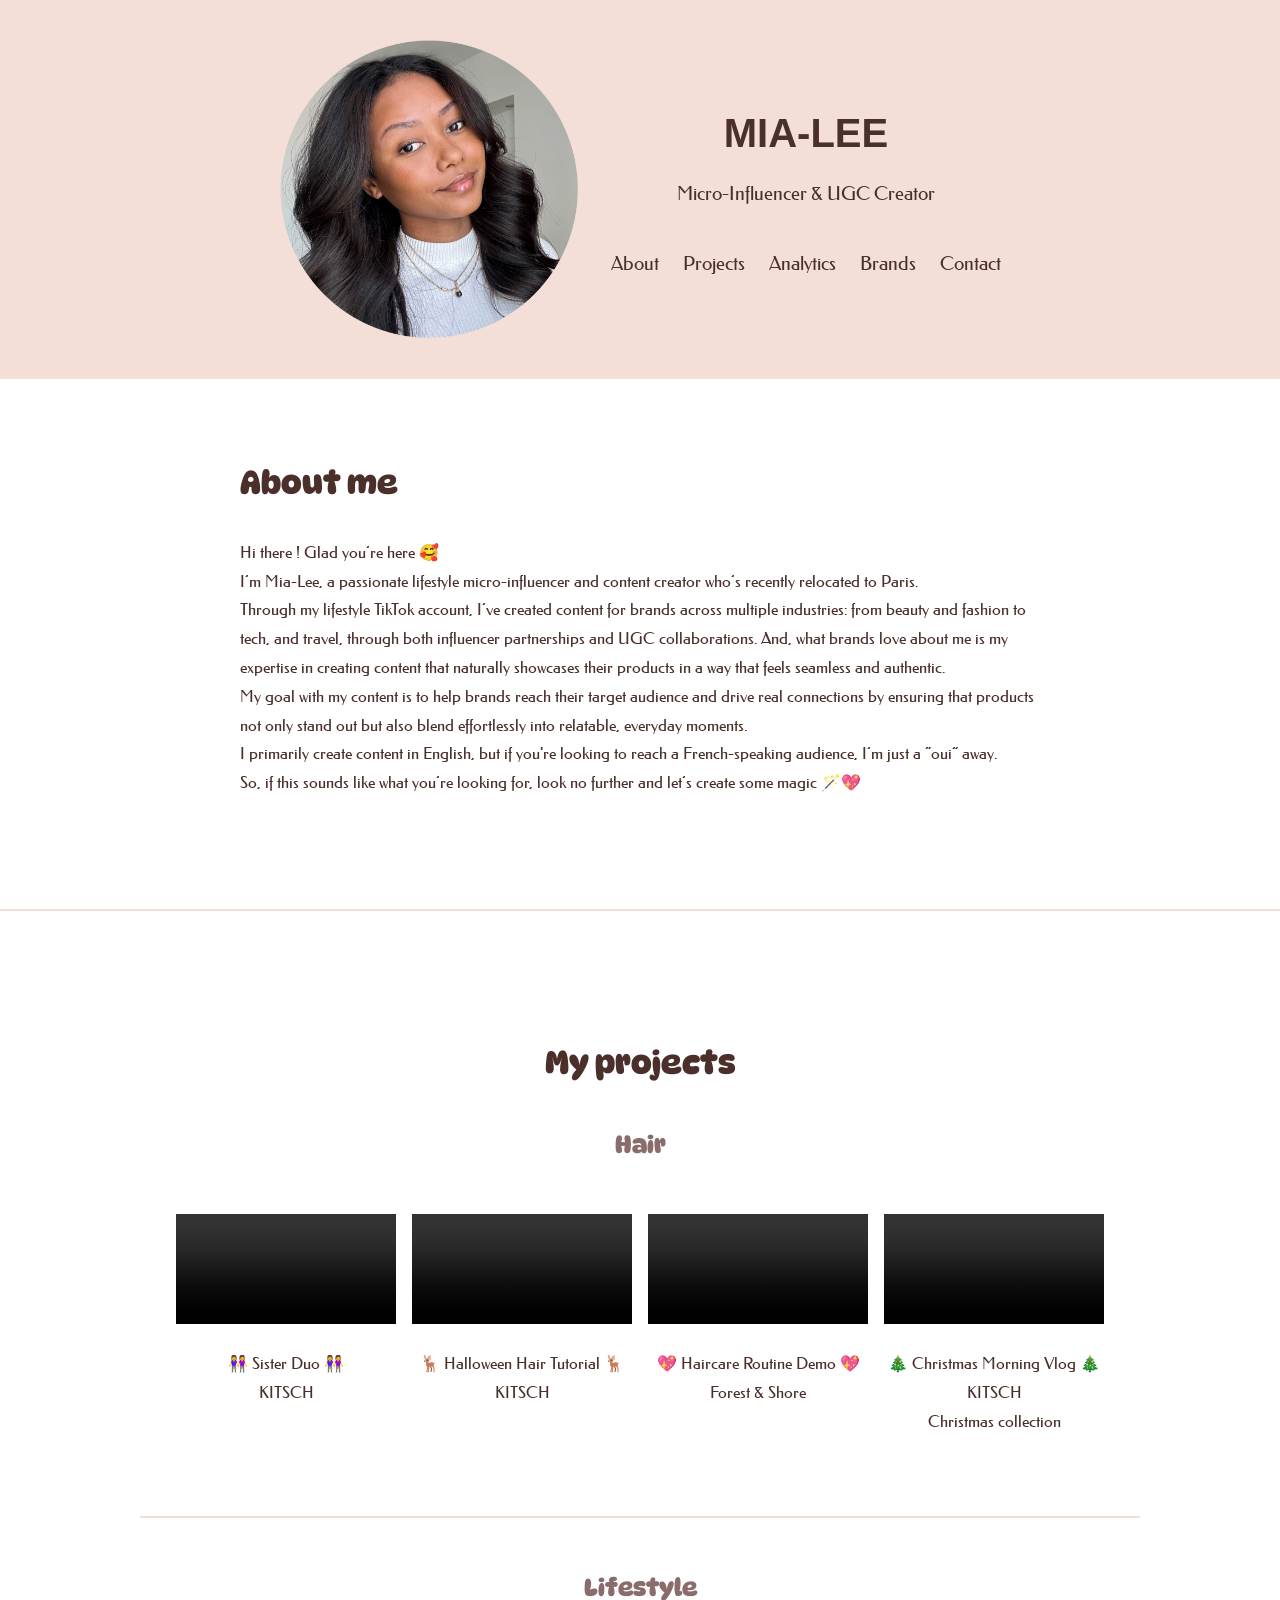
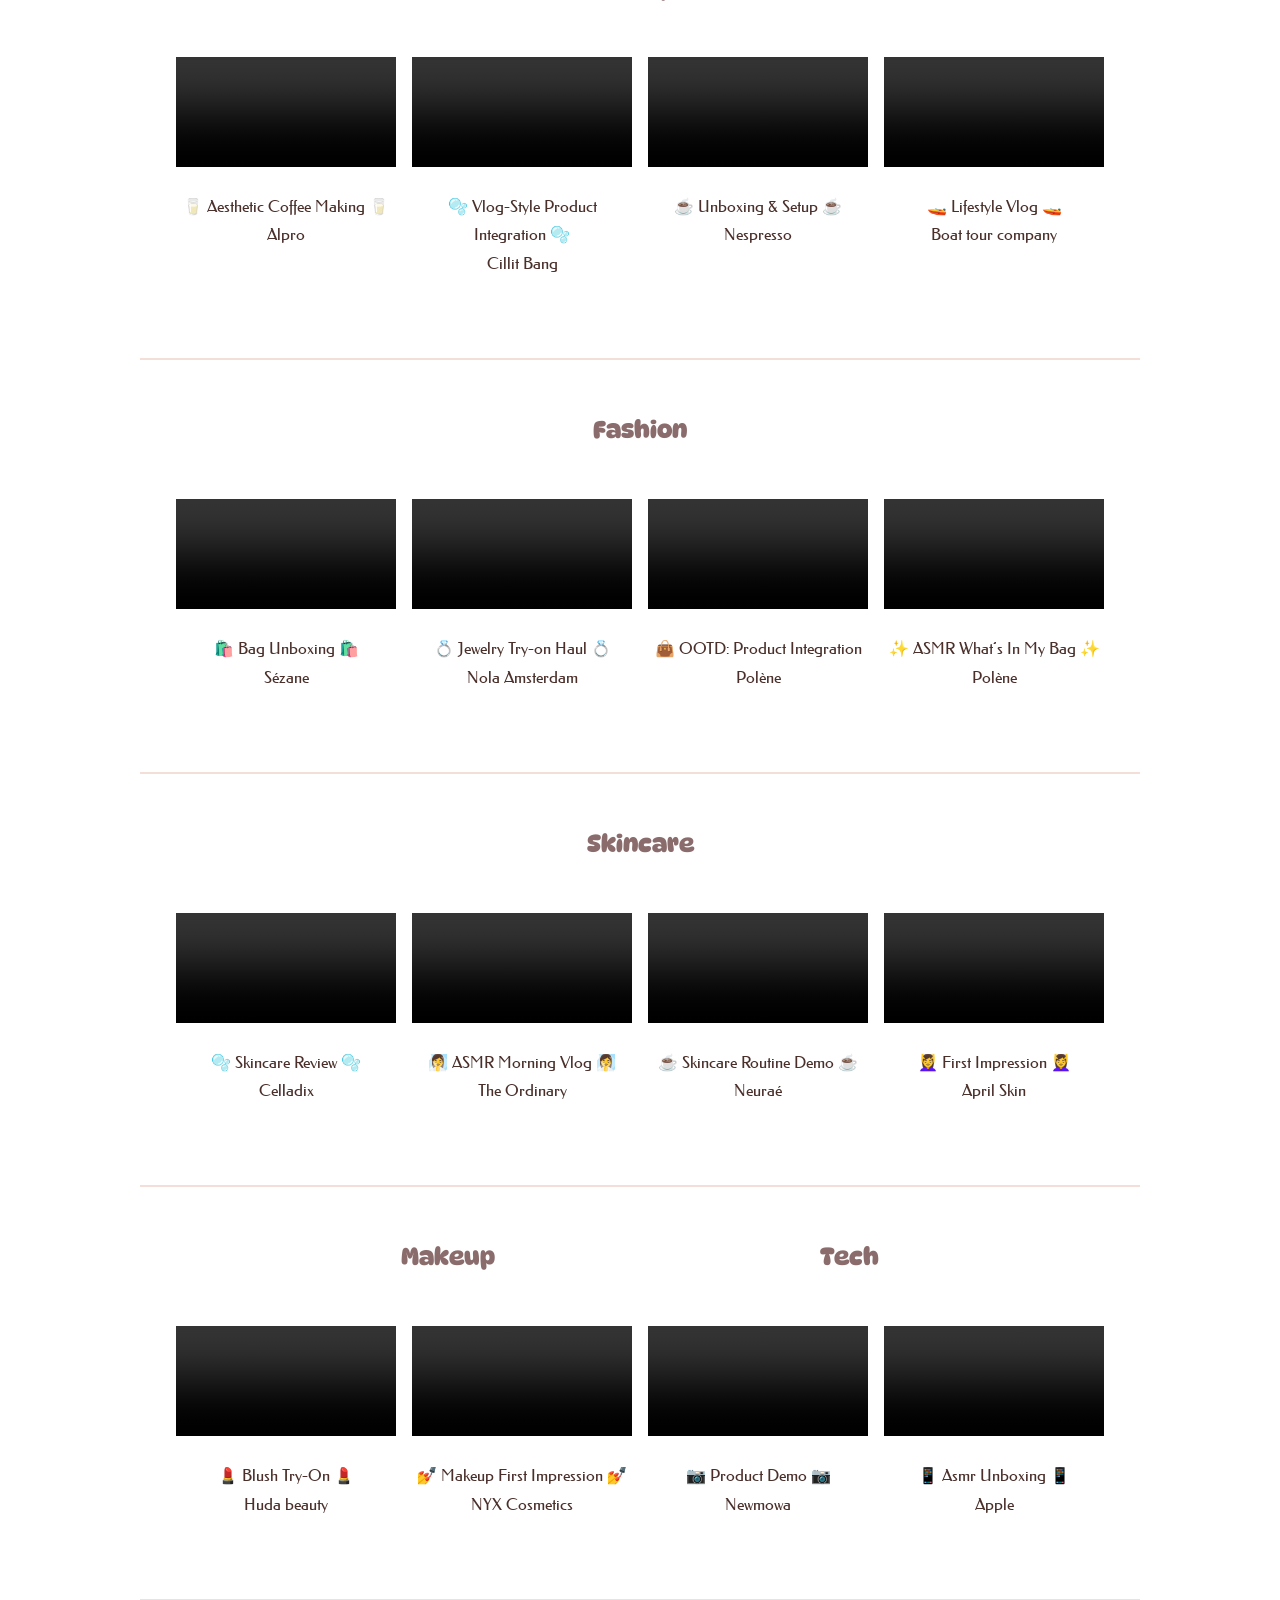
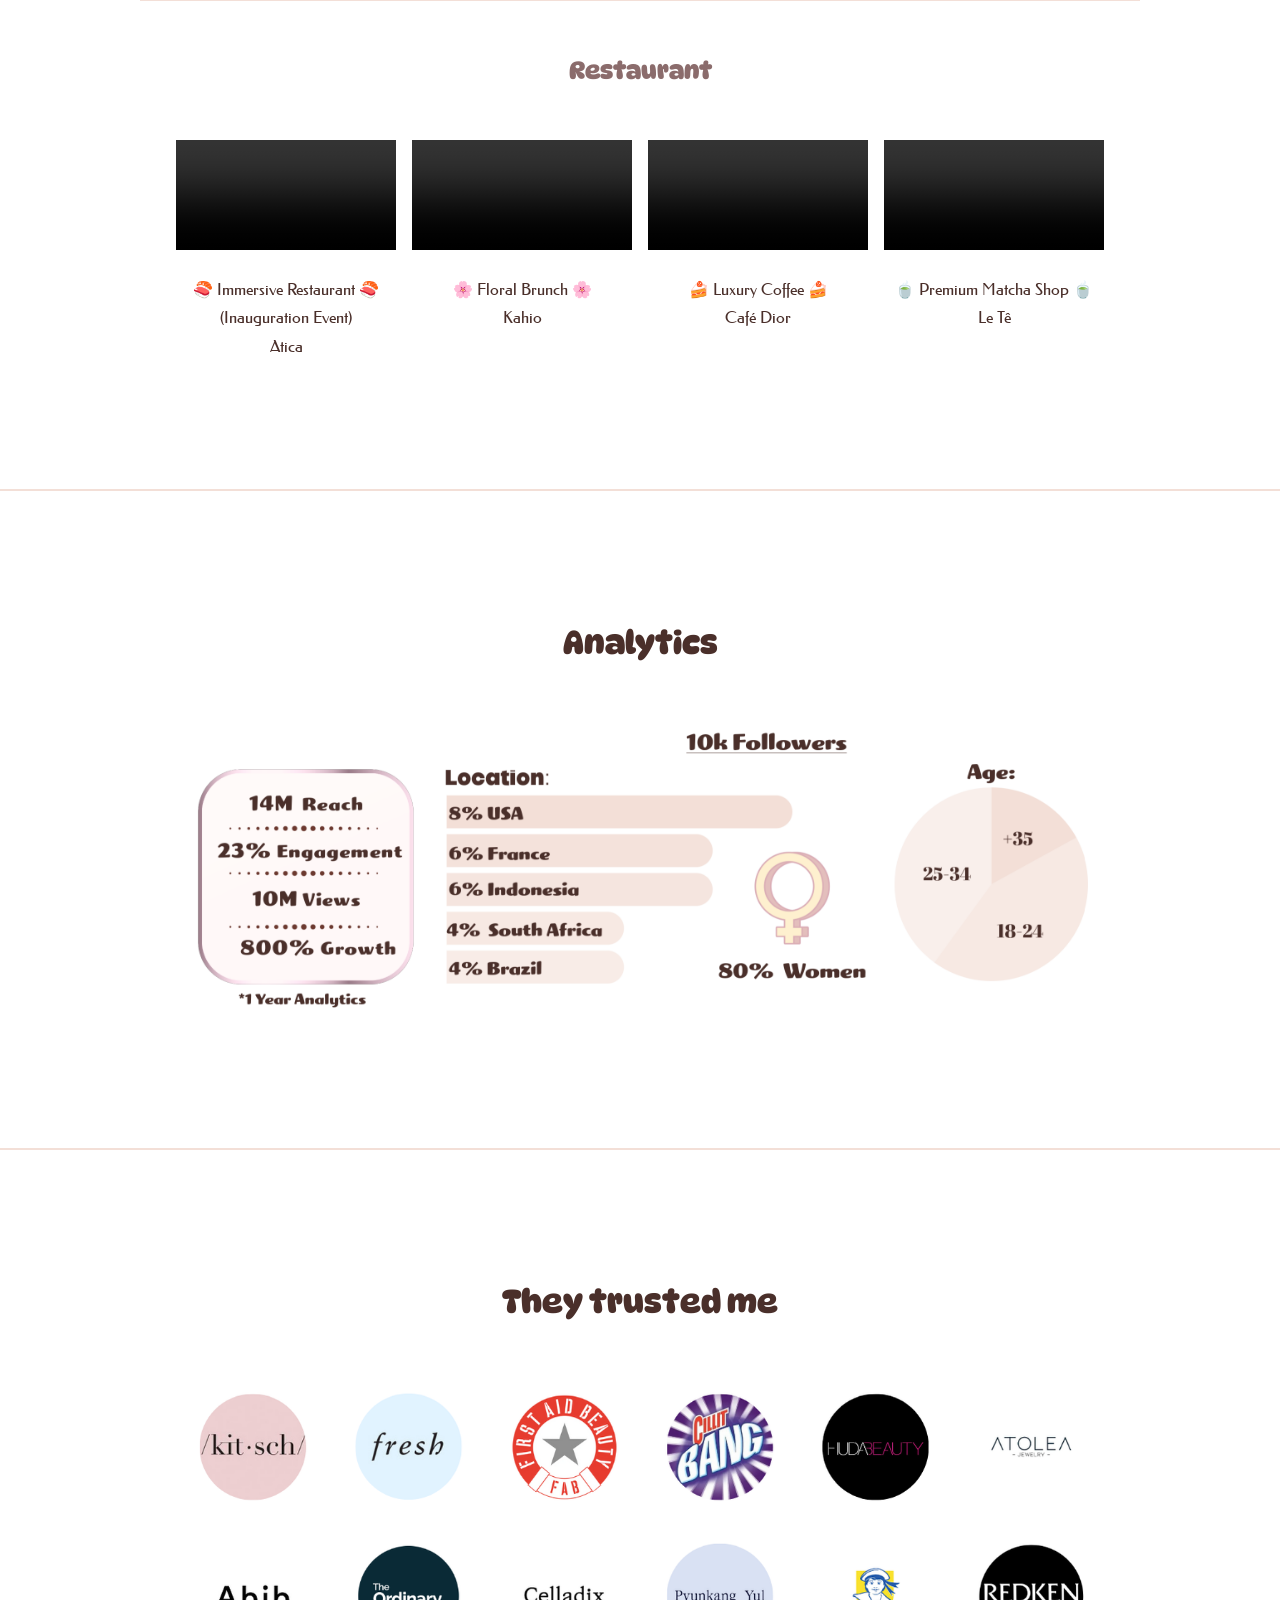
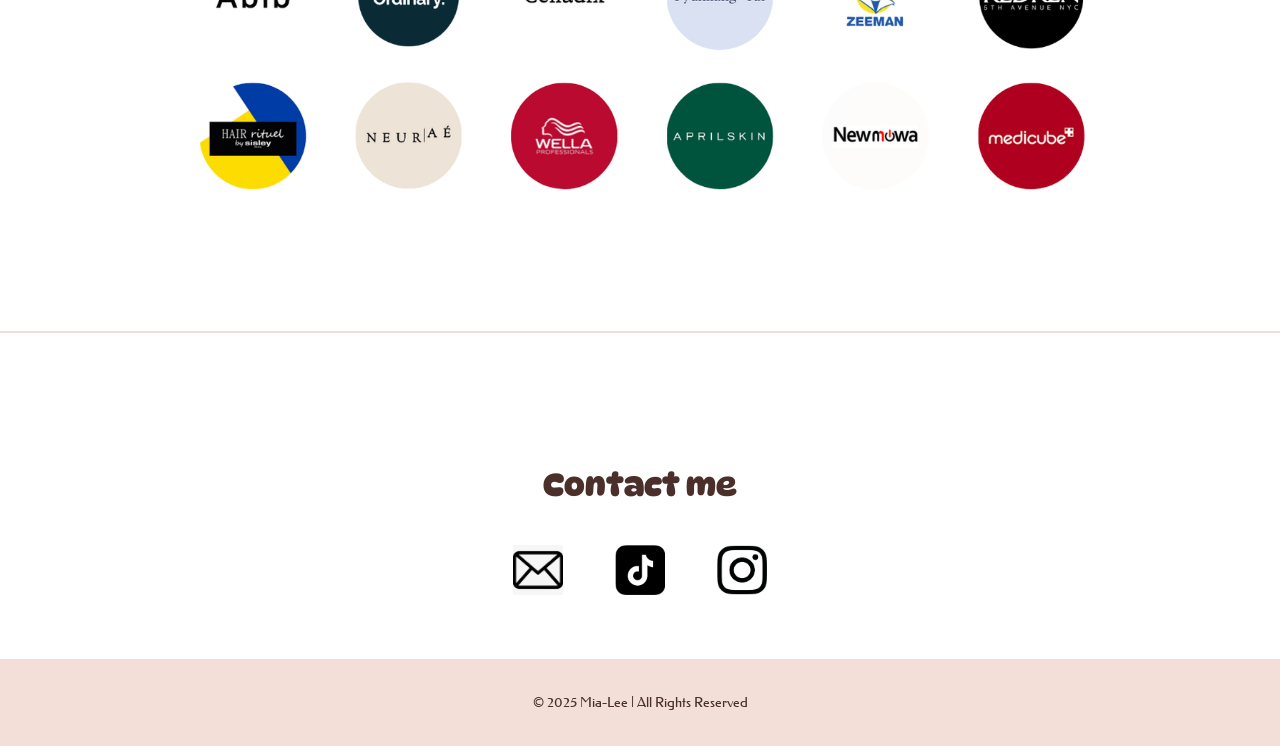
==== index.html @ 38198259 "Updated index.html" ====
<!DOCTYPE html>
<script>
    document.addEventListener('contextmenu', event => event.preventDefault());
</script>
<html lang="en">
<link rel="icon" type="image/jpeg" href="media/Capture d’écran 2025-02-03 201057.png">

<head>
    <meta charset="UTF-8">
    <meta name="viewport" content="width=device-width, initial-scale=1.0">
    <title>Mia-Lee | Micro-Influencer & UGC Creator</title>
    <style>
        @import url('https://fonts.googleapis.com/css2?family=Chewy&family=DynaPuff&family=Federo&display=swap');

        header {
            background-color: #f3dfd7;
            color: #4a2f2a;
            padding: 2.5rem;
            display: flex;
            align-items: center; /* Keep items aligned */
            justify-content: center; /* Center the text & menu */
            gap: 2rem; /* Adds spacing between image and text */
            text-align: center; /* Ensures text is centered */
        }

        .header-image {
            width: 300px; /* Adjust size as needed */
            height: auto;
            border-radius: 12px;
        }

        .header-content {
            display: flex;
            flex-direction: column;
            align-items: center; /* Center the text inside */
        }

        header h1 {
            font-family: 'Chewy', sans-serif;
            margin: 0;
            font-size: 2.5rem;
            font-weight: 700;
        }

        .header-subtitle {
            font-size: 1.2rem;
            margin-top: 0.5rem;
        }

        nav {
            margin-top: 1rem;
            display: flex;
            justify-content: center; /* Center navigation */
            gap: 1.5rem;
        }

        nav a {
            color: #4a2f2a;
            text-decoration: none;
            font-size: 1.2rem;
            cursor: pointer;
        }
        body {
            font-family: 'Federo', sans-serif;
            color: #4a2f2a;
            margin: 0;
            padding: 0;
            background-color: #ffffff;
            line-height: 1.8;
            transition: background-color 0.2s ease;
        }
        section {
            padding: 3rem 0;
        }
        h2 {
            font-family: 'DynaPuff', sans-serif;
            color: #4a2f2a;
            font-size: 2rem; /* Same size for "About Me," "Projects," and section headers */
        }
        .project-category h2 {
            font-size: 1.5rem; /* Same size as "Projects" and "About Me" */
            color: #8b6c6c; /* Slightly lighter brown for distinction */
        }
        .about {
            display: flex;
            align-items: center;
            justify-content: space-between;
            max-width: 800px;
            margin: auto;
        }
        .about img {
            width: 300px;
            height: auto;
            border-radius: 12px;
            margin-left: 2rem;
        }
        .projects {
            max-width: 1000px;
            margin: auto;
        }
        .projects h2 {
            text-align: center;
            margin-bottom: 2rem;
        }
        .video-section {
            display: flex;
            justify-content: space-around;
            gap: 1rem;
            padding: 1rem 0;
        }
        .video-section iframe {
            width: 30%;
            height: 300px;
            border-radius: 12px;
            border: none;
        }
        .analytics {
            text-align: center;
        }
        .analytics img {
            width: 70%; /* Large image for the Analytics section */
            max-width: 1200px;
            height: auto;
            border-radius: 12px;
            margin: 2rem auto;
        }
        .brands {
            text-align: center;
        }
        .brands img {
            width: 70%; /* Large image for the Brands section */
            max-width: 1200px;
            height: auto;
            border-radius: 12px;
            margin: 2rem auto;
        }
        hr {
            border: none;
            border-top: 2px solid #f3dfd7; /* Consistent long line for section separation */
            margin: 3rem 0;
        }
        .contact {
            text-align: center;
        }
        .contact h2 {
            margin-bottom: 1rem;
        }
        .contact a {
            display: inline-flex;
            align-items: center;
            color: #6b4f4f;
            text-decoration: none;
            font-weight: 600;
            margin: 0.5rem 1rem;
        }
        .contact img {
            width: 50px;
            height: 50px;
            margin: 0.5rem;
            cursor: pointer;
            transition: transform 0.2s;
        }
        .contact img:hover {
            transform: scale(1.1);
        }
        footer {
            background-color: #f3dfd7;
            color: #4a2f2a;
            text-align: center;
            padding: 1rem;
            font-size: 0.9rem;
        }
        footer a {
            color: #6b4f4f;
            text-decoration: none;
            font-weight: 600;
            margin: 0 1rem;
        }
    </style>
    <script>
        document.addEventListener('DOMContentLoaded', () => {
            // Smooth scroll effect for navigation
            document.querySelectorAll('nav a').forEach(anchor => {
                anchor.addEventListener('click', function(e) {
                    e.preventDefault();
                    const target = document.querySelector(this.getAttribute('href'));
                    target.scrollIntoView({ behavior: 'smooth' });
                });
            });
        });
    </script>
</head>
<body>
    <header>
        <img src="media/Capture d’écran 2025-01-26 1626212.png" 
             alt="Mia-Lee" class="header-image">
        
        <div class="header-content">
            <h1>MIA-LEE</h1>
            <p class="header-subtitle">Micro-Influencer & UGC Creator</p>
            <nav>
                <a href="#about">About</a>
                <a href="#projects">Projects</a>
                <a href="#analytics">Analytics</a>
                <a href="#brands">Brands</a>
                <a href="#contact">Contact</a>
            </nav>
        </div>
    </header>

    <section id="about" class="about">
        <div>
            <h2>About me</h2>
            <p>Hi there ! Glad you’re here 🥰 <br> 
                I’m Mia-Lee, a passionate lifestyle micro-influencer and content creator who’s recently relocated to Paris.<br> 
                Through my lifestyle TikTok account, I’ve created content for brands across multiple industries: from beauty and fashion to tech, and travel, through both influencer partnerships and UGC collaborations. And, what brands love about me is my expertise in creating content that naturally showcases their products in a way that feels seamless and authentic.<br> 
                My goal with my content is to help brands reach their target audience and drive real connections by ensuring that products not only stand out but also blend effortlessly into relatable, everyday moments.<br> 
                I primarily create content in English, but if you're looking to reach a French-speaking audience, I’m just a “oui” away. <br> 
                So, if this sounds like what you’re looking for, look no further and let’s create some magic 🪄💖</p>
        </div>
    </section>

    <hr>

    <section id="projects" class="projects">
        <h2>My projects</h2>

        <div class="project-category">
            <h2>Hair</h2>
            <div class="video-section" style="display: flex; flex-wrap: wrap; justify-content: center; gap: 1rem;">
                <div style="width: 22%; text-align: center;">
                    <video width="100%" height="auto" style="max-height: 400px;" controls>
                        <source src="media/hair1.MP4" type="video/mp4">
                        Your browser does not support the video tag.
                    </video>
                    <p>👭 Sister Duo 👭 <br> KITSCH </p>
                </div>
        
                <div style="width: 22%; text-align: center;">
                    <video width="100%" height="auto" style="max-height: 400px;" controls>
                        <source src="media/hair2.MP4" type="video/mp4">
                        Your browser does not support the video tag.
                    </video>
                    <p> 🦌 Halloween Hair Tutorial  🦌  <br> KITSCH </p>
                </div>
        
                <div style="width: 22%; text-align: center;">
                    <video width="100%" height="auto" style="max-height: 400px;" controls>
                        <source src="media/Hair5.mp4" type="video/mp4">
                        Your browser does not support the video tag.
                    </video>
                    <p> 💖 Haircare Routine Demo 💖  <br> Forest & Shore</p>
                </div>
        
                <div style="width: 22%; text-align: center;">
                    <video width="100%" height="auto" style="max-height: 400px;" controls>
                        <source src="media/hair4.MP4" type="video/mp4">
                        Your browser does not support the video tag.
                    </video>
                    <p> 🎄 Christmas Morning Vlog 🎄 <br> KITSCH <br> Christmas collection</p>
                </div>
            </div>
        </div>
        <hr>
        <div class="project-category">
            <h2>Lifestyle</h2>
            <div class="video-section" style="display: flex; flex-wrap: wrap; justify-content: center; gap: 1rem;">
        
                <div style="width: 22%; text-align: center;">
                    <video width="100%" height="auto" style="max-height: 400px;" controls>
                        <source src="media/Lifestyle5.mp4" type="video/mp4">
                        Your browser does not support the video tag.
                    </video>
                    <p>🥛 Aesthetic Coffee Making 🥛<br> Alpro </p>
                </div>
        
                <div style="width: 22%; text-align: center;">
                    <video width="100%" height="auto" style="max-height: 400px;" controls>
                        <source src="media/lifestyle3.MP4" type="video/mp4">
                        Your browser does not support the video tag.
                    </video>
                    <p>🫧 Vlog-Style Product Integration 🫧<br> Cillit Bang </p>
                </div>
        
                <div style="width: 22%; text-align: center;">
                    <video width="100%" height="auto" style="max-height: 400px;" controls>
                        <source src="media/Tech1.MP4" type="video/mp4">
                        Your browser does not support the video tag.
                    </video>
                    <p>☕ Unboxing & Setup  ☕<br> Nespresso </p>
                </div>

                <div style="width: 22%; text-align: center;">
                    <video width="100%" height="auto" style="max-height: 400px;" controls>
                        <source src="media/lifestyle1.MP4" type="video/mp4">
                        Your browser does not support the video tag.
                    </video>
                    <p>🚤 Lifestyle Vlog 🚤 <br> Boat tour company </p>
                </div>
            </div>
        </div>
                
        <hr>
        <div class="project-category">
            <h2>Fashion</h2>
            <div class="video-section" style="display: flex; flex-wrap: wrap; justify-content: center; gap: 1rem;">
                <div style="width: 22%; text-align: center;">
                    <video width="100%" height="auto" style="max-height: 400px;" controls>
                        <source src="media/fashion2.MP4" type="video/mp4">
                        Your browser does not support the video tag.
                    </video>
                    <p> 🛍️ Bag Unboxing 🛍️ <br> Sézane</p>
                </div>

                <div style="width: 22%; text-align: center;">
                    <video width="100%" height="auto" style="max-height: 400px;" controls>
                        <source src="media/Fashion1.MP4" type="video/mp4">
                        Your browser does not support the video tag.
                    </video>
                    <p> 💍 Jewelry Try-on Haul  💍 <br> Nola Amsterdam</p>
                </div>
        
                <div style="width: 22%; text-align: center;">
                    <video width="100%" height="auto" style="max-height: 400px;" controls>
                        <source src="media/fashion3.MP4" type="video/mp4">
                        Your Browser Does not support the video tag.
                    </video>
                    <p> 👜 OOTD: Product Integration <br> Polène </p>
                </div>
                <div style="width: 22%; text-align: center;">
                    <video width="100%" height="auto" style="max-height: 400px;" controls>
                        <source src="media/lifestyle2.MP4" type="video/mp4">
                        Your browser does not support the video tag.
                    </video>
                    <p> ✨ ASMR What’s In My Bag  ✨ <br> Polène </p>
                </div>
            </div>
        </div>
        <hr>
        <div class="project-category">
            <h2>Skincare</h2>
            <div class="video-section" style="display: flex; flex-wrap: wrap; justify-content: center; gap: 1rem;">
                <div style="width: 22%; text-align: center;">
                    <video width="100%" height="auto" style="max-height: 400px;" controls>
                        <source src="media/skincare1.MP4" type="video/mp4">
                        Your browser does not support the video tag.
                    </video>
                    <p> 🫧 Skincare Review  🫧 <br> Celladix</p>
                </div>
        
                <div style="width: 22%; text-align: center;">
                    <video width="100%" height="auto" style="max-height: 400px;" controls>
                        <source src="media/skincare2.MP4" type="video/mp4">
                        Your browser does not support the video tag.
                    </video>
                    <p> 🧖‍♀️ ASMR Morning Vlog 🧖‍♀️ <br> The Ordinary </p>
                </div>
        
                <div style="width: 22%; text-align: center;">
                    <video width="100%" height="auto" style="max-height: 400px;" controls>
                        <source src="media/skincare3.MP4" type="video/mp4">
                        Your browser does not support the video tag.
                    </video>
                    <p>☕ Skincare Routine Demo ☕<br> Neuraé</p>
                </div>
        
                <div style="width: 22%; text-align: center;">
                    <video width="100%" height="auto" style="max-height: 400px;" controls>
                        <source src="media/Skincare5.mp4" type="video/mp4">
                        Your browser does not support the video tag.
                    </video>
                    <p>💆‍♀️ First Impression 💆‍♀️ <br> April Skin</p>
                </div>
            </div>
        </div>

        <hr>

        <div class="project-category">
            <h2>Makeup&nbsp;&nbsp;&nbsp;&nbsp;&nbsp;&nbsp;&nbsp;&nbsp;&nbsp;&nbsp;&nbsp;&nbsp;&nbsp;&nbsp;&nbsp;&nbsp;&nbsp;&nbsp;&nbsp;&nbsp;&nbsp;&nbsp;&nbsp;&nbsp;&nbsp;&nbsp;&nbsp;&nbsp;&nbsp;&nbsp;&nbsp;&nbsp;&nbsp;&nbsp;&nbsp;&nbsp;&nbsp;&nbsp;&nbsp;&nbsp;&nbsp;&nbsp;&nbsp;&nbsp;&nbsp;&nbsp;&nbsp;&nbsp;&nbsp;&nbsp;&nbsp;&nbsp;&nbsp;&nbsp;&nbsp;&nbsp;&nbsp;&nbsp;&nbsp;&nbsp;&nbsp;&nbsp;&nbsp;&nbsp;&nbsp;Tech</h2>
            <div class="video-section" style="display: flex; flex-wrap: wrap; justify-content: center; gap: 1rem;">
                <div style="width: 22%; text-align: center;">
                    <video width="100%" height="auto" style="max-height: 400px;" controls>
                        <source src="media/makeup1.MP4" type="video/mp4">
                        Your browser does not support the video tag.
                    </video>
                    <p>💄 Blush Try-On 💄<br> Huda beauty </p>
                </div>
                <div style="width: 22%; text-align: center;">
                    <video width="100%" height="auto" style="max-height: 400px;" controls>
                        <source src="media/makeup2.MP4" type="video/mp4">
                        Your browser does not support the video tag.
                    </video>
                    <p>💅 Makeup First Impression 💅<br>  NYX Cosmetics </p>
                </div>
        
                <div style="width: 22%; text-align: center;">
                    <video width="100%" height="auto" style="max-height: 400px;" controls>
                        <source src="media/Tech2.MP4" type="video/mp4">
                        Your browser does not support the video tag.
                    </video>
                    <p>📷 Product Demo 📷<br> Newmowa </p>
                </div>
        
                <div style="width: 22%; text-align: center;">
                    <video width="100%" height="auto" style="max-height: 400px;" controls>
                        <source src="media/Tech3.MP4" type="video/mp4">
                        Your browser does not support the video tag.
                    </video>
                    <p>📱 Asmr Unboxing 📱<br> Apple </p>
                </div>
            </div>
        </div>
        <hr>
        <div class="project-category">
            <h2>Restaurant</h2>
            <div class="video-section" style="display: flex; flex-wrap: wrap; justify-content: center; gap: 1rem;">
                <div style="width: 22%; text-align: center;">
                    <video width="100%" height="auto" style="max-height: 400px;" controls>
                        <source src="media/Resto4.MOV" type="video/mp4">
                        Your browser does not support the video tag.
                    </video>
                    <p>🍣 Immersive Restaurant 🍣<br> (Inauguration Event) <br> Atica </p>
                </div>
                <div style="width: 22%; text-align: center;">
                    <video width="100%" height="auto" style="max-height: 400px;" controls>
                        <source src="media/Resto1.MOV" type="video/mp4">
                        Your browser does not support the video tag.
                    </video>
                    <p>🌸 Floral Brunch 🌸<br> Kahio </p>
                </div>
        
                <div style="width: 22%; text-align: center;">
                    <video width="100%" height="auto" style="max-height: 400px;" controls>
                        <source src="media/Resto2.MOV" type="video/mp4">
                        Your browser does not support the video tag.
                    </video>
                    <p>🍰 Luxury Coffee 🍰<br> Café Dior </p>
                </div>
        
                <div style="width: 22%; text-align: center;">
                    <video width="100%" height="auto" style="max-height: 400px;" controls>
                        <source src="media/Resto3.MOV" type="video/mp4">
                        Your browser does not support the video tag.
                    </video>
                    <p>🍵 Premium Matcha Shop 🍵<br> Le Tê </p>
                </div>
            </div>
        </div>

    </section>
    <hr>
    <section id="analytics" class="analytics">
        <h2>Analytics</h2>
        <img src="media/ANALYTICS.png" alt="analytics">
    </section>

    <hr>

    <section id="brands" class="brands">
        <h2>They trusted me</h2>
        <img src="media/brands.png" alt="Brands">
    </section>

    <hr>

    <section id="contact" class="contact">
        <h2>Contact me</h2>
        <a href="mailto:mialee.collab@gmail.com">
            <img src="media/c0b38ea72f73e3f64a90a8b000ab2f05.webp" alt="Email Icon">
        </a>
        <a href="https://www.tiktok.com/@r.mialee" target="_blank">
            <img src="media/tiktok-logo-tikok-icon-transparent-tikok-app-logo-free-png.jpg" alt="TikTok Icon">
        </a>
        <a href="https://www.instagram.com/r.mialee" target="_blank">
            <img src="media/Instagram.png" alt="Instagram Icon">
        </a>
    </section>

    <footer>
        <p>&copy; 2025 Mia-Lee | All Rights Reserved</p>
    </footer>
</body>
</html>
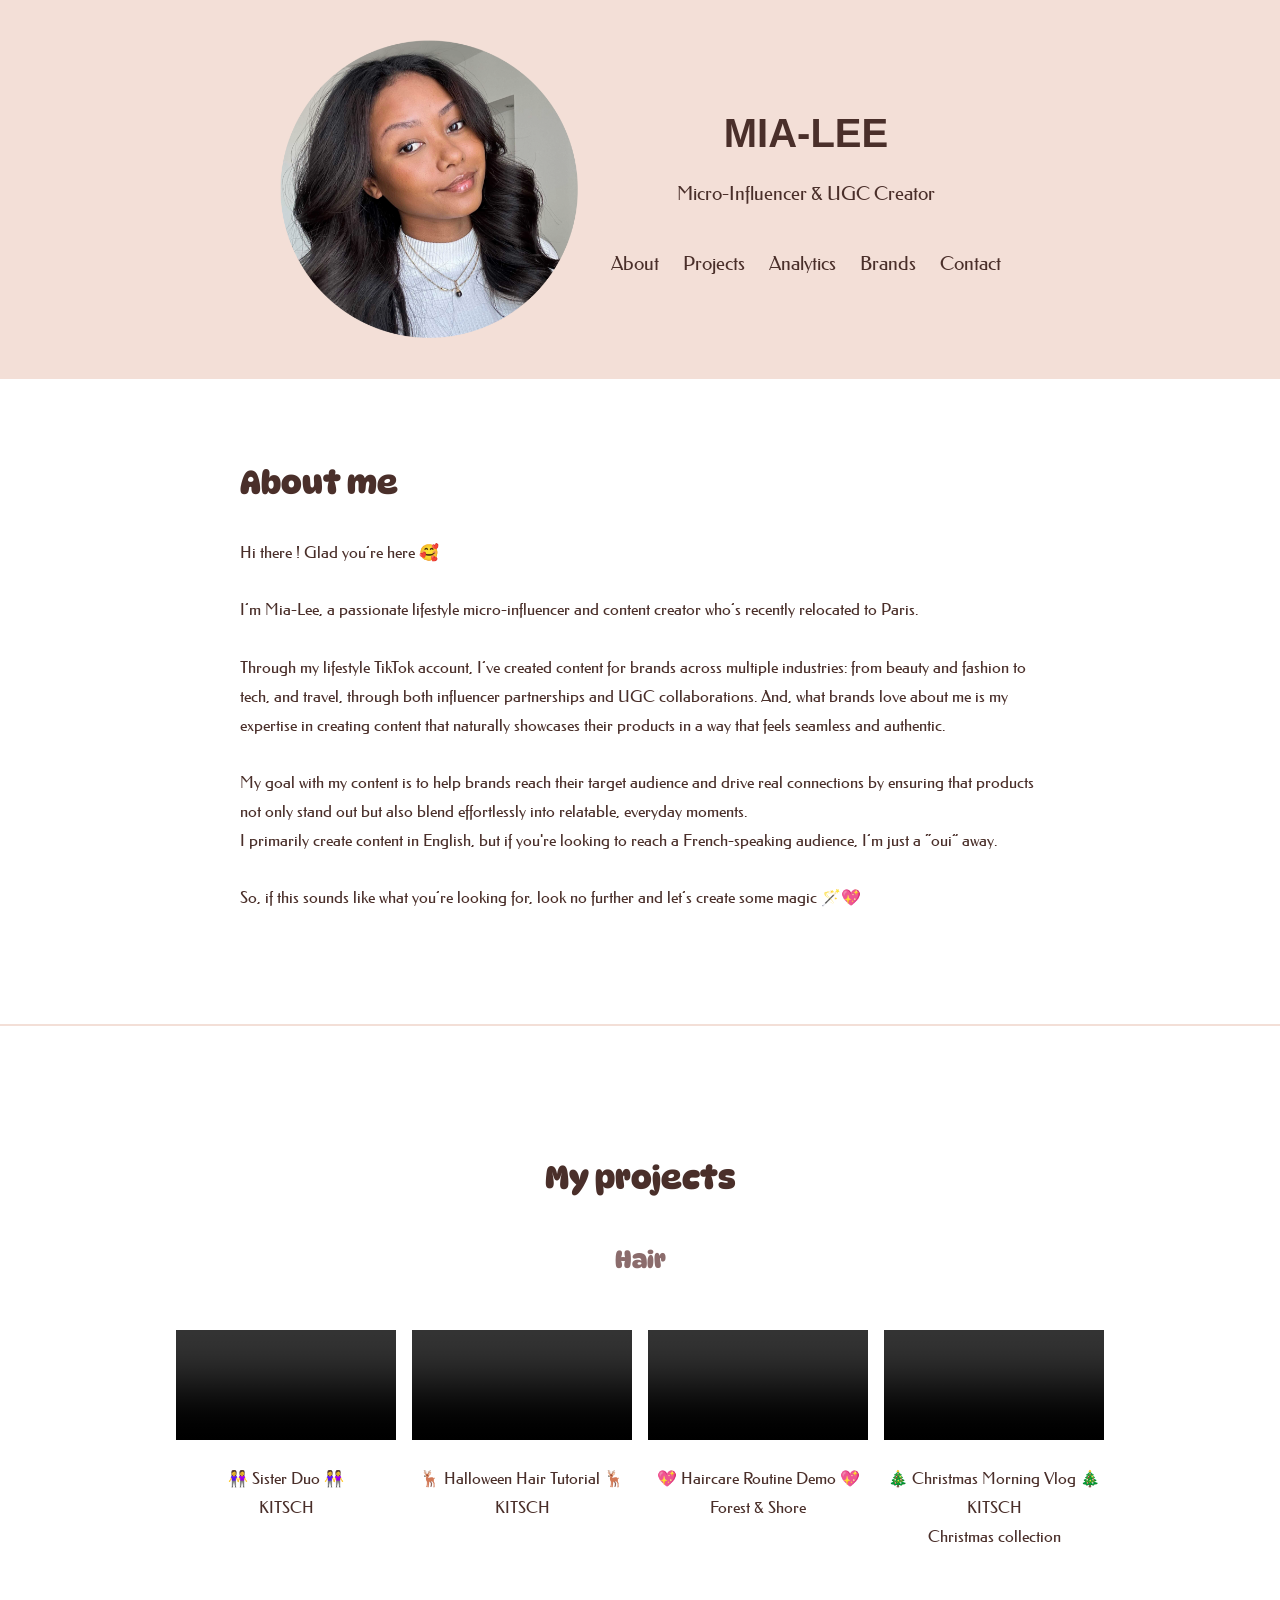
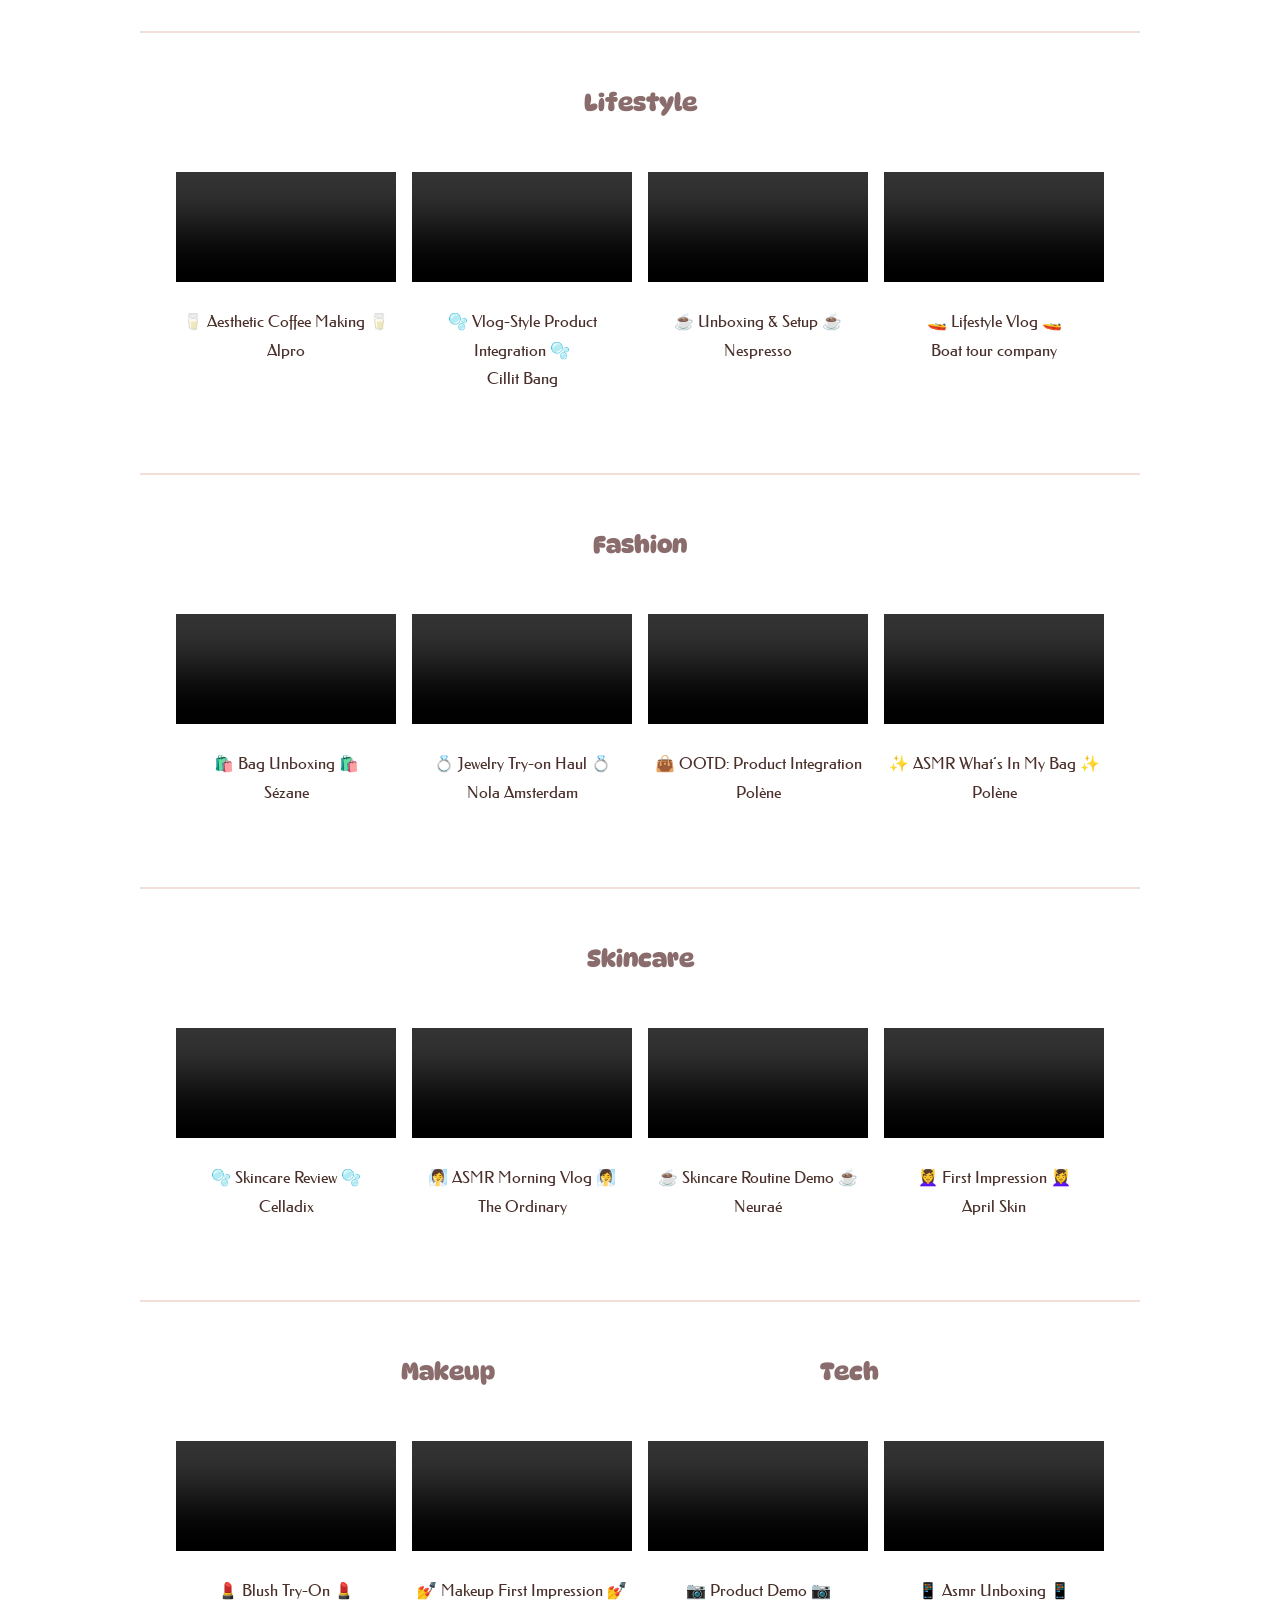
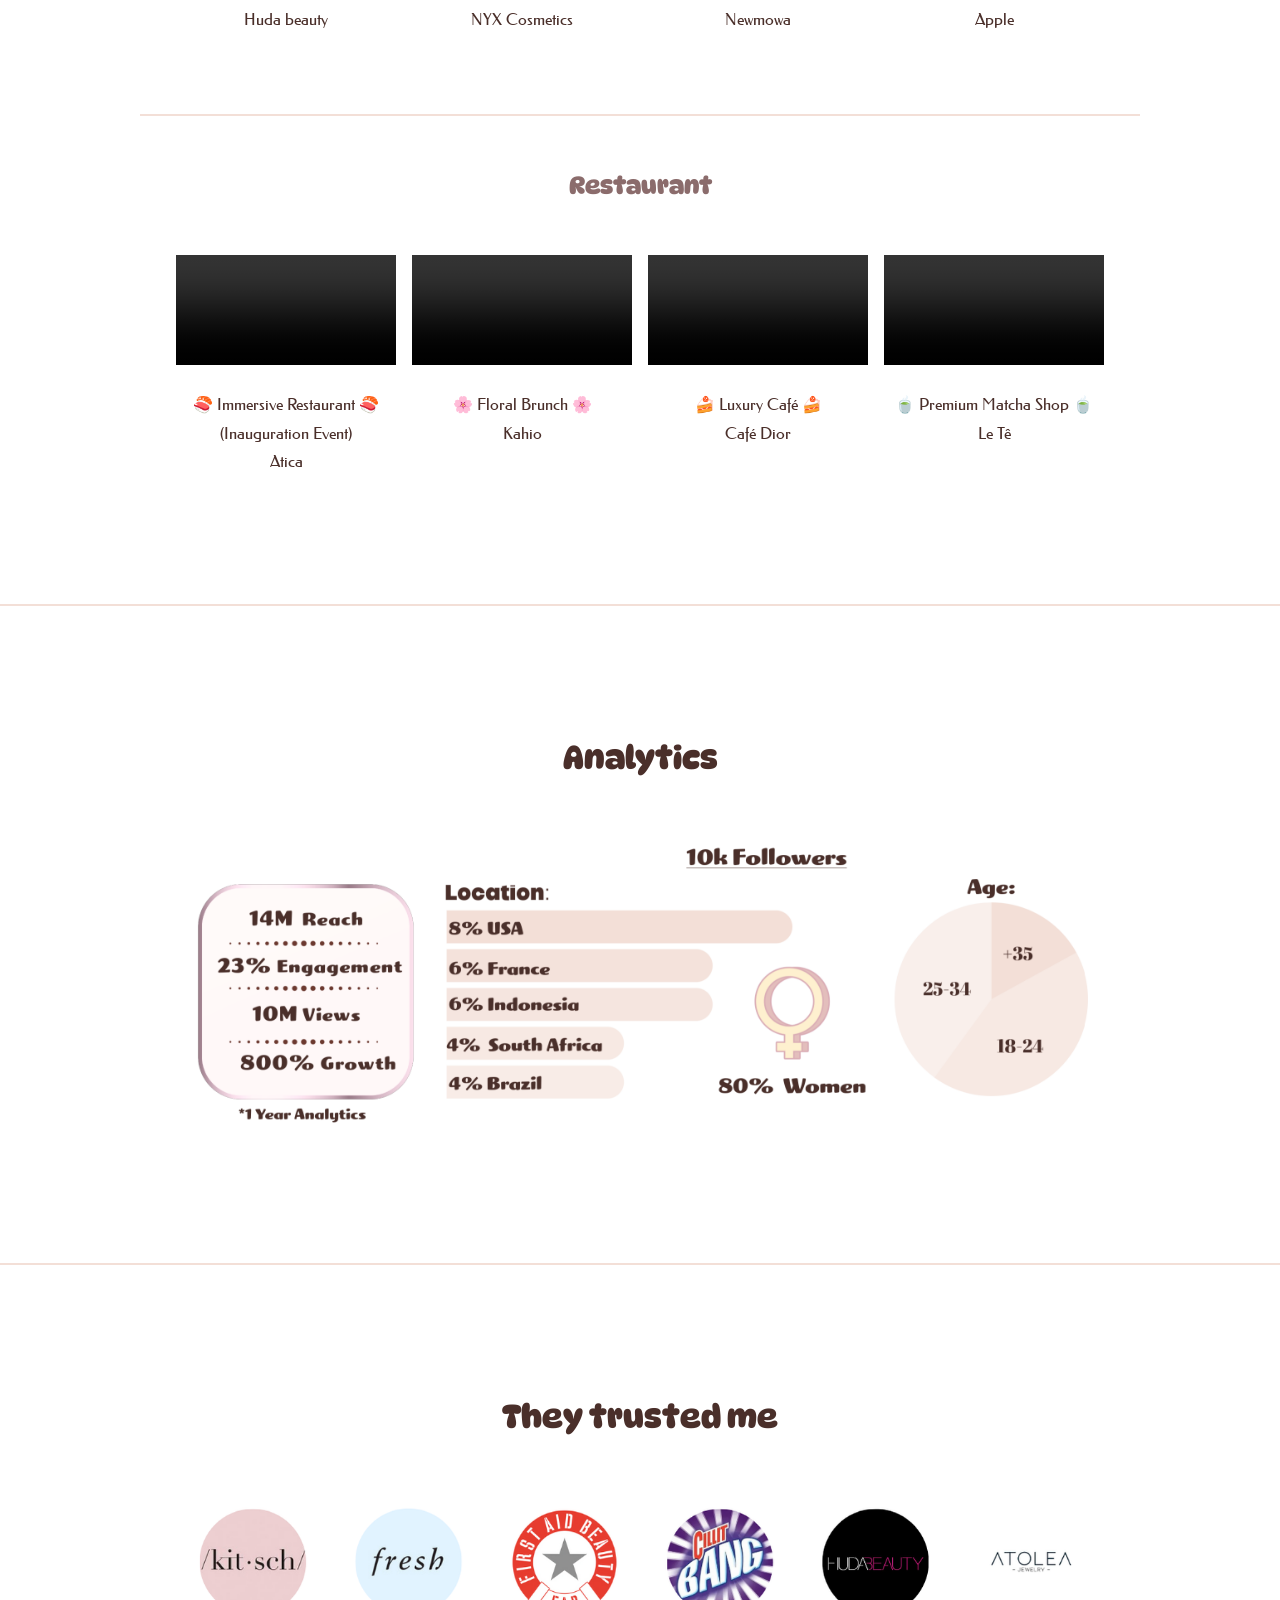
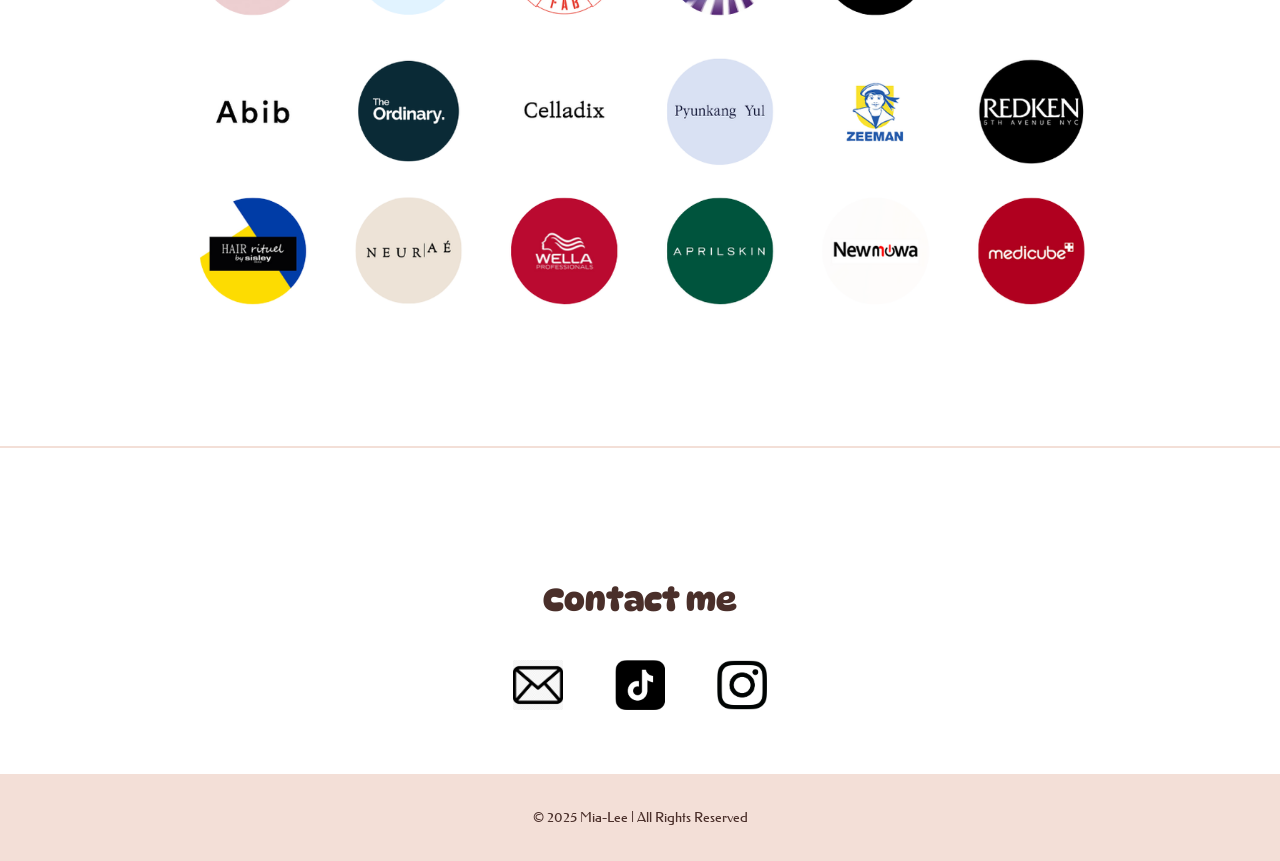
==== commit 0b08332c: "Updated index.html" ====
--- a/index.html
+++ b/index.html
@@ -211,11 +211,11 @@
     <section id="about" class="about">
         <div>
             <h2>About me</h2>
-            <p>Hi there ! Glad you’re here 🥰 <br> 
-                I’m Mia-Lee, a passionate lifestyle micro-influencer and content creator who’s recently relocated to Paris.<br> 
-                Through my lifestyle TikTok account, I’ve created content for brands across multiple industries: from beauty and fashion to tech, and travel, through both influencer partnerships and UGC collaborations. And, what brands love about me is my expertise in creating content that naturally showcases their products in a way that feels seamless and authentic.<br> 
-                My goal with my content is to help brands reach their target audience and drive real connections by ensuring that products not only stand out but also blend effortlessly into relatable, everyday moments.<br> 
-                I primarily create content in English, but if you're looking to reach a French-speaking audience, I’m just a “oui” away. <br> 
+            <p>Hi there ! Glad you’re here 🥰 <br> <br> 
+                I’m Mia-Lee, a passionate lifestyle micro-influencer and content creator who’s recently relocated to Paris.<br> <br> 
+                Through my lifestyle TikTok account, I’ve created content for brands across multiple industries: from beauty and fashion to tech, and travel, through both influencer partnerships and UGC collaborations. And, what brands love about me is my expertise in creating content that naturally showcases their products in a way that feels seamless and authentic.<br> <br> 
+                My goal with my content is to help brands reach their target audience and drive real connections by ensuring that products not only stand out but also blend effortlessly into relatable, everyday moments.<br>
+                I primarily create content in English, but if you're looking to reach a French-speaking audience, I’m just a “oui” away. <br> <br> 
                 So, if this sounds like what you’re looking for, look no further and let’s create some magic 🪄💖</p>
         </div>
     </section>
@@ -435,7 +435,7 @@
                         <source src="media/Resto2.MOV" type="video/mp4">
                         Your browser does not support the video tag.
                     </video>
-                    <p>🍰 Luxury Coffee 🍰<br> Café Dior </p>
+                    <p>🍰 Luxury Café 🍰<br> Café Dior </p>
                 </div>
         
                 <div style="width: 22%; text-align: center;">
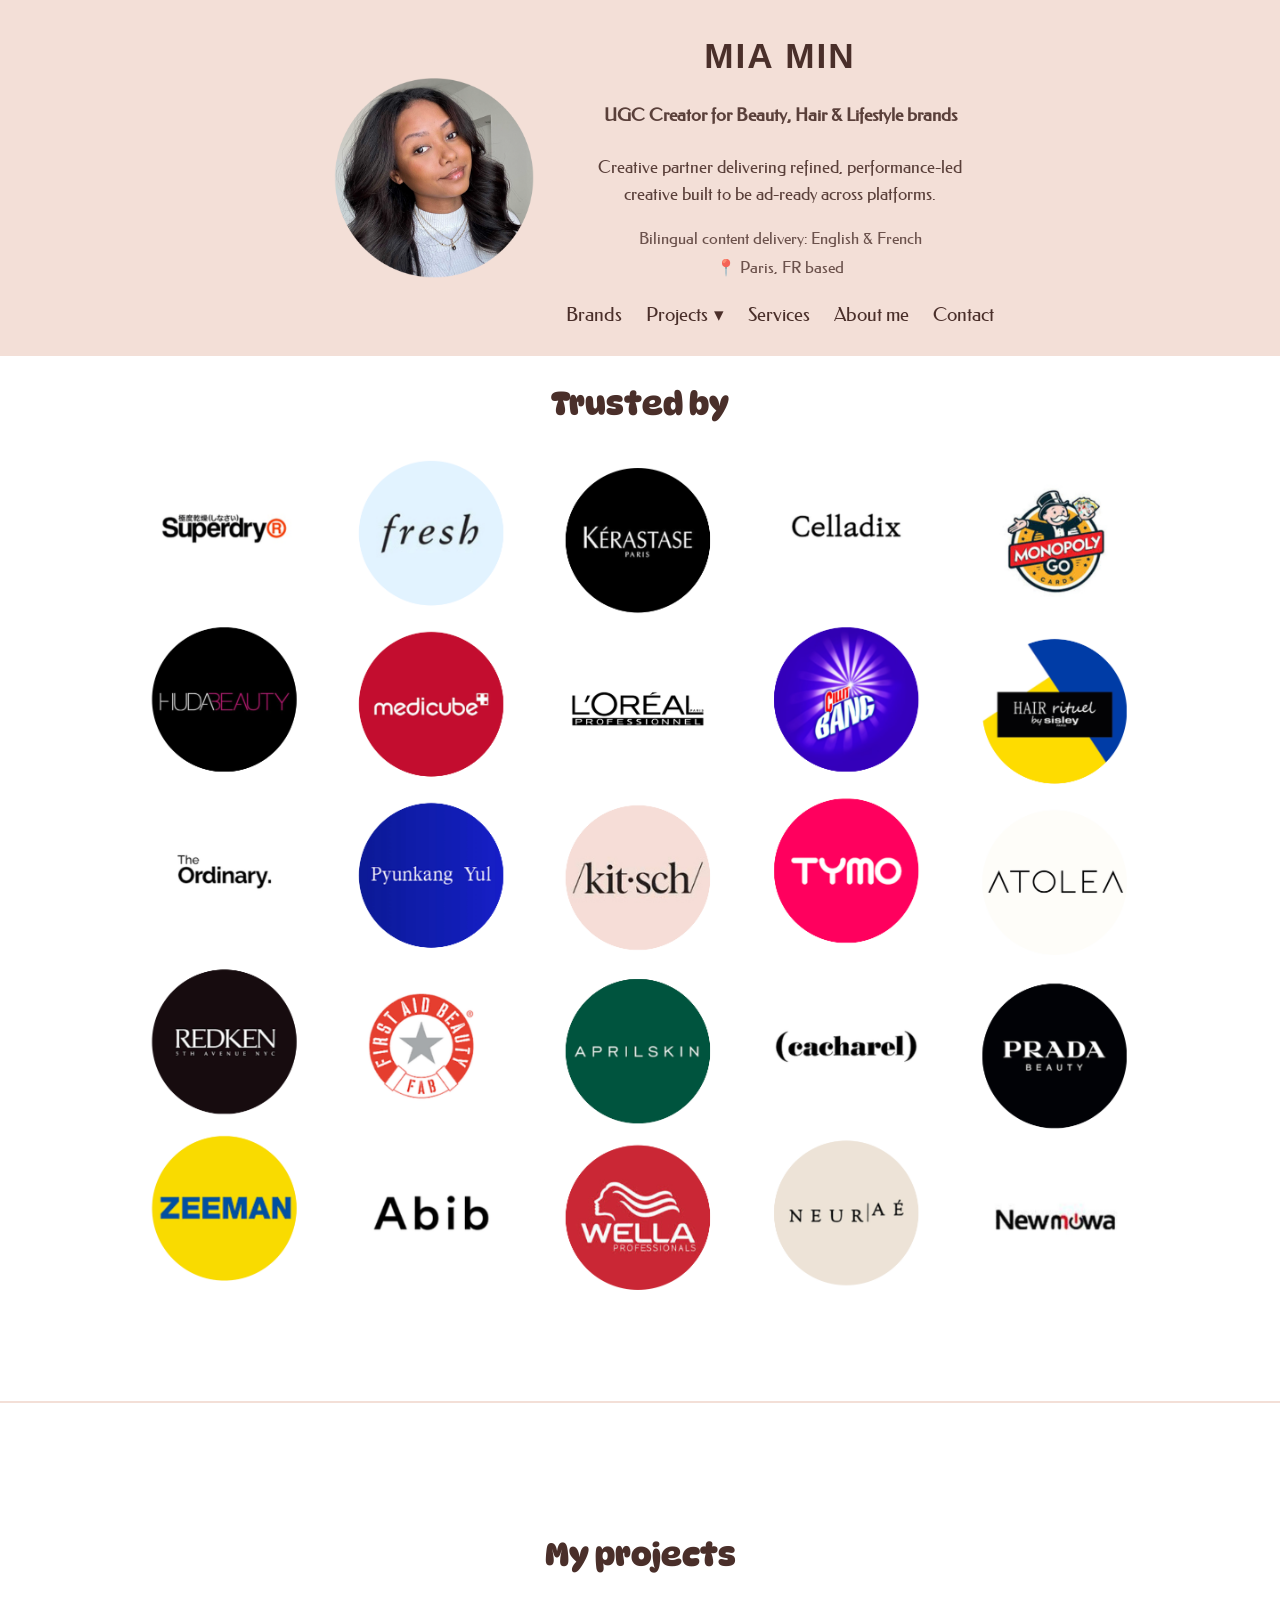
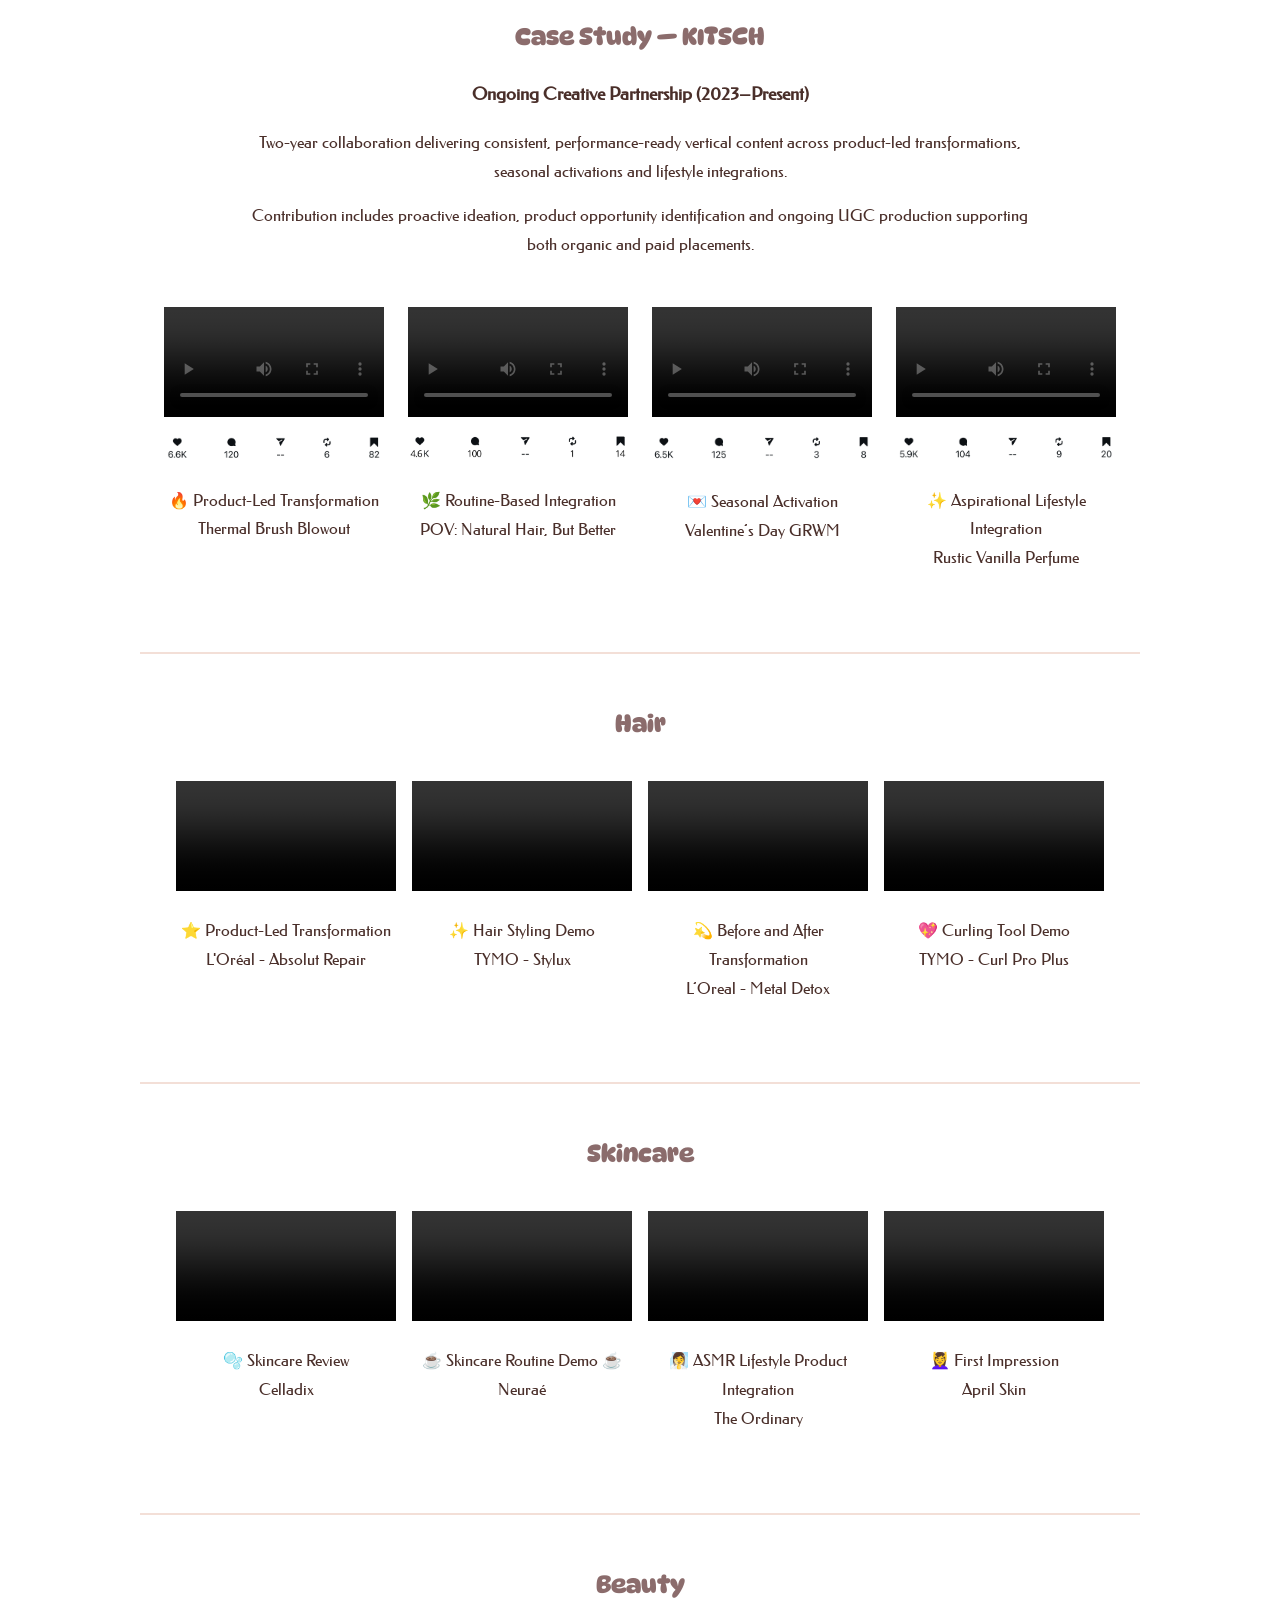
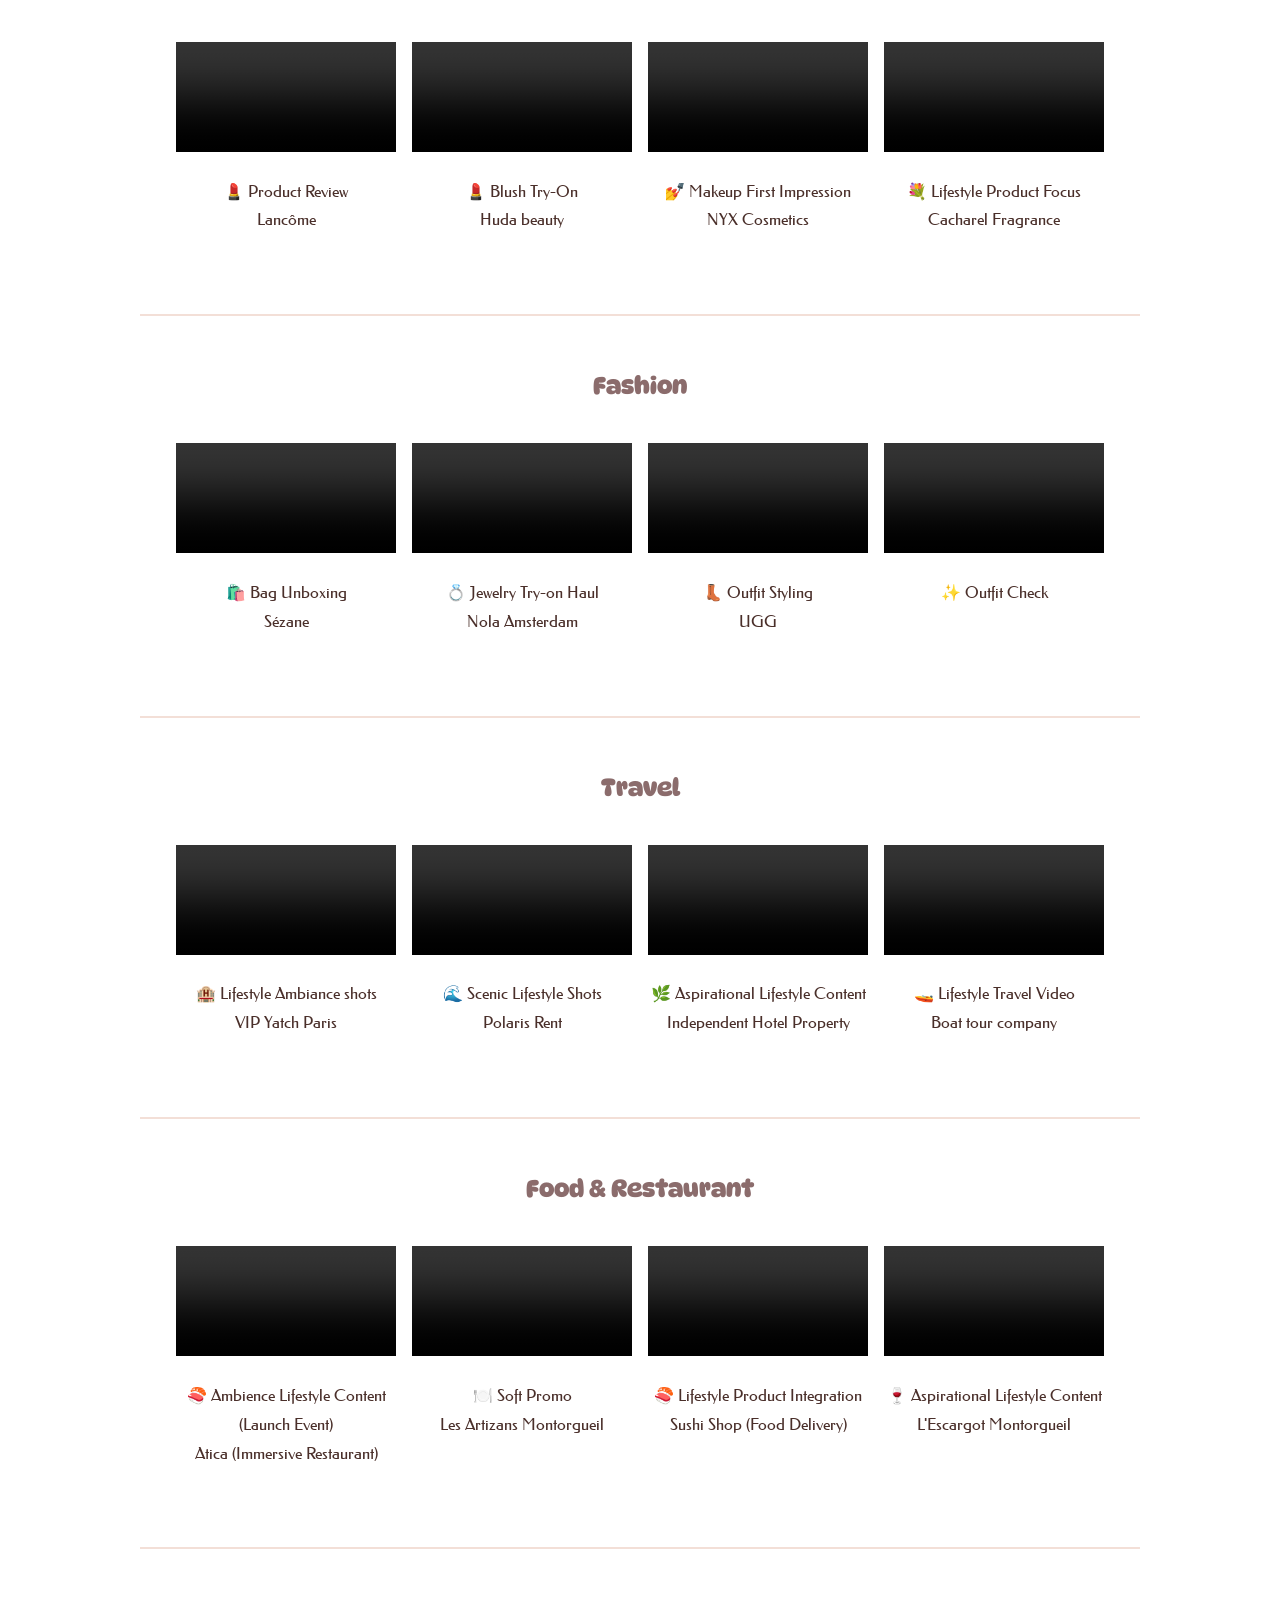
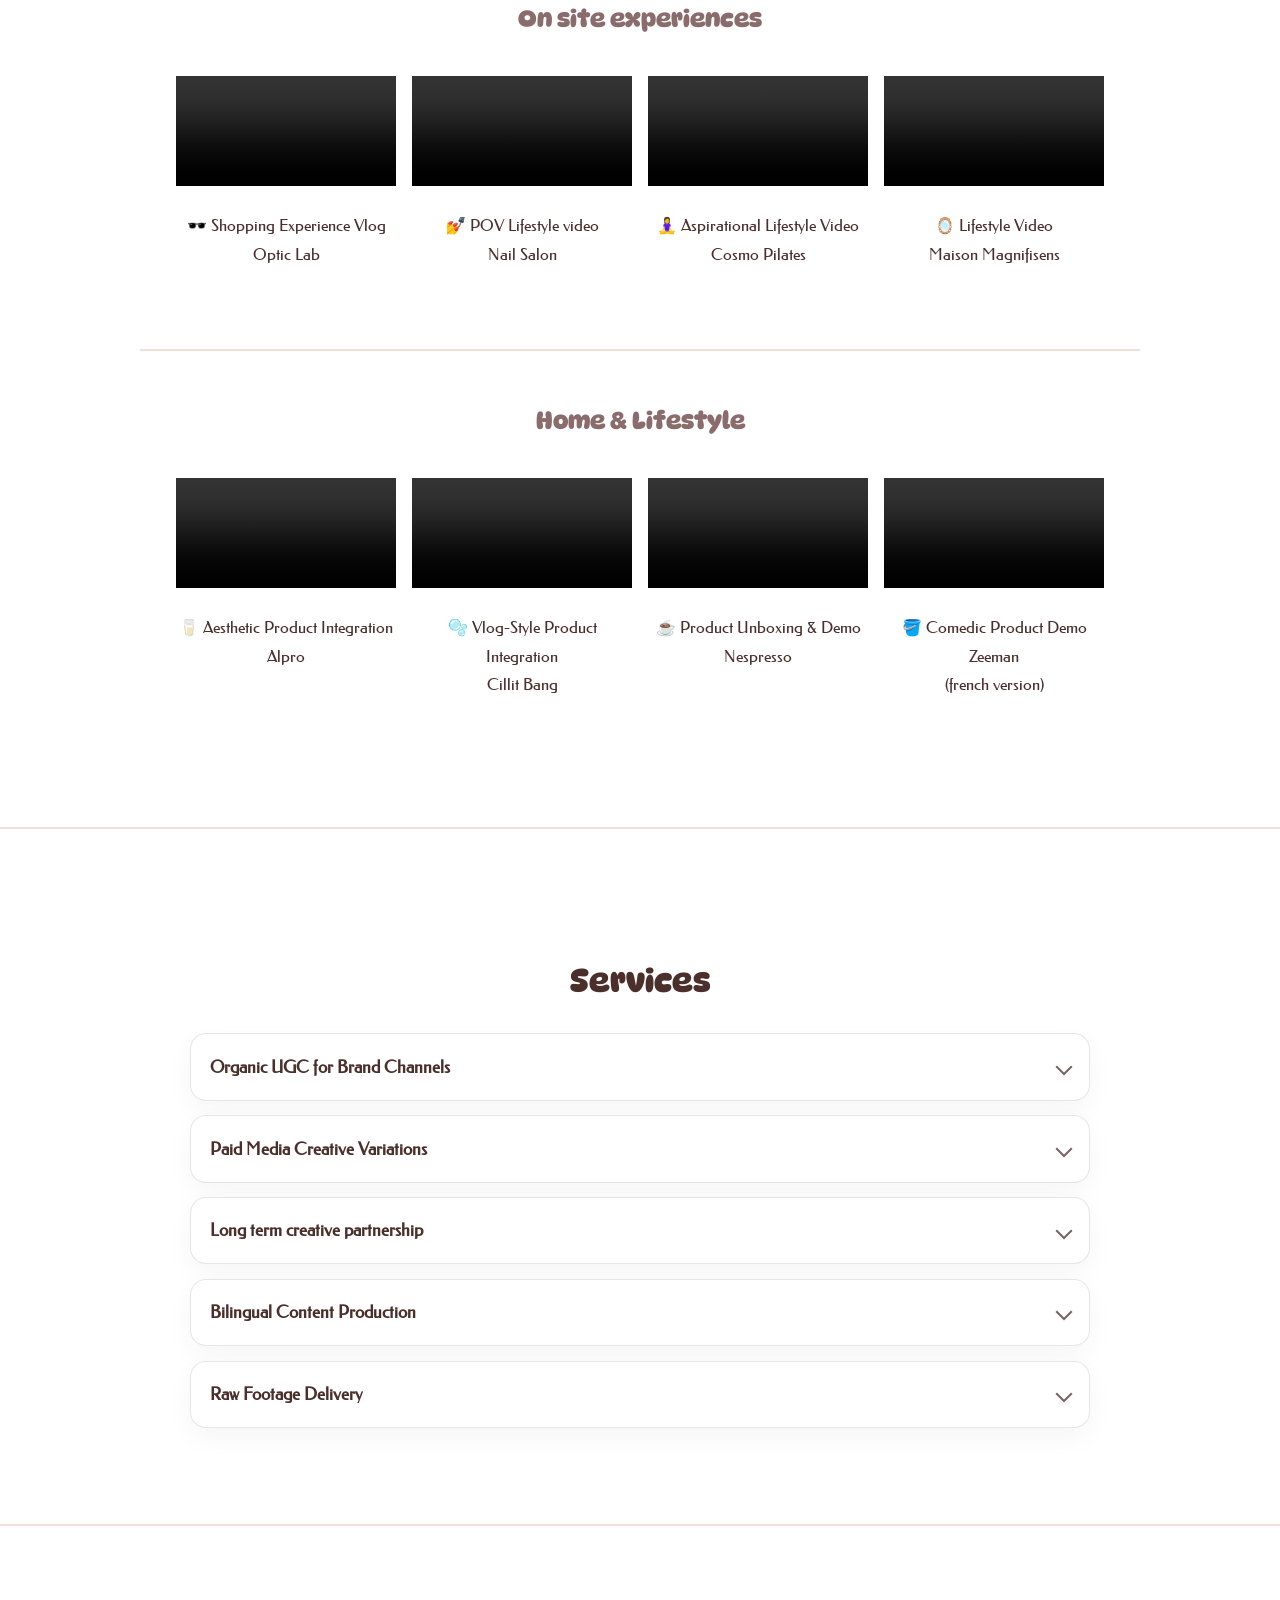
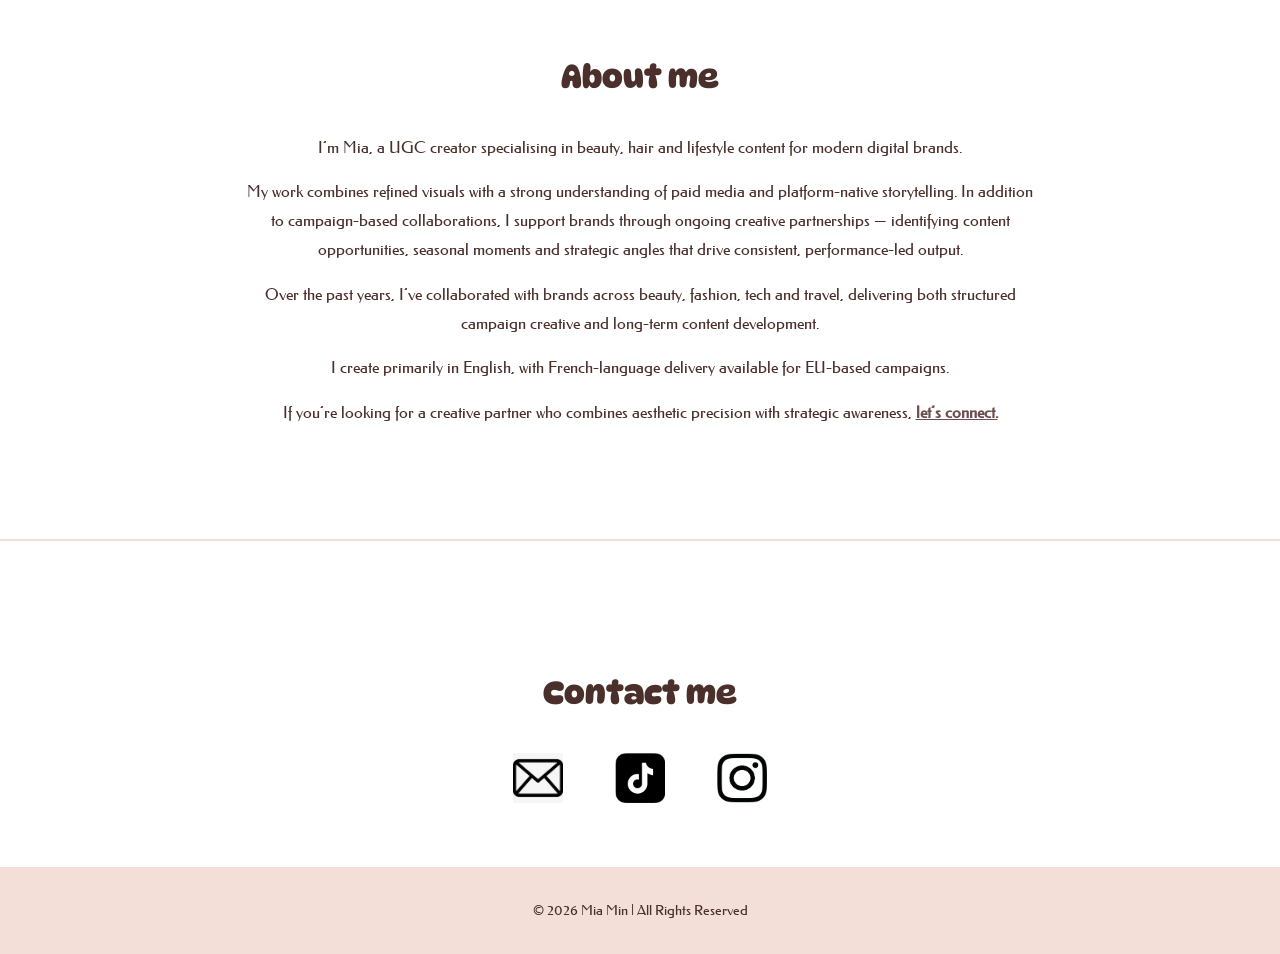
==== commit f651352f: "Initial clean portfolio commit" ====
--- a/index.html
+++ b/index.html
@@ -1,484 +1,1138 @@
 <!DOCTYPE html>
-<script>
-    document.addEventListener('contextmenu', event => event.preventDefault());
-</script>
 <html lang="en">
-<link rel="icon" type="image/jpeg" href="media/Capture d’écran 2025-02-03 201057.png">
-
 <head>
-    <meta charset="UTF-8">
-    <meta name="viewport" content="width=device-width, initial-scale=1.0">
-    <title>Mia-Lee | Micro-Influencer & UGC Creator</title>
-    <style>
-        @import url('https://fonts.googleapis.com/css2?family=Chewy&family=DynaPuff&family=Federo&display=swap');
-
-        header {
-            background-color: #f3dfd7;
-            color: #4a2f2a;
-            padding: 2.5rem;
-            display: flex;
-            align-items: center; /* Keep items aligned */
-            justify-content: center; /* Center the text & menu */
-            gap: 2rem; /* Adds spacing between image and text */
-            text-align: center; /* Ensures text is centered */
-        }
-
-        .header-image {
-            width: 300px; /* Adjust size as needed */
-            height: auto;
-            border-radius: 12px;
-        }
-
-        .header-content {
-            display: flex;
-            flex-direction: column;
-            align-items: center; /* Center the text inside */
-        }
-
-        header h1 {
-            font-family: 'Chewy', sans-serif;
-            margin: 0;
-            font-size: 2.5rem;
-            font-weight: 700;
-        }
-
-        .header-subtitle {
-            font-size: 1.2rem;
-            margin-top: 0.5rem;
-        }
-
-        nav {
-            margin-top: 1rem;
-            display: flex;
-            justify-content: center; /* Center navigation */
-            gap: 1.5rem;
-        }
-
-        nav a {
-            color: #4a2f2a;
-            text-decoration: none;
-            font-size: 1.2rem;
-            cursor: pointer;
-        }
-        body {
-            font-family: 'Federo', sans-serif;
-            color: #4a2f2a;
-            margin: 0;
-            padding: 0;
-            background-color: #ffffff;
-            line-height: 1.8;
-            transition: background-color 0.2s ease;
-        }
-        section {
-            padding: 3rem 0;
-        }
-        h2 {
-            font-family: 'DynaPuff', sans-serif;
-            color: #4a2f2a;
-            font-size: 2rem; /* Same size for "About Me," "Projects," and section headers */
-        }
-        .project-category h2 {
-            font-size: 1.5rem; /* Same size as "Projects" and "About Me" */
-            color: #8b6c6c; /* Slightly lighter brown for distinction */
-        }
-        .about {
-            display: flex;
-            align-items: center;
-            justify-content: space-between;
-            max-width: 800px;
-            margin: auto;
-        }
-        .about img {
-            width: 300px;
-            height: auto;
-            border-radius: 12px;
-            margin-left: 2rem;
-        }
-        .projects {
-            max-width: 1000px;
-            margin: auto;
-        }
-        .projects h2 {
-            text-align: center;
-            margin-bottom: 2rem;
-        }
-        .video-section {
-            display: flex;
-            justify-content: space-around;
-            gap: 1rem;
-            padding: 1rem 0;
-        }
-        .video-section iframe {
-            width: 30%;
-            height: 300px;
-            border-radius: 12px;
-            border: none;
-        }
-        .analytics {
-            text-align: center;
-        }
-        .analytics img {
-            width: 70%; /* Large image for the Analytics section */
-            max-width: 1200px;
-            height: auto;
-            border-radius: 12px;
-            margin: 2rem auto;
-        }
-        .brands {
-            text-align: center;
-        }
-        .brands img {
-            width: 70%; /* Large image for the Brands section */
-            max-width: 1200px;
-            height: auto;
-            border-radius: 12px;
-            margin: 2rem auto;
-        }
-        hr {
-            border: none;
-            border-top: 2px solid #f3dfd7; /* Consistent long line for section separation */
-            margin: 3rem 0;
-        }
-        .contact {
-            text-align: center;
-        }
-        .contact h2 {
-            margin-bottom: 1rem;
-        }
-        .contact a {
-            display: inline-flex;
-            align-items: center;
-            color: #6b4f4f;
-            text-decoration: none;
-            font-weight: 600;
-            margin: 0.5rem 1rem;
-        }
-        .contact img {
-            width: 50px;
-            height: 50px;
-            margin: 0.5rem;
-            cursor: pointer;
-            transition: transform 0.2s;
-        }
-        .contact img:hover {
-            transform: scale(1.1);
-        }
-        footer {
-            background-color: #f3dfd7;
-            color: #4a2f2a;
-            text-align: center;
-            padding: 1rem;
-            font-size: 0.9rem;
-        }
-        footer a {
-            color: #6b4f4f;
-            text-decoration: none;
-            font-weight: 600;
-            margin: 0 1rem;
-        }
-    </style>
-    <script>
-        document.addEventListener('DOMContentLoaded', () => {
-            // Smooth scroll effect for navigation
-            document.querySelectorAll('nav a').forEach(anchor => {
-                anchor.addEventListener('click', function(e) {
-                    e.preventDefault();
-                    const target = document.querySelector(this.getAttribute('href'));
-                    target.scrollIntoView({ behavior: 'smooth' });
-                });
+  <meta charset="UTF-8" />
+  <meta name="viewport" content="width=device-width, initial-scale=1.0" />
+  <title>Mia Min | Micro-Influencer & UGC Creator</title>
+
+  <link rel="icon" type="image/jpeg" href="media/Capture d’écran 2025-02-03 201057.png" />
+
+  <!-- (Optional) Disable right-click. Keep only if you really want it. -->
+  <script>
+    document.addEventListener("contextmenu", (event) => event.preventDefault());
+  </script>
+
+  <style>
+    @import url("https://fonts.googleapis.com/css2?family=Chewy&family=DynaPuff&family=Federo&display=swap");
+
+    /* Base */
+    :root{
+  --header-offset: 300px; /* fallback before JS calculates */
+}
+    body {
+      font-family: "Federo", sans-serif;
+      color: #4a2f2a;
+      margin: 0;
+      padding: 0;
+      background-color: #ffffff;
+      line-height: 1.8;
+      transition: background-color 0.2s ease;
+
+      /* Offset for fixed header */
+      padding-top: var(--header-offset);
+    }
+
+    section {
+      padding: 3rem 0;
+    }
+
+    h2 {
+      font-family: "DynaPuff", sans-serif;
+      color: #4a2f2a;
+      font-size: 2rem;
+    }
+
+    section > h2 {
+       text-align: center;
+    }
+
+    hr {
+      border: none;
+      border-top: 2px solid #f3dfd7;
+      margin: 3rem 0;
+    }
+
+    /* Header */
+    #site-header {
+      background-color: #f3dfd7;
+      color: #4a2f2a;
+      padding: 1.5rem;
+
+      display: flex;
+      align-items: center;
+      justify-content: center;
+      gap: 2rem;
+      text-align: center;
+
+      position: fixed;
+      top: 0;
+      left: 0;
+      width: 100%;
+      z-index: 1000;
+
+      transition: padding 320ms cubic-bezier(.22, 1, .36, 1),
+                  box-shadow 320ms cubic-bezier(.22, 1, .36, 1);
+    }
+
+    .header-image {
+      width: 200px;
+      height: auto;
+      border-radius: 12px;
+    }
+
+    .header-content {
+      display: flex;
+      flex-direction: column;
+      align-items: center;
+    }
+
+    #site-header h1 {
+      font-size: 2.2rem;
+      letter-spacing: 2px;
+      margin: 0 0 0.5rem 0;
+      font-family: "Chewy", sans-serif;
+      font-weight: 700;
+    }
+
+    .tagline {
+      font-size: 1.1rem;
+      font-weight: 700;
+      margin: 0.3rem 0 0.8rem 0;
+      opacity: 0.9;
+    }
+
+    .description {
+      font-size: 1.05rem;
+      line-height: 1.6;
+      max-width: 1000px;
+      margin: 0 auto 1rem auto;
+      opacity: 0.9;
+    }
+
+    .meta {
+      font-size: 1rem;
+      opacity: 0.8;
+      margin: 0;
+    }
+
+    /* Collapsing text block */
+    .header-details {
+      overflow: hidden;
+      max-height: 220px;
+      margin-top: 0.6rem;
+
+      opacity: 1;
+      transform: translateY(0);
+
+      transition:
+        max-height 380ms cubic-bezier(.22, 1, .36, 1),
+        opacity 220ms ease,
+        transform 320ms cubic-bezier(.22, 1, .36, 1),
+        margin 320ms cubic-bezier(.22, 1, .36, 1);
+
+      will-change: max-height, opacity, transform;
+    }
+
+    #site-header.scrolled .header-details {
+      max-height: 0;
+      opacity: 0;
+      transform: translateY(-6px);
+      margin-top: 0;
+      pointer-events: none;
+    }
+
+    /* Nav */
+    #site-header nav {
+      margin-top: 1rem;
+      display: flex;
+      justify-content: center;
+      gap: 1.5rem;
+
+      transition: margin-top 320ms cubic-bezier(.22, 1, .36, 1);
+    }
+
+    #site-header nav a {
+      color: #4a2f2a;
+      text-decoration: none;
+      font-size: 1.2rem;
+      cursor: pointer;
+    }
+
+    /* Dropdown */
+    .nav-dropdown {
+      position: relative;
+      display: inline-block;
+    }
+
+    .dropdown-toggle {
+      display: inline-flex;
+      align-items: center;
+      gap: 0.35rem;
+    }
+
+    .dropdown-menu {
+      position: absolute;
+      top: calc(100% + 10px);
+      left: 50%;
+      transform: translateX(-50%) translateY(-6px);
+
+      min-width: 210px;
+      background: #fff;
+      border: 1px solid rgba(74, 47, 42, 0.12);
+      border-radius: 12px;
+      box-shadow: 0 14px 40px rgba(0, 0, 0, 0.10);
+      padding: 0.5rem;
+
+      opacity: 0;
+      pointer-events: none;
+
+      transition: opacity 180ms ease, transform 220ms cubic-bezier(.2, .8, .2, 1);
+      z-index: 2000;
+    }
+
+    .dropdown-menu a {
+      display: block;
+      padding: 0.55rem 0.7rem;
+      border-radius: 10px;
+      font-size: 1rem;
+      text-decoration: none;
+      color: #4a2f2a;
+    }
+
+    .dropdown-menu a:hover {
+      background: rgba(243, 223, 215, 0.6);
+    }
+
+    /* Show on hover (desktop) */
+    .nav-dropdown:hover .dropdown-menu {
+      opacity: 1;
+      pointer-events: auto;
+      transform: translateX(-50%) translateY(0);
+    }
+
+    /* Show on click (JS toggles .open) */
+    .nav-dropdown.open .dropdown-menu {
+      opacity: 1;
+      pointer-events: auto;
+      transform: translateX(-50%) translateY(0);
+    }
+
+    /* Sections */
+    .brands,
+
+    .brands img,
+
+    .projects {
+      max-width: 1000px;
+      margin: auto;
+    }
+
+    .projects > h2 {
+      text-align: center;
+      margin-bottom: 2rem;
+    }
+
+    .project-category h2 {
+      font-size: 1.5rem;
+      color: #8b6c6c;
+      text-align: center;
+    }
+
+    .video-section {
+      display: flex;
+      justify-content: space-around;
+      gap: 1rem;
+      padding: 1rem 0;
+    }
+
+    /* Services accordion */
+    .services {
+      max-width: 900px;
+      margin: 0 auto;
+      padding: 3rem 1.5rem;
+    }
+
+    .services h2 {
+      text-align: center;
+      margin-bottom: 1.5rem;
+    }
+
+    .accordion {
+      display: grid;
+      gap: 0.9rem;
+    }
+
+    .acc-item {
+      background: #fff;
+      border: 1px solid rgba(74, 47, 42, 0.12);
+      border-radius: 16px;
+      overflow: hidden;
+      box-shadow: 0 10px 28px rgba(0, 0, 0, 0.04);
+    }
+
+    .acc-summary {
+      list-style: none;
+      cursor: pointer;
+      padding: 1.1rem 1.2rem;
+      display: flex;
+      align-items: center;
+      justify-content: space-between;
+      gap: 1rem;
+      user-select: none;
+      font-size: 1.05rem;
+      font-weight: 600;
+    }
+
+    .acc-summary::-webkit-details-marker {
+      display: none;
+    }
+
+    .acc-icon {
+      width: 10px;
+      height: 10px;
+      border-right: 2px solid rgba(74, 47, 42, 0.75);
+      border-bottom: 2px solid rgba(74, 47, 42, 0.75);
+      transform: rotate(45deg);
+      transition: transform 240ms cubic-bezier(.2, .8, .2, 1);
+      margin-left: 0.5rem;
+    }
+
+    .acc-item[open] .acc-icon {
+      transform: rotate(-135deg);
+    }
+
+    .acc-content {
+      padding: 0 1.2rem 1.1rem 1.2rem;
+      color: rgba(74, 47, 42, 0.92);
+    }
+
+    .acc-content p {
+      margin: 0.6rem 0;
+      line-height: 1.7;
+    }
+
+    .acc-content ul {
+      margin: 0.6rem 0 0.2rem 1.2rem;
+    }
+
+    .acc-content li {
+      margin: 0.35rem 0;
+    }
+
+    .acc-content-wrap {
+      overflow: hidden;
+      height: 0;
+      transition: height 320ms cubic-bezier(.2, .8, .2, 1);
+    }
+
+    .acc-item[open] {
+      border-color: rgba(74, 47, 42, 0.18);
+    }
+
+    /* About */
+    .about {
+        max-width: 800px;
+        margin: auto;
+        text-align: center;
+    }
+
+    .connect-link {
+      color: #6b4f4f;
+      font-weight: 600;
+      text-decoration: underline;
+      transition: opacity 0.2s ease;
+    }
+
+    .connect-link:hover {
+      opacity: 0.7;
+    }
+
+    /* Contact */
+    .contact {
+      text-align: center;
+    }
+
+    .contact h2 {
+      margin-bottom: 1rem;
+    }
+
+    .contact a {
+      display: inline-flex;
+      align-items: center;
+      color: #6b4f4f;
+      text-decoration: none;
+      font-weight: 600;
+      margin: 0.5rem 1rem;
+    }
+
+    .contact img {
+      width: 50px;
+      height: 50px;
+      margin: 0.5rem;
+      cursor: pointer;
+      transition: transform 0.2s;
+    }
+
+    .contact img:hover {
+      transform: scale(1.1);
+    }
+
+    /* Footer */
+    footer {
+      background-color: #f3dfd7;
+      color: #4a2f2a;
+      text-align: center;
+      padding: 1rem;
+      font-size: 0.9rem;
+    }
+    .case-metrics {
+      width: 100%;
+      height: auto;
+      margin-top: 0.5rem;
+      border-radius: 10px;
+    }
+  </style>
+</head>
+
+<body>
+  <header id="site-header">
+    <img src="media/Capture d’écran 2025-01-26 1626212.png" alt="Mia Min" class="header-image" />
+
+    <div class="header-content">
+      <h1>MIA MIN</h1>
+
+      <p class="tagline">UGC Creator for Beauty, Hair &amp; Lifestyle brands</p>
+
+      <div class="header-details">
+        <p class="description">
+          Creative partner delivering refined, performance-led <br> creative built to be ad-ready across platforms.
+        </p>
+        <p class="meta">
+          Bilingual content delivery: English &amp; French<br />
+          📍 Paris, FR based
+        </p>
+      </div>
+
+      <nav>
+        <a href="#brands">Brands</a>
+
+
+        <div class="nav-dropdown">
+          <a href="#projects" class="dropdown-toggle" aria-haspopup="true" aria-expanded="false">
+            Projects <span class="caret">▾</span>
+          </a>
+          <div class="dropdown-menu" role="menu">
+            <a href="#projects-case-study" role="menuitem">Case Study — KITSCH</a>
+            <a href="#projects-hair" role="menuitem">Hair</a>
+            <a href="#projects-skincare" role="menuitem">Skincare</a>
+            <a href="#projects-beauty" role="menuitem">Beauty</a>
+            <a href="#projects-fashion" role="menuitem">Fashion</a>
+            <a href="#projects-travel" role="menuitem">Travel</a>
+            <a href="#projects-food" role="menuitem">Food &amp; Restaurant</a>
+            <a href="#projects-onsite" role="menuitem">On-site experiences</a>
+            <a href="#projects-home" role="menuitem">Home &amp; Lifestyle</a>
+          </div>
+        </div>
+        <a href="#services">Services</a>
+        <a href="#about">About me</a>
+        <a href="#contact">Contact</a>
+      </nav>
+    </div>
+  </header>
+
+  <section id="brands" class="brands">
+    <h2>Trusted by</h2>
+    <img src="media/brands.png" alt="Brands" />
+  </section>
+
+  <hr />
+
+  <section id="projects" class="projects">
+    <h2>My projects</h2>
+
+
+    <div class="project-category" id="projects-case-study">
+      <h2>Case Study — KITSCH</h2>
+  
+    <div style="max-width:800px; margin:0 auto; text-align:center;">
+      <p style="font-weight:600; font-size:1.1rem;">
+        Ongoing Creative Partnership (2023–Present)
+      </p>
+  
+      <p>
+        Two-year collaboration delivering consistent, performance-ready vertical content across
+        product-led transformations, seasonal activations and lifestyle integrations.
+      </p>
+  
+      <p>
+        Contribution includes proactive ideation, product opportunity identification and ongoing
+        UGC production supporting both organic and paid placements.
+      </p>
+    </div>
+  
+    <div class="video-section" style="display:flex; flex-wrap:wrap; justify-content:center; gap:1.5rem; margin-top:2rem;">
+  
+      <!-- Product-Led Transformation -->
+      <div style="width:22%; min-width:220px; text-align:center;">
+
+        <video width="100%" height="auto" style="max-height:400px;" controls>
+          <source src="media/ProductLedTransformation.mov" type="video/mp4" />
+          Your browser does not support the video tag.
+        </video>
+      
+        <!-- Analytics image -->
+        <img src="media/ProductLedAnalytics.png" 
+             alt="Performance metrics"
+             class="case-metrics" />
+      
+        <p>
+          🔥 Product-Led Transformation<br />
+          Thermal Brush Blowout
+        </p>
+      </div>
+  
+      <!-- Routine-Based Integration -->
+      <div style="width:22%; min-width:220px; text-align:center;">
+        <video width="100%" height="auto" style="max-height:400px;" controls>
+          <source src="media/RoutineBasedIntegration.mov" type="video/mp4" />
+          Your browser does not support the video tag.
+        </video>
+
+        <!-- Analytics image -->
+        <img src="media/RootineBaseAnalytics.png" 
+        alt="Performance metrics"
+        class="case-metrics" />
+        <p>
+          🌿 Routine-Based Integration<br />
+          POV: Natural Hair, But Better
+        </p>
+      </div>
+  
+      <!-- Seasonal Activation -->
+      <div style="width:22%; min-width:220px; text-align:center;">
+        <video width="100%" height="auto" style="max-height:400px;" controls>
+          <source src="media/SeasonalActivation.MOV" type="video/mp4" />
+          Your browser does not support the video tag.
+        </video>
+
+        <!-- Analytics image -->
+        <img src="media/SeasonalActivationAnalytics.png" 
+        alt="Performance metrics"
+        class="case-metrics" />
+
+        <p>
+          💌 Seasonal Activation<br />
+          Valentine’s Day GRWM
+        </p>
+      </div>
+  
+      <!-- Aspirational Lifestyle Integration -->
+      <div style="width:22%; min-width:220px; text-align:center;">
+        <video width="100%" height="auto" style="max-height:400px;" controls>
+          <source src="media/AspirationalIntegration.MOV" type="video/mp4" />
+          Your browser does not support the video tag.
+        </video>
+
+        <!-- Analytics image -->
+        <img src="media/AspirationalAnalytics.png" 
+        alt="Performance metrics"
+        class="case-metrics" />
+
+        <p>
+          ✨ Aspirational Lifestyle Integration<br />
+          Rustic Vanilla Perfume
+        </p>
+      </div>
+    </div>
+  </div>
+
+  <hr />
+
+    <div class="project-category" id="projects-hair">
+      <h2>Hair</h2>
+      <div class="video-section" style="display:flex; flex-wrap:wrap; justify-content:center; gap:1rem;">
+        
+        <div style="width:22%; text-align:center;">
+          <video width="100%" height="auto" style="max-height:400px;" controls>
+            <source src="media/Hair7.MOV" type="video/quicktime" />
+            Your browser does not support the video tag.
+          </video>
+          <p>⭐ Product-Led Transformation<br /> L'Oréal - Absolut Repair </p>
+        </div>
+
+        <div style="width:22%; text-align:center;">
+          <video width="100%" height="auto" style="max-height:400px;" controls>
+            <source src="media/TymoStylux.MP4" type="video/mp4" />
+            Your browser does not support the video tag.
+          </video>
+          <p>✨ Hair Styling Demo<br /> TYMO - Stylux </p>
+        </div>
+
+        <div style="width:22%; text-align:center;">
+          <video width="100%" height="auto" style="max-height:400px;" controls>
+            <source src="media/Loreal.mov" type="video/mp4" />
+            Your browser does not support the video tag.
+          </video>
+          <p>💫 Before and After Transformation<br /> L’Oreal - Metal Detox </p>
+        </div>
+
+        <div style="width:22%; text-align:center;">
+          <video width="100%" height="auto" style="max-height:400px;" controls>
+            <source src="media/TymoCurl.MP4" type="video/quicktime" />
+            Your browser does not support the video tag.
+          </video>
+          <p>💖 Curling Tool Demo<br /> TYMO - Curl Pro Plus </p>
+        </div>
+      </div>
+    </div>
+
+    <hr />
+
+    <div class="project-category" id="projects-skincare">
+      <h2>Skincare</h2>
+      <div class="video-section" style="display:flex; flex-wrap:wrap; justify-content:center; gap:1rem;">
+        <div style="width:22%; text-align:center;">
+          <video width="100%" height="auto" style="max-height:400px;" controls>
+            <source src="media/skincare1.MP4" type="video/mp4" />
+            Your browser does not support the video tag.
+          </video>
+          <p>🫧 Skincare Review <br /> Celladix</p>
+        </div>
+
+        <div style="width:22%; text-align:center;">
+          <video width="100%" height="auto" style="max-height:400px;" controls>
+            <source src="media/skincare3.MP4" type="video/mp4" />
+            Your browser does not support the video tag.
+          </video>
+          <p>☕ Skincare Routine Demo ☕<br /> Neuraé</p>
+        </div>
+
+        <div style="width:22%; text-align:center;">
+          <video width="100%" height="auto" style="max-height:400px;" controls>
+            <source src="media/skincare2.MP4" type="video/mp4" />
+            Your browser does not support the video tag.
+          </video>
+          <p>🧖‍♀️ ASMR Lifestyle Product Integration <br /> The Ordinary</p>
+        </div>
+
+        <div style="width:22%; text-align:center;">
+          <video width="100%" height="auto" style="max-height:400px;" controls>
+            <source src="media/Skincare5.mp4" type="video/mp4" />
+            Your browser does not support the video tag.
+          </video>
+          <p>💆‍♀️ First Impression <br /> April Skin</p>
+        </div>
+      </div>
+    </div>
+
+    <hr />
+
+    <div class="project-category" id="projects-beauty">
+      <h2>Beauty</h2>
+      <div class="video-section" style="display:flex; flex-wrap:wrap; justify-content:center; gap:1rem;">
+        
+        <div style="width:22%; text-align:center;">
+          <video width="100%" height="auto" style="max-height:400px;" controls>
+            <source src="media/beauty_lancome.mp4" type="video/mp4" />
+            Your browser does not support the video tag.
+          </video>
+          <p>💄 Product Review<br /> Lancôme</p>
+        </div>
+
+        <div style="width:22%; text-align:center;">
+          <video width="100%" height="auto" style="max-height:400px;" controls>
+            <source src="media/makeup1.MP4" type="video/mp4" />
+            Your browser does not support the video tag.
+          </video>
+          <p>💄 Blush Try-On<br /> Huda beauty</p>
+        </div>
+
+        <div style="width:22%; text-align:center;">
+          <video width="100%" height="auto" style="max-height:400px;" controls>
+            <source src="media/makeup2.MP4" type="video/mp4" />
+            Your browser does not support the video tag.
+          </video>
+          <p>💅 Makeup First Impression<br /> NYX Cosmetics</p>
+        </div>
+
+        <div style="width:22%; text-align:center;">
+          <video width="100%" height="auto" style="max-height:400px;" controls>
+            <source src="media/beauty_cacharel.MP4" type="video/mp4" />
+            Your browser does not support the video tag.
+          </video>
+          <p>💐 Lifestyle Product Focus<br /> Cacharel Fragrance</p>
+        </div>
+
+      </div>
+    </div>
+
+    <hr />
+
+    <div class="project-category" id="projects-fashion">
+      <h2>Fashion</h2>
+      <div class="video-section" style="display:flex; flex-wrap:wrap; justify-content:center; gap:1rem;">
+        <div style="width:22%; text-align:center;">
+          <video width="100%" height="auto" style="max-height:400px;" controls>
+            <source src="media/fashion2.MP4" type="video/mp4" />
+            Your browser does not support the video tag.
+          </video>
+          <p>🛍️ Bag Unboxing<br /> Sézane</p>
+        </div>
+
+        <div style="width:22%; text-align:center;">
+          <video width="100%" height="auto" style="max-height:400px;" controls>
+            <source src="media/Fashion1.MP4" type="video/mp4" />
+            Your browser does not support the video tag.
+          </video>
+          <p>💍 Jewelry Try-on Haul<br /> Nola Amsterdam</p>
+        </div>
+
+        <div style="width:22%; text-align:center;">
+          <video width="100%" height="auto" style="max-height:400px;" controls>
+            <source src="media/fashion4.mp4" type="video/mp4" />
+            Your Browser Does not support the video tag.
+          </video>
+          <p>👢 Outfit Styling<br /> UGG</p>
+        </div>
+
+        <div style="width:22%; text-align:center;">
+          <video width="100%" height="auto" style="max-height:400px;" controls>
+            <source src="media/fashion5.MOV" type="video/quicktime" />
+            Your browser does not support the video tag.
+          </video>
+          <p>✨ Outfit Check</p>
+        </div>
+      </div>
+    </div>
+
+    <hr />
+
+    <div class="project-category" id="projects-travel">
+      <h2>Travel</h2>
+      <div class="video-section" style="display:flex; flex-wrap:wrap; justify-content:center; gap:1rem;">
+        <div style="width:22%; text-align:center;">
+          <video width="100%" height="auto" style="max-height:400px;" controls>
+            <source src="media/travel1.mp4" type="video/mp4" />
+            Your browser does not support the video tag.
+          </video>
+          <p>🏨 Lifestyle Ambiance shots<br /> VIP Yatch Paris</p>
+        </div>
+
+        <div style="width:22%; text-align:center;">
+          <video width="100%" height="auto" style="max-height:400px;" controls>
+            <source src="media/travel3.MOV" type="video/quicktime" />
+            Your browser does not support the video tag.
+          </video>
+          <p>🌊 Scenic Lifestyle Shots<br /> Polaris Rent</p>
+        </div>
+
+        <div style="width:22%; text-align:center;">
+          <video width="100%" height="auto" style="max-height:400px;" controls>
+            <source src="media/travel2.MOV" type="video/quicktime" />
+            Your browser does not support the video tag.
+          </video>
+          <p>🌿 Aspirational Lifestyle Content<br /> Independent Hotel Property</p>
+        </div>
+
+        <div style="width:22%; text-align:center;">
+          <video width="100%" height="auto" style="max-height:400px;" controls>
+            <source src="media/lifestyle1.MP4" type="video/mp4" />
+            Your browser does not support the video tag.
+          </video>
+          <p>🚤 Lifestyle Travel Video<br /> Boat tour company</p>
+        </div>
+      </div>
+    </div>
+
+    <hr />
+
+    <div class="project-category" id="projects-food">
+      <h2>Food &amp; Restaurant</h2>
+      <div class="video-section" style="display:flex; flex-wrap:wrap; justify-content:center; gap:1rem;">
+        <div style="width:22%; text-align:center;">
+          <video width="100%" height="auto" style="max-height:400px;" controls>
+            <source src="media/Resto4.MOV" type="video/quicktime" />
+            Your browser does not support the video tag.
+          </video>
+          <p>🍣 Ambience Lifestyle Content<br /> (Launch Event) <br /> Atica (Immersive Restaurant)</p>
+        </div>
+
+        <div style="width:22%; text-align:center;">
+          <video width="100%" height="auto" style="max-height:400px;" controls>
+            <source src="media/resto5.MOV" type="video/quicktime" />
+            Your browser does not support the video tag.
+          </video>
+          <p>🍽️ Soft Promo<br /> Les Artizans Montorgueil</p>
+        </div>
+
+        <div style="width:22%; text-align:center;">
+          <video width="100%" height="auto" style="max-height:400px;" controls>
+            <source src="media/food1.MOV" type="video/quicktime" />
+            Your browser does not support the video tag.
+          </video>
+          <p>🍣 Lifestyle Product Integration<br /> Sushi Shop (Food Delivery)</p>
+        </div>
+
+        <div style="width:22%; text-align:center;">
+          <video width="100%" height="auto" style="max-height:400px;" controls>
+            <source src="media/resto6.MOV" type="video/quicktime" />
+            Your browser does not support the video tag.
+          </video>
+          <p>🍷 Aspirational Lifestyle Content<br /> L'Escargot Montorgueil</p>
+        </div>
+      </div>
+    </div>
+
+    <hr />
+
+    <div class="project-category" id="projects-onsite">
+      <h2>On site experiences</h2>
+      <div class="video-section" style="display:flex; flex-wrap:wrap; justify-content:center; gap:1rem;">
+        
+        <div style="width:22%; text-align:center;">
+          <video width="100%" height="auto" style="max-height:400px;" controls>
+            <source src="media/onsite2.mp4" type="video/mp4" />
+            Your browser does not support the video tag.
+          </video>
+          <p>🕶️ Shopping Experience Vlog <br /> Optic Lab</p>
+        </div>
+
+        <div style="width:22%; text-align:center;">
+          <video width="100%" height="auto" style="max-height:400px;" controls>
+            <source src="media/onsite1.MP4" type="video/mp4" />
+            Your browser does not support the video tag.
+          </video>
+          <p>💅 POV Lifestyle video <br /> Nail Salon</p>
+        </div>
+
+        <div style="width:22%; text-align:center;">
+          <video width="100%" height="auto" style="max-height:400px;" controls>
+            <source src="media/onsite3.MOV" type="video/quicktime" />
+            Your browser does not support the video tag.
+          </video>
+          <p>🧘‍♀️ Aspirational Lifestyle Video <br /> Cosmo Pilates</p>
+        </div>
+
+        <div style="width:22%; text-align:center;">
+          <video width="100%" height="auto" style="max-height:400px;" controls>
+            <source src="media/onsite4.MOV" type="video/quicktime" />
+            Your browser does not support the video tag.
+          </video>
+          <p>🪞 Lifestyle Video<br /> Maison Magnifisens</p>
+        </div>
+      </div>
+    </div>
+
+    <hr />
+
+    <div class="project-category" id="projects-home">
+      <h2>Home &amp; Lifestyle</h2>
+      <div class="video-section" style="display:flex; flex-wrap:wrap; justify-content:center; gap:1rem;">
+        <div style="width:22%; text-align:center;">
+          <video width="100%" height="auto" style="max-height:400px;" controls>
+            <source src="media/Lifestyle5.mp4" type="video/mp4" />
+            Your browser does not support the video tag.
+          </video>
+          <p>🥛 Aesthetic Product Integration<br /> Alpro</p>
+        </div>
+
+        <div style="width:22%; text-align:center;">
+          <video width="100%" height="auto" style="max-height:400px;" controls>
+            <source src="media/lifestyle3.MP4" type="video/mp4" />
+            Your browser does not support the video tag.
+          </video>
+          <p>🫧 Vlog-Style Product Integration<br /> Cillit Bang</p>
+        </div>
+
+        <div style="width:22%; text-align:center;">
+          <video width="100%" height="auto" style="max-height:400px;" controls>
+            <source src="media/Tech1.MP4" type="video/mp4" />
+            Your browser does not support the video tag.
+          </video>
+          <p>☕ Product Unboxing &amp; Demo<br /> Nespresso</p>
+        </div>
+
+        <div style="width:22%; text-align:center;">
+          <video width="100%" height="auto" style="max-height:400px;" controls>
+            <source src="media/Zeeman.MOV" type="video/quicktime" />
+            Your browser does not support the video tag.
+          </video>
+          <p>🪣 Comedic Product Demo<br /> Zeeman <br /> (french version)</p>
+        </div>
+      </div>
+    </div>
+  </section>
+
+    <hr />
+
+  </section>
+
+  <section id="services" class="services">
+    <h2>Services</h2>
+
+    <div class="accordion" id="services-accordion">
+      <details class="acc-item">
+        <summary class="acc-summary">
+          <span>Organic UGC for Brand Channels</span>
+          <span class="acc-icon" aria-hidden="true"></span>
+        </summary>
+        <div class="acc-content">
+          <p>Native-style vertical content designed for brand-owned social platforms.</p>
+          <p><strong>Includes:</strong></p>
+          <ul>
+            <li>Tutorials and routines</li>
+            <li>Soft review formats</li>
+            <li>Trend participation</li>
+            <li>Lifestyle integrations</li>
+          </ul>
+        </div>
+      </details>
+
+      <details class="acc-item">
+        <summary class="acc-summary">
+          <span>Paid Media Creative Variations</span>
+          <span class="acc-icon" aria-hidden="true"></span>
+        </summary>
+        <div class="acc-content">
+          <p>Creative iterations developed to support campaign testing and performance optimization.</p>
+          <p><strong>Includes:</strong></p>
+          <ul>
+            <li>Alternate hooks</li>
+            <li>Messaging variations</li>
+            <li>CTA adjustments</li>
+          </ul>
+        </div>
+      </details>
+
+      <details class="acc-item">
+        <summary class="acc-summary">
+          <span>Long term creative partnership</span>
+          <span class="acc-icon" aria-hidden="true"></span>
+        </summary>
+        <div class="acc-content">
+          <p>Long-term content collaboration supported by proactive ideation and activation planning.</p>
+          <p>
+            I work closely with brands to identify content gaps, product opportunities, trend moments and calendar-based
+            activations, contributing to creative proposals rather than working from fixed campaign briefs.
+          </p>
+          <p><strong>Includes:</strong></p>
+          <ul>
+            <li>Monthly content batches &amp; Ideation</li>
+            <li>Concept proposals</li>
+            <li>Seasonal &amp; trend-driven activations</li>
+            <li>Product spotlight strategy</li>
+            <li>Multi-platform usage</li>
+          </ul>
+        </div>
+      </details>
+
+      <details class="acc-item">
+        <summary class="acc-summary">
+          <span>Bilingual Content Production</span>
+          <span class="acc-icon" aria-hidden="true"></span>
+        </summary>
+        <div class="acc-content">
+          <p>Content delivered in English and French.</p>
+        </div>
+      </details>
+
+      <details class="acc-item">
+        <summary class="acc-summary">
+          <span>Raw Footage Delivery</span>
+          <span class="acc-icon" aria-hidden="true"></span>
+        </summary>
+        <div class="acc-content">
+          <p>Unedited clips delivered for in-house editing and paid media optimization.</p>
+          <p><strong>Includes:</strong></p>
+          <ul>
+            <li>Clean takes</li>
+            <li>Alternate angles</li>
+            <li>Extra B-roll</li>
+          </ul>
+        </div>
+      </details>
+    </div>
+  </section>
+
+  <hr />
+
+  <section id="about" class="about">
+    <div>
+      <h2>About me</h2>
+      <p>I’m Mia, a UGC creator specialising in beauty, hair and lifestyle content for modern digital brands.</p>
+      <p>
+        My work combines refined visuals with a strong understanding of paid media and platform-native storytelling.
+        In addition to campaign-based collaborations, I support brands through ongoing creative partnerships —
+        identifying content opportunities, seasonal moments and strategic angles that drive consistent, performance-led output.
+      </p>
+      <p>
+        Over the past years, I’ve collaborated with brands across beauty, fashion, tech and travel, delivering both
+        structured campaign creative and long-term content development.
+      </p>
+      <p>I create primarily in English, with French-language delivery available for EU-based campaigns.</p>
+      <p>
+        If you’re looking for a creative partner who combines aesthetic precision with strategic awareness,
+        <a href="mailto:hello@miamincreative.com" class="connect-link">let’s connect.</a>
+      </p>
+    </div>
+  </section>
+
+  <hr />
+
+  <section id="contact" class="contact">
+    <h2>Contact me</h2>
+    <a href="mailto:hello@miamincreative.com">
+      <img src="media/c0b38ea72f73e3f64a90a8b000ab2f05.webp" alt="Email Icon" />
+    </a>
+    <a href="https://www.tiktok.com/@_mia.min_" target="_blank" rel="noopener">
+      <img src="media/tiktok-logo-tikok-icon-transparent-tikok-app-logo-free-png.jpg" alt="TikTok Icon" />
+    </a>
+    <a href="https://www.instagram.com/__mia.min__" target="_blank" rel="noopener">
+      <img src="media/Instagram.png" alt="Instagram Icon" />
+    </a>
+  </section>
+
+  <footer>
+    <p>&copy; 2026 Mia Min | All Rights Reserved</p>
+  </footer>
+
+  <script>
+    document.addEventListener("DOMContentLoaded", () => {
+      /* Smooth scroll (internal anchors only) */
+      document.querySelectorAll("nav a").forEach((a) => {
+        a.addEventListener("click", (e) => {
+            const href = a.getAttribute("href");
+            if (!href || !href.startsWith("#")) return;
+
+            const target = document.querySelector(href);
+            if (!target) return;
+
+            e.preventDefault();
+
+            const header = document.getElementById("site-header");
+            const headerHeight = header ? header.offsetHeight : 0;
+
+            const y =
+            target.getBoundingClientRect().top +
+            window.pageYOffset -
+            headerHeight -
+            8; // small visual spacing
+
+            window.scrollTo({
+            top: y,
+            behavior: "smooth",
             });
         });
-    </script>
-</head>
-<body>
-    <header>
-        <img src="media/Capture d’écran 2025-01-26 1626212.png" 
-             alt="Mia-Lee" class="header-image">
-        
-        <div class="header-content">
-            <h1>MIA-LEE</h1>
-            <p class="header-subtitle">Micro-Influencer & UGC Creator</p>
-            <nav>
-                <a href="#about">About</a>
-                <a href="#projects">Projects</a>
-                <a href="#analytics">Analytics</a>
-                <a href="#brands">Brands</a>
-                <a href="#contact">Contact</a>
-            </nav>
-        </div>
-    </header>
-
-    <section id="about" class="about">
-        <div>
-            <h2>About me</h2>
-            <p>Hi there ! Glad you’re here 🥰 <br> <br> 
-                I’m Mia-Lee, a passionate lifestyle micro-influencer and content creator who’s recently relocated to Paris.<br> <br> 
-                Through my lifestyle TikTok account, I’ve created content for brands across multiple industries: from beauty and fashion to tech, and travel, through both influencer partnerships and UGC collaborations. And, what brands love about me is my expertise in creating content that naturally showcases their products in a way that feels seamless and authentic.<br> <br> 
-                My goal with my content is to help brands reach their target audience and drive real connections by ensuring that products not only stand out but also blend effortlessly into relatable, everyday moments.<br>
-                I primarily create content in English, but if you're looking to reach a French-speaking audience, I’m just a “oui” away. <br> <br> 
-                So, if this sounds like what you’re looking for, look no further and let’s create some magic 🪄💖</p>
-        </div>
-    </section>
-
-    <hr>
-
-    <section id="projects" class="projects">
-        <h2>My projects</h2>
-
-        <div class="project-category">
-            <h2>Hair</h2>
-            <div class="video-section" style="display: flex; flex-wrap: wrap; justify-content: center; gap: 1rem;">
-                <div style="width: 22%; text-align: center;">
-                    <video width="100%" height="auto" style="max-height: 400px;" controls>
-                        <source src="media/hair1.MP4" type="video/mp4">
-                        Your browser does not support the video tag.
-                    </video>
-                    <p>👭 Sister Duo 👭 <br> KITSCH </p>
-                </div>
-        
-                <div style="width: 22%; text-align: center;">
-                    <video width="100%" height="auto" style="max-height: 400px;" controls>
-                        <source src="media/hair2.MP4" type="video/mp4">
-                        Your browser does not support the video tag.
-                    </video>
-                    <p> 🦌 Halloween Hair Tutorial  🦌  <br> KITSCH </p>
-                </div>
-        
-                <div style="width: 22%; text-align: center;">
-                    <video width="100%" height="auto" style="max-height: 400px;" controls>
-                        <source src="media/Hair5.mp4" type="video/mp4">
-                        Your browser does not support the video tag.
-                    </video>
-                    <p> 💖 Haircare Routine Demo 💖  <br> Forest & Shore</p>
-                </div>
-        
-                <div style="width: 22%; text-align: center;">
-                    <video width="100%" height="auto" style="max-height: 400px;" controls>
-                        <source src="media/hair4.MP4" type="video/mp4">
-                        Your browser does not support the video tag.
-                    </video>
-                    <p> 🎄 Christmas Morning Vlog 🎄 <br> KITSCH <br> Christmas collection</p>
-                </div>
-            </div>
-        </div>
-        <hr>
-        <div class="project-category">
-            <h2>Lifestyle</h2>
-            <div class="video-section" style="display: flex; flex-wrap: wrap; justify-content: center; gap: 1rem;">
-        
-                <div style="width: 22%; text-align: center;">
-                    <video width="100%" height="auto" style="max-height: 400px;" controls>
-                        <source src="media/Lifestyle5.mp4" type="video/mp4">
-                        Your browser does not support the video tag.
-                    </video>
-                    <p>🥛 Aesthetic Coffee Making 🥛<br> Alpro </p>
-                </div>
-        
-                <div style="width: 22%; text-align: center;">
-                    <video width="100%" height="auto" style="max-height: 400px;" controls>
-                        <source src="media/lifestyle3.MP4" type="video/mp4">
-                        Your browser does not support the video tag.
-                    </video>
-                    <p>🫧 Vlog-Style Product Integration 🫧<br> Cillit Bang </p>
-                </div>
-        
-                <div style="width: 22%; text-align: center;">
-                    <video width="100%" height="auto" style="max-height: 400px;" controls>
-                        <source src="media/Tech1.MP4" type="video/mp4">
-                        Your browser does not support the video tag.
-                    </video>
-                    <p>☕ Unboxing & Setup  ☕<br> Nespresso </p>
-                </div>
-
-                <div style="width: 22%; text-align: center;">
-                    <video width="100%" height="auto" style="max-height: 400px;" controls>
-                        <source src="media/lifestyle1.MP4" type="video/mp4">
-                        Your browser does not support the video tag.
-                    </video>
-                    <p>🚤 Lifestyle Vlog 🚤 <br> Boat tour company </p>
-                </div>
-            </div>
-        </div>
-                
-        <hr>
-        <div class="project-category">
-            <h2>Fashion</h2>
-            <div class="video-section" style="display: flex; flex-wrap: wrap; justify-content: center; gap: 1rem;">
-                <div style="width: 22%; text-align: center;">
-                    <video width="100%" height="auto" style="max-height: 400px;" controls>
-                        <source src="media/fashion2.MP4" type="video/mp4">
-                        Your browser does not support the video tag.
-                    </video>
-                    <p> 🛍️ Bag Unboxing 🛍️ <br> Sézane</p>
-                </div>
-
-                <div style="width: 22%; text-align: center;">
-                    <video width="100%" height="auto" style="max-height: 400px;" controls>
-                        <source src="media/Fashion1.MP4" type="video/mp4">
-                        Your browser does not support the video tag.
-                    </video>
-                    <p> 💍 Jewelry Try-on Haul  💍 <br> Nola Amsterdam</p>
-                </div>
-        
-                <div style="width: 22%; text-align: center;">
-                    <video width="100%" height="auto" style="max-height: 400px;" controls>
-                        <source src="media/fashion3.MP4" type="video/mp4">
-                        Your Browser Does not support the video tag.
-                    </video>
-                    <p> 👜 OOTD: Product Integration <br> Polène </p>
-                </div>
-                <div style="width: 22%; text-align: center;">
-                    <video width="100%" height="auto" style="max-height: 400px;" controls>
-                        <source src="media/lifestyle2.MP4" type="video/mp4">
-                        Your browser does not support the video tag.
-                    </video>
-                    <p> ✨ ASMR What’s In My Bag  ✨ <br> Polène </p>
-                </div>
-            </div>
-        </div>
-        <hr>
-        <div class="project-category">
-            <h2>Skincare</h2>
-            <div class="video-section" style="display: flex; flex-wrap: wrap; justify-content: center; gap: 1rem;">
-                <div style="width: 22%; text-align: center;">
-                    <video width="100%" height="auto" style="max-height: 400px;" controls>
-                        <source src="media/skincare1.MP4" type="video/mp4">
-                        Your browser does not support the video tag.
-                    </video>
-                    <p> 🫧 Skincare Review  🫧 <br> Celladix</p>
-                </div>
-        
-                <div style="width: 22%; text-align: center;">
-                    <video width="100%" height="auto" style="max-height: 400px;" controls>
-                        <source src="media/skincare2.MP4" type="video/mp4">
-                        Your browser does not support the video tag.
-                    </video>
-                    <p> 🧖‍♀️ ASMR Morning Vlog 🧖‍♀️ <br> The Ordinary </p>
-                </div>
-        
-                <div style="width: 22%; text-align: center;">
-                    <video width="100%" height="auto" style="max-height: 400px;" controls>
-                        <source src="media/skincare3.MP4" type="video/mp4">
-                        Your browser does not support the video tag.
-                    </video>
-                    <p>☕ Skincare Routine Demo ☕<br> Neuraé</p>
-                </div>
-        
-                <div style="width: 22%; text-align: center;">
-                    <video width="100%" height="auto" style="max-height: 400px;" controls>
-                        <source src="media/Skincare5.mp4" type="video/mp4">
-                        Your browser does not support the video tag.
-                    </video>
-                    <p>💆‍♀️ First Impression 💆‍♀️ <br> April Skin</p>
-                </div>
-            </div>
-        </div>
-
-        <hr>
-
-        <div class="project-category">
-            <h2>Makeup&nbsp;&nbsp;&nbsp;&nbsp;&nbsp;&nbsp;&nbsp;&nbsp;&nbsp;&nbsp;&nbsp;&nbsp;&nbsp;&nbsp;&nbsp;&nbsp;&nbsp;&nbsp;&nbsp;&nbsp;&nbsp;&nbsp;&nbsp;&nbsp;&nbsp;&nbsp;&nbsp;&nbsp;&nbsp;&nbsp;&nbsp;&nbsp;&nbsp;&nbsp;&nbsp;&nbsp;&nbsp;&nbsp;&nbsp;&nbsp;&nbsp;&nbsp;&nbsp;&nbsp;&nbsp;&nbsp;&nbsp;&nbsp;&nbsp;&nbsp;&nbsp;&nbsp;&nbsp;&nbsp;&nbsp;&nbsp;&nbsp;&nbsp;&nbsp;&nbsp;&nbsp;&nbsp;&nbsp;&nbsp;&nbsp;Tech</h2>
-            <div class="video-section" style="display: flex; flex-wrap: wrap; justify-content: center; gap: 1rem;">
-                <div style="width: 22%; text-align: center;">
-                    <video width="100%" height="auto" style="max-height: 400px;" controls>
-                        <source src="media/makeup1.MP4" type="video/mp4">
-                        Your browser does not support the video tag.
-                    </video>
-                    <p>💄 Blush Try-On 💄<br> Huda beauty </p>
-                </div>
-                <div style="width: 22%; text-align: center;">
-                    <video width="100%" height="auto" style="max-height: 400px;" controls>
-                        <source src="media/makeup2.MP4" type="video/mp4">
-                        Your browser does not support the video tag.
-                    </video>
-                    <p>💅 Makeup First Impression 💅<br>  NYX Cosmetics </p>
-                </div>
-        
-                <div style="width: 22%; text-align: center;">
-                    <video width="100%" height="auto" style="max-height: 400px;" controls>
-                        <source src="media/Tech2.MP4" type="video/mp4">
-                        Your browser does not support the video tag.
-                    </video>
-                    <p>📷 Product Demo 📷<br> Newmowa </p>
-                </div>
-        
-                <div style="width: 22%; text-align: center;">
-                    <video width="100%" height="auto" style="max-height: 400px;" controls>
-                        <source src="media/Tech3.MP4" type="video/mp4">
-                        Your browser does not support the video tag.
-                    </video>
-                    <p>📱 Asmr Unboxing 📱<br> Apple </p>
-                </div>
-            </div>
-        </div>
-        <hr>
-        <div class="project-category">
-            <h2>Restaurant</h2>
-            <div class="video-section" style="display: flex; flex-wrap: wrap; justify-content: center; gap: 1rem;">
-                <div style="width: 22%; text-align: center;">
-                    <video width="100%" height="auto" style="max-height: 400px;" controls>
-                        <source src="media/Resto4.MOV" type="video/mp4">
-                        Your browser does not support the video tag.
-                    </video>
-                    <p>🍣 Immersive Restaurant 🍣<br> (Inauguration Event) <br> Atica </p>
-                </div>
-                <div style="width: 22%; text-align: center;">
-                    <video width="100%" height="auto" style="max-height: 400px;" controls>
-                        <source src="media/Resto1.MOV" type="video/mp4">
-                        Your browser does not support the video tag.
-                    </video>
-                    <p>🌸 Floral Brunch 🌸<br> Kahio </p>
-                </div>
-        
-                <div style="width: 22%; text-align: center;">
-                    <video width="100%" height="auto" style="max-height: 400px;" controls>
-                        <source src="media/Resto2.MOV" type="video/mp4">
-                        Your browser does not support the video tag.
-                    </video>
-                    <p>🍰 Luxury Café 🍰<br> Café Dior </p>
-                </div>
-        
-                <div style="width: 22%; text-align: center;">
-                    <video width="100%" height="auto" style="max-height: 400px;" controls>
-                        <source src="media/Resto3.MOV" type="video/mp4">
-                        Your browser does not support the video tag.
-                    </video>
-                    <p>🍵 Premium Matcha Shop 🍵<br> Le Tê </p>
-                </div>
-            </div>
-        </div>
-
-    </section>
-    <hr>
-    <section id="analytics" class="analytics">
-        <h2>Analytics</h2>
-        <img src="media/ANALYTICS.png" alt="analytics">
-    </section>
-
-    <hr>
-
-    <section id="brands" class="brands">
-        <h2>They trusted me</h2>
-        <img src="media/brands.png" alt="Brands">
-    </section>
-
-    <hr>
-
-    <section id="contact" class="contact">
-        <h2>Contact me</h2>
-        <a href="mailto:mialee.collab@gmail.com">
-            <img src="media/c0b38ea72f73e3f64a90a8b000ab2f05.webp" alt="Email Icon">
-        </a>
-        <a href="https://www.tiktok.com/@r.mialee" target="_blank">
-            <img src="media/tiktok-logo-tikok-icon-transparent-tikok-app-logo-free-png.jpg" alt="TikTok Icon">
-        </a>
-        <a href="https://www.instagram.com/r.mialee" target="_blank">
-            <img src="media/Instagram.png" alt="Instagram Icon">
-        </a>
-    </section>
-
-    <footer>
-        <p>&copy; 2025 Mia-Lee | All Rights Reserved</p>
-    </footer>
+        });
+
+      /* Collapse header on scroll */
+      const header = document.getElementById("site-header");
+      if (header) {
+        const enter = 80;
+        const exit = 40;
+
+        const onScroll = () => {
+          const y = window.scrollY || document.documentElement.scrollTop;
+          if (!header.classList.contains("scrolled") && y > enter) header.classList.add("scrolled");
+          else if (header.classList.contains("scrolled") && y < exit) header.classList.remove("scrolled");
+        };
+
+        onScroll();
+        window.addEventListener("scroll", onScroll, { passive: true });
+      }
+
+      /* Services accordion */
+      const accordion = document.getElementById("services-accordion");
+      if (accordion) {
+        accordion.querySelectorAll(".acc-item").forEach((item) => {
+          const content = item.querySelector(".acc-content");
+          if (!content) return;
+
+          // Avoid wrapping twice (hot reload safety)
+          if (content.parentElement?.classList.contains("acc-content-wrap")) return;
+
+          const wrap = document.createElement("div");
+          wrap.className = "acc-content-wrap";
+          content.parentNode.insertBefore(wrap, content);
+          wrap.appendChild(content);
+
+          if (item.hasAttribute("open")) wrap.style.height = content.scrollHeight + "px";
+        });
+
+        const closeItem = (item) => {
+          const wrap = item.querySelector(".acc-content-wrap");
+          const content = item.querySelector(".acc-content");
+          if (!wrap || !content) return;
+
+          wrap.style.height = content.scrollHeight + "px";
+          requestAnimationFrame(() => (wrap.style.height = "0px"));
+          setTimeout(() => item.removeAttribute("open"), 10);
+        };
+
+        const openItem = (item) => {
+          const wrap = item.querySelector(".acc-content-wrap");
+          const content = item.querySelector(".acc-content");
+          if (!wrap || !content) return;
+
+          item.setAttribute("open", "");
+          wrap.style.height = "0px";
+          requestAnimationFrame(() => (wrap.style.height = content.scrollHeight + "px"));
+        };
+
+        accordion.addEventListener("click", (e) => {
+          const summary = e.target.closest("summary");
+          if (!summary) return;
+
+          const item = summary.closest(".acc-item");
+          if (!item) return;
+
+          e.preventDefault();
+
+          // Close others (single-open behavior)
+          accordion.querySelectorAll(".acc-item[open]").forEach((openOne) => {
+            if (openOne !== item) closeItem(openOne);
+          });
+
+          // Toggle clicked
+          if (item.hasAttribute("open")) closeItem(item);
+          else openItem(item);
+        });
+
+        window.addEventListener("resize", () => {
+          accordion.querySelectorAll(".acc-item[open]").forEach((item) => {
+            const wrap = item.querySelector(".acc-content-wrap");
+            const content = item.querySelector(".acc-content");
+            if (wrap && content) wrap.style.height = content.scrollHeight + "px";
+          });
+        });
+      }
+
+      /* Projects dropdown (click + close) */
+      const dd = document.querySelector(".nav-dropdown");
+      const toggle = document.querySelector(".dropdown-toggle");
+
+      if (dd && toggle) {
+        toggle.addEventListener("click", (e) => {
+          e.preventDefault();
+          dd.classList.toggle("open");
+          toggle.setAttribute("aria-expanded", dd.classList.contains("open"));
+        });
+
+        dd.querySelectorAll(".dropdown-menu a").forEach((link) => {
+          link.addEventListener("click", () => {
+            dd.classList.remove("open");
+            toggle.setAttribute("aria-expanded", "false");
+          });
+        });
+
+        document.addEventListener("click", (e) => {
+          if (!dd.contains(e.target)) {
+            dd.classList.remove("open");
+            toggle.setAttribute("aria-expanded", "false");
+          }
+        });
+      }
+    });
+  </script>
 </body>
-</html>
+</html>
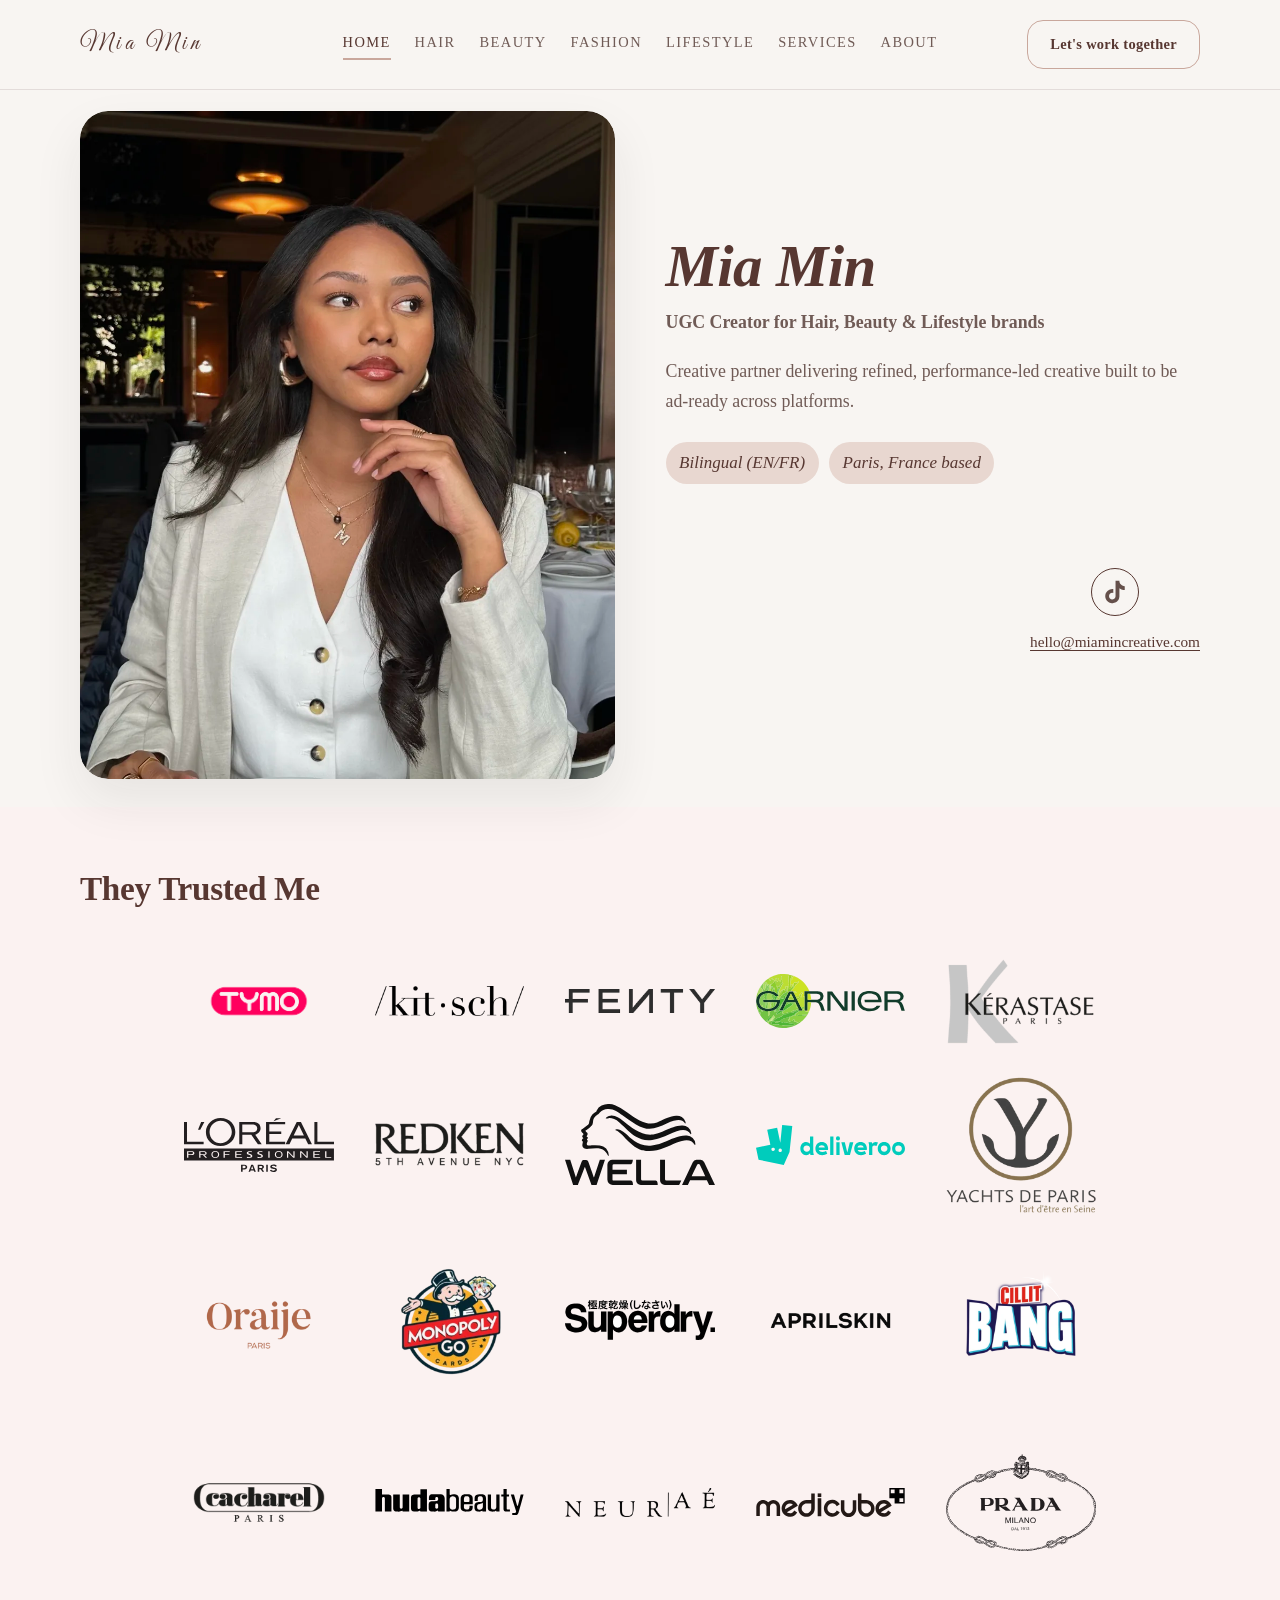
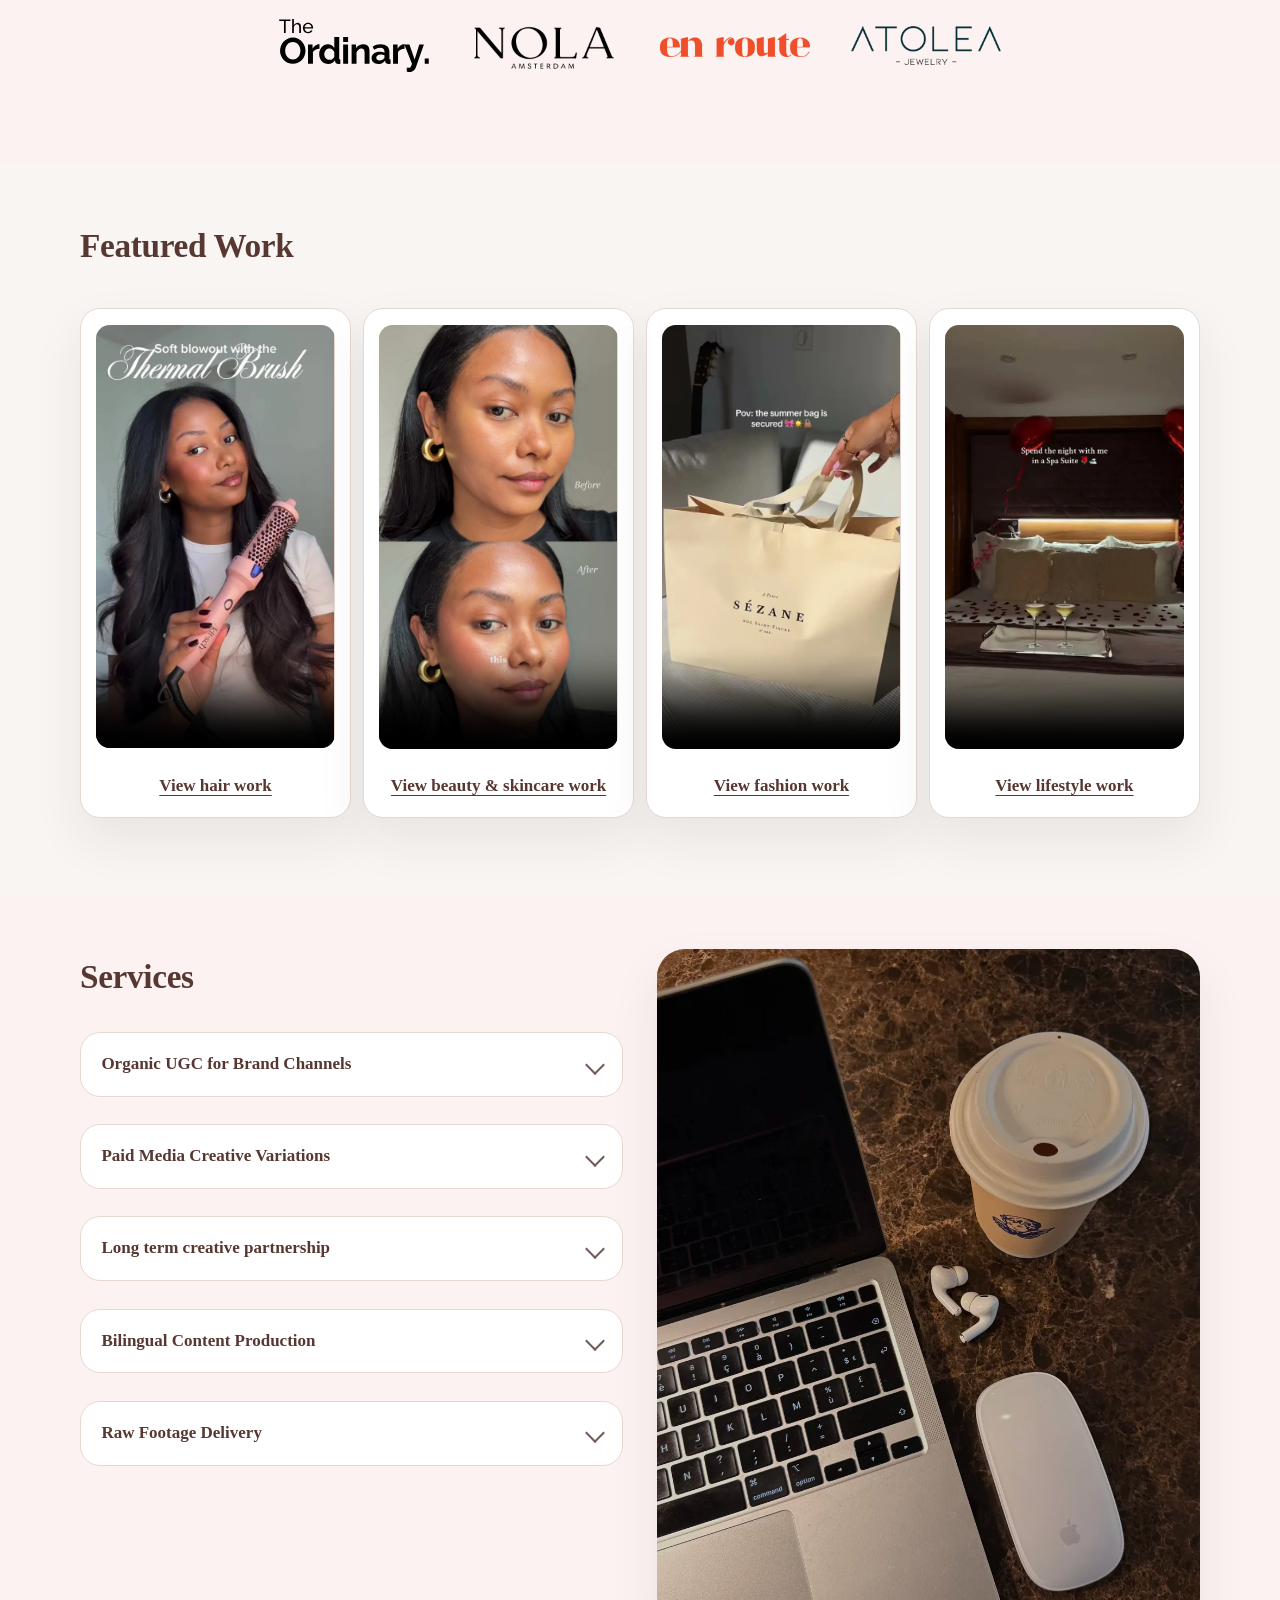
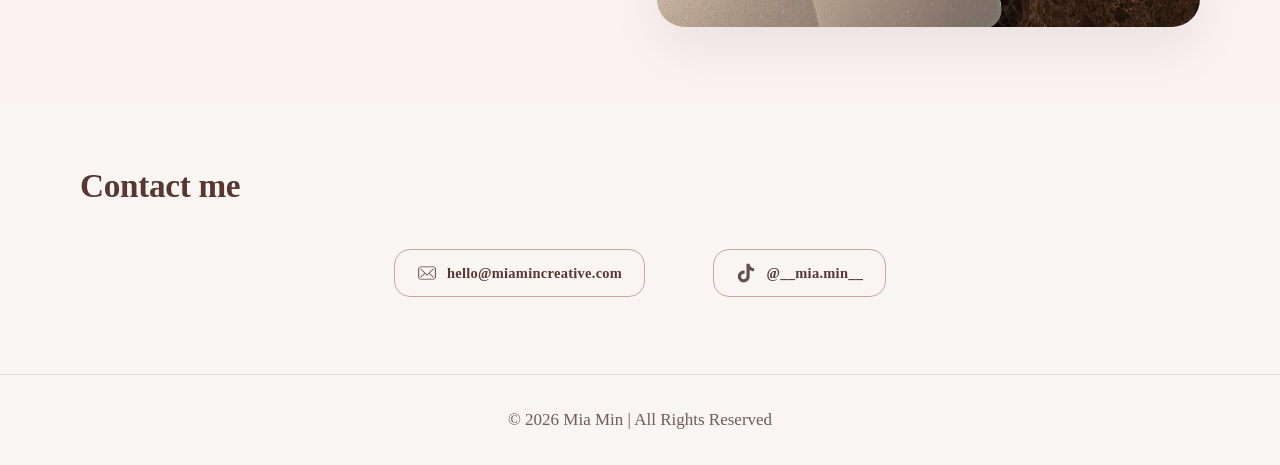
==== commit bcc9f6f1: "big portfolio update" ====
--- a/index.html
+++ b/index.html
@@ -3,1136 +3,287 @@
 <head>
   <meta charset="UTF-8" />
   <meta name="viewport" content="width=device-width, initial-scale=1.0" />
-  <title>Mia Min | Micro-Influencer & UGC Creator</title>
-
+  <!-- Google tag (gtag.js) -->
+  <script async src="https://www.googletagmanager.com/gtag/js?id=G-P4KPC04LGJ"></script>
+  <script>
+    window.dataLayer = window.dataLayer || [];
+    function gtag(){dataLayer.push(arguments);}
+    gtag('js', new Date());
+
+    gtag('config', 'G-P4KPC04LGJ');
+  </script>
+  <title>Mia Min | UGC Creator</title>
+  <meta name="description" content="Mia Min — UGC creator specialising in beauty, hair and lifestyle content. Bilingual (EN/FR), Paris-based. Performance-led creative built for paid and organic placements." />
   <link rel="icon" type="image/jpeg" href="media/Capture d’écran 2025-02-03 201057.png" />
 
-  <!-- (Optional) Disable right-click. Keep only if you really want it. -->
-  <script>
-    document.addEventListener("contextmenu", (event) => event.preventDefault());
-  </script>
-
-  <style>
-    @import url("https://fonts.googleapis.com/css2?family=Chewy&family=DynaPuff&family=Federo&display=swap");
-
-    /* Base */
-    :root{
-  --header-offset: 300px; /* fallback before JS calculates */
-}
-    body {
-      font-family: "Federo", sans-serif;
-      color: #4a2f2a;
-      margin: 0;
-      padding: 0;
-      background-color: #ffffff;
-      line-height: 1.8;
-      transition: background-color 0.2s ease;
-
-      /* Offset for fixed header */
-      padding-top: var(--header-offset);
-    }
-
-    section {
-      padding: 3rem 0;
-    }
-
-    h2 {
-      font-family: "DynaPuff", sans-serif;
-      color: #4a2f2a;
-      font-size: 2rem;
-    }
-
-    section > h2 {
-       text-align: center;
-    }
-
-    hr {
-      border: none;
-      border-top: 2px solid #f3dfd7;
-      margin: 3rem 0;
-    }
-
-    /* Header */
-    #site-header {
-      background-color: #f3dfd7;
-      color: #4a2f2a;
-      padding: 1.5rem;
-
-      display: flex;
-      align-items: center;
-      justify-content: center;
-      gap: 2rem;
-      text-align: center;
-
-      position: fixed;
-      top: 0;
-      left: 0;
-      width: 100%;
-      z-index: 1000;
-
-      transition: padding 320ms cubic-bezier(.22, 1, .36, 1),
-                  box-shadow 320ms cubic-bezier(.22, 1, .36, 1);
-    }
-
-    .header-image {
-      width: 200px;
-      height: auto;
-      border-radius: 12px;
-    }
-
-    .header-content {
-      display: flex;
-      flex-direction: column;
-      align-items: center;
-    }
-
-    #site-header h1 {
-      font-size: 2.2rem;
-      letter-spacing: 2px;
-      margin: 0 0 0.5rem 0;
-      font-family: "Chewy", sans-serif;
-      font-weight: 700;
-    }
-
-    .tagline {
-      font-size: 1.1rem;
-      font-weight: 700;
-      margin: 0.3rem 0 0.8rem 0;
-      opacity: 0.9;
-    }
-
-    .description {
-      font-size: 1.05rem;
-      line-height: 1.6;
-      max-width: 1000px;
-      margin: 0 auto 1rem auto;
-      opacity: 0.9;
-    }
-
-    .meta {
-      font-size: 1rem;
-      opacity: 0.8;
-      margin: 0;
-    }
-
-    /* Collapsing text block */
-    .header-details {
-      overflow: hidden;
-      max-height: 220px;
-      margin-top: 0.6rem;
-
-      opacity: 1;
-      transform: translateY(0);
-
-      transition:
-        max-height 380ms cubic-bezier(.22, 1, .36, 1),
-        opacity 220ms ease,
-        transform 320ms cubic-bezier(.22, 1, .36, 1),
-        margin 320ms cubic-bezier(.22, 1, .36, 1);
-
-      will-change: max-height, opacity, transform;
-    }
-
-    #site-header.scrolled .header-details {
-      max-height: 0;
-      opacity: 0;
-      transform: translateY(-6px);
-      margin-top: 0;
-      pointer-events: none;
-    }
-
-    /* Nav */
-    #site-header nav {
-      margin-top: 1rem;
-      display: flex;
-      justify-content: center;
-      gap: 1.5rem;
-
-      transition: margin-top 320ms cubic-bezier(.22, 1, .36, 1);
-    }
-
-    #site-header nav a {
-      color: #4a2f2a;
-      text-decoration: none;
-      font-size: 1.2rem;
-      cursor: pointer;
-    }
-
-    /* Dropdown */
-    .nav-dropdown {
-      position: relative;
-      display: inline-block;
-    }
-
-    .dropdown-toggle {
-      display: inline-flex;
-      align-items: center;
-      gap: 0.35rem;
-    }
-
-    .dropdown-menu {
-      position: absolute;
-      top: calc(100% + 10px);
-      left: 50%;
-      transform: translateX(-50%) translateY(-6px);
-
-      min-width: 210px;
-      background: #fff;
-      border: 1px solid rgba(74, 47, 42, 0.12);
-      border-radius: 12px;
-      box-shadow: 0 14px 40px rgba(0, 0, 0, 0.10);
-      padding: 0.5rem;
-
-      opacity: 0;
-      pointer-events: none;
-
-      transition: opacity 180ms ease, transform 220ms cubic-bezier(.2, .8, .2, 1);
-      z-index: 2000;
-    }
-
-    .dropdown-menu a {
-      display: block;
-      padding: 0.55rem 0.7rem;
-      border-radius: 10px;
-      font-size: 1rem;
-      text-decoration: none;
-      color: #4a2f2a;
-    }
-
-    .dropdown-menu a:hover {
-      background: rgba(243, 223, 215, 0.6);
-    }
-
-    /* Show on hover (desktop) */
-    .nav-dropdown:hover .dropdown-menu {
-      opacity: 1;
-      pointer-events: auto;
-      transform: translateX(-50%) translateY(0);
-    }
-
-    /* Show on click (JS toggles .open) */
-    .nav-dropdown.open .dropdown-menu {
-      opacity: 1;
-      pointer-events: auto;
-      transform: translateX(-50%) translateY(0);
-    }
-
-    /* Sections */
-    .brands,
-
-    .brands img,
-
-    .projects {
-      max-width: 1000px;
-      margin: auto;
-    }
-
-    .projects > h2 {
-      text-align: center;
-      margin-bottom: 2rem;
-    }
-
-    .project-category h2 {
-      font-size: 1.5rem;
-      color: #8b6c6c;
-      text-align: center;
-    }
-
-    .video-section {
-      display: flex;
-      justify-content: space-around;
-      gap: 1rem;
-      padding: 1rem 0;
-    }
-
-    /* Services accordion */
-    .services {
-      max-width: 900px;
-      margin: 0 auto;
-      padding: 3rem 1.5rem;
-    }
-
-    .services h2 {
-      text-align: center;
-      margin-bottom: 1.5rem;
-    }
-
-    .accordion {
-      display: grid;
-      gap: 0.9rem;
-    }
-
-    .acc-item {
-      background: #fff;
-      border: 1px solid rgba(74, 47, 42, 0.12);
-      border-radius: 16px;
-      overflow: hidden;
-      box-shadow: 0 10px 28px rgba(0, 0, 0, 0.04);
-    }
-
-    .acc-summary {
-      list-style: none;
-      cursor: pointer;
-      padding: 1.1rem 1.2rem;
-      display: flex;
-      align-items: center;
-      justify-content: space-between;
-      gap: 1rem;
-      user-select: none;
-      font-size: 1.05rem;
-      font-weight: 600;
-    }
-
-    .acc-summary::-webkit-details-marker {
-      display: none;
-    }
-
-    .acc-icon {
-      width: 10px;
-      height: 10px;
-      border-right: 2px solid rgba(74, 47, 42, 0.75);
-      border-bottom: 2px solid rgba(74, 47, 42, 0.75);
-      transform: rotate(45deg);
-      transition: transform 240ms cubic-bezier(.2, .8, .2, 1);
-      margin-left: 0.5rem;
-    }
-
-    .acc-item[open] .acc-icon {
-      transform: rotate(-135deg);
-    }
-
-    .acc-content {
-      padding: 0 1.2rem 1.1rem 1.2rem;
-      color: rgba(74, 47, 42, 0.92);
-    }
-
-    .acc-content p {
-      margin: 0.6rem 0;
-      line-height: 1.7;
-    }
-
-    .acc-content ul {
-      margin: 0.6rem 0 0.2rem 1.2rem;
-    }
-
-    .acc-content li {
-      margin: 0.35rem 0;
-    }
-
-    .acc-content-wrap {
-      overflow: hidden;
-      height: 0;
-      transition: height 320ms cubic-bezier(.2, .8, .2, 1);
-    }
-
-    .acc-item[open] {
-      border-color: rgba(74, 47, 42, 0.18);
-    }
-
-    /* About */
-    .about {
-        max-width: 800px;
-        margin: auto;
-        text-align: center;
-    }
-
-    .connect-link {
-      color: #6b4f4f;
-      font-weight: 600;
-      text-decoration: underline;
-      transition: opacity 0.2s ease;
-    }
-
-    .connect-link:hover {
-      opacity: 0.7;
-    }
-
-    /* Contact */
-    .contact {
-      text-align: center;
-    }
-
-    .contact h2 {
-      margin-bottom: 1rem;
-    }
-
-    .contact a {
-      display: inline-flex;
-      align-items: center;
-      color: #6b4f4f;
-      text-decoration: none;
-      font-weight: 600;
-      margin: 0.5rem 1rem;
-    }
-
-    .contact img {
-      width: 50px;
-      height: 50px;
-      margin: 0.5rem;
-      cursor: pointer;
-      transition: transform 0.2s;
-    }
-
-    .contact img:hover {
-      transform: scale(1.1);
-    }
-
-    /* Footer */
-    footer {
-      background-color: #f3dfd7;
-      color: #4a2f2a;
-      text-align: center;
-      padding: 1rem;
-      font-size: 0.9rem;
-    }
-    .case-metrics {
-      width: 100%;
-      height: auto;
-      margin-top: 0.5rem;
-      border-radius: 10px;
-    }
-  </style>
+  <link rel="preconnect" href="https://fonts.googleapis.com" />
+  <link rel="preconnect" href="https://fonts.gstatic.com" crossorigin />
+  <link rel="preload" href="https://fonts.googleapis.com/css2?family=Playfair+Display:ital,wght@0,400;0,500;0,600;0,700;1,700&display=swap" as="style" onload="this.onload=null;this.rel=’stylesheet’" />
+  <noscript><link href="https://fonts.googleapis.com/css2?family=Playfair+Display:ital,wght@0,400;0,500;0,600;0,700;1,700&display=swap" rel="stylesheet" /></noscript>
+
+  <link rel="preload" as="image" href="media/home_hero.webp" />
+  <link rel="stylesheet" href="css/styles.css" />
+  <script src="site.js" defer></script>
 </head>
-
-<body>
-  <header id="site-header">
-    <img src="media/Capture d’écran 2025-01-26 1626212.png" alt="Mia Min" class="header-image" />
-
-    <div class="header-content">
-      <h1>MIA MIN</h1>
-
-      <p class="tagline">UGC Creator for Beauty, Hair &amp; Lifestyle brands</p>
-
-      <div class="header-details">
-        <p class="description">
-          Creative partner delivering refined, performance-led <br> creative built to be ad-ready across platforms.
-        </p>
-        <p class="meta">
-          Bilingual content delivery: English &amp; French<br />
-          📍 Paris, FR based
-        </p>
-      </div>
-
-      <nav>
-        <a href="#brands">Brands</a>
-
-
-        <div class="nav-dropdown">
-          <a href="#projects" class="dropdown-toggle" aria-haspopup="true" aria-expanded="false">
-            Projects <span class="caret">▾</span>
+<body data-page="home">
+  <div data-component="header"></div>
+
+  <main>
+    <section class="hero section-cream">
+      <div class="hero-grid">
+        <div class="hero-portrait">
+          <picture>
+            <source media="(max-width: 640px)" srcset="media/home_hero_mobil.webp" />
+            <img src="media/home_hero.webp" alt="Mia Min portrait" width="1000" height="1250" fetchpriority="high" />
+          </picture>
+        </div>
+        <div class="hero-content">
+          <h1>Mia Min</h1>
+          <p class="tagline" style="font-weight: 600; margin-top: -0.5rem; font-size: 1.05rem;">UGC Creator for Hair, Beauty &amp; Lifestyle brands</p>
+          <p class="intro">
+            Creative partner delivering refined, performance-led creative built to be ad-ready across platforms.
+          </p>
+          <div class="hero-meta">
+            <span>Bilingual (EN/FR)</span>
+            <span>Paris, France based</span>
+          </div>
+          <div class="hero-contact">
+            <a class="hero-tiktok" href="https://www.tiktok.com/@_mia.min_" target="_blank" rel="noopener">
+              <img src="media/logo-tiktok.svg" alt="TikTok" />
+            </a>
+            <a class="hero-mail-link" href="mailto:hello@miamincreative.com">hello@miamincreative.com</a>
+          </div>
+        </div>
+      </div>
+    </section>
+
+    <section id="brands" class="section section-beige">
+      <div class="section-inner">
+        <div class="section-head">
+          <h2>They Trusted Me</h2>
+        </div>
+        <div class="brand-card">
+          <ul class="brand-grid" role="list">
+            <li class="brand-item">
+              <img class="brand-logo" src="hair brands/677be92405e242e38ea66eb4_tymo-logo.webp" alt="Tymo" loading="lazy" />
+            </li>
+            <li class="brand-item">
+              <img class="brand-logo" src="hair brands/Kitsch_logo.webp" alt="Kitsch" loading="lazy" />
+            </li>
+            <li class="brand-item">
+              <img class="brand-logo" src="hair brands/Fenty.webp" alt="Fenty" loading="lazy" />
+            </li>
+            <li class="brand-item">
+              <img class="brand-logo" src="beauty brands/Garnier logo - Brandlogos.net.svg" alt="Garnier" loading="lazy" />
+            </li>
+            <li class="brand-item">
+              <img class="brand-logo" src="hair brands/kerastase-paris-vector-logo.webp" alt="Kerastase" loading="lazy" />
+            </li>
+            <li class="brand-item">
+              <img class="brand-logo" src="hair brands/LOreal Professionnel logo - Brandlogos.net.svg" alt="L'Oreal Professionnel" loading="lazy" />
+            </li>
+            <li class="brand-item">
+              <img class="brand-logo" src="hair brands/redken-vector-logo.webp" alt="Redken" loading="lazy" />
+            </li>
+            <li class="brand-item">
+              <img class="brand-logo" src="hair brands/Wella logo - Brandlogos.net.svg" alt="Wella" loading="lazy" />
+            </li>
+            <li class="brand-item">
+              <img class="brand-logo" src="lifestyle brands/Deliveroo logo.svg" alt="Deliveroo" loading="lazy" />
+            </li>
+            <li class="brand-item">
+              <img class="brand-logo" src="lifestyle brands/Logo_Yachts_de_Paris.webp" alt="Yachts de Paris" loading="lazy" />
+            </li>
+            <li class="brand-item">
+              <img class="brand-logo" src="fashion brands/oraije.webp" alt="Oraije" loading="lazy" />
+            </li>
+            <li class="brand-item">
+              <img class="brand-logo" src="lifestyle brands/3a0bfbd16500eefb8828b5a3b113d146.webp" alt="Brand partner logo" loading="lazy" />
+            </li>
+            <li class="brand-item">
+              <img class="brand-logo" src="fashion brands/Superdry logo.svg" alt="Superdry" loading="lazy" />
+            </li>
+            <li class="brand-item">
+              <img class="brand-logo" src="beauty brands/aprilskin_sns.webp" alt="Aprilskin" loading="lazy" />
+            </li>
+            <li class="brand-item">
+              <img class="brand-logo" src="lifestyle brands/929d843236e50fecb78a.webp" alt="Brand partner logo" loading="lazy" />
+            </li>
+            <li class="brand-item">
+              <img class="brand-logo" src="beauty brands/cacharel-paris-vector-logo.png" alt="Cacharel" loading="lazy" />
+            </li>
+            <li class="brand-item">
+              <img class="brand-logo" src="beauty brands/Huda_Beauty-logo.svg" alt="Huda Beauty" loading="lazy" />
+            </li>
+            <li class="brand-item">
+              <img class="brand-logo" src="beauty brands/Logo_NEURAE.webp" alt="Neurae" loading="lazy" />
+            </li>
+            <li class="brand-item">
+              <img class="brand-logo" src="beauty brands/medicube logo - Brandlogos.net.svg" alt="Medicube" loading="lazy" />
+            </li>
+            <li class="brand-item">
+              <img class="brand-logo" src="beauty brands/Prada logo.svg" alt="Prada" loading="lazy" />
+            </li>
+            <li class="brand-item">
+              <img class="brand-logo" src="beauty brands/The Ordinary logo - Brandlogos.net.svg" alt="The Ordinary" loading="lazy" />
+            </li>
+            <li class="brand-item">
+              <img class="brand-logo" src="fashion brands/new_logo_nola_2_b9d31a99-7326-420c-a421-0125fe99b000.png.webp" alt="Nola" loading="lazy" />
+            </li>
+            <li class="brand-item">
+              <img class="brand-logo" src="fashion brands/tPk8-g9LSEa2.webp" alt="Brand partner logo" loading="lazy" />
+            </li>
+            <li class="brand-item">
+              <img class="brand-logo" src="fashion brands/URv-Q2M9bRg9.webp" alt="Brand partner logo" loading="lazy" />
+            </li>
+          </ul>
+        </div>
+      </div>
+    </section>
+
+    <section class="section section-cream" id="featured-work">
+      <div class="section-inner">
+        <div class="section-head">
+          <h2>Featured Work</h2>
+        </div>
+        <div class="project-grid featured-grid">
+          <article class="project-card featured">
+            <div class="video-card">
+              <video controls preload="metadata" poster="media/posters/kitsch_1.webp">
+                <source src="media/videos/kitsch_1.mp4" type="video/mp4" />
+                Your browser does not support the video tag.
+              </video>
+            </div>
+            <a class="text-link" href="hair.html">View hair work</a>
+          </article>
+          <article class="project-card featured">
+            <div class="video-card">
+              <video controls preload="metadata" poster="media/posters/beauty_1.webp">
+                <source src="media/videos/beauty_1.mp4" type="video/mp4" />
+                Your browser does not support the video tag.
+              </video>
+            </div>
+            <a class="text-link" href="beauty.html">View beauty &amp; skincare work</a>
+          </article>
+          <article class="project-card featured">
+            <div class="video-card">
+              <video controls preload="metadata" poster="media/posters/fashion_1.webp">
+                <source src="media/videos/fashion_1.mp4" type="video/mp4" />
+                Your browser does not support the video tag.
+              </video>
+            </div>
+            <a class="text-link" href="fashion.html">View fashion work</a>
+          </article>
+          <article class="project-card featured">
+            <div class="video-card">
+              <video controls preload="metadata" poster="media/posters/travel_1.webp">
+                <source src="media/videos/travel_1.mp4" type="video/mp4" />
+                Your browser does not support the video tag.
+              </video>
+            </div>
+            <a class="text-link" href="lifestyle.html">View lifestyle work</a>
+          </article>
+        </div>
+      </div>
+    </section>
+
+    <section id="services" class="section section-beige">
+      <div class="section-inner split">
+        <div class="split-content">
+          <h2>Services</h2>
+          <div class="services-list">
+          <details>
+            <summary>Organic UGC for Brand Channels</summary>
+            <div class="service-body">
+              <p>Native-style vertical content designed for brand-owned social platforms.</p>
+              <p><strong>Includes:</strong></p>
+              <ul>
+                <li>Tutorials and routines</li>
+                <li>Soft review formats</li>
+                <li>Trend participation</li>
+                <li>Lifestyle integrations</li>
+              </ul>
+            </div>
+          </details>
+
+          <details>
+            <summary>Paid Media Creative Variations</summary>
+            <div class="service-body">
+              <p>Creative iterations developed to support campaign testing and performance optimization.</p>
+              <p><strong>Includes:</strong></p>
+              <ul>
+                <li>Alternate hooks</li>
+                <li>Messaging variations</li>
+                <li>CTA adjustments</li>
+              </ul>
+            </div>
+          </details>
+
+          <details>
+            <summary>Long term creative partnership</summary>
+            <div class="service-body">
+              <p>Ongoing collaboration combining content production with proactive ideation, helping brands stay consistent, relevant, and aligned with trends.
+              </p>
+              <p><strong>Includes:</strong></p>
+              <ul>
+                <li>Monthly content batches &amp; Ideation</li>
+                <li>Concept proposals</li>
+                <li>Seasonal &amp; trend-driven activations</li>
+                <li>Product spotlight strategy</li>
+                <li>Multi-platform usage</li>
+              </ul>
+            </div>
+          </details>
+
+          <details>
+            <summary>Bilingual Content Production</summary>
+            <div class="service-body">
+              <p>Content delivered in English and French.</p>
+            </div>
+          </details>
+
+          <details>
+            <summary>Raw Footage Delivery</summary>
+            <div class="service-body">
+              <p>Unedited clips delivered for in-house editing and paid media optimization.</p>
+              <p><strong>Includes:</strong></p>
+              <ul>
+                <li>Clean takes</li>
+                <li>Alternate angles</li>
+                <li>Extra B-roll</li>
+              </ul>
+            </div>
+          </details>
+          </div>
+        </div>
+        <div class="split-media">
+          <picture>
+            <source media="(max-width: 640px)" srcset="media/service_mobil.webp" />
+            <img src="media/service.webp" alt="Mia Min portrait" />
+          </picture>
+        </div>
+      </div>
+    </section>
+
+    <section id="contact" class="section section-beige text-white">
+      <div class="section-inner">
+        <div class="section-head">
+          <h2>Contact me</h2>
+        </div>
+        <div class="contact-links">
+          <a href="mailto:hello@miamincreative.com">
+            <img src="media/free-mail-icon-142-thumb.png" alt="Email Icon" />
+            <span>hello@miamincreative.com</span>
           </a>
-          <div class="dropdown-menu" role="menu">
-            <a href="#projects-case-study" role="menuitem">Case Study — KITSCH</a>
-            <a href="#projects-hair" role="menuitem">Hair</a>
-            <a href="#projects-skincare" role="menuitem">Skincare</a>
-            <a href="#projects-beauty" role="menuitem">Beauty</a>
-            <a href="#projects-fashion" role="menuitem">Fashion</a>
-            <a href="#projects-travel" role="menuitem">Travel</a>
-            <a href="#projects-food" role="menuitem">Food &amp; Restaurant</a>
-            <a href="#projects-onsite" role="menuitem">On-site experiences</a>
-            <a href="#projects-home" role="menuitem">Home &amp; Lifestyle</a>
-          </div>
-        </div>
-        <a href="#services">Services</a>
-        <a href="#about">About me</a>
-        <a href="#contact">Contact</a>
-      </nav>
-    </div>
-  </header>
-
-  <section id="brands" class="brands">
-    <h2>Trusted by</h2>
-    <img src="media/brands.png" alt="Brands" />
-  </section>
-
-  <hr />
-
-  <section id="projects" class="projects">
-    <h2>My projects</h2>
-
-
-    <div class="project-category" id="projects-case-study">
-      <h2>Case Study — KITSCH</h2>
-  
-    <div style="max-width:800px; margin:0 auto; text-align:center;">
-      <p style="font-weight:600; font-size:1.1rem;">
-        Ongoing Creative Partnership (2023–Present)
-      </p>
-  
-      <p>
-        Two-year collaboration delivering consistent, performance-ready vertical content across
-        product-led transformations, seasonal activations and lifestyle integrations.
-      </p>
-  
-      <p>
-        Contribution includes proactive ideation, product opportunity identification and ongoing
-        UGC production supporting both organic and paid placements.
-      </p>
-    </div>
-  
-    <div class="video-section" style="display:flex; flex-wrap:wrap; justify-content:center; gap:1.5rem; margin-top:2rem;">
-  
-      <!-- Product-Led Transformation -->
-      <div style="width:22%; min-width:220px; text-align:center;">
-
-        <video width="100%" height="auto" style="max-height:400px;" controls>
-          <source src="media/ProductLedTransformation.mov" type="video/mp4" />
-          Your browser does not support the video tag.
-        </video>
-      
-        <!-- Analytics image -->
-        <img src="media/ProductLedAnalytics.png" 
-             alt="Performance metrics"
-             class="case-metrics" />
-      
-        <p>
-          🔥 Product-Led Transformation<br />
-          Thermal Brush Blowout
-        </p>
-      </div>
-  
-      <!-- Routine-Based Integration -->
-      <div style="width:22%; min-width:220px; text-align:center;">
-        <video width="100%" height="auto" style="max-height:400px;" controls>
-          <source src="media/RoutineBasedIntegration.mov" type="video/mp4" />
-          Your browser does not support the video tag.
-        </video>
-
-        <!-- Analytics image -->
-        <img src="media/RootineBaseAnalytics.png" 
-        alt="Performance metrics"
-        class="case-metrics" />
-        <p>
-          🌿 Routine-Based Integration<br />
-          POV: Natural Hair, But Better
-        </p>
-      </div>
-  
-      <!-- Seasonal Activation -->
-      <div style="width:22%; min-width:220px; text-align:center;">
-        <video width="100%" height="auto" style="max-height:400px;" controls>
-          <source src="media/SeasonalActivation.MOV" type="video/mp4" />
-          Your browser does not support the video tag.
-        </video>
-
-        <!-- Analytics image -->
-        <img src="media/SeasonalActivationAnalytics.png" 
-        alt="Performance metrics"
-        class="case-metrics" />
-
-        <p>
-          💌 Seasonal Activation<br />
-          Valentine’s Day GRWM
-        </p>
-      </div>
-  
-      <!-- Aspirational Lifestyle Integration -->
-      <div style="width:22%; min-width:220px; text-align:center;">
-        <video width="100%" height="auto" style="max-height:400px;" controls>
-          <source src="media/AspirationalIntegration.MOV" type="video/mp4" />
-          Your browser does not support the video tag.
-        </video>
-
-        <!-- Analytics image -->
-        <img src="media/AspirationalAnalytics.png" 
-        alt="Performance metrics"
-        class="case-metrics" />
-
-        <p>
-          ✨ Aspirational Lifestyle Integration<br />
-          Rustic Vanilla Perfume
-        </p>
-      </div>
-    </div>
-  </div>
-
-  <hr />
-
-    <div class="project-category" id="projects-hair">
-      <h2>Hair</h2>
-      <div class="video-section" style="display:flex; flex-wrap:wrap; justify-content:center; gap:1rem;">
-        
-        <div style="width:22%; text-align:center;">
-          <video width="100%" height="auto" style="max-height:400px;" controls>
-            <source src="media/Hair7.MOV" type="video/quicktime" />
-            Your browser does not support the video tag.
-          </video>
-          <p>⭐ Product-Led Transformation<br /> L'Oréal - Absolut Repair </p>
-        </div>
-
-        <div style="width:22%; text-align:center;">
-          <video width="100%" height="auto" style="max-height:400px;" controls>
-            <source src="media/TymoStylux.MP4" type="video/mp4" />
-            Your browser does not support the video tag.
-          </video>
-          <p>✨ Hair Styling Demo<br /> TYMO - Stylux </p>
-        </div>
-
-        <div style="width:22%; text-align:center;">
-          <video width="100%" height="auto" style="max-height:400px;" controls>
-            <source src="media/Loreal.mov" type="video/mp4" />
-            Your browser does not support the video tag.
-          </video>
-          <p>💫 Before and After Transformation<br /> L’Oreal - Metal Detox </p>
-        </div>
-
-        <div style="width:22%; text-align:center;">
-          <video width="100%" height="auto" style="max-height:400px;" controls>
-            <source src="media/TymoCurl.MP4" type="video/quicktime" />
-            Your browser does not support the video tag.
-          </video>
-          <p>💖 Curling Tool Demo<br /> TYMO - Curl Pro Plus </p>
-        </div>
-      </div>
-    </div>
-
-    <hr />
-
-    <div class="project-category" id="projects-skincare">
-      <h2>Skincare</h2>
-      <div class="video-section" style="display:flex; flex-wrap:wrap; justify-content:center; gap:1rem;">
-        <div style="width:22%; text-align:center;">
-          <video width="100%" height="auto" style="max-height:400px;" controls>
-            <source src="media/skincare1.MP4" type="video/mp4" />
-            Your browser does not support the video tag.
-          </video>
-          <p>🫧 Skincare Review <br /> Celladix</p>
-        </div>
-
-        <div style="width:22%; text-align:center;">
-          <video width="100%" height="auto" style="max-height:400px;" controls>
-            <source src="media/skincare3.MP4" type="video/mp4" />
-            Your browser does not support the video tag.
-          </video>
-          <p>☕ Skincare Routine Demo ☕<br /> Neuraé</p>
-        </div>
-
-        <div style="width:22%; text-align:center;">
-          <video width="100%" height="auto" style="max-height:400px;" controls>
-            <source src="media/skincare2.MP4" type="video/mp4" />
-            Your browser does not support the video tag.
-          </video>
-          <p>🧖‍♀️ ASMR Lifestyle Product Integration <br /> The Ordinary</p>
-        </div>
-
-        <div style="width:22%; text-align:center;">
-          <video width="100%" height="auto" style="max-height:400px;" controls>
-            <source src="media/Skincare5.mp4" type="video/mp4" />
-            Your browser does not support the video tag.
-          </video>
-          <p>💆‍♀️ First Impression <br /> April Skin</p>
-        </div>
-      </div>
-    </div>
-
-    <hr />
-
-    <div class="project-category" id="projects-beauty">
-      <h2>Beauty</h2>
-      <div class="video-section" style="display:flex; flex-wrap:wrap; justify-content:center; gap:1rem;">
-        
-        <div style="width:22%; text-align:center;">
-          <video width="100%" height="auto" style="max-height:400px;" controls>
-            <source src="media/beauty_lancome.mp4" type="video/mp4" />
-            Your browser does not support the video tag.
-          </video>
-          <p>💄 Product Review<br /> Lancôme</p>
-        </div>
-
-        <div style="width:22%; text-align:center;">
-          <video width="100%" height="auto" style="max-height:400px;" controls>
-            <source src="media/makeup1.MP4" type="video/mp4" />
-            Your browser does not support the video tag.
-          </video>
-          <p>💄 Blush Try-On<br /> Huda beauty</p>
-        </div>
-
-        <div style="width:22%; text-align:center;">
-          <video width="100%" height="auto" style="max-height:400px;" controls>
-            <source src="media/makeup2.MP4" type="video/mp4" />
-            Your browser does not support the video tag.
-          </video>
-          <p>💅 Makeup First Impression<br /> NYX Cosmetics</p>
-        </div>
-
-        <div style="width:22%; text-align:center;">
-          <video width="100%" height="auto" style="max-height:400px;" controls>
-            <source src="media/beauty_cacharel.MP4" type="video/mp4" />
-            Your browser does not support the video tag.
-          </video>
-          <p>💐 Lifestyle Product Focus<br /> Cacharel Fragrance</p>
-        </div>
-
-      </div>
-    </div>
-
-    <hr />
-
-    <div class="project-category" id="projects-fashion">
-      <h2>Fashion</h2>
-      <div class="video-section" style="display:flex; flex-wrap:wrap; justify-content:center; gap:1rem;">
-        <div style="width:22%; text-align:center;">
-          <video width="100%" height="auto" style="max-height:400px;" controls>
-            <source src="media/fashion2.MP4" type="video/mp4" />
-            Your browser does not support the video tag.
-          </video>
-          <p>🛍️ Bag Unboxing<br /> Sézane</p>
-        </div>
-
-        <div style="width:22%; text-align:center;">
-          <video width="100%" height="auto" style="max-height:400px;" controls>
-            <source src="media/Fashion1.MP4" type="video/mp4" />
-            Your browser does not support the video tag.
-          </video>
-          <p>💍 Jewelry Try-on Haul<br /> Nola Amsterdam</p>
-        </div>
-
-        <div style="width:22%; text-align:center;">
-          <video width="100%" height="auto" style="max-height:400px;" controls>
-            <source src="media/fashion4.mp4" type="video/mp4" />
-            Your Browser Does not support the video tag.
-          </video>
-          <p>👢 Outfit Styling<br /> UGG</p>
-        </div>
-
-        <div style="width:22%; text-align:center;">
-          <video width="100%" height="auto" style="max-height:400px;" controls>
-            <source src="media/fashion5.MOV" type="video/quicktime" />
-            Your browser does not support the video tag.
-          </video>
-          <p>✨ Outfit Check</p>
-        </div>
-      </div>
-    </div>
-
-    <hr />
-
-    <div class="project-category" id="projects-travel">
-      <h2>Travel</h2>
-      <div class="video-section" style="display:flex; flex-wrap:wrap; justify-content:center; gap:1rem;">
-        <div style="width:22%; text-align:center;">
-          <video width="100%" height="auto" style="max-height:400px;" controls>
-            <source src="media/travel1.mp4" type="video/mp4" />
-            Your browser does not support the video tag.
-          </video>
-          <p>🏨 Lifestyle Ambiance shots<br /> VIP Yatch Paris</p>
-        </div>
-
-        <div style="width:22%; text-align:center;">
-          <video width="100%" height="auto" style="max-height:400px;" controls>
-            <source src="media/travel3.MOV" type="video/quicktime" />
-            Your browser does not support the video tag.
-          </video>
-          <p>🌊 Scenic Lifestyle Shots<br /> Polaris Rent</p>
-        </div>
-
-        <div style="width:22%; text-align:center;">
-          <video width="100%" height="auto" style="max-height:400px;" controls>
-            <source src="media/travel2.MOV" type="video/quicktime" />
-            Your browser does not support the video tag.
-          </video>
-          <p>🌿 Aspirational Lifestyle Content<br /> Independent Hotel Property</p>
-        </div>
-
-        <div style="width:22%; text-align:center;">
-          <video width="100%" height="auto" style="max-height:400px;" controls>
-            <source src="media/lifestyle1.MP4" type="video/mp4" />
-            Your browser does not support the video tag.
-          </video>
-          <p>🚤 Lifestyle Travel Video<br /> Boat tour company</p>
-        </div>
-      </div>
-    </div>
-
-    <hr />
-
-    <div class="project-category" id="projects-food">
-      <h2>Food &amp; Restaurant</h2>
-      <div class="video-section" style="display:flex; flex-wrap:wrap; justify-content:center; gap:1rem;">
-        <div style="width:22%; text-align:center;">
-          <video width="100%" height="auto" style="max-height:400px;" controls>
-            <source src="media/Resto4.MOV" type="video/quicktime" />
-            Your browser does not support the video tag.
-          </video>
-          <p>🍣 Ambience Lifestyle Content<br /> (Launch Event) <br /> Atica (Immersive Restaurant)</p>
-        </div>
-
-        <div style="width:22%; text-align:center;">
-          <video width="100%" height="auto" style="max-height:400px;" controls>
-            <source src="media/resto5.MOV" type="video/quicktime" />
-            Your browser does not support the video tag.
-          </video>
-          <p>🍽️ Soft Promo<br /> Les Artizans Montorgueil</p>
-        </div>
-
-        <div style="width:22%; text-align:center;">
-          <video width="100%" height="auto" style="max-height:400px;" controls>
-            <source src="media/food1.MOV" type="video/quicktime" />
-            Your browser does not support the video tag.
-          </video>
-          <p>🍣 Lifestyle Product Integration<br /> Sushi Shop (Food Delivery)</p>
-        </div>
-
-        <div style="width:22%; text-align:center;">
-          <video width="100%" height="auto" style="max-height:400px;" controls>
-            <source src="media/resto6.MOV" type="video/quicktime" />
-            Your browser does not support the video tag.
-          </video>
-          <p>🍷 Aspirational Lifestyle Content<br /> L'Escargot Montorgueil</p>
-        </div>
-      </div>
-    </div>
-
-    <hr />
-
-    <div class="project-category" id="projects-onsite">
-      <h2>On site experiences</h2>
-      <div class="video-section" style="display:flex; flex-wrap:wrap; justify-content:center; gap:1rem;">
-        
-        <div style="width:22%; text-align:center;">
-          <video width="100%" height="auto" style="max-height:400px;" controls>
-            <source src="media/onsite2.mp4" type="video/mp4" />
-            Your browser does not support the video tag.
-          </video>
-          <p>🕶️ Shopping Experience Vlog <br /> Optic Lab</p>
-        </div>
-
-        <div style="width:22%; text-align:center;">
-          <video width="100%" height="auto" style="max-height:400px;" controls>
-            <source src="media/onsite1.MP4" type="video/mp4" />
-            Your browser does not support the video tag.
-          </video>
-          <p>💅 POV Lifestyle video <br /> Nail Salon</p>
-        </div>
-
-        <div style="width:22%; text-align:center;">
-          <video width="100%" height="auto" style="max-height:400px;" controls>
-            <source src="media/onsite3.MOV" type="video/quicktime" />
-            Your browser does not support the video tag.
-          </video>
-          <p>🧘‍♀️ Aspirational Lifestyle Video <br /> Cosmo Pilates</p>
-        </div>
-
-        <div style="width:22%; text-align:center;">
-          <video width="100%" height="auto" style="max-height:400px;" controls>
-            <source src="media/onsite4.MOV" type="video/quicktime" />
-            Your browser does not support the video tag.
-          </video>
-          <p>🪞 Lifestyle Video<br /> Maison Magnifisens</p>
-        </div>
-      </div>
-    </div>
-
-    <hr />
-
-    <div class="project-category" id="projects-home">
-      <h2>Home &amp; Lifestyle</h2>
-      <div class="video-section" style="display:flex; flex-wrap:wrap; justify-content:center; gap:1rem;">
-        <div style="width:22%; text-align:center;">
-          <video width="100%" height="auto" style="max-height:400px;" controls>
-            <source src="media/Lifestyle5.mp4" type="video/mp4" />
-            Your browser does not support the video tag.
-          </video>
-          <p>🥛 Aesthetic Product Integration<br /> Alpro</p>
-        </div>
-
-        <div style="width:22%; text-align:center;">
-          <video width="100%" height="auto" style="max-height:400px;" controls>
-            <source src="media/lifestyle3.MP4" type="video/mp4" />
-            Your browser does not support the video tag.
-          </video>
-          <p>🫧 Vlog-Style Product Integration<br /> Cillit Bang</p>
-        </div>
-
-        <div style="width:22%; text-align:center;">
-          <video width="100%" height="auto" style="max-height:400px;" controls>
-            <source src="media/Tech1.MP4" type="video/mp4" />
-            Your browser does not support the video tag.
-          </video>
-          <p>☕ Product Unboxing &amp; Demo<br /> Nespresso</p>
-        </div>
-
-        <div style="width:22%; text-align:center;">
-          <video width="100%" height="auto" style="max-height:400px;" controls>
-            <source src="media/Zeeman.MOV" type="video/quicktime" />
-            Your browser does not support the video tag.
-          </video>
-          <p>🪣 Comedic Product Demo<br /> Zeeman <br /> (french version)</p>
-        </div>
-      </div>
-    </div>
-  </section>
-
-    <hr />
-
-  </section>
-
-  <section id="services" class="services">
-    <h2>Services</h2>
-
-    <div class="accordion" id="services-accordion">
-      <details class="acc-item">
-        <summary class="acc-summary">
-          <span>Organic UGC for Brand Channels</span>
-          <span class="acc-icon" aria-hidden="true"></span>
-        </summary>
-        <div class="acc-content">
-          <p>Native-style vertical content designed for brand-owned social platforms.</p>
-          <p><strong>Includes:</strong></p>
-          <ul>
-            <li>Tutorials and routines</li>
-            <li>Soft review formats</li>
-            <li>Trend participation</li>
-            <li>Lifestyle integrations</li>
-          </ul>
-        </div>
-      </details>
-
-      <details class="acc-item">
-        <summary class="acc-summary">
-          <span>Paid Media Creative Variations</span>
-          <span class="acc-icon" aria-hidden="true"></span>
-        </summary>
-        <div class="acc-content">
-          <p>Creative iterations developed to support campaign testing and performance optimization.</p>
-          <p><strong>Includes:</strong></p>
-          <ul>
-            <li>Alternate hooks</li>
-            <li>Messaging variations</li>
-            <li>CTA adjustments</li>
-          </ul>
-        </div>
-      </details>
-
-      <details class="acc-item">
-        <summary class="acc-summary">
-          <span>Long term creative partnership</span>
-          <span class="acc-icon" aria-hidden="true"></span>
-        </summary>
-        <div class="acc-content">
-          <p>Long-term content collaboration supported by proactive ideation and activation planning.</p>
-          <p>
-            I work closely with brands to identify content gaps, product opportunities, trend moments and calendar-based
-            activations, contributing to creative proposals rather than working from fixed campaign briefs.
-          </p>
-          <p><strong>Includes:</strong></p>
-          <ul>
-            <li>Monthly content batches &amp; Ideation</li>
-            <li>Concept proposals</li>
-            <li>Seasonal &amp; trend-driven activations</li>
-            <li>Product spotlight strategy</li>
-            <li>Multi-platform usage</li>
-          </ul>
-        </div>
-      </details>
-
-      <details class="acc-item">
-        <summary class="acc-summary">
-          <span>Bilingual Content Production</span>
-          <span class="acc-icon" aria-hidden="true"></span>
-        </summary>
-        <div class="acc-content">
-          <p>Content delivered in English and French.</p>
-        </div>
-      </details>
-
-      <details class="acc-item">
-        <summary class="acc-summary">
-          <span>Raw Footage Delivery</span>
-          <span class="acc-icon" aria-hidden="true"></span>
-        </summary>
-        <div class="acc-content">
-          <p>Unedited clips delivered for in-house editing and paid media optimization.</p>
-          <p><strong>Includes:</strong></p>
-          <ul>
-            <li>Clean takes</li>
-            <li>Alternate angles</li>
-            <li>Extra B-roll</li>
-          </ul>
-        </div>
-      </details>
-    </div>
-  </section>
-
-  <hr />
-
-  <section id="about" class="about">
-    <div>
-      <h2>About me</h2>
-      <p>I’m Mia, a UGC creator specialising in beauty, hair and lifestyle content for modern digital brands.</p>
-      <p>
-        My work combines refined visuals with a strong understanding of paid media and platform-native storytelling.
-        In addition to campaign-based collaborations, I support brands through ongoing creative partnerships —
-        identifying content opportunities, seasonal moments and strategic angles that drive consistent, performance-led output.
-      </p>
-      <p>
-        Over the past years, I’ve collaborated with brands across beauty, fashion, tech and travel, delivering both
-        structured campaign creative and long-term content development.
-      </p>
-      <p>I create primarily in English, with French-language delivery available for EU-based campaigns.</p>
-      <p>
-        If you’re looking for a creative partner who combines aesthetic precision with strategic awareness,
-        <a href="mailto:hello@miamincreative.com" class="connect-link">let’s connect.</a>
-      </p>
-    </div>
-  </section>
-
-  <hr />
-
-  <section id="contact" class="contact">
-    <h2>Contact me</h2>
-    <a href="mailto:hello@miamincreative.com">
-      <img src="media/c0b38ea72f73e3f64a90a8b000ab2f05.webp" alt="Email Icon" />
-    </a>
-    <a href="https://www.tiktok.com/@_mia.min_" target="_blank" rel="noopener">
-      <img src="media/tiktok-logo-tikok-icon-transparent-tikok-app-logo-free-png.jpg" alt="TikTok Icon" />
-    </a>
-    <a href="https://www.instagram.com/__mia.min__" target="_blank" rel="noopener">
-      <img src="media/Instagram.png" alt="Instagram Icon" />
-    </a>
-  </section>
-
-  <footer>
-    <p>&copy; 2026 Mia Min | All Rights Reserved</p>
-  </footer>
-
-  <script>
-    document.addEventListener("DOMContentLoaded", () => {
-      /* Smooth scroll (internal anchors only) */
-      document.querySelectorAll("nav a").forEach((a) => {
-        a.addEventListener("click", (e) => {
-            const href = a.getAttribute("href");
-            if (!href || !href.startsWith("#")) return;
-
-            const target = document.querySelector(href);
-            if (!target) return;
-
-            e.preventDefault();
-
-            const header = document.getElementById("site-header");
-            const headerHeight = header ? header.offsetHeight : 0;
-
-            const y =
-            target.getBoundingClientRect().top +
-            window.pageYOffset -
-            headerHeight -
-            8; // small visual spacing
-
-            window.scrollTo({
-            top: y,
-            behavior: "smooth",
-            });
-        });
-        });
-
-      /* Collapse header on scroll */
-      const header = document.getElementById("site-header");
-      if (header) {
-        const enter = 80;
-        const exit = 40;
-
-        const onScroll = () => {
-          const y = window.scrollY || document.documentElement.scrollTop;
-          if (!header.classList.contains("scrolled") && y > enter) header.classList.add("scrolled");
-          else if (header.classList.contains("scrolled") && y < exit) header.classList.remove("scrolled");
-        };
-
-        onScroll();
-        window.addEventListener("scroll", onScroll, { passive: true });
-      }
-
-      /* Services accordion */
-      const accordion = document.getElementById("services-accordion");
-      if (accordion) {
-        accordion.querySelectorAll(".acc-item").forEach((item) => {
-          const content = item.querySelector(".acc-content");
-          if (!content) return;
-
-          // Avoid wrapping twice (hot reload safety)
-          if (content.parentElement?.classList.contains("acc-content-wrap")) return;
-
-          const wrap = document.createElement("div");
-          wrap.className = "acc-content-wrap";
-          content.parentNode.insertBefore(wrap, content);
-          wrap.appendChild(content);
-
-          if (item.hasAttribute("open")) wrap.style.height = content.scrollHeight + "px";
-        });
-
-        const closeItem = (item) => {
-          const wrap = item.querySelector(".acc-content-wrap");
-          const content = item.querySelector(".acc-content");
-          if (!wrap || !content) return;
-
-          wrap.style.height = content.scrollHeight + "px";
-          requestAnimationFrame(() => (wrap.style.height = "0px"));
-          setTimeout(() => item.removeAttribute("open"), 10);
-        };
-
-        const openItem = (item) => {
-          const wrap = item.querySelector(".acc-content-wrap");
-          const content = item.querySelector(".acc-content");
-          if (!wrap || !content) return;
-
-          item.setAttribute("open", "");
-          wrap.style.height = "0px";
-          requestAnimationFrame(() => (wrap.style.height = content.scrollHeight + "px"));
-        };
-
-        accordion.addEventListener("click", (e) => {
-          const summary = e.target.closest("summary");
-          if (!summary) return;
-
-          const item = summary.closest(".acc-item");
-          if (!item) return;
-
-          e.preventDefault();
-
-          // Close others (single-open behavior)
-          accordion.querySelectorAll(".acc-item[open]").forEach((openOne) => {
-            if (openOne !== item) closeItem(openOne);
-          });
-
-          // Toggle clicked
-          if (item.hasAttribute("open")) closeItem(item);
-          else openItem(item);
-        });
-
-        window.addEventListener("resize", () => {
-          accordion.querySelectorAll(".acc-item[open]").forEach((item) => {
-            const wrap = item.querySelector(".acc-content-wrap");
-            const content = item.querySelector(".acc-content");
-            if (wrap && content) wrap.style.height = content.scrollHeight + "px";
-          });
-        });
-      }
-
-      /* Projects dropdown (click + close) */
-      const dd = document.querySelector(".nav-dropdown");
-      const toggle = document.querySelector(".dropdown-toggle");
-
-      if (dd && toggle) {
-        toggle.addEventListener("click", (e) => {
-          e.preventDefault();
-          dd.classList.toggle("open");
-          toggle.setAttribute("aria-expanded", dd.classList.contains("open"));
-        });
-
-        dd.querySelectorAll(".dropdown-menu a").forEach((link) => {
-          link.addEventListener("click", () => {
-            dd.classList.remove("open");
-            toggle.setAttribute("aria-expanded", "false");
-          });
-        });
-
-        document.addEventListener("click", (e) => {
-          if (!dd.contains(e.target)) {
-            dd.classList.remove("open");
-            toggle.setAttribute("aria-expanded", "false");
-          }
-        });
-      }
-    });
-  </script>
+          <a href="https://www.tiktok.com/@_mia.min_" target="_blank" rel="noopener">
+            <img src="media/logo-tiktok.svg" alt="TikTok Icon" />
+            <span>@__mia.min__</span>
+          </a>
+        </div>
+      </div>
+    </section>
+  </main>
+
+  <div data-component="footer"></div>
 </body>
-</html>+</html>
--- a/css/styles.css
+++ b/css/styles.css
@@ -0,0 +1,1354 @@
+/* base */
+:root {
+  --bg-light: #F8F5F2;
+  --bg-dark: #FBF2F1;
+  --bg: var(--bg-light);
+  /* Text colors: change these two to update all text */
+  --text-dark: #573731; 
+  --text-light: #705b56;
+  --text: var(--text-dark);
+  --text-muted: var(--text-light);
+  --accent: #c9a79c;
+  --secondary: #e8d7d0;
+  --header-height: 84px;
+  --white: #ffffff;
+  --line: rgba(74, 47, 42, 0.12);
+  --shadow: 0 22px 50px rgba(43, 43, 43, 0.08);
+  --radius-xl: 28px;
+  --radius-lg: 20px;
+  --radius-md: 14px;
+  --radius-sm: 10px;
+  --container: min(1120px, 90vw);
+  --transition: 220ms ease;
+  --font-display: "Playfair Display";
+  --font-body: "Neue Haas Grotesk";
+  --font-brand: "Brand Font 2";
+}
+
+@font-face {
+  font-family: "Brand Font 2";
+  src: url("brand-font-2.woff") format("woff"),
+       url("Brand Font 2.ttf") format("truetype");
+  font-weight: 400;
+  font-style: normal;
+  font-display: swap;
+}
+
+html {
+  font-size: 17px;
+}
+
+* {
+  box-sizing: border-box;
+  margin: 0;
+  padding: 0;
+}
+
+body {
+  font-family: var(--font-body);
+  background: var(--bg);
+  color: var(--text);
+  line-height: 1.7;
+  padding-top: var(--header-height);
+}
+
+img,
+video {
+  display: block;
+  width: 100%;
+  height: auto;
+}
+
+a {
+  color: inherit;
+  text-decoration: none;
+}
+
+p {
+  margin-bottom: 1rem;
+  color: var(--text-muted);
+}
+
+p:last-child {
+  margin-bottom: 0;
+}
+
+h1,
+h2,
+h3 {
+  font-family: var(--font-display);
+  font-style: normal;
+  font-weight: 700;
+  color: var(--text);
+  letter-spacing: -0.01em;
+}
+
+h1 {
+  font-size: clamp(2.6rem, 3.8vw, 3.6rem);
+  line-height: 1.1;
+  font-style: italic;
+}
+
+h2 {
+  font-size: clamp(1.8rem, 2.6vw, 2.4rem);
+  color: var(--text-dark);
+}
+
+h3 {
+  font-size: 1.2rem;
+}
+
+section h1::first-letter,
+section h2::first-letter,
+section h3::first-letter {
+  text-transform: uppercase;
+}
+
+/* layout */
+main {
+  overflow: hidden;
+}
+
+.section {
+  padding: 3.2rem 0 4.5rem;
+  scroll-margin-top: calc(var(--header-height) + 24px);
+  color: var(--text);
+}
+
+#services.section {
+  scroll-margin-top: calc(var(--header-height) - 30px);
+}
+
+.section-light {
+  background: var(--bg-light);
+}
+
+.section-beige {
+  background: var(--bg-dark);
+  --text: var(--text-dark);
+  --text-muted: var(--text-light);
+}
+
+.section-cream {
+  background: var(--bg-light);
+}
+
+.text-white {
+  --text: var(--text-light);
+  --text-muted: var(--text-light);
+}
+
+#contact.section {
+  background: var(--bg-light);
+  --text: var(--text-dark);
+  --text-muted: var(--text-light);
+}
+
+body[data-page="hair"] #contact.section {
+  background: var(--bg-dark);
+  --text: var(--text-dark);
+  --text-muted: var(--text-light);
+}
+
+body[data-page="fashion"] #contact.section {
+  background: var(--bg-light);
+  --text: var(--text-dark);
+  --text-muted: var(--text-light);
+}
+
+body[data-page="beauty"] #contact.section {
+  background: var(--bg-dark);
+  --text: var(--text-dark);
+  --text-muted: var(--text-light);
+}
+
+body[data-page="about"] #contact.section {
+  background: var(--bg-dark);
+  --text: var(--text-dark);
+  --text-muted: var(--text-light);
+}
+
+body[data-page="lifestyle"] #contact.section {
+  background: var(--bg-dark);
+  --text: var(--text-dark);
+  --text-muted: var(--text-light);
+}
+
+.section-inner {
+  width: var(--container);
+  margin: 0 auto;
+}
+
+.section-head {
+  max-width: 720px;
+  margin-bottom: 2rem;
+}
+
+.section-head .tagline {
+  font-size: 1.2rem;
+  margin-top: 0.3rem;
+  margin-bottom: 0;
+}
+
+.section-actions {
+  margin-top: 2rem;
+  display: flex;
+  justify-content: flex-start;
+}
+
+.grid-3 {
+  display: grid;
+  grid-template-columns: repeat(auto-fit, minmax(240px, 1fr));
+  gap: 1.5rem;
+}
+
+.eyebrow {
+  text-transform: uppercase;
+  letter-spacing: 0.2em;
+  font-size: 0.72rem;
+  color: var(--text-muted);
+  margin-bottom: 0.6rem;
+}
+
+.hero .eyebrow {
+  font-size: 0.9rem;
+  letter-spacing: 0.24em;
+  color: var(--text);
+  font-weight: 600;
+}
+
+.hero {
+  min-height: 70vh;
+  display: flex;
+  align-items: center;
+}
+
+.hero-grid {
+  width: var(--container);
+  margin: 0 auto;
+  display: grid;
+  grid-template-columns: minmax(0, 2fr) minmax(0, 3fr);
+  column-gap: 3rem;
+  row-gap: 0;
+  align-items: center;
+}
+
+.hero-portrait {
+  border-radius: var(--radius-xl);
+  overflow: hidden;
+  box-shadow: var(--shadow);
+  background: transparent;
+  padding: 0;
+  margin: 1.6rem 0;
+}
+
+.hero-portrait img {
+  border-radius: var(--radius-xl);
+  width: 100%;
+  height: auto;
+  display: block;
+}
+
+
+.hero-content {
+  display: flex;
+  flex-direction: column;
+  gap: 0.9rem;
+}
+
+.hero-content .tagline {
+  margin: 0.6rem 0 0.2rem;
+}
+
+.hero-content .tagline:last-child {
+  margin-bottom: 0;
+}
+
+.hero-content .intro {
+  margin: 0;
+}
+
+.hero-marquee {
+  grid-column: 1 / -1;
+  margin-top: 0.4rem;
+  min-width: 0;
+}
+
+body:not([data-page="home"]) .hero {
+  padding-bottom: 2.5rem;
+}
+
+.logo-marquee {
+  width: 100%;
+  --logo-gap: clamp(1.6rem, 4vw, 3.2rem);
+  --logo-width: 75px;
+  --logo-height: auto;
+  --logo-duration: 20s;
+}
+
+.logo-marquee--empty {
+  display: none;
+}
+
+.logo-marquee__viewport {
+  overflow: hidden;
+  width: 100%;
+}
+
+.logo-marquee__track {
+  display: flex;
+  align-items: center;
+  width: max-content;
+  animation: logo-scroll var(--logo-duration, 28s) linear infinite;
+  will-change: transform;
+}
+
+.logo-marquee__group {
+  display: flex;
+  align-items: center;
+  gap: var(--logo-gap);
+  padding-right: var(--logo-gap);
+}
+
+.logo-marquee__logo {
+  height: var(--logo-height);
+  width: var(--logo-width);
+  object-fit: contain;
+  flex: 0 0 auto;
+}
+
+@keyframes logo-scroll {
+  from {
+    transform: translate3d(0, 0, 0);
+  }
+  to {
+    transform: translate3d(-50%, 0, 0);
+  }
+}
+
+.hero-meta {
+  display: flex;
+  flex-wrap: wrap;
+  gap: 0.6rem;
+  margin-top: 0.6rem;
+}
+
+.hero-meta span {
+  padding: 0.4rem 0.8rem;
+  border-radius: 999px;
+  background: var(--secondary);
+  font-size: 1rem;
+  font-style: italic;
+}
+
+.hero-actions {
+  margin-top: 1.2rem;
+  display: flex;
+  flex-wrap: wrap;
+  gap: 0.8rem;
+}
+
+@media (min-width: 901px) {
+  body[data-page="home"] .hero-grid {
+    grid-template-columns: minmax(0, 3fr) minmax(0, 3fr);
+  }
+}
+
+body[data-page="home"] .hero-content h1 {
+  font-size: clamp(3rem, 4.6vw, 4.2rem);
+}
+
+body[data-page="home"] .hero-content .tagline {
+  font-size: 1.2rem;
+}
+
+body[data-page="home"] .hero-content .intro {
+  max-width: 620px;
+  font-size: 1.05rem;
+}
+
+body[data-page="hair"] .hero-content .tagline {
+  font-size: 1.2rem;
+}
+
+body[data-page="hair"] .hero-content .intro {
+  max-width: 620px;
+  font-size: 1.05rem;
+}
+
+body[data-page="hair"] .site-header {
+  background: var(--bg-dark);
+}
+
+body[data-page="hair"] .site-footer {
+  background: var(--bg-dark);
+  border-top-color: var(--secondary);
+}
+
+body[data-page="fashion"] .site-header {
+  background: var(--bg-dark);
+}
+
+body[data-page="fashion"] .site-footer {
+  background: var(--bg-light);
+  border-top-color: var(--line);
+}
+
+body[data-page="beauty"] .site-header {
+  background: var(--bg-dark);
+}
+
+body[data-page="beauty"] .logo-marquee {
+  --logo-duration: 40s;
+}
+
+body[data-page="beauty"] .site-footer {
+  background: var(--bg-dark);
+  border-top-color: var(--secondary);
+}
+
+body[data-page="about"] .site-header {
+  background: var(--bg-dark);
+}
+
+body[data-page="about"] .site-footer {
+  background: var(--bg-dark);
+  border-top-color: var(--secondary);
+}
+
+body[data-page="lifestyle"] .site-header {
+  background: var(--bg-dark);
+}
+
+body[data-page="lifestyle"] .site-footer {
+  background: var(--bg-dark);
+  border-top-color: var(--secondary);
+}
+
+.split {
+  display: grid;
+  grid-template-columns: repeat(auto-fit, minmax(260px, 1fr));
+  gap: 2rem;
+  align-items: start;
+}
+
+.split-content {
+  display: flex;
+  flex-direction: column;
+  gap: 1.6rem;
+}
+
+.split-media {
+  border-radius: var(--radius-xl);
+  overflow: hidden;
+  background: var(--secondary);
+  box-shadow: var(--shadow);
+}
+
+.split-media img {
+  width: 100%;
+  height: 100%;
+  object-fit: cover;
+}
+
+/* components */
+.button,
+.button-outline {
+  display: inline-flex;
+  align-items: center;
+  justify-content: center;
+  padding: 0.8rem 1.5rem;
+  border-radius: 16px;
+  font-weight: 600;
+  letter-spacing: 0.02em;
+  transition: transform var(--transition), box-shadow var(--transition), background var(--transition);
+}
+
+.button {
+  background: var(--accent);
+  color: var(--text);
+  box-shadow: 0 18px 30px rgba(201, 167, 156, 0.3);
+}
+
+.button:hover {
+  transform: translateY(-2px);
+}
+
+.button-outline {
+  border: 1px solid var(--accent);
+  color: var(--text);
+  background: transparent;
+}
+
+.tagline {
+  font-size: 1.05rem;
+  font-weight: 500;
+}
+
+.intro {
+  max-width: 520px;
+}
+
+.text-link {
+  color: var(--text);
+  text-decoration: underline;
+  text-underline-offset: 4px;
+  font-weight: 600;
+  transition: opacity var(--transition);
+}
+
+.text-link:hover {
+  opacity: 0.75;
+}
+
+.brand-card,
+.feature-card,
+.callout,
+.hero-card {
+  background: var(--white);
+  border-radius: var(--radius-lg);
+  border: 1px solid var(--secondary);
+  box-shadow: var(--shadow);
+  --text: var(--text-dark);
+  --text-muted: var(--text-light);
+  color: var(--text);
+}
+
+.brand-card {
+  padding: 1.5rem;
+}
+
+#brands .brand-card {
+  background: transparent;
+  border: none;
+  box-shadow: none;
+  padding: 0;
+}
+
+#brands .brand-grid {
+  display: flex;
+  flex-wrap: wrap;
+  justify-content: center;
+  gap: clamp(0.7rem, 1.6vw, 1.4rem);
+  align-items: center;
+}
+
+#brands .brand-item {
+  flex: 0 0 clamp(100px, 15vw, 170px);
+}
+
+.brand-grid {
+  display: grid;
+  grid-template-columns: repeat(6, minmax(0, 1fr));
+  gap: clamp(0.7rem, 1.6vw, 1.4rem);
+  align-items: center;
+  list-style: none;
+  margin: 0;
+  padding: 0;
+}
+
+.brand-item {
+  display: flex;
+  align-items: center;
+  justify-content: center;
+  min-height: clamp(56px, 6.5vw, 84px);
+  padding: 0.35rem 0.6rem;
+}
+
+.brand-logo {
+  width: auto;
+  height: auto;
+  max-width: 100%;
+  max-height: 100%;
+  object-fit: contain;
+}
+
+.feature-card {
+  padding: 1.8rem;
+  display: flex;
+  flex-direction: column;
+  gap: 0.8rem;
+}
+
+.category-thumb {
+  width: 100%;
+  height: 140px;
+  object-fit: cover;
+  border-radius: var(--radius-md);
+}
+
+.hero-card {
+  padding: 1.8rem;
+}
+
+.feature-card a {
+  font-weight: 600;
+  color: var(--text);
+}
+
+.callout {
+  padding: 1.6rem;
+}
+
+.case-grid {
+  display: grid;
+  grid-template-columns: repeat(auto-fit, minmax(260px, 1fr));
+  gap: 1.5rem;
+  align-items: start;
+}
+
+.case-grid p {
+  font-size: 1.05rem;
+  margin-bottom: 0.4rem;
+}
+
+.case-highlight {
+  background: var(--secondary);
+  border-radius: var(--radius-lg);
+  padding: 1.4rem;
+  --text: var(--text-dark);
+  --text-muted: var(--text-light);
+  color: var(--text);
+}
+
+.case-highlight-title {
+  font-weight: 600;
+  margin-bottom: 0.4rem;
+}
+
+.services-list {
+  display: grid;
+  gap: 1.6rem;
+}
+
+.services-list details {
+  background: var(--white);
+  border-radius: var(--radius-lg);
+  border: 1px solid var(--secondary);
+  padding: 1rem 1.2rem;
+  --text: var(--text-dark);
+  --text-muted: var(--text-light);
+}
+
+.services-list summary {
+  list-style: none;
+  cursor: pointer;
+  font-weight: 600;
+  color: var(--text);
+  display: flex;
+  align-items: center;
+  justify-content: space-between;
+  gap: 1.6rem;
+}
+
+.services-list summary::-webkit-details-marker {
+  display: none;
+}
+
+.services-list summary::after {
+  content: "";
+  width: 12px;
+  height: 12px;
+  border-right: 2px solid var(--text-muted);
+  border-bottom: 2px solid var(--text-muted);
+  transform: rotate(45deg);
+  transition: transform var(--transition);
+}
+
+.services-list details[open] summary::after {
+  transform: rotate(-135deg);
+}
+
+.services-list .service-body {
+  padding-top: 0.9rem;
+}
+
+.services-list ul {
+  padding-left: 1.2rem;
+  color: var(--text-muted);
+}
+
+.services-list li {
+  margin-bottom: 0.4rem;
+}
+
+.contact-links {
+  display: flex;
+  flex-wrap: wrap;
+  gap: 4rem;
+  align-items: center;
+  justify-content: center;
+  --contact-text: var(--text-dark);
+}
+
+.hero-contact {
+  display: inline-flex;
+  flex-direction: column;
+  align-items: center;
+  align-self: flex-end;
+  gap: 0.8rem;
+  margin-top: 4rem;
+}
+
+.hero-tiktok {
+  display: inline-flex;
+  align-items: center;
+  justify-content: center;
+  width: 48px;
+  height: 48px;
+  border-radius: 50%;
+  border: 1.5px solid var(--text);
+  background: transparent;
+  transition: background 0.25s, border-color 0.25s;
+}
+
+.hero-tiktok img {
+  width: 24px;
+  height: 24px;
+  object-fit: contain;
+  transition: filter 0.25s;
+}
+
+.hero-tiktok:hover {
+  background: #c4856a;;
+  border-color: #f0e9e7;
+}
+
+.hero-tiktok:hover img {
+  filter: invert(79%) sepia(30%) saturate(400%) hue-rotate(300deg) brightness(115%) contrast(100%);
+}
+
+.hero-mail-link {
+  font-size: 0.9rem;
+  color: var(--text);
+  text-decoration: underline;
+  text-underline-offset: 3px;
+}
+
+.hero-mail-link:hover {
+  color: #6b3f2a;
+}
+
+.contact-links a {
+  display: inline-flex;
+  align-items: center;
+  gap: 0.6rem;
+  padding: 0.65rem 1.3rem;
+  border-radius: 16px;
+  border: 1px solid var(--accent);
+  background: var(--bg-light);
+  font-size: 0.85rem;
+  font-weight: 600;
+  color: var(--text);
+  letter-spacing: 0.02em;
+  transition: background var(--transition), color var(--transition);
+}
+
+.contact-links a:hover {
+  background: #e4cfc6;
+  color: var(--text-dark);
+}
+
+.contact-links img {
+  width: 20px;
+  height: 20px;
+  object-fit: contain;
+  border-radius: 0;
+}
+
+/* navigation */
+.site-header {
+  position: fixed;
+  top: 0;
+  left: 0;
+  right: 0;
+  z-index: 50;
+  background: var(--bg-light);
+  border-bottom: 1px solid var(--line);
+  transition: box-shadow var(--transition);
+  color: var(--text);
+}
+
+.site-header.is-scrolled {
+  box-shadow: 0 12px 30px rgba(43, 43, 43, 0.12);
+}
+
+.nav-shell {
+  width: var(--container);
+  margin: 0 auto;
+  display: grid;
+  grid-template-columns: minmax(0, 1fr) auto minmax(0, 1fr);
+  align-items: center;
+  padding: 1.2rem 0;
+  gap: 1.5rem;
+  position: relative;
+  min-height: var(--header-height);
+}
+
+.nav-left {
+  display: inline-flex;
+  align-items: center;
+  gap: 1.6rem;
+  justify-self: start;
+}
+
+.brand {
+  font-family: var(--font-brand), var(--font-display);
+  font-size: 1.4rem;
+  letter-spacing: 0.18em;
+  text-transform: none;
+  transition: opacity var(--transition), visibility var(--transition);
+}
+
+body[data-page="home"] .site-header:not(.is-scrolled) .brand {
+  opacity: 0;
+  visibility: hidden;
+  pointer-events: none;
+}
+
+.nav-links {
+  display: flex;
+  align-items: center;
+  gap: 1.4rem;
+  justify-self: center;
+}
+
+.nav-links a {
+  font-size: 0.85rem;
+  text-transform: uppercase;
+  letter-spacing: 0.1em;
+  color: var(--text-muted);
+  padding-bottom: 0.2rem;
+  border-bottom: 2px solid transparent;
+  transition: color var(--transition), border-color var(--transition);
+}
+
+.nav-links a:hover,
+.nav-links a.active {
+  color: var(--text);
+  border-color: var(--accent);
+}
+
+.nav-right {
+  display: inline-flex;
+  align-items: center;
+  gap: 0.8rem;
+  justify-self: end;
+}
+
+.header-cta:hover {
+  background: #f3b6c6;
+}
+
+.header-cta {
+  font-size: 0.85rem;
+  padding: 0.65rem 1.3rem;
+  background: var(--bg-light);
+  color: var(--text);
+  border: 1px solid var(--accent);
+  box-shadow: none;
+}
+
+.header-cta:hover {
+  background: #e4cfc6;
+  color: var(--text-dark);
+}
+
+.nav-toggle {
+  display: none;
+  background: transparent;
+  border: 1px solid var(--secondary);
+  border-radius: 999px;
+  padding: 0.5rem 1rem;
+  font-size: 0.8rem;
+  letter-spacing: 0.08em;
+  text-transform: uppercase;
+  color: var(--text);
+}
+
+.site-footer {
+  border-top: 1px solid var(--line);
+  padding: 1.8rem 0;
+  background: var(--bg-light);
+}
+
+.site-footer p {
+  width: var(--container);
+  margin: 0 auto;
+  text-align: center;
+  color: var(--text-muted);
+}
+
+/* projects */
+.project-grid {
+  display: grid;
+  grid-template-columns: repeat(4, minmax(0, 1fr));
+  gap: 1.4rem;
+}
+
+.project-grid.featured-grid {
+  grid-template-columns: repeat(4, minmax(0, 1fr));
+  gap: 0.7rem;
+}
+
+.project-grid.spaced {
+  margin-top: 2rem;
+}
+
+.project-card {
+  background: var(--white);
+  border-radius: var(--radius-lg);
+  border: 1px solid var(--secondary);
+  padding: 1rem;
+  display: flex;
+  flex-direction: column;
+  gap: 0.8rem;
+  box-shadow: var(--shadow);
+  --text: var(--text-dark);
+  --text-muted: var(--text-light);
+  color: var(--text);
+  text-align: center;
+  align-items: center;
+}
+
+.project-card h3 {
+  font-size: 1.05rem;
+  font-weight: 500;
+}
+
+.project-card p {
+  margin-bottom: 0;
+  color: var(--text-muted);
+  width: 100%;
+}
+
+.project-card.featured {
+  padding: 0.9rem;
+}
+
+.project-card h3 {
+  width: 100%;
+}
+
+body[data-page="about"] .text-link {
+  color: var(--text);
+}
+
+.project-card.featured h3 {
+  font-size: 1.2rem;
+}
+
+.video-card {
+  border-radius: var(--radius-md);
+  overflow: hidden;
+  background: var(--secondary);
+  aspect-ratio: 9 / 16;
+}
+
+.video-card video {
+  width: 100%;
+  height: 100%;
+  object-fit: contain;
+}
+
+.project-card.featured {
+  align-items: stretch;
+}
+
+.project-card.featured .video-card {
+  aspect-ratio: auto;
+  height: auto;
+}
+
+.project-card.featured .text-link {
+  text-align: center;
+  margin-top: 0.6rem;
+}
+
+.project-metrics {
+  border-radius: 0;
+  border: none;
+}
+
+.about-container {
+  width: var(--container);
+  margin: 0 auto;
+  display: grid;
+  grid-template-columns: repeat(2, minmax(0, 1fr));
+  gap: 2.5rem;
+  align-items: center;
+}
+
+.about-text {
+  display: flex;
+  flex-direction: column;
+  gap: 0.7rem;
+  font-size: 1.05rem;
+}
+
+.about-image {
+  border-radius: var(--radius-xl);
+  overflow: hidden;
+  background: var(--secondary);
+  box-shadow: var(--shadow);
+  max-width: 450px;
+  justify-self: center;
+}
+
+.about-image img {
+  width: 100%;
+  height: auto;
+}
+
+/* responsive */
+@media (max-width: 1024px) {
+  .project-grid {
+    grid-template-columns: repeat(2, minmax(0, 1fr));
+  }
+
+  .project-grid.featured-grid {
+    grid-template-columns: repeat(2, minmax(0, 1fr));
+  }
+
+  .brand-grid {
+    grid-template-columns: repeat(4, minmax(0, 1fr));
+  }
+}
+
+@media (max-width: 900px) {
+  :root {
+    --header-height: 76px;
+  }
+
+  html {
+    font-size: 16px;
+  }
+
+  .hero {
+    min-height: auto;
+    padding: 3rem 0;
+  }
+
+  .hero-grid {
+    grid-template-columns: 1fr;
+    gap: 1.8rem;
+  }
+
+  .hero-portrait {
+    max-height: 380px;
+    overflow: hidden;
+  }
+
+  .hero-portrait img {
+    width: 100%;
+    height: auto;
+    display: block;
+  }
+
+  .hero-contact {
+    margin-top: 2rem;
+  }
+
+  .section {
+    padding: 2.8rem 0 4rem;
+  }
+
+  .nav-toggle {
+    display: inline-flex;
+  }
+
+  .nav-links {
+    position: absolute;
+    top: calc(100% + 0.4rem);
+    left: auto;
+    right: 5vw;
+    background: var(--bg-light);
+    border: 1px solid var(--line);
+    border-radius: var(--radius-sm);
+    box-shadow: var(--shadow);
+    padding: 0.7rem 1.1rem 0.9rem;
+    flex-direction: column;
+    align-items: center;
+    display: none;
+    min-width: 130px;
+  }
+
+  .site-header.nav-open .nav-links {
+    display: flex;
+  }
+
+  .nav-shell {
+    grid-template-columns: 1fr auto;
+  }
+
+  .nav-right {
+    gap: 0.5rem;
+  }
+
+  .header-cta {
+    padding: 0.55rem 1.1rem;
+  }
+
+  .about-container {
+    grid-template-columns: 1fr;
+  }
+
+  .brand-grid {
+    grid-template-columns: repeat(3, minmax(0, 1fr));
+  }
+
+  .split-media {
+    max-height: 400px;
+  }
+}
+
+@media (max-width: 640px) {
+  html {
+    font-size: 15px;
+  }
+
+  .hero {
+    padding-top: 1.2rem;
+  }
+
+  body[data-page="home"] .hero-contact {
+    display: none;
+  }
+
+  .project-grid {
+    grid-template-columns: repeat(2, minmax(0, 1fr));
+  }
+
+  .project-grid.featured-grid {
+    grid-template-columns: repeat(2, minmax(0, 1fr));
+    gap: 0.5rem;
+  }
+
+  .section {
+    padding: 2.2rem 0 3rem;
+  }
+
+  .section-head {
+    margin-bottom: 1.4rem;
+  }
+
+  .brand-grid {
+    grid-template-columns: repeat(3, minmax(0, 1fr));
+  }
+
+  .brand-item {
+    min-height: 60px;
+    padding: 0.3rem 0.4rem;
+  }
+
+  .contact-links {
+    gap: 1.5rem;
+    flex-direction: column;
+    align-items: center;
+  }
+
+  .hero-meta {
+    flex-direction: column;
+    gap: 0.4rem;
+  }
+
+  .hero-meta span {
+    font-size: 0.9rem;
+  }
+
+  .hero-contact {
+    margin-top: 1.5rem;
+  }
+
+  .split-media {
+    max-height: 280px;
+  }
+
+  .case-grid p {
+    font-size: 1rem;
+  }
+
+  .section-head .tagline {
+    font-size: 1.05rem;
+  }
+
+  .project-card {
+    padding: 0.8rem;
+    gap: 0.6rem;
+  }
+}
+
+/* small phones */
+@media (max-width: 480px) {
+  html {
+    font-size: 14px;
+  }
+
+  /* hide CTA button — too cramped in header */
+  .header-cta {
+    display: none;
+  }
+
+  .hero-portrait {
+    max-height: 420px;
+  }
+
+  .hero-content {
+    gap: 0.7rem;
+  }
+
+  body[data-page="home"] .hero-content h1 {
+    font-size: 2.6rem;
+  }
+
+  .hero-contact {
+    margin-top: 1.2rem;
+  }
+
+  /* two columns for featured videos on small phones */
+  .project-grid.featured-grid {
+    grid-template-columns: repeat(2, minmax(0, 1fr));
+    gap: 0.5rem;
+  }
+
+  .brand-grid {
+    grid-template-columns: repeat(3, minmax(0, 1fr));
+  }
+
+  .brand-item {
+    min-height: 52px;
+  }
+
+  .section {
+    padding: 1.8rem 0 2.6rem;
+  }
+
+  .section-head {
+    margin-bottom: 1.2rem;
+  }
+}
+
+/* very small phones (iPhone SE, small Androids) */
+@media (max-width: 380px) {
+  html {
+    font-size: 13px;
+  }
+
+  .hero-portrait {
+    max-height: 380px;
+  }
+
+  .section {
+    padding: 1.6rem 0 2.2rem;
+  }
+
+  .brand-grid {
+    grid-template-columns: repeat(2, minmax(0, 1fr));
+  }
+
+  .brand-item {
+    min-height: 50px;
+  }
+
+  .project-card {
+    padding: 0.6rem;
+  }
+}
+
+/* large screens */
+@media (min-width: 1440px) {
+  :root {
+    --container: min(1340px, 88vw);
+    --header-height: 90px;
+  }
+
+  html {
+    font-size: 18px;
+  }
+
+  .hero {
+    min-height: 75vh;
+  }
+
+  .hero-grid {
+    column-gap: 5rem;
+  }
+
+  .section {
+    padding: 4rem 0 6rem;
+  }
+
+  .project-grid {
+    gap: 1.8rem;
+  }
+
+  .brand-grid {
+    grid-template-columns: repeat(6, minmax(0, 1fr));
+  }
+
+  .brand-item {
+    min-height: 110px;
+    padding: 0.5rem 1rem;
+  }
+
+  .logo-marquee {
+    --logo-width: 90px;
+  }
+
+}
+
+@media (min-width: 1920px) {
+  :root {
+    --container: min(1680px, 86vw);
+  }
+
+  html {
+    font-size: 19px;
+  }
+
+  .hero {
+    min-height: 80vh;
+  }
+
+  .hero-grid {
+    column-gap: 7rem;
+  }
+
+  .section {
+    padding: 5rem 0 7rem;
+  }
+
+  .project-grid {
+    gap: 2rem;
+  }
+
+  .brand-grid {
+    grid-template-columns: repeat(8, minmax(0, 1fr));
+  }
+
+  .brand-item {
+    min-height: 130px;
+    padding: 0.6rem 1.2rem;
+  }
+
+  .logo-marquee {
+    --logo-width: 100px;
+    --logo-duration: 30s;
+  }
+
+}
+
+@media (prefers-reduced-motion: reduce) {
+  * {
+    transition: none !important;
+  }
+
+  .logo-marquee__track {
+    animation: none;
+    transform: translateX(0);
+  }
+
+  .logo-marquee__viewport {
+    overflow-x: auto;
+  }
+}
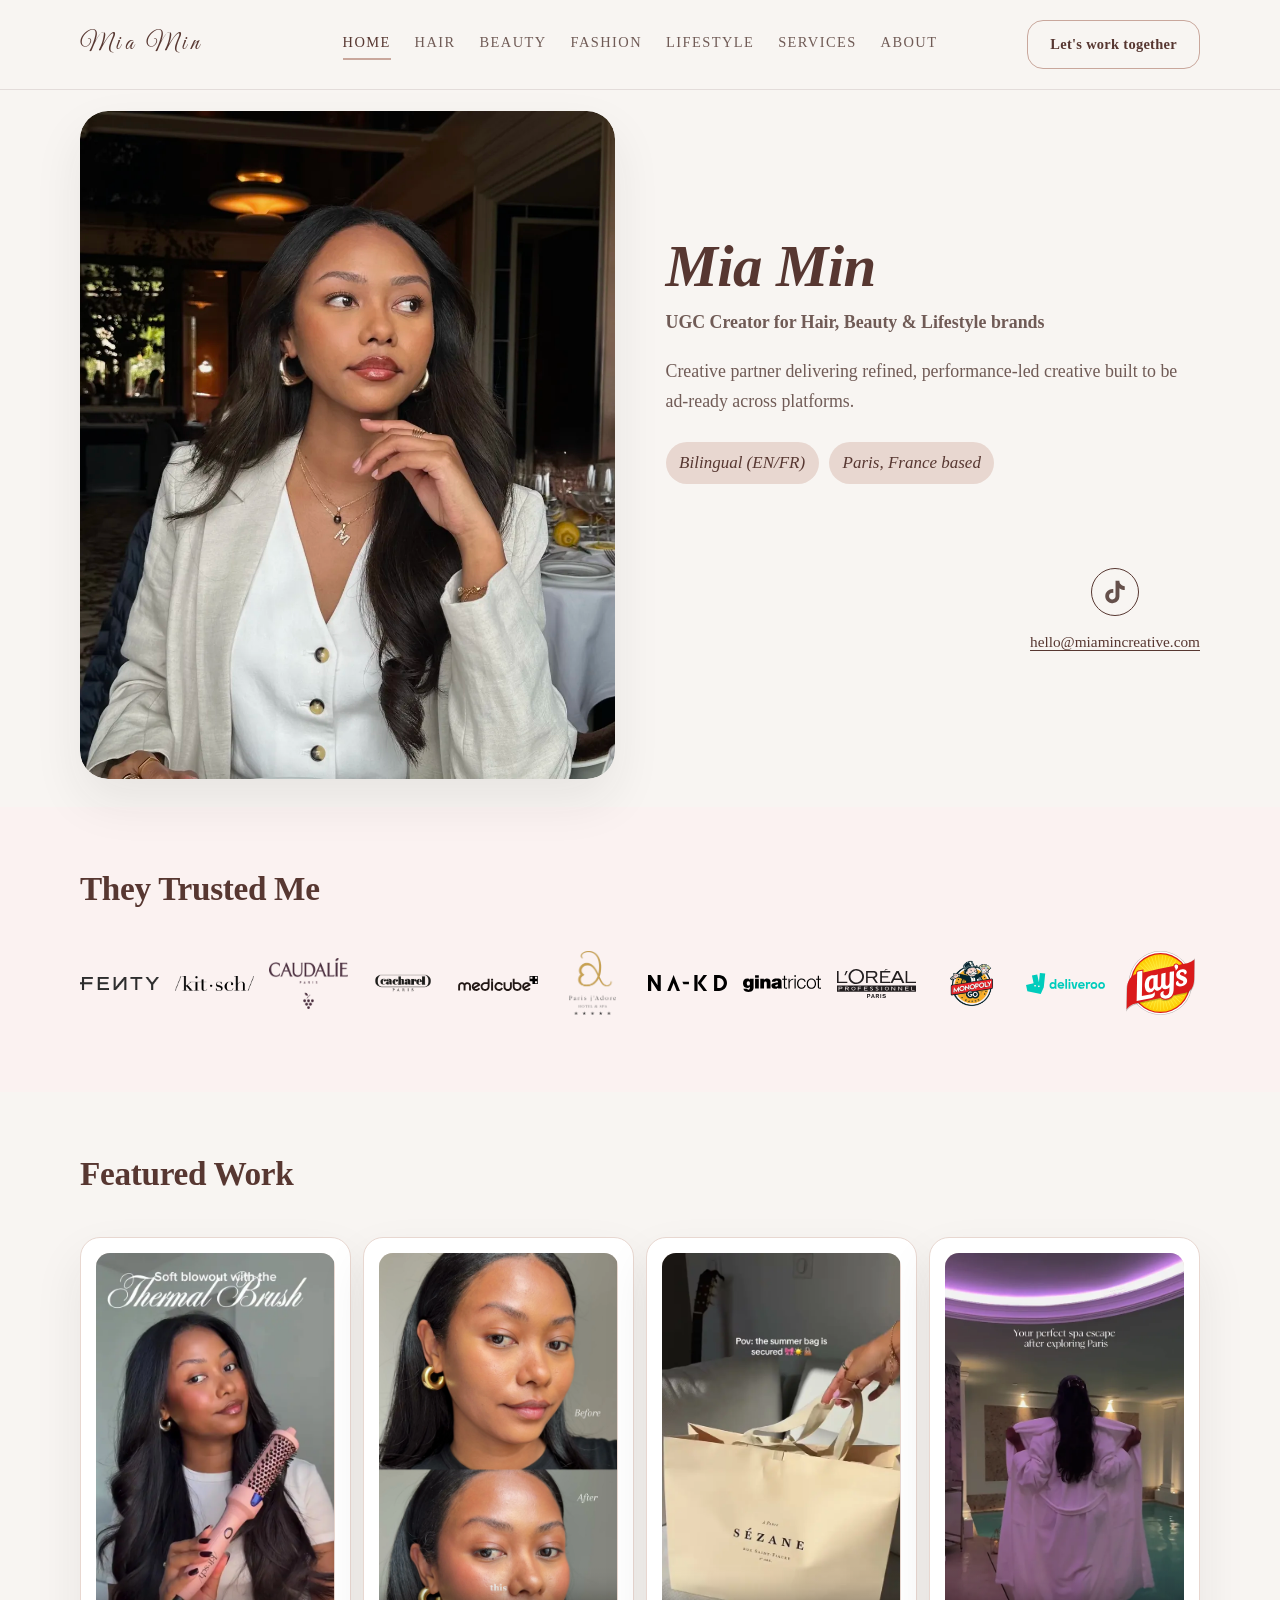
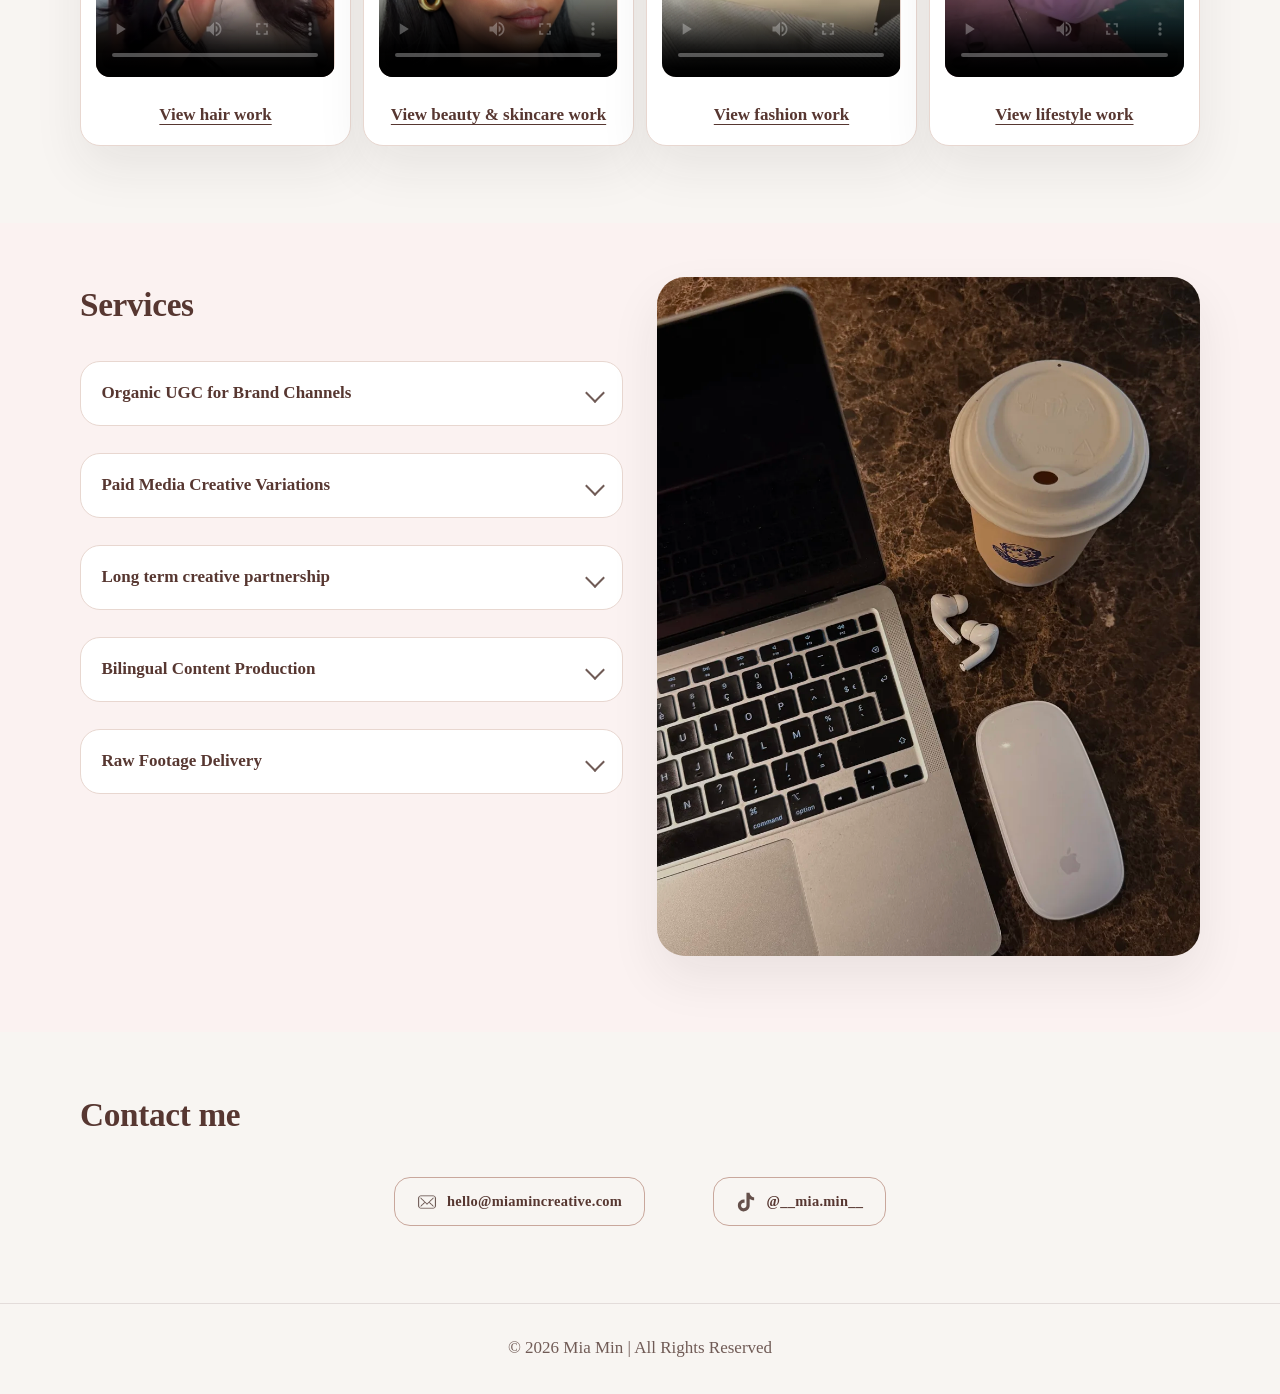
==== commit e5e90077: "Home brand band: 12 must-see brands on one line; add ABC and TAFT to hair Co-Authored-By: Claude Opu" ====
--- a/index.html
+++ b/index.html
@@ -65,76 +65,40 @@
         <div class="brand-card">
           <ul class="brand-grid" role="list">
             <li class="brand-item">
-              <img class="brand-logo" src="hair brands/677be92405e242e38ea66eb4_tymo-logo.webp" alt="Tymo" loading="lazy" />
+              <img class="brand-logo" src="hair brands/Fenty.webp" alt="Fenty" loading="lazy" />
             </li>
             <li class="brand-item">
               <img class="brand-logo" src="hair brands/Kitsch_logo.webp" alt="Kitsch" loading="lazy" />
             </li>
             <li class="brand-item">
-              <img class="brand-logo" src="hair brands/Fenty.webp" alt="Fenty" loading="lazy" />
-            </li>
-            <li class="brand-item">
-              <img class="brand-logo" src="beauty brands/Garnier logo - Brandlogos.net.svg" alt="Garnier" loading="lazy" />
-            </li>
-            <li class="brand-item">
-              <img class="brand-logo" src="hair brands/kerastase-paris-vector-logo.webp" alt="Kerastase" loading="lazy" />
+              <img class="brand-logo" src="beauty brands/caudalie-logo.webp" alt="Caudalie" loading="lazy" />
+            </li>
+            <li class="brand-item">
+              <img class="brand-logo" src="beauty brands/cacharel-paris-vector-logo.png" alt="Cacharel" loading="lazy" />
+            </li>
+            <li class="brand-item">
+              <img class="brand-logo" src="beauty brands/medicube logo - Brandlogos.net.svg" alt="Medicube" loading="lazy" />
+            </li>
+            <li class="brand-item">
+              <img class="brand-logo" src="lifestyle brands/paris-jadore-logo.webp" alt="Paris J'Adore Spa" loading="lazy" />
+            </li>
+            <li class="brand-item">
+              <img class="brand-logo" src="fashion brands/na-kd-logo.svg" alt="NA-KD" loading="lazy" />
+            </li>
+            <li class="brand-item">
+              <img class="brand-logo" src="fashion brands/gina-tricot-logo.svg" alt="Gina Tricot" loading="lazy" />
             </li>
             <li class="brand-item">
               <img class="brand-logo" src="hair brands/LOreal Professionnel logo - Brandlogos.net.svg" alt="L'Oreal Professionnel" loading="lazy" />
             </li>
             <li class="brand-item">
-              <img class="brand-logo" src="hair brands/redken-vector-logo.webp" alt="Redken" loading="lazy" />
-            </li>
-            <li class="brand-item">
-              <img class="brand-logo" src="hair brands/Wella logo - Brandlogos.net.svg" alt="Wella" loading="lazy" />
+              <img class="brand-logo" src="lifestyle brands/3a0bfbd16500eefb8828b5a3b113d146.webp" alt="Monopoly GO" loading="lazy" />
             </li>
             <li class="brand-item">
               <img class="brand-logo" src="lifestyle brands/Deliveroo logo.svg" alt="Deliveroo" loading="lazy" />
             </li>
             <li class="brand-item">
-              <img class="brand-logo" src="lifestyle brands/Logo_Yachts_de_Paris.webp" alt="Yachts de Paris" loading="lazy" />
-            </li>
-            <li class="brand-item">
-              <img class="brand-logo" src="fashion brands/oraije.webp" alt="Oraije" loading="lazy" />
-            </li>
-            <li class="brand-item">
-              <img class="brand-logo" src="lifestyle brands/3a0bfbd16500eefb8828b5a3b113d146.webp" alt="Brand partner logo" loading="lazy" />
-            </li>
-            <li class="brand-item">
-              <img class="brand-logo" src="fashion brands/Superdry logo.svg" alt="Superdry" loading="lazy" />
-            </li>
-            <li class="brand-item">
-              <img class="brand-logo" src="beauty brands/aprilskin_sns.webp" alt="Aprilskin" loading="lazy" />
-            </li>
-            <li class="brand-item">
-              <img class="brand-logo" src="lifestyle brands/929d843236e50fecb78a.webp" alt="Brand partner logo" loading="lazy" />
-            </li>
-            <li class="brand-item">
-              <img class="brand-logo" src="beauty brands/cacharel-paris-vector-logo.png" alt="Cacharel" loading="lazy" />
-            </li>
-            <li class="brand-item">
-              <img class="brand-logo" src="beauty brands/Huda_Beauty-logo.svg" alt="Huda Beauty" loading="lazy" />
-            </li>
-            <li class="brand-item">
-              <img class="brand-logo" src="beauty brands/Logo_NEURAE.webp" alt="Neurae" loading="lazy" />
-            </li>
-            <li class="brand-item">
-              <img class="brand-logo" src="beauty brands/medicube logo - Brandlogos.net.svg" alt="Medicube" loading="lazy" />
-            </li>
-            <li class="brand-item">
-              <img class="brand-logo" src="beauty brands/Prada logo.svg" alt="Prada" loading="lazy" />
-            </li>
-            <li class="brand-item">
-              <img class="brand-logo" src="beauty brands/The Ordinary logo - Brandlogos.net.svg" alt="The Ordinary" loading="lazy" />
-            </li>
-            <li class="brand-item">
-              <img class="brand-logo" src="fashion brands/new_logo_nola_2_b9d31a99-7326-420c-a421-0125fe99b000.png.webp" alt="Nola" loading="lazy" />
-            </li>
-            <li class="brand-item">
-              <img class="brand-logo" src="fashion brands/tPk8-g9LSEa2.webp" alt="Brand partner logo" loading="lazy" />
-            </li>
-            <li class="brand-item">
-              <img class="brand-logo" src="fashion brands/URv-Q2M9bRg9.webp" alt="Brand partner logo" loading="lazy" />
+              <img class="brand-logo" src="lifestyle brands/lays-logo.svg" alt="Lay's" loading="lazy" />
             </li>
           </ul>
         </div>
--- a/css/styles.css
+++ b/css/styles.css
@@ -525,16 +525,45 @@
   padding: 0;
 }
 
+/* Home "They Trusted Me" band: always a single row. Logos share the
+   width on wide screens; on narrow ones the row scrolls sideways
+   instead of wrapping onto a second line. */
 #brands .brand-grid {
   display: flex;
-  flex-wrap: wrap;
-  justify-content: center;
-  gap: clamp(0.7rem, 1.6vw, 1.4rem);
-  align-items: center;
+  flex-wrap: nowrap;
+  justify-content: space-between;
+  gap: clamp(0.5rem, 1.2vw, 1.2rem);
+  align-items: center;
+  overflow-x: auto;
+  scrollbar-width: none;
+}
+
+#brands .brand-grid::-webkit-scrollbar {
+  display: none;
 }
 
 #brands .brand-item {
-  flex: 0 0 clamp(100px, 15vw, 170px);
+  flex: 1 1 0;
+  min-width: 0;
+  min-height: 0;
+  height: clamp(48px, 5vw, 72px);
+  padding: 0;
+}
+
+#brands .brand-logo {
+  max-height: 100%;
+}
+
+@media (max-width: 900px) {
+  #brands .brand-grid {
+    justify-content: flex-start;
+    scroll-snap-type: x proximity;
+  }
+
+  #brands .brand-item {
+    flex: 0 0 88px;
+    scroll-snap-align: start;
+  }
 }
 
 .brand-grid {
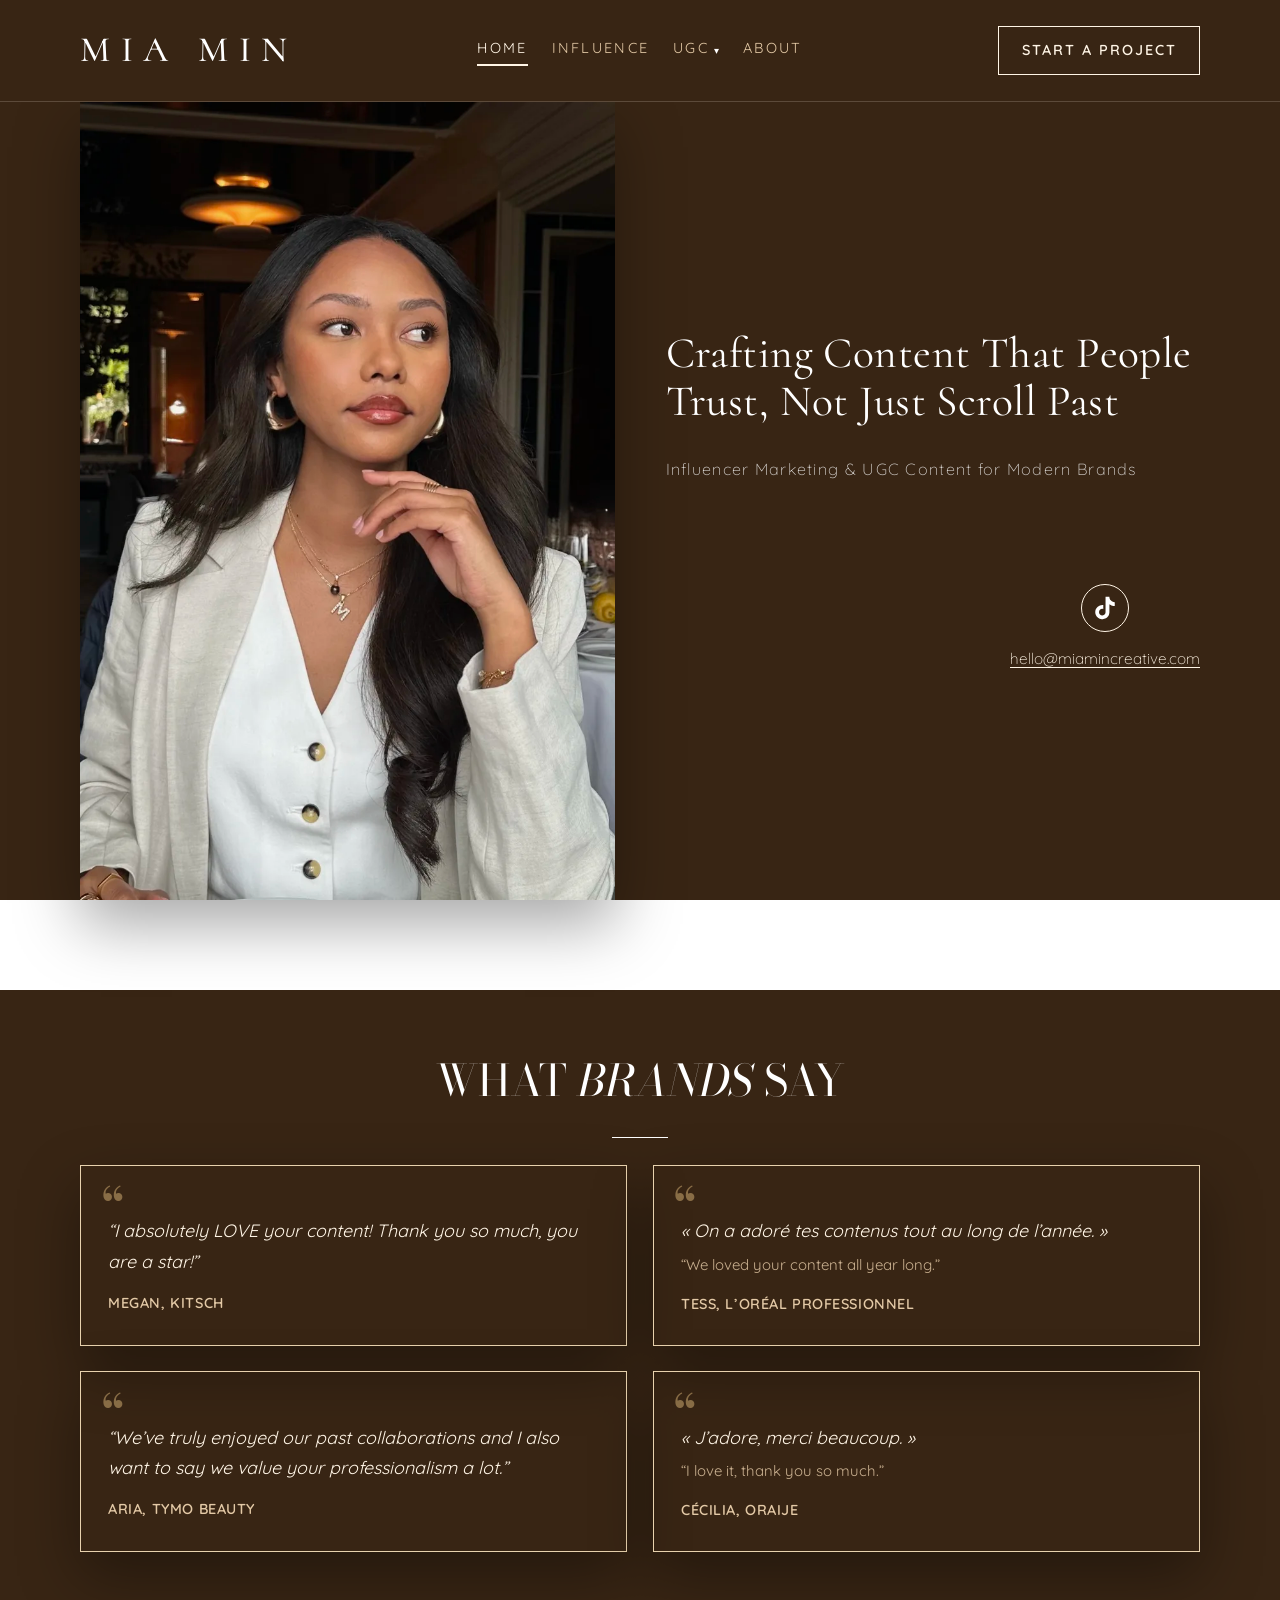
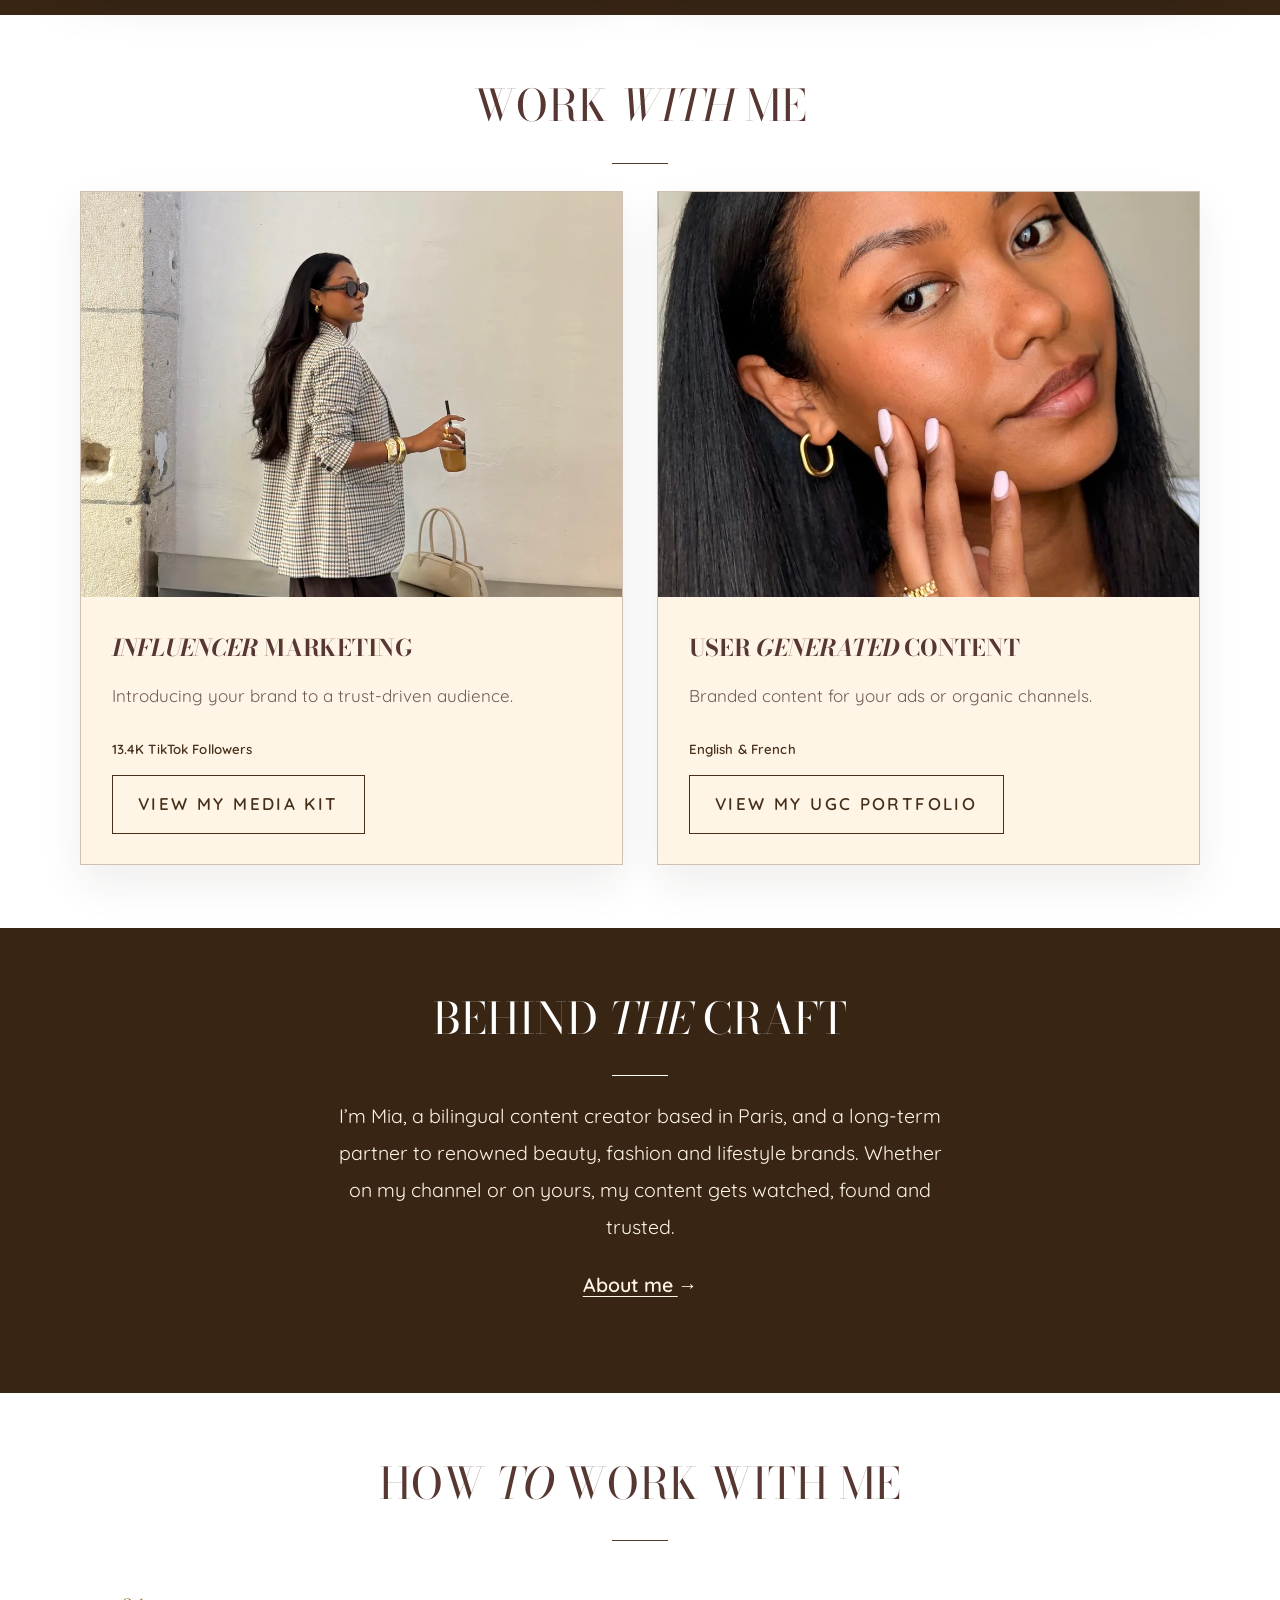
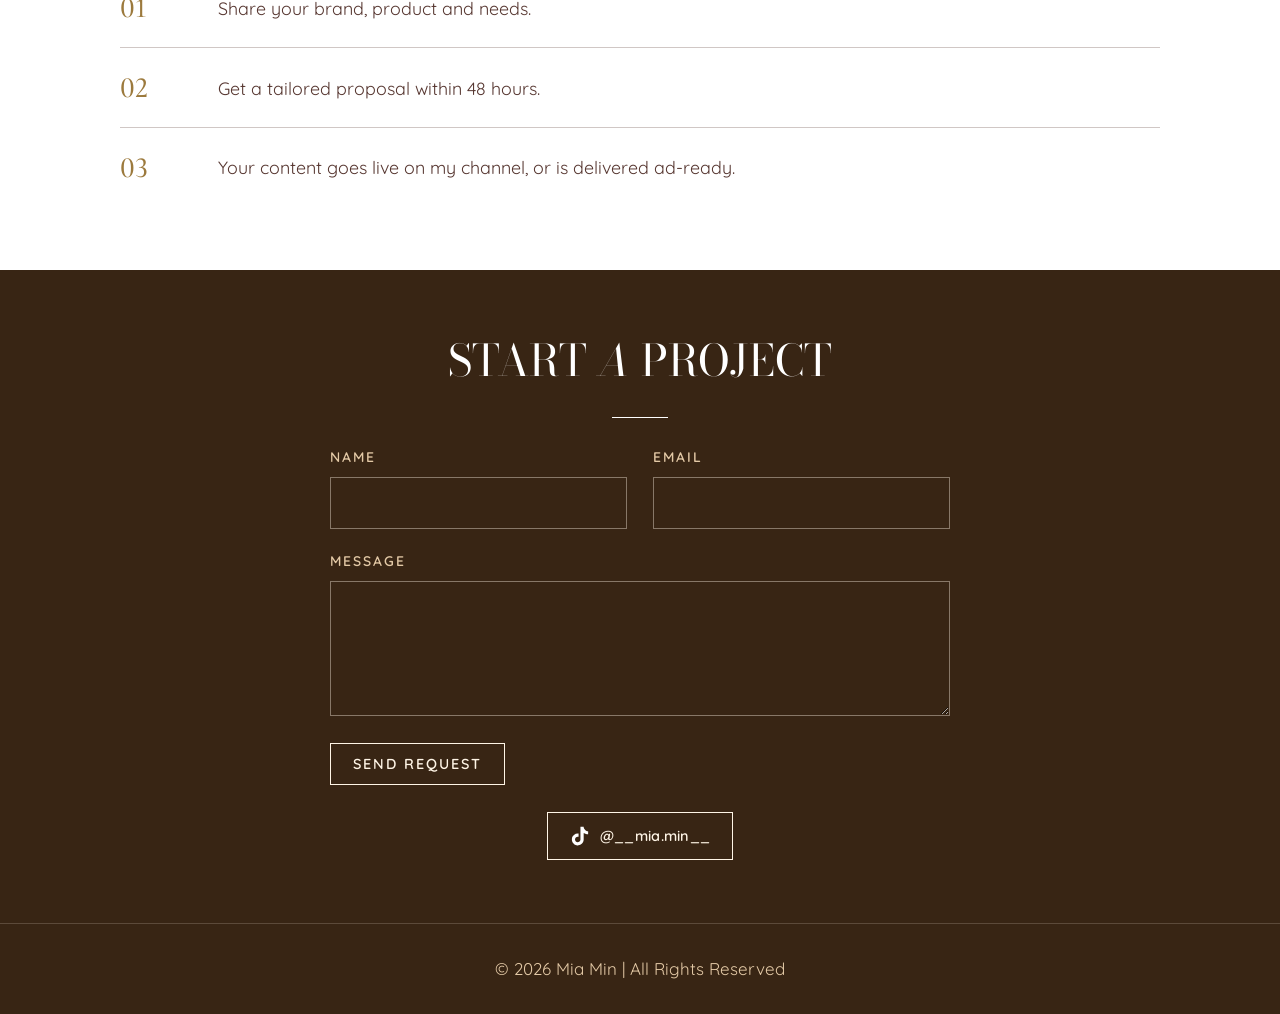
==== commit 6a0ba748: "Site update: new pages, SEO, request page, mobile heroes - Influence and UGC pages, espresso theme, " ====
--- a/index.html
+++ b/index.html
@@ -12,20 +12,95 @@
 
     gtag('config', 'G-P4KPC04LGJ');
   </script>
-  <title>Mia Min | UGC Creator</title>
-  <meta name="description" content="Mia Min — UGC creator specialising in beauty, hair and lifestyle content. Bilingual (EN/FR), Paris-based. Performance-led creative built for paid and organic placements." />
+  <title>Mia Min | Beauty, Fashion &amp; Lifestyle Content Creator, Paris</title>
+  <meta name="description" content="Paris-based bilingual (EN/FR) creator: TikTok partnerships and ad-ready video for beauty, hair, fashion &amp; lifestyle brands like L&#x27;Oréal, Kitsch and Fenty." />
+  <link rel="canonical" href="https://miamincreative.com/" />
+  <meta property="og:type" content="profile" />
+  <meta property="og:site_name" content="Mia Min" />
+  <meta property="og:locale" content="en_US" />
+  <meta property="og:locale:alternate" content="fr_FR" />
+  <meta property="og:url" content="https://miamincreative.com/" />
+  <meta property="og:title" content="Mia Min | Beauty, Fashion &amp; Lifestyle Content Creator, Paris" />
+  <meta property="og:description" content="Paris-based bilingual (EN/FR) creator: TikTok partnerships and ad-ready video for beauty, hair, fashion &amp; lifestyle brands like L&#x27;Oréal, Kitsch and Fenty." />
+  <meta property="og:image" content="https://miamincreative.com/media/og-image.jpg" />
+  <meta property="og:image:width" content="1200" />
+  <meta property="og:image:height" content="630" />
+  <meta property="og:image:alt" content="Mia Min, beauty, fashion and lifestyle content creator in Paris" />
+  <meta name="twitter:card" content="summary_large_image" />
+  <meta name="twitter:title" content="Mia Min | Beauty, Fashion &amp; Lifestyle Content Creator, Paris" />
+  <meta name="twitter:description" content="Paris-based bilingual (EN/FR) creator: TikTok partnerships and ad-ready video for beauty, hair, fashion &amp; lifestyle brands like L&#x27;Oréal, Kitsch and Fenty." />
+  <meta name="twitter:image" content="https://miamincreative.com/media/og-image.jpg" />
+  <script type="application/ld+json">
+  {
+    "@context": "https://schema.org",
+    "@graph": [
+      {
+        "@type": "WebSite",
+        "@id": "https://miamincreative.com/#website",
+        "url": "https://miamincreative.com/",
+        "name": "Mia Min",
+        "inLanguage": "en",
+        "publisher": {
+          "@id": "https://miamincreative.com/#mia-min"
+        }
+      },
+      {
+        "@type": "Person",
+        "@id": "https://miamincreative.com/#mia-min",
+        "name": "Mia Min",
+        "url": "https://miamincreative.com/",
+        "image": "https://miamincreative.com/media/home_hero.webp",
+        "jobTitle": "Beauty, Fashion & Lifestyle Content Creator",
+        "description": "Paris-based bilingual (English/French) TikTok creator making brand partnerships and ad-ready video content for beauty, hair, fashion and lifestyle brands.",
+        "email": "mailto:hello@miamincreative.com",
+        "address": {
+          "@type": "PostalAddress",
+          "addressLocality": "Paris",
+          "addressCountry": "FR"
+        },
+        "knowsLanguage": [
+          "en",
+          "fr"
+        ],
+        "knowsAbout": [
+          "Beauty content",
+          "Hair content",
+          "Skincare content",
+          "Fashion content",
+          "Lifestyle content",
+          "TikTok marketing",
+          "Influencer marketing",
+          "User-generated content",
+          "Video ads"
+        ],
+        "sameAs": [
+          "https://www.tiktok.com/@_mia.min_"
+        ]
+      },
+      {
+        "@type": "ProfilePage",
+        "url": "https://miamincreative.com/",
+        "name": "Mia Min | Beauty, Fashion & Lifestyle Content Creator, Paris",
+        "mainEntity": {
+          "@id": "https://miamincreative.com/#mia-min"
+        }
+      }
+    ]
+  }
+  </script>
   <link rel="icon" type="image/jpeg" href="media/Capture d’écran 2025-02-03 201057.png" />
 
   <link rel="preconnect" href="https://fonts.googleapis.com" />
   <link rel="preconnect" href="https://fonts.gstatic.com" crossorigin />
-  <link rel="preload" href="https://fonts.googleapis.com/css2?family=Playfair+Display:ital,wght@0,400;0,500;0,600;0,700;1,700&display=swap" as="style" onload="this.onload=null;this.rel=’stylesheet’" />
-  <noscript><link href="https://fonts.googleapis.com/css2?family=Playfair+Display:ital,wght@0,400;0,500;0,600;0,700;1,700&display=swap" rel="stylesheet" /></noscript>
+  <link rel="preload" href="https://fonts.googleapis.com/css2?family=Parisienne&family=Playfair+Display+SC:wght@400;700;900&family=Nanum+Myeongjo:wght@400;700;800&family=Great+Vibes&family=Cormorant+Garamond:ital,wght@0,300;0,400;0,500;0,600;0,700&family=Cormorant:ital,wght@0,400;0,500;0,600;0,700;1,500;1,700&family=Quicksand:wght@300;400;500;600;700&family=Bodoni+Moda+SC:ital,wght@0,400;0,500;0,600;0,700;1,400&display=swap" as="style" onload="this.onload=null;this.rel='stylesheet'" />
+  <noscript><link href="https://fonts.googleapis.com/css2?family=Parisienne&family=Playfair+Display+SC:wght@400;700;900&family=Nanum+Myeongjo:wght@400;700;800&family=Great+Vibes&family=Cormorant+Garamond:ital,wght@0,300;0,400;0,500;0,600;0,700&family=Cormorant:ital,wght@0,400;0,500;0,600;0,700;1,500;1,700&family=Quicksand:wght@300;400;500;600;700&family=Bodoni+Moda+SC:ital,wght@0,400;0,500;0,600;0,700;1,400&display=swap" rel="stylesheet" /></noscript>
 
   <link rel="preload" as="image" href="media/home_hero.webp" />
   <link rel="stylesheet" href="css/styles.css" />
+  <link rel="stylesheet" href="css/index-theme.css" />
   <script src="site.js" defer></script>
 </head>
-<body data-page="home">
+<body data-page="home" data-header="simple" data-theme="espresso">
   <div data-component="header"></div>
 
   <main>
@@ -38,15 +113,8 @@
           </picture>
         </div>
         <div class="hero-content">
-          <h1>Mia Min</h1>
-          <p class="tagline" style="font-weight: 600; margin-top: -0.5rem; font-size: 1.05rem;">UGC Creator for Hair, Beauty &amp; Lifestyle brands</p>
-          <p class="intro">
-            Creative partner delivering refined, performance-led creative built to be ad-ready across platforms.
-          </p>
-          <div class="hero-meta">
-            <span>Bilingual (EN/FR)</span>
-            <span>Paris, France based</span>
-          </div>
+          <h1>Crafting Content That People Trust, Not Just Scroll Past</h1>
+          <p class="hero-subline">Influencer Marketing &amp; UGC Content for Modern Brands</p>
           <div class="hero-contact">
             <a class="hero-tiktok" href="https://www.tiktok.com/@_mia.min_" target="_blank" rel="noopener">
               <img src="media/logo-tiktok.svg" alt="TikTok" />
@@ -59,186 +127,166 @@
 
     <section id="brands" class="section section-beige">
       <div class="section-inner">
-        <div class="section-head">
-          <h2>They Trusted Me</h2>
-        </div>
-        <div class="brand-card">
-          <ul class="brand-grid" role="list">
-            <li class="brand-item">
-              <img class="brand-logo" src="hair brands/Fenty.webp" alt="Fenty" loading="lazy" />
-            </li>
-            <li class="brand-item">
-              <img class="brand-logo" src="hair brands/Kitsch_logo.webp" alt="Kitsch" loading="lazy" />
-            </li>
-            <li class="brand-item">
-              <img class="brand-logo" src="beauty brands/caudalie-logo.webp" alt="Caudalie" loading="lazy" />
-            </li>
-            <li class="brand-item">
-              <img class="brand-logo" src="beauty brands/cacharel-paris-vector-logo.png" alt="Cacharel" loading="lazy" />
-            </li>
-            <li class="brand-item">
-              <img class="brand-logo" src="beauty brands/medicube logo - Brandlogos.net.svg" alt="Medicube" loading="lazy" />
-            </li>
-            <li class="brand-item">
-              <img class="brand-logo" src="lifestyle brands/paris-jadore-logo.webp" alt="Paris J'Adore Spa" loading="lazy" />
-            </li>
-            <li class="brand-item">
-              <img class="brand-logo" src="fashion brands/na-kd-logo.svg" alt="NA-KD" loading="lazy" />
-            </li>
-            <li class="brand-item">
-              <img class="brand-logo" src="fashion brands/gina-tricot-logo.svg" alt="Gina Tricot" loading="lazy" />
-            </li>
-            <li class="brand-item">
-              <img class="brand-logo" src="hair brands/LOreal Professionnel logo - Brandlogos.net.svg" alt="L'Oreal Professionnel" loading="lazy" />
-            </li>
-            <li class="brand-item">
-              <img class="brand-logo" src="lifestyle brands/3a0bfbd16500eefb8828b5a3b113d146.webp" alt="Monopoly GO" loading="lazy" />
-            </li>
-            <li class="brand-item">
-              <img class="brand-logo" src="lifestyle brands/Deliveroo logo.svg" alt="Deliveroo" loading="lazy" />
-            </li>
-            <li class="brand-item">
-              <img class="brand-logo" src="lifestyle brands/lays-logo.svg" alt="Lay's" loading="lazy" />
-            </li>
-          </ul>
-        </div>
-      </div>
-    </section>
-
-    <section class="section section-cream" id="featured-work">
-      <div class="section-inner">
-        <div class="section-head">
-          <h2>Featured Work</h2>
-        </div>
-        <div class="project-grid featured-grid">
-          <article class="project-card featured">
-            <div class="video-card">
-              <video controls preload="metadata" poster="media/posters/kitsch_1.webp">
-                <source src="media/videos/kitsch_1.mp4" type="video/mp4" />
-                Your browser does not support the video tag.
-              </video>
-            </div>
-            <a class="text-link" href="hair.html">View hair work</a>
-          </article>
-          <article class="project-card featured">
-            <div class="video-card">
-              <video controls preload="metadata" poster="media/posters/beauty_1.webp">
-                <source src="media/videos/beauty_1.mp4" type="video/mp4" />
-                Your browser does not support the video tag.
-              </video>
-            </div>
-            <a class="text-link" href="beauty.html">View beauty &amp; skincare work</a>
-          </article>
-          <article class="project-card featured">
-            <div class="video-card">
-              <video controls preload="metadata" poster="media/posters/fashion_1.webp">
-                <source src="media/videos/fashion_1.mp4" type="video/mp4" />
-                Your browser does not support the video tag.
-              </video>
-            </div>
-            <a class="text-link" href="fashion.html">View fashion work</a>
-          </article>
-          <article class="project-card featured">
-            <div class="video-card">
-              <video controls preload="metadata" poster="media/posters/travel_1.webp">
-                <source src="media/videos/travel_1.mp4" type="video/mp4" />
-                Your browser does not support the video tag.
-              </video>
-            </div>
-            <a class="text-link" href="lifestyle.html">View lifestyle work</a>
-          </article>
-        </div>
-      </div>
-    </section>
-
-    <section id="services" class="section section-beige">
-      <div class="section-inner split">
-        <div class="split-content">
-          <h2>Services</h2>
-          <div class="services-list">
-          <details>
-            <summary>Organic UGC for Brand Channels</summary>
-            <div class="service-body">
-              <p>Native-style vertical content designed for brand-owned social platforms.</p>
-              <p><strong>Includes:</strong></p>
-              <ul>
-                <li>Tutorials and routines</li>
-                <li>Soft review formats</li>
-                <li>Trend participation</li>
-                <li>Lifestyle integrations</li>
-              </ul>
-            </div>
-          </details>
-
-          <details>
-            <summary>Paid Media Creative Variations</summary>
-            <div class="service-body">
-              <p>Creative iterations developed to support campaign testing and performance optimization.</p>
-              <p><strong>Includes:</strong></p>
-              <ul>
-                <li>Alternate hooks</li>
-                <li>Messaging variations</li>
-                <li>CTA adjustments</li>
-              </ul>
-            </div>
-          </details>
-
-          <details>
-            <summary>Long term creative partnership</summary>
-            <div class="service-body">
-              <p>Ongoing collaboration combining content production with proactive ideation, helping brands stay consistent, relevant, and aligned with trends.
-              </p>
-              <p><strong>Includes:</strong></p>
-              <ul>
-                <li>Monthly content batches &amp; Ideation</li>
-                <li>Concept proposals</li>
-                <li>Seasonal &amp; trend-driven activations</li>
-                <li>Product spotlight strategy</li>
-                <li>Multi-platform usage</li>
-              </ul>
-            </div>
-          </details>
-
-          <details>
-            <summary>Bilingual Content Production</summary>
-            <div class="service-body">
-              <p>Content delivered in English and French.</p>
-            </div>
-          </details>
-
-          <details>
-            <summary>Raw Footage Delivery</summary>
-            <div class="service-body">
-              <p>Unedited clips delivered for in-house editing and paid media optimization.</p>
-              <p><strong>Includes:</strong></p>
-              <ul>
-                <li>Clean takes</li>
-                <li>Alternate angles</li>
-                <li>Extra B-roll</li>
-              </ul>
-            </div>
-          </details>
-          </div>
-        </div>
-        <div class="split-media">
-          <picture>
-            <source media="(max-width: 640px)" srcset="media/service_mobil.webp" />
-            <img src="media/service.webp" alt="Mia Min portrait" />
-          </picture>
-        </div>
+        <div class="logo-marquee-stack" aria-label="Brand partners">
+          <div class="logo-marquee logo-marquee--trusted">
+            <div class="logo-marquee__viewport">
+              <div class="logo-marquee__track">
+                <div class="logo-marquee__group">
+                  <img class="logo-marquee__logo" src="fashion brands/na-kd-logo.svg" alt="NA-KD" style="--w: 149" loading="lazy" decoding="async" />
+                  <img class="logo-marquee__logo" src="fashion brands/gina-tricot-logo.svg" alt="Gina Tricot" style="--w: 143" loading="lazy" decoding="async" />
+                  <img class="logo-marquee__logo" src="lifestyle brands/3a0bfbd16500eefb8828b5a3b113d146-trim.webp" alt="Monopoly GO" style="--w: 64" loading="lazy" decoding="async" />
+                  <img class="logo-marquee__logo" src="hair brands/LOreal Professionnel logo - Brandlogos.net.svg" alt="L'Oreal Professionnel" style="--w: 132" loading="lazy" decoding="async" />
+                  <img class="logo-marquee__logo" src="beauty brands/caudalie-logo.webp" alt="Caudalie" style="--w: 134" loading="lazy" decoding="async" />
+                  <img class="logo-marquee__logo" src="hair brands/Fenty.webp" alt="Fenty" style="--w: 155" loading="lazy" decoding="async" />
+                  <img class="logo-marquee__logo" src="hair brands/Kitsch_logo.webp" alt="Kitsch" style="--w: 158" loading="lazy" decoding="async" />
+                  <img class="logo-marquee__logo" src="beauty brands/cacharel-logo-trim.webp" alt="Cacharel" style="--w: 146" loading="lazy" decoding="async" />
+                  <img class="logo-marquee__logo" src="beauty brands/medicube logo - Brandlogos.net.svg" alt="Medicube" style="--w: 166" loading="lazy" decoding="async" />
+                  <img class="logo-marquee__logo" src="lifestyle brands/paris-jadore-logo.webp" alt="Paris J'Adore Spa" style="--w: 165" loading="lazy" decoding="async" />
+                  <img class="logo-marquee__logo" src="lifestyle brands/Deliveroo logo.svg" alt="Deliveroo" style="--w: 150" loading="lazy" decoding="async" />
+                </div>
+                <div class="logo-marquee__group" aria-hidden="true">
+                  <img class="logo-marquee__logo" src="fashion brands/na-kd-logo.svg" alt="" style="--w: 149" loading="lazy" decoding="async" />
+                  <img class="logo-marquee__logo" src="fashion brands/gina-tricot-logo.svg" alt="" style="--w: 143" loading="lazy" decoding="async" />
+                  <img class="logo-marquee__logo" src="lifestyle brands/3a0bfbd16500eefb8828b5a3b113d146-trim.webp" alt="" style="--w: 64" loading="lazy" decoding="async" />
+                  <img class="logo-marquee__logo" src="hair brands/LOreal Professionnel logo - Brandlogos.net.svg" alt="" style="--w: 132" loading="lazy" decoding="async" />
+                  <img class="logo-marquee__logo" src="beauty brands/caudalie-logo.webp" alt="" style="--w: 134" loading="lazy" decoding="async" />
+                  <img class="logo-marquee__logo" src="hair brands/Fenty.webp" alt="" style="--w: 155" loading="lazy" decoding="async" />
+                  <img class="logo-marquee__logo" src="hair brands/Kitsch_logo.webp" alt="" style="--w: 158" loading="lazy" decoding="async" />
+                  <img class="logo-marquee__logo" src="beauty brands/cacharel-logo-trim.webp" alt="" style="--w: 146" loading="lazy" decoding="async" />
+                  <img class="logo-marquee__logo" src="beauty brands/medicube logo - Brandlogos.net.svg" alt="" style="--w: 166" loading="lazy" decoding="async" />
+                  <img class="logo-marquee__logo" src="lifestyle brands/paris-jadore-logo.webp" alt="" style="--w: 165" loading="lazy" decoding="async" />
+                  <img class="logo-marquee__logo" src="lifestyle brands/Deliveroo logo.svg" alt="" style="--w: 150" loading="lazy" decoding="async" />
+                </div>
+              </div>
+            </div>
+          </div>
+        </div>
+      </div>
+    </section>
+
+    <section class="section section-cream">
+      <div class="section-inner">
+        <div class="section-head">
+          <h2>What <em>Brands</em> Say</h2>
+        </div>
+        <div class="testimonial-grid">
+          <div class="callout testimonial-card">
+            <p>&ldquo;I absolutely LOVE your content! Thank you so much, you are a star!&rdquo;</p>
+            <cite>Megan, Kitsch</cite>
+          </div>
+          <div class="callout testimonial-card">
+            <p lang="fr">&laquo; On a ador&eacute; tes contenus tout au long de l&rsquo;ann&eacute;e. &raquo;</p>
+            <p class="testimonial-translation">&ldquo;We loved your content all year long.&rdquo;</p>
+            <cite>Tess, L&rsquo;Or&eacute;al Professionnel</cite>
+          </div>
+          <div class="callout testimonial-card">
+            <p>&ldquo;We&rsquo;ve truly enjoyed our past collaborations and I also want to say we value your professionalism a lot.&rdquo;</p>
+            <cite>Aria, Tymo Beauty</cite>
+          </div>
+          <div class="callout testimonial-card">
+            <p lang="fr">&laquo; J&rsquo;adore, merci beaucoup. &raquo;</p>
+            <p class="testimonial-translation">&ldquo;I love it, thank you so much.&rdquo;</p>
+            <cite>C&eacute;cilia, Oraije</cite>
+          </div>
+        </div>
+      </div>
+    </section>
+
+    <section id="work-with-me" class="section section-beige">
+      <div class="section-inner">
+        <div class="section-head">
+          <h2>Work <em>With</em> Me</h2>
+        </div>
+        <div class="path-grid">
+          <a class="path-card" href="influence.html">
+            <div class="path-card__media">
+              <img src="media/fashion_hero.webp" alt="Mia Min fashion content" loading="lazy" />
+            </div>
+            <div class="path-card__body">
+              <h3><em>INFLUENCER</em> MARKETING</h3>
+              <p>Introducing your brand to a trust-driven audience.</p>
+              <div class="path-card__chips">
+                <span>13.4K TikTok Followers</span>
+              </div>
+              <span class="button">View My Media Kit</span>
+            </div>
+          </a>
+
+          <a class="path-card" href="ugc.html">
+            <div class="path-card__media">
+              <img src="media/beauty_hero.webp" alt="Mia Min beauty content" loading="lazy" />
+            </div>
+            <div class="path-card__body">
+              <h3>USER <em>GENERATED</em> CONTENT</h3>
+              <p>Branded content for your ads or organic channels.</p>
+              <div class="path-card__chips">
+                <span>English &amp; French</span>
+              </div>
+              <span class="button">View My UGC Portfolio</span>
+            </div>
+          </a>
+        </div>
+      </div>
+    </section>
+
+    <section class="section section-cream">
+      <div class="section-inner">
+        <div class="section-head">
+          <h2>Behind <em>the</em> Craft</h2>
+          <p class="branding-copy">
+            I&rsquo;m Mia, a bilingual content creator based in Paris, and a long-term partner to renowned beauty, fashion and lifestyle brands. Whether on my channel or on yours, my content gets watched, found and trusted.
+          </p>
+          <p class="branding-copy"><a class="text-link read-more-link" href="about.html">About me <span class="arrow">&rarr;</span></a></p>
+        </div>
+      </div>
+    </section>
+
+    <section id="how-it-works" class="section section-beige">
+      <div class="section-inner">
+        <div class="section-head">
+          <h2>How <em>to</em> Work With Me</h2>
+        </div>
+        <ol class="why-list">
+          <li>
+            <span class="why-list__num">01</span>
+            <p>Share your brand, product and needs.</p>
+          </li>
+          <li>
+            <span class="why-list__num">02</span>
+            <p>Get a tailored proposal within 48 hours.</p>
+          </li>
+          <li>
+            <span class="why-list__num">03</span>
+            <p>Your content goes live on my channel, or is delivered ad-ready.</p>
+          </li>
+        </ol>
       </div>
     </section>
 
     <section id="contact" class="section section-beige text-white">
       <div class="section-inner">
         <div class="section-head">
-          <h2>Contact me</h2>
-        </div>
+          <h2>Start <em>a</em> Project</h2>
+        </div>
+        <form class="contact-form" id="contact-form">
+          <div class="contact-form__row">
+            <label class="contact-form__field">
+              <span>Name</span>
+              <input type="text" name="name" autocomplete="name" required />
+            </label>
+            <label class="contact-form__field">
+              <span>Email</span>
+              <input type="email" name="email" autocomplete="email" required />
+            </label>
+          </div>
+          <label class="contact-form__field">
+            <span>Message</span>
+            <textarea name="message" rows="5" required></textarea>
+          </label>
+          <button type="submit" class="button header-cta">Send Request</button>
+          <p class="contact-form__status" role="status" aria-live="polite"></p>
+        </form>
         <div class="contact-links">
-          <a href="mailto:hello@miamincreative.com">
-            <img src="media/free-mail-icon-142-thumb.png" alt="Email Icon" />
-            <span>hello@miamincreative.com</span>
-          </a>
           <a href="https://www.tiktok.com/@_mia.min_" target="_blank" rel="noopener">
             <img src="media/logo-tiktok.svg" alt="TikTok Icon" />
             <span>@__mia.min__</span>
--- a/css/styles.css
+++ b/css/styles.css
@@ -6,6 +6,10 @@
   /* Text colors: change these two to update all text */
   --text-dark: #573731; 
   --text-light: #705b56;
+  --logo-tint: var(--text-dark); /* single color for all brand logos */
+  --logo-fill: #ffffff; /* light fills inside two-tone logos */
+  --logo-tint-on-dark: #ffffff; /* same, for logos on dark sections */
+  --logo-fill-on-dark: #382514;
   --text: var(--text-dark);
   --text-muted: var(--text-light);
   --accent: #c9a79c;
@@ -20,9 +24,9 @@
   --radius-sm: 10px;
   --container: min(1120px, 90vw);
   --transition: 220ms ease;
-  --font-display: "Playfair Display";
+  --font-display: "Fraunces";
   --font-body: "Neue Haas Grotesk";
-  --font-brand: "Brand Font 2";
+  --font-brand: "Great Vibes", cursive;
 }
 
 @font-face {
@@ -233,6 +237,11 @@
   align-items: center;
 }
 
+/* Same hero component, mirrored: text first (left), portrait second (right) */
+.hero-grid--reverse {
+  grid-template-columns: minmax(0, 3fr) minmax(0, 2fr);
+}
+
 .hero-portrait {
   border-radius: var(--radius-xl);
   overflow: hidden;
@@ -256,25 +265,13 @@
   gap: 0.9rem;
 }
 
-.hero-content .tagline {
-  margin: 0.6rem 0 0.2rem;
-}
-
-.hero-content .tagline:last-child {
-  margin-bottom: 0;
-}
-
-.hero-content .intro {
-  margin: 0;
-}
-
 .hero-marquee {
   grid-column: 1 / -1;
   margin-top: 0.4rem;
   min-width: 0;
 }
 
-body:not([data-page="home"]) .hero {
+body:not([data-page="home"]):not([data-page="ugc"]):not([data-page="influence"]) .hero {
   padding-bottom: 2.5rem;
 }
 
@@ -317,6 +314,37 @@
   flex: 0 0 auto;
 }
 
+.logo-marquee__logo--tinted {
+  filter: url(#logo-tint);
+}
+
+.logo-marquee__logo--duo {
+  filter: url(#logo-tint-duo);
+}
+
+.logo-tint-defs {
+  position: absolute;
+  width: 0;
+  height: 0;
+  overflow: hidden;
+}
+
+.logo-tint-ink {
+  flood-color: var(--logo-tint);
+}
+
+.logo-tint-fill {
+  flood-color: var(--logo-fill);
+}
+
+.logo-tint-ink-on-dark {
+  flood-color: var(--logo-tint-on-dark);
+}
+
+.logo-tint-fill-on-dark {
+  flood-color: var(--logo-fill-on-dark);
+}
+
 @keyframes logo-scroll {
   from {
     transform: translate3d(0, 0, 0);
@@ -349,80 +377,16 @@
 }
 
 @media (min-width: 901px) {
-  body[data-page="home"] .hero-grid {
+  body[data-page="home"] .hero-grid,
+  body[data-page="ugc"] .hero-grid,
+  body[data-page="influence"] .hero-grid,
+  body[data-page="about"] .hero-grid {
     grid-template-columns: minmax(0, 3fr) minmax(0, 3fr);
   }
-}
-
-body[data-page="home"] .hero-content h1 {
-  font-size: clamp(3rem, 4.6vw, 4.2rem);
-}
-
-body[data-page="home"] .hero-content .tagline {
-  font-size: 1.2rem;
-}
-
-body[data-page="home"] .hero-content .intro {
-  max-width: 620px;
-  font-size: 1.05rem;
-}
-
-body[data-page="hair"] .hero-content .tagline {
-  font-size: 1.2rem;
-}
-
-body[data-page="hair"] .hero-content .intro {
-  max-width: 620px;
-  font-size: 1.05rem;
-}
-
-body[data-page="hair"] .site-header {
-  background: var(--bg-dark);
-}
-
-body[data-page="hair"] .site-footer {
-  background: var(--bg-dark);
-  border-top-color: var(--secondary);
-}
-
-body[data-page="fashion"] .site-header {
-  background: var(--bg-dark);
-}
-
-body[data-page="fashion"] .site-footer {
-  background: var(--bg-light);
-  border-top-color: var(--line);
-}
-
-body[data-page="beauty"] .site-header {
-  background: var(--bg-dark);
 }
 
 body[data-page="beauty"] .logo-marquee {
   --logo-duration: 40s;
-}
-
-body[data-page="beauty"] .site-footer {
-  background: var(--bg-dark);
-  border-top-color: var(--secondary);
-}
-
-body[data-page="about"] .site-header {
-  background: var(--bg-dark);
-}
-
-body[data-page="about"] .site-footer {
-  background: var(--bg-dark);
-  border-top-color: var(--secondary);
-}
-
-body[data-page="lifestyle"] .site-header {
-  background: var(--bg-dark);
-}
-
-body[data-page="lifestyle"] .site-footer {
-  background: var(--bg-dark);
-  border-top-color: var(--secondary);
 }
 
 .split {
@@ -483,10 +447,6 @@
 .tagline {
   font-size: 1.05rem;
   font-weight: 500;
-}
-
-.intro {
-  max-width: 520px;
 }
 
 .text-link {
@@ -525,45 +485,16 @@
   padding: 0;
 }
 
-/* Home "They Trusted Me" band: always a single row. Logos share the
-   width on wide screens; on narrow ones the row scrolls sideways
-   instead of wrapping onto a second line. */
 #brands .brand-grid {
   display: flex;
-  flex-wrap: nowrap;
-  justify-content: space-between;
-  gap: clamp(0.5rem, 1.2vw, 1.2rem);
-  align-items: center;
-  overflow-x: auto;
-  scrollbar-width: none;
-}
-
-#brands .brand-grid::-webkit-scrollbar {
-  display: none;
+  flex-wrap: wrap;
+  justify-content: center;
+  gap: clamp(0.7rem, 1.6vw, 1.4rem);
+  align-items: center;
 }
 
 #brands .brand-item {
-  flex: 1 1 0;
-  min-width: 0;
-  min-height: 0;
-  height: clamp(48px, 5vw, 72px);
-  padding: 0;
-}
-
-#brands .brand-logo {
-  max-height: 100%;
-}
-
-@media (max-width: 900px) {
-  #brands .brand-grid {
-    justify-content: flex-start;
-    scroll-snap-type: x proximity;
-  }
-
-  #brands .brand-item {
-    flex: 0 0 88px;
-    scroll-snap-align: start;
-  }
+  flex: 0 0 clamp(100px, 15vw, 170px);
 }
 
 .brand-grid {
@@ -601,7 +532,8 @@
 
 .category-thumb {
   width: 100%;
-  height: 140px;
+  height: auto;
+  aspect-ratio: 1 / 1;
   object-fit: cover;
   border-radius: var(--radius-md);
 }
@@ -627,7 +559,7 @@
 }
 
 .case-grid p {
-  font-size: 1.05rem;
+  font-size: 1rem;
   margin-bottom: 0.4rem;
 }
 
@@ -829,7 +761,7 @@
   transition: opacity var(--transition), visibility var(--transition);
 }
 
-body[data-page="home"] .site-header:not(.is-scrolled) .brand {
+.site-header:not(.is-scrolled) .brand {
   opacity: 0;
   visibility: hidden;
   pointer-events: none;
@@ -895,6 +827,79 @@
   color: var(--text);
 }
 
+/* UGC nav item: hovering (or clicking/tapping) reveals a dropdown of
+   niches (Hair/Beauty/Fashion/Lifestyle) — present on every page */
+.nav-dropdown {
+  position: relative;
+  display: inline-flex;
+  align-items: center;
+  gap: 0.3rem;
+}
+
+.nav-dropdown__toggle {
+  background: transparent;
+  border: none;
+  padding: 0;
+  font-size: 0.6rem;
+  line-height: 1;
+  color: var(--text-muted);
+  cursor: pointer;
+  transition: transform 0.38s cubic-bezier(0.22, 1, 0.36, 1), color var(--transition);
+}
+
+.nav-dropdown:hover .nav-dropdown__toggle,
+.nav-dropdown.is-open .nav-dropdown__toggle {
+  color: var(--text);
+}
+
+.nav-dropdown.is-open .nav-dropdown__toggle {
+  transform: rotate(180deg);
+}
+
+.nav-dropdown__menu {
+  position: absolute;
+  top: calc(100% + 0.8rem);
+  left: 50%;
+  display: flex;
+  flex-direction: column;
+  min-width: 160px;
+  background: var(--bg-light);
+  border: 1px solid var(--line);
+  border-radius: var(--radius-sm);
+  box-shadow: var(--shadow);
+  padding: 0.6rem 0;
+  z-index: 60;
+  opacity: 0;
+  visibility: hidden;
+  pointer-events: none;
+  transform: translateX(-50%) translateY(8px);
+  transition: opacity 0.38s cubic-bezier(0.22, 1, 0.36, 1),
+    transform 0.38s cubic-bezier(0.22, 1, 0.36, 1),
+    visibility 0.38s cubic-bezier(0.22, 1, 0.36, 1);
+}
+
+.nav-dropdown.is-open .nav-dropdown__menu {
+  opacity: 1;
+  visibility: visible;
+  pointer-events: auto;
+  transform: translateX(-50%) translateY(0);
+}
+
+.nav-dropdown__menu a {
+  padding: 0.55rem 1.3rem;
+  font-size: 0.78rem;
+  text-transform: uppercase;
+  letter-spacing: 0.09em;
+  color: var(--text-muted);
+  white-space: nowrap;
+  transition: color var(--transition);
+}
+
+.nav-dropdown__menu a:hover,
+.nav-dropdown__menu a.active {
+  color: var(--text);
+}
+
 .site-footer {
   border-top: 1px solid var(--line);
   padding: 1.8rem 0;
@@ -978,15 +983,41 @@
   width: 100%;
   height: 100%;
   object-fit: contain;
+  cursor: pointer; /* no player UI: a click plays/pauses with sound (see initPortfolioVideos in site.js) */
+}
+
+.video-card video:focus-visible {
+  outline: 2px solid var(--accent);
+  outline-offset: 3px;
+}
+
+.video-card img {
+  width: 100%;
+  height: 100%;
+  object-fit: cover;
+  transition: transform 0.5s ease;
 }
 
 .project-card.featured {
   align-items: stretch;
+  text-decoration: none;
+  transition: transform var(--transition), box-shadow var(--transition);
+}
+
+.project-card.featured:hover {
+  transform: translateY(-6px);
+  box-shadow: 0 30px 60px rgba(43, 43, 43, 0.16);
+}
+
+.project-card.featured:hover .video-card img {
+  transform: scale(1.05);
 }
 
 .project-card.featured .video-card {
   aspect-ratio: auto;
   height: auto;
+  /* 2x the base box radius (--radius-md) for a noticeably softer cover */
+  border-radius: calc(var(--radius-md) * 2);
 }
 
 .project-card.featured .text-link {
@@ -999,12 +1030,16 @@
   border: none;
 }
 
+/* Same proportions as the influence.html hero grid (50/50 above 900px,
+   same column gaps per breakpoint) so the About portrait matches the
+   influence hero portrait size */
 .about-container {
   width: var(--container);
   margin: 0 auto;
   display: grid;
   grid-template-columns: repeat(2, minmax(0, 1fr));
-  gap: 2.5rem;
+  column-gap: 3rem;
+  row-gap: 1.8rem;
   align-items: center;
 }
 
@@ -1020,8 +1055,7 @@
   overflow: hidden;
   background: var(--secondary);
   box-shadow: var(--shadow);
-  max-width: 450px;
-  justify-self: center;
+  margin: 1.6rem 0;
 }
 
 .about-image img {
@@ -1063,7 +1097,8 @@
     gap: 1.8rem;
   }
 
-  .hero-portrait {
+  .hero-portrait,
+  .about-image {
     max-height: 380px;
     overflow: hidden;
   }
@@ -1140,10 +1175,6 @@
     padding-top: 1.2rem;
   }
 
-  body[data-page="home"] .hero-contact {
-    display: none;
-  }
-
   .project-grid {
     grid-template-columns: repeat(2, minmax(0, 1fr));
   }
@@ -1218,16 +1249,13 @@
     display: none;
   }
 
-  .hero-portrait {
+  .hero-portrait,
+  .about-image {
     max-height: 420px;
   }
 
   .hero-content {
     gap: 0.7rem;
-  }
-
-  body[data-page="home"] .hero-content h1 {
-    font-size: 2.6rem;
   }
 
   .hero-contact {
@@ -1263,7 +1291,8 @@
     font-size: 13px;
   }
 
-  .hero-portrait {
+  .hero-portrait,
+  .about-image {
     max-height: 380px;
   }
 
@@ -1299,7 +1328,8 @@
     min-height: 75vh;
   }
 
-  .hero-grid {
+  .hero-grid,
+  .about-container {
     column-gap: 5rem;
   }
 
@@ -1339,7 +1369,8 @@
     min-height: 80vh;
   }
 
-  .hero-grid {
+  .hero-grid,
+  .about-container {
     column-gap: 7rem;
   }
 
@@ -1381,3 +1412,251 @@
     overflow-x: auto;
   }
 }
+
+/* Scroll-triggered reveal utility — opt-in via [data-reveal], inert
+   on any page/element that doesn't use it */
+[data-reveal] {
+  opacity: 0;
+  transform: translateY(18px);
+  transition: opacity 0.6s ease, transform 0.6s ease;
+}
+
+[data-reveal].is-revealed {
+  opacity: 1;
+  transform: translateY(0);
+}
+
+/* ---------------------------------------------------------
+   Landing (index) + Media Kit (influence) page components
+--------------------------------------------------------- */
+
+.path-grid {
+  display: grid;
+  grid-template-columns: repeat(2, minmax(0, 1fr));
+  gap: 2rem;
+}
+
+.path-card {
+  position: relative;
+  display: flex;
+  flex-direction: column;
+  border-radius: var(--radius-xl);
+  overflow: hidden;
+  background: var(--white);
+  box-shadow: var(--shadow);
+  border: 1px solid var(--secondary);
+  transition: transform var(--transition), box-shadow var(--transition);
+}
+
+.path-card:hover {
+  transform: translateY(-6px);
+  box-shadow: 0 30px 60px rgba(43, 43, 43, 0.16);
+}
+
+.path-card__media {
+  aspect-ratio: 4 / 3;
+  overflow: hidden;
+}
+
+.path-card__media img {
+  width: 100%;
+  height: 100%;
+  object-fit: cover;
+  object-position: center;
+  transition: transform 0.5s ease;
+}
+
+.path-grid .path-card:first-child .path-card__media img {
+  object-position: center top;
+}
+
+.path-card:hover .path-card__media img {
+  transform: scale(1.05);
+}
+
+.path-card__body {
+  padding: 1.8rem;
+  display: flex;
+  flex-direction: column;
+  gap: 0.9rem;
+  flex: 1;
+  --text: var(--text-dark);
+  --text-muted: var(--text-light);
+  color: var(--text);
+}
+
+.path-card__body h3 {
+  font-family: var(--font-display);
+  font-style: italic;
+  font-size: 1.6rem;
+}
+
+.path-card__chips {
+  display: flex;
+  flex-wrap: wrap;
+  gap: 0.5rem;
+  margin-top: 0.2rem;
+}
+
+.path-card__chips span {
+  padding: 0.35rem 0.7rem;
+  border-radius: 999px;
+  background: var(--secondary);
+  font-size: 0.78rem;
+  font-weight: 600;
+  letter-spacing: 0.01em;
+}
+
+/* The chips row takes margin-top: auto, pushing chips + button to the
+   bottom of the card, so both cards' chips and buttons line up regardless
+   of text length above */
+.path-card__body .path-card__chips {
+  margin-top: auto;
+}
+
+.path-card__body .button {
+  align-self: flex-start;
+  margin-top: 0.4rem;
+}
+
+.stat-grid {
+  display: flex;
+  flex-wrap: wrap;
+  justify-content: center;
+  gap: 1.2rem;
+}
+
+.stat-tile {
+  flex: 1 1 240px;
+  max-width: 300px;
+  background: var(--white);
+  border: 1px solid var(--secondary);
+  border-radius: var(--radius-lg);
+  box-shadow: var(--shadow);
+  padding: 1.6rem 1.2rem;
+  text-align: center;
+  --text: var(--text-dark);
+  --text-muted: var(--text-light);
+}
+
+.stat-tile .stat-value {
+  display: block;
+  font-family: var(--font-display);
+  font-style: italic;
+  font-weight: 700;
+  font-size: clamp(1.8rem, 2.6vw, 2.4rem);
+  color: var(--text-dark);
+}
+
+.stat-tile .stat-label {
+  display: block;
+  margin-top: 0.4rem;
+  font-size: 0.75rem;
+  text-transform: uppercase;
+  letter-spacing: 0.14em;
+  color: var(--text-light);
+}
+
+.stat-footnote {
+  margin-top: 1.2rem;
+  font-size: 0.82rem;
+  color: var(--text-muted);
+  font-style: italic;
+}
+
+.testimonial-grid {
+  display: grid;
+  grid-template-columns: repeat(2, minmax(0, 1fr));
+  gap: 1.5rem;
+}
+
+.testimonial-card p {
+  font-size: 1.05rem;
+  font-style: italic;
+  color: var(--text-dark);
+  margin-bottom: 0.7rem;
+}
+
+.testimonial-card cite {
+  font-style: normal;
+  font-weight: 600;
+  font-size: 0.85rem;
+  letter-spacing: 0.04em;
+  text-transform: uppercase;
+  color: var(--text-light);
+}
+
+.offer-list {
+  display: grid;
+  gap: 1rem;
+}
+
+.offer-row {
+  display: grid;
+  grid-template-columns: minmax(0, 1fr) minmax(0, 1.6fr);
+  gap: 1.2rem;
+  align-items: baseline;
+  padding: 1.1rem 1.3rem;
+  background: var(--white);
+  border: 1px solid var(--secondary);
+  border-radius: var(--radius-lg);
+  --text: var(--text-dark);
+  --text-muted: var(--text-light);
+}
+
+.offer-row h4 {
+  font-family: var(--font-display);
+  font-style: italic;
+  font-weight: 700;
+  font-size: 1.1rem;
+  color: var(--text-dark);
+}
+
+.offer-row p {
+  margin: 0;
+  color: var(--text-light);
+}
+
+.pillar-grid {
+  display: grid;
+  grid-template-columns: repeat(4, minmax(0, 1fr));
+  gap: 1.5rem;
+}
+
+/* 4 pillars: 2x2 on tablets and below, single column on small phones */
+@media (max-width: 1100px) {
+  .pillar-grid {
+    grid-template-columns: repeat(2, minmax(0, 1fr));
+  }
+}
+
+@media (max-width: 560px) {
+  .pillar-grid {
+    grid-template-columns: 1fr;
+  }
+}
+
+@media (max-width: 900px) {
+  .path-grid {
+    grid-template-columns: 1fr;
+  }
+
+  .testimonial-grid {
+    grid-template-columns: 1fr;
+  }
+
+  .offer-row {
+    grid-template-columns: 1fr;
+    gap: 0.4rem;
+  }
+}
+
+@media (max-width: 640px) {
+  .stat-grid {
+    gap: 0.8rem;
+  }
+
+  .stat-tile {
+    padding: 1.2rem 0.8rem;
+  }
+}
--- a/css/index-theme.css
+++ b/css/index-theme.css
@@ -0,0 +1,2122 @@
+/* ---------------------------------------------------------
+   Espresso editorial theme — index.html, influence.html,
+   about.html and ugc.html. Scoped entirely under
+   body[data-theme="espresso"] so hair/beauty/fashion/lifestyle
+   are not affected.
+--------------------------------------------------------- */
+
+body[data-theme="espresso"] {
+  --bg-light: #382514;
+  --bg-dark: #FFFFFF;
+  --white: #FFF5E6;
+  --accent: #FFF5E6;
+  --secondary: #E8D2AE;
+  --gold: #D9B579;
+  --heading-color: #FFFFFF;
+  --line: rgba(255, 245, 230, 0.18);
+  --stat-rule: rgba(87, 55, 49, 0.28); /* hairline above stats on light sections */
+  --stat-gold: #9C7A3D;
+  --why-rule: rgba(255, 245, 230, 0.28); /* divider lines on dark sections */
+  --shadow: 0 24px 60px rgba(0, 0, 0, 0.35);
+  --card-shadow-light: 0 18px 40px rgba(56, 37, 20, 0.08); /* soft card shadow on white sections */
+  --text: #FFF5E6;
+  --text-muted: #E3C9A6;
+  --font-display: "Cormorant", serif;
+  --font-body: "Quicksand", sans-serif;
+  --font-brand: "Great Vibes", cursive;
+  /* square corners on every card/frame/field (client, 2026-10-06);
+     only true circles (play badges, round icons) stay round */
+  --radius-xl: 0;
+  --radius-lg: 0;
+  --radius-md: 0;
+  --radius-sm: 0;
+  background: var(--bg-light);
+}
+
+/* generous, editorial whitespace */
+body[data-theme="espresso"] .section {
+  padding: 5rem 0 6.5rem;
+}
+
+/* these components redundantly re-declare --text/--text-muted,
+   which breaks inheritance from body — redirect them here.
+   .section-beige now sits on the white --bg-dark, so it needs dark
+   text and a darker gold accent instead of the cream/light-gold pair
+   used on the dark (--bg-light) sections. */
+body[data-theme="espresso"] .section-beige,
+body[data-theme="espresso"] .text-white {
+  --text: var(--text-dark);
+  --text-muted: var(--text-light);
+  --gold: #9C7A3D;
+  --heading-color: var(--text-dark);
+  --why-rule: var(--stat-rule); /* list dividers in brown on light sections */
+}
+
+/* #contact.section always keeps the dark --bg-light background
+   (see base rule, higher specificity than .section-beige) — so even
+   though it also carries .section-beige/.text-white, it needs the
+   cream/light-gold pair back, not the dark-on-white pair above */
+body[data-theme="espresso"] #contact.section {
+  background: var(--bg-light);
+  --text: #FFF5E6;
+  --text-muted: #E3C9A6;
+  --gold: #D9B579;
+  --heading-color: #FFFFFF;
+}
+
+/* Main title: display serif, secondary to Parisienne, reserved for
+   the single biggest line on the page */
+body[data-theme="espresso"] h1 {
+  font-family: "Cormorant", serif;
+  font-style: normal;
+  font-weight: 700;
+  letter-spacing: 0.02em;
+}
+
+/* Section titles + card headings: Cormorant, matching h1 */
+body[data-theme="espresso"] h2,
+body[data-theme="espresso"] h3 {
+  font-family: "Cormorant", serif;
+  font-style: normal;
+  font-weight: 700;
+  letter-spacing: -0.01em;
+}
+
+body[data-theme="espresso"] h3 {
+  font-size: 1.9rem;
+}
+
+body[data-theme="espresso"] .path-card__body h3 {
+  font-style: normal;
+}
+
+/* Captions under the niche-page videos: same small-title treatment as the
+   "What I Offer" titles and UGC service names (display serif, bold italic),
+   sized for the narrow video cards instead of the 1.9rem card-heading size */
+body[data-theme="espresso"] .project-card h3 {
+  font-style: italic;
+  font-size: 1.2rem;
+  line-height: 1.35;
+  letter-spacing: 0.01em;
+}
+
+/* UGC videos on every niche page (hair/beauty/fashion/lifestyle): shown
+   bare, no card frame (background, border, shadow, padding) and no brand
+   captions (removed in the markup, client 2026-10-06). The UGC hub's
+   "Featured Work" covers (.featured) keep their frames. */
+body[data-theme="espresso"] .project-card:not(.featured) {
+  background: none;
+  border: 0;
+  box-shadow: none;
+  padding: 0;
+}
+
+body[data-theme="espresso"] .project-card:not(.featured) .video-card {
+  background: none;
+}
+
+/* Kitsch case study: videos bare (no card frame), only the stats row
+   gets a small cream frame underneath each video */
+body[data-theme="espresso"][data-page="hair"] #case-study .project-card {
+  background: none;
+  border: 0;
+  box-shadow: none;
+  padding: 0;
+}
+
+body[data-theme="espresso"][data-page="hair"] #case-study .video-card {
+  background: none;
+}
+
+/* Stats row under each Kitsch video (likes, comments, sends, reposts,
+   saves): real text + inline SVG icons (was a picture), in a slim
+   square-corner hairline frame, no background. */
+body[data-theme="espresso"][data-page="hair"] .project-metrics-frame {
+  list-style: none;
+  margin: 0;
+  width: 100%;
+  box-sizing: border-box;
+  display: flex;
+  justify-content: space-between; /* spread evenly across the video's width */
+  gap: 0.4rem;
+  padding: 0.3rem 0.55rem; /* slim frame, hugging the row */
+  background: none;
+  border: 1px solid var(--stat-rule);
+  border-radius: 0;
+  color: var(--text-dark);
+}
+
+body[data-theme="espresso"][data-page="hair"] .project-metrics-frame li {
+  display: flex;
+  flex-direction: column;
+  align-items: center;
+  gap: 0.2rem;
+  font-size: clamp(0.72rem, 0.82vw, 0.8rem);
+  font-variant-numeric: lining-nums;
+  line-height: 1;
+  white-space: nowrap;
+}
+
+body[data-theme="espresso"][data-page="hair"] .project-metrics-frame svg {
+  width: 16px;
+  height: 16px;
+  fill: currentColor;
+}
+
+body[data-theme="espresso"][data-page="hair"] .project-metrics-frame svg[fill="none"] {
+  fill: none;
+}
+
+.visually-hidden {
+  position: absolute;
+  width: 1px;
+  height: 1px;
+  overflow: hidden;
+  clip: rect(0 0 0 0);
+  white-space: nowrap;
+}
+
+/* Header/footer: always dark, regardless of any legacy per-page
+   override (about.html previously forced these to --bg-dark, which
+   is now white under this theme) */
+body[data-theme="espresso"] .site-header,
+body[data-theme="espresso"] .site-footer {
+  background: var(--bg-light);
+  border-top-color: var(--line);
+}
+
+/* Logo / wordmark: always visible (no more hide-until-scroll). Trying
+   Cormorant capitals instead of the Great Vibes script,
+   2026-10-06 — previous values: "Great Vibes", letter-spacing 0, 2.6rem */
+body[data-theme="espresso"] .brand {
+  font-family: "Cormorant", serif;
+  font-style: normal;
+  font-weight: 500;
+  text-transform: uppercase;
+  letter-spacing: 0.3em; /* widely spaced capitals */
+  font-size: 2.1rem;
+  color: #FFFFFF; /* pure white (was the inherited cream) */
+}
+
+body[data-theme="espresso"] .site-header .brand {
+  opacity: 1;
+  visibility: visible;
+  pointer-events: auto;
+}
+
+/* Nav links: uppercase Quicksand, ~2-3px tracking */
+body[data-theme="espresso"] .nav-links a,
+body[data-theme="espresso"] .nav-dropdown__menu a {
+  letter-spacing: 0.16em;
+}
+
+/* UGC niches dropdown (Hair/Beauty/Fashion/Lifestyle): white */
+body[data-theme="espresso"] .nav-dropdown__menu a {
+  color: #FFFFFF;
+}
+
+body[data-theme="espresso"] .nav-dropdown__toggle {
+  color: #FFFFFF;
+}
+
+/* Buttons: outline default, filled cream primary CTA (inverse of each other) */
+body[data-theme="espresso"] .button,
+body[data-theme="espresso"] .button-outline {
+  font-family: "Quicksand", sans-serif;
+  text-transform: uppercase;
+  letter-spacing: 0.14em;
+  font-weight: 600;
+}
+
+/* Path-card headings + influence.html stat labels keep Bodoni Moda SC;
+   every other all-caps element reverted to the inherited body font */
+body[data-theme="espresso"] .stat-tile .stat-label,
+body[data-theme="espresso"] .path-card__body h3 {
+  font-family: "Bodoni Moda SC", serif;
+}
+
+body[data-theme="espresso"] .path-card__body h3 {
+  font-size: 1.35rem;
+}
+
+body[data-theme="espresso"] .button {
+  background: #FFF5E6;
+  color: #46301B;
+  border: 1px solid #FFF5E6;
+  box-shadow: none;
+}
+
+body[data-theme="espresso"] .button:hover {
+  background: transparent;
+  color: #46301B;
+  border-color: #46301B;
+}
+
+body[data-theme="espresso"] .button-outline {
+  background: transparent;
+  color: #FFF5E6;
+  border: 1px solid #FFF5E6;
+}
+
+body[data-theme="espresso"] .button-outline:hover {
+  background: #FFF5E6;
+  color: #46301B;
+}
+
+/* Header CTA reads as the outline variant */
+body[data-theme="espresso"] .header-cta {
+  background: transparent;
+  color: #FFF5E6;
+  border: 1px solid #FFF5E6;
+}
+
+body[data-theme="espresso"] .header-cta:hover {
+  background: #FFF5E6;
+  color: #46301B;
+}
+
+/* Hero meta (UGC hero: "English & French", "Paris, France"):
+   plain text on the hero, no chip background (client, 2026-10-06) */
+body[data-theme="espresso"] .hero-meta {
+  column-gap: 2.6rem;
+}
+
+body[data-theme="espresso"] .hero-meta span {
+  background: none;
+  padding: 0;
+  color: var(--gold); /* the light gold accent (eyebrows, numbers) */
+  font-style: normal;
+  text-transform: uppercase;
+  letter-spacing: 0.08em;
+  font-size: 0.78rem;
+}
+
+/* Hero contact icon + mail link hover states (originally hardcoded rose tones) */
+body[data-theme="espresso"] .hero-tiktok {
+  border-color: #FFF5E6;
+}
+
+body[data-theme="espresso"] .hero-tiktok img {
+  filter: brightness(0) invert(1);
+}
+
+body[data-theme="espresso"] .hero-tiktok:hover {
+  background: #FFF5E6;
+  border-color: #FFF5E6;
+}
+
+body[data-theme="espresso"] .hero-tiktok:hover img {
+  filter: none;
+}
+
+body[data-theme="espresso"] .hero-mail-link {
+  font-weight: 300;
+}
+
+body[data-theme="espresso"] .hero-mail-link:hover {
+  color: #FFF5E6;
+  opacity: 0.7;
+}
+
+/* Contact pill links: outline tied to ambient text color, since the
+   base rule's --bg-light fill no longer matches every section */
+body[data-theme="espresso"] .contact-links a {
+  background: transparent;
+  border-color: currentColor;
+}
+
+body[data-theme="espresso"] .contact-links a:hover {
+  background: #FFF5E6;
+  color: #46301B;
+  border-color: #FFF5E6;
+}
+
+/* Icon recolored to match the cream link text beside it; on hover the
+   text flips to dark brown, so drop the filter to reveal the icon's
+   native dark-brown fill instead. */
+body[data-theme="espresso"] .contact-links img {
+  filter: brightness(0) invert(1);
+}
+
+body[data-theme="espresso"] .contact-links a:hover img {
+  filter: none;
+}
+
+/* Contact form */
+body[data-theme="espresso"] .contact-form {
+  max-width: 620px;
+  margin: 0 auto 2.5rem;
+  display: flex;
+  flex-direction: column;
+  gap: 1.5rem;
+  text-align: left;
+}
+
+body[data-theme="espresso"] .contact-form__row {
+  display: grid;
+  grid-template-columns: repeat(2, minmax(0, 1fr));
+  gap: 1.5rem;
+}
+
+body[data-theme="espresso"] .contact-form__field {
+  display: flex;
+  flex-direction: column;
+  gap: 0.5rem;
+}
+
+body[data-theme="espresso"] .contact-form__field span {
+  font-family: "Quicksand", sans-serif;
+  font-size: 0.82rem;
+  font-weight: 600;
+  text-transform: uppercase;
+  letter-spacing: 0.14em;
+  color: var(--text-muted);
+}
+
+body[data-theme="espresso"] .contact-form input,
+body[data-theme="espresso"] .contact-form textarea {
+  background: var(--bg-light);
+  border: 1px solid rgba(255, 245, 230, 0.4);
+  border-radius: var(--radius-sm);
+  padding: 0.75rem 0.9rem;
+  font-family: "Quicksand", sans-serif;
+  font-size: 1.1rem;
+  color: var(--text);
+  resize: vertical;
+  transition: border-color 0.2s ease, background 0.2s ease;
+}
+
+body[data-theme="espresso"] .contact-form input::placeholder,
+body[data-theme="espresso"] .contact-form textarea::placeholder {
+  color: var(--text-muted);
+  opacity: 0.7;
+}
+
+body[data-theme="espresso"] .contact-form input:focus,
+body[data-theme="espresso"] .contact-form textarea:focus {
+  outline: none;
+  border-color: var(--gold);
+  background: var(--bg-light);
+}
+
+body[data-theme="espresso"] .contact-form button {
+  align-self: flex-start;
+  margin-top: 0.4rem;
+  cursor: pointer;
+}
+
+body[data-theme="espresso"] .contact-form button:disabled {
+  opacity: 0.6;
+  cursor: not-allowed;
+}
+
+body[data-theme="espresso"] .contact-form__status {
+  margin: 0;
+  font-family: "Quicksand", sans-serif;
+  font-size: 0.92rem;
+}
+
+body[data-theme="espresso"] .contact-form__status:empty {
+  display: none;
+}
+
+body[data-theme="espresso"] .contact-form__status.is-success {
+  color: var(--gold);
+}
+
+body[data-theme="espresso"] .contact-form__status.is-error {
+  color: #E8A0A0;
+}
+
+@media (max-width: 640px) {
+  body[data-theme="espresso"] .contact-form__row {
+    grid-template-columns: 1fr;
+    gap: 1.2rem;
+  }
+}
+
+/* ---------------------------------------------------------
+   Editorial refinements — high-fashion magazine meets portfolio
+--------------------------------------------------------- */
+
+/* Section titles: centered masthead treatment, gold display serif,
+   thin rule beneath — the recurring "magazine section marker" */
+body[data-theme="espresso"] .section-head {
+  text-align: center;
+  max-width: 640px;
+  margin-left: auto;
+  margin-right: auto;
+}
+
+body[data-theme="espresso"] .section-head h2 {
+  display: inline-block;
+  font-family: "Bodoni Moda SC", serif;
+  font-weight: 400;
+  font-size: clamp(1.8rem, 3.4vw, 2.6rem);
+  color: var(--heading-color);
+  letter-spacing: 0;
+  padding-bottom: 1.2rem;
+  position: relative;
+  text-transform: uppercase;
+  white-space: nowrap;
+}
+
+body[data-theme="espresso"] .section-head h2::after {
+  content: "";
+  position: absolute;
+  bottom: 0;
+  left: 50%;
+  transform: translateX(-50%);
+  width: 56px;
+  height: 1px;
+  background: var(--heading-color);
+}
+
+/* Hair "Case Study: Kitsch": heading, divider and tagline left-aligned
+   (client request) instead of the usual centred section head */
+body[data-theme="espresso"] #case-study .section-head {
+  text-align: left;
+  max-width: none;
+  margin-left: 0;
+}
+
+body[data-theme="espresso"] #case-study .section-head h2::after {
+  left: 0;
+  transform: none;
+}
+
+/* Kitsch key numbers under the tagline: value over label (dd is placed
+   first visually), thin brown lines between, same number/label type as
+   the influence.html stats */
+body[data-theme="espresso"] .case-stats {
+  display: flex;
+  margin: clamp(0.7rem, 1.8svh, 1.2rem) 0 0;
+}
+
+body[data-theme="espresso"] .case-stats > div {
+  display: flex;
+  flex-direction: column-reverse;
+  padding: 0 clamp(0.9rem, 2vw, 1.4rem);
+}
+
+body[data-theme="espresso"] .case-stats > div:first-child {
+  padding-left: 0;
+}
+
+body[data-theme="espresso"] .case-stats > div + div {
+  border-left: 1px solid var(--stat-rule);
+}
+
+body[data-theme="espresso"] .case-stats dd {
+  margin: 0;
+  font-family: var(--font-display);
+  font-weight: 500;
+  font-variant-numeric: lining-nums;
+  font-size: clamp(1.6rem, 2.3vw, 2rem);
+  line-height: 1;
+  color: var(--gold);
+}
+
+body[data-theme="espresso"] .case-stats dt {
+  margin-top: 0.5rem;
+  font-family: var(--font-display);
+  font-weight: 600;
+  font-size: 0.85rem;
+  letter-spacing: 0.12em;
+  text-transform: uppercase;
+  white-space: nowrap;
+  color: var(--text);
+}
+
+/* Personal-branding statement (sits after the trusted-by section) */
+body[data-theme="espresso"] .branding-copy {
+  max-width: 620px;
+  margin: 1.2rem auto 0;
+  font-size: 1.15rem;
+  line-height: 1.9;
+  color: var(--text);
+}
+
+/* "Read more" link: arrow nudges right on hover */
+body[data-theme="espresso"] .read-more-link .arrow {
+  display: inline-block;
+  transition: transform 0.25s ease;
+}
+
+body[data-theme="espresso"] .read-more-link:hover .arrow {
+  transform: translateX(4px);
+}
+
+/* Taglines (e.g. "Ongoing Creative Partnership" on hair.html): readable
+   display serif italic, same treatment as the "What I Offer" titles */
+body[data-theme="espresso"] .tagline {
+  font-family: var(--font-display);
+  font-style: italic;
+  font-weight: 500;
+  letter-spacing: 0.01em;
+}
+
+body[data-theme="espresso"] .section-head .tagline {
+  font-size: 1.35rem;
+  margin-top: 0.7rem;
+  color: var(--text);
+}
+
+/* Every page: fade the brand mark + main content in on load (not the nav) */
+@keyframes espresso-fade-in {
+  from {
+    opacity: 0;
+    transform: translateY(10px);
+  }
+  to {
+    opacity: 1;
+    transform: translateY(0);
+  }
+}
+
+body[data-theme="espresso"] .site-header .brand {
+  animation: espresso-fade-in 2s ease-out both;
+}
+
+body[data-theme="espresso"] .hero-content,
+body[data-theme="espresso"] .about-text {
+  animation: espresso-fade-in 2.2s ease-out 0.3s both;
+}
+
+@media (prefers-reduced-motion: reduce) {
+  body[data-theme="espresso"] .site-header .brand,
+  body[data-theme="espresso"] .hero-content,
+  body[data-theme="espresso"] .about-text {
+    animation: none;
+    opacity: 1;
+    transform: none;
+  }
+}
+
+/* Hero: monumental display name, gold script signature beneath */
+body[data-theme="espresso"] .hero-content h1 {
+  font-family: "Cormorant", serif;
+  font-size: clamp(2.2rem, 3.4vw, 3rem);
+  font-weight: 400;
+  color: var(--heading-color);
+  letter-spacing: 0.01em;
+}
+
+body[data-theme="espresso"] .hero-content .hero-subline {
+  font-family: "Quicksand", sans-serif;
+  font-size: 0.95rem;
+  font-weight: 300;
+  text-transform: none;
+  letter-spacing: 0.08em;
+  color: var(--heading-color);
+  opacity: 0.8;
+  margin-top: 0.9rem;
+}
+
+/* Longer intro paragraph in the influence.html hero: same look as the
+   subline, with tighter tracking and more leading for readability */
+body[data-theme="espresso"] .hero-content .hero-intro {
+  letter-spacing: 0.02em;
+  line-height: 1.8;
+  margin-top: 1.1rem;
+}
+
+/* Same treatment as the home hero's h1 — one heading font/size/color
+   system sitewide, not a page-specific variant */
+body[data-theme="espresso"] .about-text h1 {
+  font-family: "Cormorant", serif;
+  font-size: clamp(2.2rem, 3.4vw, 3rem);
+  font-weight: 400;
+  color: var(--heading-color);
+  letter-spacing: 0.01em;
+  text-transform: uppercase; /* matches the uppercase section titles */
+}
+
+body[data-theme="espresso"] .about-text p {
+  color: #FFFFFF;
+}
+
+/* UGC Services: photo and list top-aligned; site.js (initServicesOffset)
+   adds a top margin so the list sits a little above centre against the
+   photo */
+body[data-theme="espresso"] #services .split {
+  align-items: start;
+}
+
+
+/* Line under the UGC services list: "LANGUAGE: English or French",
+   small tracked label like the contact-form labels */
+body[data-theme="espresso"] .services-language {
+  margin: 0;
+  text-align: right; /* lines up with the right edge of the list (chevrons) */
+  font-size: 1rem;
+  color: var(--text);
+}
+
+body[data-theme="espresso"] .services-language span {
+  font-size: 0.82rem;
+  font-weight: 600;
+  text-transform: uppercase;
+  letter-spacing: 0.14em;
+  color: var(--text-muted);
+  margin-right: 0.35rem;
+}
+
+/* "Services" heading (about.html + ugc.html split layout) matches
+   the same masthead font config as the other section headings */
+body[data-theme="espresso"] .split-content h2 {
+  font-family: "Bodoni Moda SC", serif;
+  font-weight: 400;
+  font-size: clamp(1.8rem, 3.4vw, 2.6rem);
+  text-transform: uppercase;
+  letter-spacing: 0;
+  color: var(--heading-color);
+}
+
+/* UGC service accordion titles match the influence.html "What I Offer"
+   titles (.offer-row h4): display serif, italic, bold */
+body[data-theme="espresso"] .services-list summary {
+  font-family: var(--font-display);
+  font-style: italic;
+  font-weight: 700;
+  font-size: 1.1rem; /* same size as the influence.html "What I Offer" titles (.offer-row h4) */
+}
+
+/* UGC "Services" accordion as plain rows (no boxes): thin lines divide
+   the services, same treatment as the influence "What I Offer" list */
+body[data-theme="espresso"] .services-list {
+  gap: 0;
+}
+
+body[data-theme="espresso"] .services-list details {
+  background: none;
+  border: 0;
+  border-radius: 0;
+  padding: 1.15rem 0.25rem;
+}
+
+body[data-theme="espresso"] .services-list details + details {
+  border-top: 1px solid var(--why-rule);
+}
+
+/* Eyebrow kickers: wider tracking, gold on the hero, trailing hairline */
+body[data-theme="espresso"] .eyebrow {
+  letter-spacing: 0.3em;
+}
+
+body[data-theme="espresso"] .hero .eyebrow {
+  display: inline-flex;
+  align-items: center;
+  gap: 0.9rem;
+  color: var(--gold);
+}
+
+body[data-theme="espresso"] .hero .eyebrow::after {
+  content: "";
+  flex: 0 0 48px;
+  height: 1px;
+  background: currentColor;
+  opacity: 0.6;
+}
+
+/* Path cards: sharp editorial corners, subtle warm image grade */
+body[data-theme="espresso"] .path-card__media {
+  background: var(--bg-light);
+}
+
+/* Path card photos: shown in their original colour (no B&W or grade);
+   the zoom on hover from styles.css stays */
+body[data-theme="espresso"] .path-card__media img {
+  filter: none;
+}
+
+/* Path card frame, buttons and chips: always in their original warm
+   cream/sand + brown, no cooler "at rest" version that switches on hover */
+body[data-theme="espresso"] .path-card .button {
+  background: #FFF5E6;
+  border-color: #46301B; /* brown outline so it reads as a button on the cream card */
+  color: #46301B;
+}
+
+/* Tags sit right under the description (not pushed to the card bottom);
+   the button takes the spare space instead, so both buttons still line up */
+body[data-theme="espresso"] .path-card__body .path-card__chips {
+  margin-top: -0.35rem;
+}
+
+body[data-theme="espresso"] .path-card__body .button {
+  margin-top: auto;
+}
+
+/* Path-card tags ("13.2K TikTok Followers", "English & French"): plain
+   text, no pill background (client, 2026-10-06) */
+body[data-theme="espresso"] .path-card__chips span {
+  background: none;
+  padding: 0;
+  color: #46301B;
+}
+
+body[data-theme="espresso"] .path-card {
+  background: var(--white); /* warm cream #FFF5E6 (was pure white) */
+  border-color: var(--white);
+}
+
+/* On a white section the light frame would fade out: outline it with
+   the same brown hairline used for the stats/offer rows, and a softer
+   shadow than the one tuned for the dark sections */
+body[data-theme="espresso"] .section-beige .path-card {
+  border-color: var(--stat-rule);
+  box-shadow: var(--card-shadow-light);
+}
+
+/* Hero photos: shown in their original colour, no grade or B&W filter */
+body[data-theme="espresso"] .hero-portrait img {
+  filter: none;
+}
+
+/* Buttons, contact link, menu toggle, hero tags: square corners like the
+   cards (no rounded pills) */
+body[data-theme="espresso"] .button,
+body[data-theme="espresso"] .button-outline,
+body[data-theme="espresso"] .contact-links a,
+body[data-theme="espresso"] .nav-toggle {
+  border-radius: 0;
+}
+
+/* Testimonials: oversized display quotation mark, gold, understated */
+body[data-theme="espresso"] .testimonial-card {
+  position: relative;
+  /* No fill: the card sits straight on the dark section, keeping its
+     outline; text switches to the cream/light-gold pair for dark grounds */
+  background: none;
+  box-shadow: var(--shadow); /* soft shadow like the other cards on dark sections */
+  --text: #FFF5E6;
+  --text-muted: #E3C9A6;
+}
+
+body[data-theme="espresso"] .testimonial-card p {
+  color: var(--text);
+}
+
+body[data-theme="espresso"] .testimonial-card cite {
+  color: var(--text-muted);
+}
+
+body[data-theme="espresso"] .testimonial-card::before {
+  content: "\201C";
+  position: absolute;
+  top: 0.5rem;
+  left: 1.1rem;
+  font-family: "Playfair Display SC", serif;
+  font-size: 3.6rem;
+  line-height: 1;
+  color: #D9B579; /* light gold, readable on the dark section */
+  opacity: 0.5;
+}
+
+body[data-theme="espresso"] .testimonial-card p {
+  padding-top: 1.3rem;
+}
+
+/* English translation under a French quote: smaller, muted, upright */
+body[data-theme="espresso"] .testimonial-card p.testimonial-translation {
+  padding-top: 0;
+  margin-top: -0.35rem;
+  font-size: 0.88rem;
+  font-style: normal;
+  color: var(--text-muted);
+  opacity: 0.85;
+}
+
+/* Trusted-by logo marquee: white ground + brown text, same treatment
+   as the "Behind the Craft" section (.section-beige) — logos kept in
+   their original brand colors, alternating scroll direction per row
+   (.logo-marquee--reverse in the markup). Gap/spacing/duration are the
+   shared, un-overridden .logo-marquee defaults — same plain CSS-driven
+   animation as the hero brand strip on hair.html etc., so the scroll
+   never gets a JS-triggered mid-animation duration change (that was
+   causing a visible stutter on load). A single row since 2026-10-02
+   (client's must-see brands only).
+
+   Each logo gets its own width (inline --w, in px at desktop) instead of
+   a shared fixed box: a shared box left narrow logos floating in empty
+   space, so the gaps looked uneven. --w was set by eye-balanced area
+   (proportional to the square root of the logo's aspect ratio), with a
+   boost for logos that read small (Cacharel, Monopoly GO). Height follows
+   the image's own ratio, so the visible gap between logos is exactly
+   --logo-gap. --logo-unit scales the whole row down on smaller screens. */
+body[data-theme="espresso"] .logo-marquee-stack {
+  display: flex;
+  flex-direction: column;
+  gap: clamp(1.5rem, 3.4vw, 2.5rem);
+}
+
+/* Logo bands (home + UGC niche pages): logos stay aligned with the content column, but
+   the strip bleeds out into the empty side margins by --logo-fade on each
+   side, and the fade in/out happens entirely inside that margin. The bleed
+   is capped at 90% of the side margin so it never reaches the screen edge.
+   A mask, not a colour overlay, so it works on any background. */
+body[data-theme="espresso"] .logo-marquee--trusted .logo-marquee__viewport,
+body[data-theme="espresso"] .hero-marquee .logo-marquee__viewport {
+  --logo-fade: min(96px, calc((100vw - var(--container)) / 2 * 0.9));
+  width: calc(100% + 2 * var(--logo-fade));
+  margin-inline: calc(-1 * var(--logo-fade));
+  -webkit-mask-image: linear-gradient(to right, transparent, #000 var(--logo-fade), #000 calc(100% - var(--logo-fade)), transparent);
+  mask-image: linear-gradient(to right, transparent, #000 var(--logo-fade), #000 calc(100% - var(--logo-fade)), transparent);
+}
+
+/* "Back" button (injected by site.js where it applies): floats at the
+   top-left just under the fixed header and stays there while scrolling.
+   No box; site.js adds .is-on-light when the background underneath is
+   light, switching the text from cream to brown ink. */
+body[data-theme="espresso"] .back-bar {
+  position: fixed;
+  top: var(--back-top, calc(var(--header-height) + 14px));
+  left: calc((100vw - var(--container)) / 2);
+  z-index: 45;
+}
+
+body[data-theme="espresso"] .back-link {
+  display: inline-flex;
+  align-items: center;
+  gap: 0.45rem;
+  padding: 0.35rem 0;
+  font-family: var(--font-body);
+  font-size: 0.78rem;
+  font-weight: 600;
+  letter-spacing: 0.14em;
+  text-transform: uppercase;
+  color: var(--white);
+  text-shadow: 0 1px 6px rgba(0, 0, 0, 0.35);
+  transition: color var(--transition), text-shadow var(--transition), opacity var(--transition);
+  opacity: 0.9;
+}
+
+body[data-theme="espresso"] .back-bar.is-on-light .back-link {
+  color: var(--text-dark);
+  text-shadow: 0 1px 6px rgba(255, 255, 255, 0.6);
+}
+
+body[data-theme="espresso"] .back-link:hover,
+body[data-theme="espresso"] .back-link:focus-visible {
+  opacity: 1;
+}
+
+body[data-theme="espresso"] .back-link .arrow {
+  display: inline-block;
+  transition: transform 0.25s ease;
+}
+
+body[data-theme="espresso"] .back-link:hover .arrow {
+  transform: translateX(-4px);
+}
+
+@media (prefers-reduced-motion: reduce) {
+  body[data-theme="espresso"] .back-link .arrow {
+    transition: none;
+  }
+}
+
+/* Home brand band: much tighter top/bottom padding than a regular
+   section (5rem / 6.5rem), it's a thin strip between hero and story */
+body[data-theme="espresso"] #brands.section {
+  padding: clamp(1.75rem, 3.5vw, 2.75rem) 0;
+}
+
+body[data-theme="espresso"] .logo-marquee--trusted {
+  --logo-unit: 0.595px; /* 15% smaller (was 0.7px) */
+}
+
+body[data-theme="espresso"] .logo-marquee--trusted .logo-marquee__logo {
+  width: calc(var(--w, 120) * var(--logo-unit));
+  height: auto;
+}
+
+body[data-theme="espresso"] .logo-marquee--reverse .logo-marquee__track {
+  animation-direction: reverse;
+}
+
+@media (min-width: 640px) {
+  body[data-theme="espresso"] .logo-marquee--trusted {
+    --logo-unit: 0.7225px; /* 15% smaller (was 0.85px) */
+  }
+}
+
+@media (min-width: 1024px) {
+  body[data-theme="espresso"] .logo-marquee--trusted {
+    --logo-unit: 0.85px; /* 15% smaller (was 1px) */
+  }
+}
+
+/* Logos sitting on the dark espresso sections use the cream ink */
+body[data-theme="espresso"] .section-cream .logo-marquee__logo--tinted {
+  filter: url(#logo-tint-on-dark);
+}
+
+body[data-theme="espresso"] .section-cream .logo-marquee__logo--duo {
+  filter: url(#logo-tint-on-dark-duo);
+}
+
+/* Niche-page hero brand strip (hair/beauty/fashion/lifestyle): sits
+   straight on the espresso hero, so its logos use the on-dark ink (white)
+   from the .section-cream rules above. */
+/* Tighter space above the niche logo strip (was 2-3rem) and below it, at
+   the bottom of the hero (was 2.5rem from styles.css) */
+body[data-theme="espresso"] .hero-marquee {
+  margin-top: clamp(1.1rem, 2.2vw, 1.6rem);
+}
+
+/* Niche heroes: no screen-height minimum (it padded extra space under the
+   logos on tall screens), and bottom padding matched to the gap above the
+   strip (measured: 58px @1440, 50 @1024, 46 @768, 44 @500), so the space
+   photo -> logos equals logos -> end of section. Selector out-specifies the
+   2.5rem rule in styles.css. */
+body[data-theme="espresso"]:is([data-page="hair"], [data-page="beauty"], [data-page="fashion"], [data-page="lifestyle"]) section.hero.section-cream {
+  min-height: auto;
+  padding-bottom: min(calc(36px + 1.5vw), 58px);
+}
+
+/* Niche-page logo strips (hair/beauty/fashion/lifestyle): one shared,
+   compact box size (smaller than the home page band) with a fixed height
+   (object-fit: contain) so tall/square logos don't make one niche's strip
+   taller than another's. */
+body[data-theme="espresso"] .hero-marquee .logo-marquee {
+  --logo-width: 76px;
+  --logo-height: 42px;
+}
+
+@media (min-width: 640px) {
+  body[data-theme="espresso"] .hero-marquee .logo-marquee {
+    --logo-width: 88px;
+    --logo-height: 48px;
+  }
+}
+
+@media (min-width: 1024px) {
+  body[data-theme="espresso"] .hero-marquee .logo-marquee {
+    --logo-width: 102px;
+    --logo-height: 54px;
+  }
+}
+
+/* Niche-page logo strips: each logo gets its own width so they all carry
+   similar visual weight (same approach as the home band). Widths come from
+   measuring each file's visible ink, ignoring transparent padding:
+   wordmarks share a roughly equal ink area, round/square emblems get a
+   larger area so their small text stays readable, with height/width caps.
+   Negative margins equal to each file's transparent padding make only the
+   visible logo take up space (keeps the strip height and gaps even).
+   Units are px at desktop, scaled down on smaller screens. */
+body[data-theme="espresso"] .hero-marquee .logo-marquee {
+  --niche-logo-unit: 0.745px;
+}
+
+@media (min-width: 640px) {
+  body[data-theme="espresso"] .hero-marquee .logo-marquee {
+    --niche-logo-unit: 0.863px;
+  }
+}
+
+@media (min-width: 1024px) {
+  body[data-theme="espresso"] .hero-marquee .logo-marquee {
+    --niche-logo-unit: 1px;
+  }
+}
+
+body[data-theme="espresso"] .hero-marquee .logo-marquee__logo {
+  height: auto;
+}
+
+/* Same strip height on every niche page, whatever its tallest logo */
+body[data-theme="espresso"] .hero-marquee .logo-marquee__track {
+  min-height: calc(66 * var(--niche-logo-unit));
+}
+
+body[data-theme="espresso"][data-page="hair"] .hero-marquee .logo-marquee__logo[src*="677be92405e242e38ea66eb4_tymo-logo"] { width: calc(127.4 * var(--niche-logo-unit)); margin: calc(-21.6 * var(--niche-logo-unit)) calc(-23.3 * var(--niche-logo-unit)) calc(-21.2 * var(--niche-logo-unit)) calc(-23.1 * var(--niche-logo-unit)); }
+body[data-theme="espresso"][data-page="hair"] .hero-marquee .logo-marquee__logo[src*="Kitsch_logo"] { width: calc(118.1 * var(--niche-logo-unit)); margin: 0 0 0 0; } /* boosted 1.2x */
+body[data-theme="espresso"][data-page="hair"] .hero-marquee .logo-marquee__logo[src*="Fenty"] { width: calc(109.9 * var(--niche-logo-unit)); margin: 0 0 0 0; }
+body[data-theme="espresso"][data-page="hair"] .hero-marquee .logo-marquee__logo[src*="kerastase-paris-vector-logo"] { width: calc(71.9 * var(--niche-logo-unit)); margin: calc(-1.3 * var(--niche-logo-unit)) calc(-1.2 * var(--niche-logo-unit)) 0 calc(-0.7 * var(--niche-logo-unit)); } /* boosted 1.2x */
+body[data-theme="espresso"][data-page="hair"] .hero-marquee .logo-marquee__logo[src*="Professionnel"] { width: calc(88.4 * var(--niche-logo-unit)); margin: 0 0 0 0; } /* boosted 1.2x */
+body[data-theme="espresso"][data-page="hair"] .hero-marquee .logo-marquee__logo[src*="redken-vector-logo"] { width: calc(99.6 * var(--niche-logo-unit)); margin: 0 0 0 0; } /* boosted 1.2x */
+body[data-theme="espresso"][data-page="hair"] .hero-marquee .logo-marquee__logo[src*="Wella"] { width: calc(71.6 * var(--niche-logo-unit)); margin: 0 0 0 0; } /* boosted 1.2x */
+body[data-theme="espresso"][data-page="hair"] .hero-marquee .logo-marquee__logo[src*="authentic-beauty-concept-logo"] { width: calc(68.4 * var(--niche-logo-unit)); margin: 0 calc(-1.2 * var(--niche-logo-unit)) 0 0; } /* boosted 1.2x */
+body[data-theme="espresso"][data-page="hair"] .hero-marquee .logo-marquee__logo[src*="taft-logo"] { width: calc(70.0 * var(--niche-logo-unit)); margin: 0 0 0 0; }
+body[data-theme="espresso"][data-page="beauty"] .hero-marquee .logo-marquee__logo[src*="27_1"] { width: calc(129.2 * var(--niche-logo-unit)); margin: calc(-51.7 * var(--niche-logo-unit)) calc(-25.1 * var(--niche-logo-unit)) calc(-52.7 * var(--niche-logo-unit)) calc(-25.8 * var(--niche-logo-unit)); }
+body[data-theme="espresso"][data-page="beauty"] .hero-marquee .logo-marquee__logo[src*="aprilskin_sns"] { width: calc(150.5 * var(--niche-logo-unit)); margin: calc(-31.4 * var(--niche-logo-unit)) calc(-14.7 * var(--niche-logo-unit)) calc(-31.4 * var(--niche-logo-unit)) calc(-14.7 * var(--niche-logo-unit)); }
+body[data-theme="espresso"][data-page="beauty"] .hero-marquee .logo-marquee__logo[src*="cacharel-paris-vector-logo"] { width: calc(133.2 * var(--niche-logo-unit)); margin: calc(-49.2 * var(--niche-logo-unit)) calc(-8.6 * var(--niche-logo-unit)) calc(-49.2 * var(--niche-logo-unit)) calc(-8.6 * var(--niche-logo-unit)); } /* boosted 1.2x */ /* boosted 1.2x */
+body[data-theme="espresso"][data-page="beauty"] .hero-marquee .logo-marquee__logo[src*="celladixlogo"] { width: calc(99.4 * var(--niche-logo-unit)); margin: calc(-2.3 * var(--niche-logo-unit)) calc(-1.4 * var(--niche-logo-unit)) calc(-1.0 * var(--niche-logo-unit)) calc(-2.5 * var(--niche-logo-unit)); }
+body[data-theme="espresso"][data-page="beauty"] .hero-marquee .logo-marquee__logo[src*="fresh-inc-logo-vector"] { width: calc(92.9 * var(--niche-logo-unit)); margin: calc(-29.9 * var(--niche-logo-unit)) calc(-3.7 * var(--niche-logo-unit)) calc(-30.4 * var(--niche-logo-unit)) calc(-3.7 * var(--niche-logo-unit)); } /* boosted 1.2x */
+body[data-theme="espresso"][data-page="beauty"] .hero-marquee .logo-marquee__logo[src*="First_Aid_Beauty_Logo"] { width: calc(133.1 * var(--niche-logo-unit)); margin: 0 calc(-31.6 * var(--niche-logo-unit)) 0 calc(-31.9 * var(--niche-logo-unit)); } /* boosted 1.2x */
+body[data-theme="espresso"][data-page="beauty"] .hero-marquee .logo-marquee__logo[src*="Garnier"] { width: calc(87.4 * var(--niche-logo-unit)); margin: 0 0 0 0; } /* boosted 1.2x */
+body[data-theme="espresso"][data-page="beauty"] .hero-marquee .logo-marquee__logo[src*="Huda_Beauty-logo"] { width: calc(105.2 * var(--niche-logo-unit)); margin: 0 0 0 0; }
+body[data-theme="espresso"][data-page="beauty"] .hero-marquee .logo-marquee__logo[src*="Logo_NEURAE"] { width: calc(119.3 * var(--niche-logo-unit)); margin: 0 0 0 0; } /* boosted 1.2x */
+body[data-theme="espresso"][data-page="beauty"] .hero-marquee .logo-marquee__logo[src*="medicube"] { width: calc(120.1 * var(--niche-logo-unit)); margin: 0 0 0 0; } /* boosted 1.2x */
+body[data-theme="espresso"][data-page="beauty"] .hero-marquee .logo-marquee__logo[src*="pyunkang-yul"] { width: calc(131.3 * var(--niche-logo-unit)); margin: 0 0 0 0; } /* boosted 1.2x */
+body[data-theme="espresso"][data-page="beauty"] .hero-marquee .logo-marquee__logo[src*="Ordinary"] { width: calc(88.2 * var(--niche-logo-unit)); margin: 0 0 0 0; } /* boosted 1.2x */
+body[data-theme="espresso"][data-page="fashion"] .hero-marquee .logo-marquee__logo[src*="new_logo_nola_2_b9d31a99-7326-420c-a421-0125fe99b000"] { width: calc(86.6 * var(--niche-logo-unit)); margin: calc(-4.1 * var(--niche-logo-unit)) calc(-3.5 * var(--niche-logo-unit)) calc(-0.8 * var(--niche-logo-unit)) calc(-2.4 * var(--niche-logo-unit)); }
+body[data-theme="espresso"][data-page="fashion"] .hero-marquee .logo-marquee__logo[src*="oraije"] { width: calc(94.0 * var(--niche-logo-unit)); margin: calc(-21.5 * var(--niche-logo-unit)) calc(-14.7 * var(--niche-logo-unit)) calc(-15.3 * var(--niche-logo-unit)) calc(-14.3 * var(--niche-logo-unit)); }
+body[data-theme="espresso"][data-page="fashion"] .hero-marquee .logo-marquee__logo[src*="Superdry"] { width: calc(85.2 * var(--niche-logo-unit)); margin: 0 0 0 0; }
+body[data-theme="espresso"][data-page="fashion"] .hero-marquee .logo-marquee__logo[src*="tPk8-g9LSEa2"] { width: calc(110.6 * var(--niche-logo-unit)); margin: 0 0 0 0; }
+body[data-theme="espresso"][data-page="fashion"] .hero-marquee .logo-marquee__logo[src*="URv-Q2M9bRg9"] { width: calc(103.4 * var(--niche-logo-unit)); margin: 0 0 0 0; } /* Atolea, boosted 1.2x */
+body[data-theme="espresso"][data-page="fashion"] .hero-marquee .logo-marquee__logo[src*="na-kd-logo"] { width: calc(98.0 * var(--niche-logo-unit)); margin: 0 0 0 0; }
+body[data-theme="espresso"][data-page="fashion"] .hero-marquee .logo-marquee__logo[src*="gina-tricot-logo"] { width: calc(94.2 * var(--niche-logo-unit)); margin: 0 0 0 0; }
+body[data-theme="espresso"][data-page="fashion"] .hero-marquee .logo-marquee__logo[src*="charles-keith-logo"] { width: calc(180.6 * var(--niche-logo-unit)); margin: 0 0 0 0; } /* Charles & Keith, boosted 1.2x */
+body[data-theme="espresso"][data-page="fashion"] .hero-marquee .logo-marquee__logo[src*="aupen-logo"] { width: calc(103.0 * var(--niche-logo-unit)); margin: 0 0 0 0; }
+body[data-theme="espresso"][data-page="lifestyle"] .hero-marquee .logo-marquee__logo[src*="3a0bfbd16500eefb8828b5a3b113d146"] { width: calc(101.3 * var(--niche-logo-unit)); margin: calc(-15.6 * var(--niche-logo-unit)) calc(-16.1 * var(--niche-logo-unit)) calc(-13.9 * var(--niche-logo-unit)) calc(-17.8 * var(--niche-logo-unit)); } /* Monopoly GO, boosted 1.2x */
+body[data-theme="espresso"][data-page="lifestyle"] .hero-marquee .logo-marquee__logo[src*="5bbc5f3f81817"] { width: calc(162.3 * var(--niche-logo-unit)); margin: calc(-25.4 * var(--niche-logo-unit)) calc(-53.4 * var(--niche-logo-unit)) calc(-24.0 * var(--niche-logo-unit)) calc(-51.7 * var(--niche-logo-unit)); }
+body[data-theme="espresso"][data-page="lifestyle"] .hero-marquee .logo-marquee__logo[src*="Deliveroo"] { width: calc(106.5 * var(--niche-logo-unit)); margin: 0 0 0 0; } /* boosted 1.25x */
+body[data-theme="espresso"][data-page="lifestyle"] .hero-marquee .logo-marquee__logo[src*="Logo_Yachts_de_Paris"] { width: calc(95.6 * var(--niche-logo-unit)); margin: calc(-1.0 * var(--niche-logo-unit)) 0 0 0; } /* boosted another 1.2x */ /* boosted 1.3x */
+body[data-theme="espresso"][data-page="lifestyle"] .hero-marquee .logo-marquee__logo[src*="Logo_vertical_MAGNIFISENS_NoirOr_fond_blanc-carre"] { width: calc(143.2 * var(--niche-logo-unit)); margin: calc(-27.5 * var(--niche-logo-unit)) calc(-14.3 * var(--niche-logo-unit)) calc(-26.8 * var(--niche-logo-unit)) calc(-14.3 * var(--niche-logo-unit)); } /* Maison Magnifisens, boosted 1.2x */ /* boosted 1.45x: thin drawing with tiny text */
+body[data-theme="espresso"][data-page="lifestyle"] .hero-marquee .logo-marquee__logo[src*="paris-jadore-logo"] { width: calc(112 * var(--niche-logo-unit)); margin: 0; } /* Hotel Paris J'Adore */
+body[data-theme="espresso"][data-page="lifestyle"] .hero-marquee .logo-marquee__logo[src*="lays-logo"] { width: calc(70 * var(--niche-logo-unit)); margin: 0; } /* Lay's: round emblem */
+body[data-theme="espresso"][data-page="lifestyle"] .hero-marquee .logo-marquee__logo[src*="logo-violet"] { width: calc(77.4 * var(--niche-logo-unit)); margin: 0 0 0 0; }
+body[data-theme="espresso"][data-page="lifestyle"] .hero-marquee .logo-marquee__logo[src*="newmoca"] { width: calc(107.0 * var(--niche-logo-unit)); margin: calc(-17.2 * var(--niche-logo-unit)) calc(-1.6 * var(--niche-logo-unit)) calc(-13.1 * var(--niche-logo-unit)) calc(-2.0 * var(--niche-logo-unit)); }
+
+/* ---------------------------------------------------------
+   influence.html specifics
+--------------------------------------------------------- */
+
+/* Stats on top in one row (5 across, vertical lines between them), then
+   the intro paragraph centred below (no divider between the two).
+   At 1000px and below it becomes a 2-column grid with lines between cells. */
+body[data-theme="espresso"] .stats-pair {
+  display: flex;
+  flex-direction: column;
+  align-items: center;
+  margin: 0 auto;
+}
+
+body[data-theme="espresso"] .stats-pair__intro {
+  font-family: "Quicksand", sans-serif;
+  font-size: 1rem;
+  font-weight: 400;
+  line-height: 1.85;
+  letter-spacing: 0.02em;
+  color: var(--text-dark);
+  max-width: 760px;
+  margin: clamp(2rem, 4vw, 2.75rem) 0 0;
+  text-align: center;
+}
+
+body[data-theme="espresso"] .stat-grid--pair {
+  display: grid;
+  grid-template-columns: repeat(4, minmax(0, 1fr));
+  gap: 0;
+  width: 100%;
+}
+
+/* Small source note under the stats ("*Last 60 days on TikTok.") */
+body[data-theme="espresso"] .stats-note {
+  margin: 0.9rem 0 0;
+  font-size: 0.78rem;
+  letter-spacing: 0.04em;
+  color: var(--text-light);
+  text-align: center;
+}
+
+body[data-theme="espresso"] .stat-grid--pair .stat-tile {
+  max-width: none;
+  background: none;
+  border: 0;
+  border-radius: 0;
+  box-shadow: none;
+  padding: 0.25rem clamp(0.75rem, 2vw, 1.5rem);
+  text-align: center;
+}
+
+body[data-theme="espresso"] .stat-grid--pair .stat-tile + .stat-tile {
+  border-left: 1px solid var(--stat-rule);
+}
+
+/* Mid widths: tighter labels so all 4 still fit on one line each */
+@media (max-width: 1199px) {
+  body[data-theme="espresso"] .stats-pair .stat-grid--pair .stat-tile .stat-label {
+    font-size: 0.74rem;
+    letter-spacing: 0.08em;
+  }
+}
+
+@media (max-width: 1000px) {
+  body[data-theme="espresso"] .stat-grid--pair {
+    grid-template-columns: repeat(2, minmax(0, 1fr));
+  }
+  body[data-theme="espresso"] .stat-grid--pair .stat-tile {
+    padding: 1.25rem 0.75rem;
+  }
+  body[data-theme="espresso"] .stat-grid--pair .stat-tile + .stat-tile {
+    border-left: 0;
+  }
+  body[data-theme="espresso"] .stat-grid--pair .stat-tile:nth-child(even) {
+    border-left: 1px solid var(--stat-rule);
+  }
+  body[data-theme="espresso"] .stat-grid--pair .stat-tile:nth-child(-n + 2) {
+    border-bottom: 1px solid var(--stat-rule);
+  }
+}
+
+/* Numbers in Cormorant (the heading font), upright, lining figures */
+body[data-theme="espresso"] .stat-grid--pair .stat-tile .stat-value {
+  font-family: var(--font-display); /* Cormorant, same as the headings */
+  font-style: normal;
+  font-weight: 500;
+  font-variant-numeric: lining-nums;
+  font-size: clamp(1.6rem, 2.3vw, 2rem);
+  line-height: 1;
+  color: var(--text-dark); /* brown, quieter than the gold used elsewhere */
+}
+
+/* Labels in Cormorant too (overrides the shared Bodoni Moda SC rule);
+   a touch larger and heavier since Cormorant runs small and thin */
+body[data-theme="espresso"] .stat-grid--pair .stat-tile .stat-label {
+  margin-top: 0.6rem;
+  font-family: var(--font-display);
+  font-weight: 600;
+  font-size: 0.85rem;
+  letter-spacing: 0.12em;
+  font-variant-numeric: lining-nums;
+  white-space: nowrap; /* one-line labels; the row folds to 2 columns before they'd collide */
+}
+
+/* "Why Work With Me" as a numbered list: 01 / 02 / 03 on the left, the
+   point on the right, plain lines dividing the rows (no cards) */
+body[data-theme="espresso"] .why-list {
+  list-style: none;
+  max-width: 1040px;
+  margin: 0 auto;
+  padding: 0;
+}
+
+body[data-theme="espresso"] .why-list li {
+  display: grid;
+  grid-template-columns: clamp(2.5rem, 5vw, 3.5rem) minmax(0, 1fr);
+  align-items: center;
+  gap: clamp(1rem, 3vw, 2.5rem);
+  padding: clamp(1.4rem, 3vw, 2rem) 0;
+}
+
+body[data-theme="espresso"] .why-list li + li {
+  border-top: 1px solid var(--why-rule);
+}
+
+/* Same number format as the stats (Cormorant 500, lining, same size),
+   kept in the light gold accent */
+body[data-theme="espresso"] .why-list__num {
+  font-family: var(--font-display);
+  font-style: normal;
+  font-weight: 500;
+  font-variant-numeric: lining-nums;
+  font-size: clamp(1.6rem, 2.3vw, 2rem);
+  line-height: 1;
+  color: var(--gold);
+}
+
+body[data-theme="espresso"] .why-list p {
+  margin: 0;
+  color: var(--text);
+  font-size: 1.05rem;
+  line-height: 1.8;
+}
+
+/* "Follow on TikTok" row: 3 pinned + 3 latest posts (9:16) in a single
+   line. All 6 fit across on desktop; below 900px the row scrolls
+   sideways (scroll-snap) instead of wrapping. */
+body[data-theme="espresso"] .tiktok-grid {
+  display: grid;
+  grid-template-columns: repeat(6, minmax(0, 1fr));
+  gap: clamp(0.75rem, 1.4vw, 1.1rem);
+}
+
+body[data-theme="espresso"] .tiktok-tile {
+  aspect-ratio: 9 / 16;
+  border-radius: var(--radius-md);
+  overflow: hidden;
+  background: var(--secondary);
+  box-shadow: var(--shadow);
+}
+
+body[data-theme="espresso"] button.tiktok-tile {
+  position: relative;
+  display: block;
+  width: 100%;
+  padding: 0;
+  border: 0;
+  cursor: pointer;
+}
+
+body[data-theme="espresso"] .tiktok-tile img,
+body[data-theme="espresso"] .tiktok-tile iframe {
+  display: block;
+  width: 100%;
+  height: 100%;
+  border: 0;
+}
+
+/* Covers fully black & white with soft contrast, uniform across all six;
+   slightly lifted on hover/focus. The playing video (iframe) stays in
+   its normal colours. */
+body[data-theme="espresso"] .tiktok-tile img {
+  object-fit: cover;
+  filter: grayscale(1) contrast(1.05) brightness(1.04);
+  transition: transform 0.5s ease, filter 0.4s ease;
+}
+
+body[data-theme="espresso"] button.tiktok-tile:hover img,
+body[data-theme="espresso"] button.tiktok-tile:focus-visible img,
+body[data-theme="espresso"] button.tiktok-tile:active img {
+  transform: scale(1.04);
+  filter: sepia(8%) contrast(1.04) saturate(0.95); /* colour back on hover, like pillars/path cards */
+}
+
+body[data-theme="espresso"] button.tiktok-tile:focus-visible {
+  outline: 2px solid var(--accent);
+  outline-offset: 3px;
+}
+
+/* Small frosted round play button in the cover's top-right corner (same
+   badge as the niche-page videos) */
+body[data-theme="espresso"] .tiktok-tile__play {
+  position: absolute;
+  z-index: 2; /* above the palette overlay */
+  top: 10px;
+  right: 10px;
+  width: 30px;
+  height: 30px;
+  border-radius: 50%;
+  background: rgba(255, 255, 255, 0.22);
+  backdrop-filter: blur(6px);
+  -webkit-backdrop-filter: blur(6px);
+  border: 1px solid rgba(255, 255, 255, 0.6);
+  transition: background var(--transition);
+}
+
+body[data-theme="espresso"] .tiktok-tile__play::after {
+  content: "";
+  position: absolute;
+  top: 50%;
+  left: 55%;
+  transform: translate(-50%, -50%);
+  border-style: solid;
+  border-width: 5px 0 5px 8px;
+  border-color: transparent transparent transparent #ffffff;
+}
+
+body[data-theme="espresso"] button.tiktok-tile:hover .tiktok-tile__play {
+  background: rgba(255, 255, 255, 0.36);
+}
+
+/* Niche-page videos: small frosted play badge (same style as the TikTok
+   tiles' button, scaled down) in the top-right corner; switches to a
+   pause sign while the video plays. Added by initPortfolioVideos(). */
+body[data-theme="espresso"] .video-card {
+  position: relative;
+}
+
+body[data-theme="espresso"] .video-card__play {
+  position: absolute;
+  z-index: 2;
+  top: 10px;
+  right: 10px;
+  width: 30px;
+  height: 30px;
+  border-radius: 50%;
+  background: rgba(255, 255, 255, 0.22);
+  backdrop-filter: blur(6px);
+  -webkit-backdrop-filter: blur(6px);
+  border: 1px solid rgba(255, 255, 255, 0.6);
+  pointer-events: none; /* clicks go to the video underneath */
+  transition: background var(--transition);
+}
+
+/* Cover image laid over each niche video (see initPortfolioVideos):
+   shown until the video actually starts playing, and again whenever it is
+   reset (another video started, or scrolled away). Clicks pass through. */
+body[data-theme="espresso"] .video-card__cover {
+  position: absolute;
+  inset: 0;
+  z-index: 1;
+  width: 100%;
+  height: 100%;
+  object-fit: cover;
+  pointer-events: none;
+}
+
+body[data-theme="espresso"] .video-card.has-started .video-card__cover {
+  display: none;
+}
+
+body[data-theme="espresso"] .video-card__play::after {
+  content: "";
+  position: absolute;
+  top: 50%;
+  left: 55%;
+  transform: translate(-50%, -50%);
+  border-style: solid;
+  border-width: 5px 0 5px 8px;
+  border-color: transparent transparent transparent #ffffff;
+}
+
+body[data-theme="espresso"] .video-card:hover .video-card__play {
+  background: rgba(255, 255, 255, 0.36);
+}
+
+/* Pause sign: two bars (one element + its shadow) */
+body[data-theme="espresso"] .video-card.is-playing .video-card__play::after {
+  left: 50%;
+  width: 3px;
+  height: 10px;
+  border: 0;
+  background: #ffffff;
+  transform: translate(calc(-50% - 2.5px), -50%);
+  box-shadow: 5px 0 0 #ffffff;
+}
+
+@media (prefers-reduced-motion: reduce) {
+  body[data-theme="espresso"] .tiktok-tile img {
+    transition: none;
+  }
+  body[data-theme="espresso"] button.tiktok-tile:hover img {
+    transform: none;
+  }
+}
+
+/* Same size as the home page's "Read more" line (.branding-copy) */
+body[data-theme="espresso"] .tiktok-more {
+  margin-top: clamp(1.75rem, 3.5vw, 2.5rem);
+  text-align: center;
+  font-size: 1.15rem;
+}
+
+@media (max-width: 900px) {
+  body[data-theme="espresso"] .tiktok-grid {
+    grid-template-columns: none;
+    grid-auto-flow: column;
+    grid-auto-columns: clamp(150px, 40vw, 220px);
+    overflow-x: auto;
+    scroll-snap-type: x mandatory;
+    scrollbar-width: none;
+    padding-bottom: 1.5rem; /* room for the tile shadow */
+  }
+  body[data-theme="espresso"] .tiktok-grid::-webkit-scrollbar {
+    display: none;
+  }
+  /* Lighter shadow: the scroll container clips anything past its padding */
+  body[data-theme="espresso"] .tiktok-tile {
+    scroll-snap-align: start;
+    box-shadow: 0 8px 16px rgba(43, 43, 43, 0.08);
+  }
+}
+
+/* Stat numbers get the gold "signature" pop */
+body[data-theme="espresso"] .stat-tile .stat-value {
+  color: #9C7A3D;
+}
+
+/* "What I Offer" as plain rows (no boxes): thin lines divide the
+   offers, same hairline as the stats on light sections */
+body[data-theme="espresso"] .offer-list {
+  gap: 0;
+}
+
+body[data-theme="espresso"] .offer-row {
+  background: none;
+  border: 0;
+  border-radius: 0;
+  padding: 1.3rem 0.25rem;
+}
+
+body[data-theme="espresso"] .offer-row + .offer-row {
+  border-top: 1px solid var(--stat-rule);
+}
+
+/* Content-pillar cards: original square photo (same crop as before),
+   with a thin cream frame around it instead of the old wide padding,
+   and a tighter text block below */
+body[data-theme="espresso"] .pillar-card {
+  padding: 0.6rem;
+  gap: 0;
+  border-radius: var(--radius-xl);
+  background: #FFFFFF; /* pure white frame (was the cream --white) */
+  border-color: #FFFFFF;
+}
+
+body[data-theme="espresso"] .pillar-card__media {
+  aspect-ratio: 1 / 1;
+  overflow: hidden;
+  border-radius: var(--radius-md);
+}
+
+body[data-theme="espresso"] .pillar-card__media img {
+  display: block;
+  width: 100%;
+  height: 100%;
+  object-fit: cover;
+}
+
+/* Hair: keep the face in the upper part of the square crop */
+body[data-theme="espresso"] .pillar-card__media .pillar-card__img--hair {
+  object-position: center top; /* keep the whole scrunchie in frame */
+}
+
+/* Beauty: crop halfway between the original centred crop (50%) and a
+   top-anchored one (0%), so the head stays in frame without hugging the top */
+body[data-theme="espresso"] .pillar-card__media .pillar-card__img--beauty {
+  object-position: center 25%;
+}
+
+/* Fashion: square crop starts just above the head (head top sits ~112px
+   down the 1000x1250 photo; 31% of the 250px overflow = ~78px trimmed),
+   so less empty wall above and more of the outfit below */
+body[data-theme="espresso"] .pillar-card__media .pillar-card__img--lifestyle {
+  object-position: center 55%; /* square crop: Eiffel Tower + Mia at the table */
+}
+
+body[data-theme="espresso"] .pillar-card__media .pillar-card__img--fashion {
+  object-position: center 80%; /* square crop: Mia by the column, less empty arcade above her */
+}
+
+body[data-theme="espresso"] .pillar-card__body {
+  padding: 1.1rem 0.9rem 0.9rem;
+  display: flex;
+  flex-direction: column;
+  gap: 0.5rem;
+}
+
+body[data-theme="espresso"] .pillar-card__body p {
+  margin: 0;
+}
+
+/* Content-pillar thumbnails + portrait: same warm grade as the hero/path cards */
+body[data-theme="espresso"] .category-thumb,
+body[data-theme="espresso"] .about-image img,
+body[data-theme="espresso"] .split-media img {
+  filter: sepia(8%) contrast(1.04) saturate(0.95);
+}
+
+/* UGC "Featured Work" cards: pure white frame (matches pillar/path cards)
+   and square corners on both the card and the cover image */
+body[data-theme="espresso"] .project-card.featured {
+  background: #FFFFFF;
+  border-color: #FFFFFF;
+  border-radius: 0;
+}
+
+body[data-theme="espresso"] .project-card.featured .video-card {
+  border-radius: 0;
+  aspect-ratio: 1 / 1; /* square covers */
+  overflow: hidden;
+}
+
+body[data-theme="espresso"] .project-card.featured .video-card img {
+  object-position: center top; /* keep heads in frame when cropping */
+}
+
+/* Fashion cover: crop from the centre so the Sézane bag stays in frame */
+body[data-theme="espresso"] .project-card.featured[href="fashion.html"] .video-card img {
+  object-position: center 60%;
+}
+
+/* UGC "Featured Work" covers: black & white at rest, colour fades back in
+   on hover / keyboard focus / tap (the lift + zoom from styles.css stay) */
+body[data-theme="espresso"] .project-card.featured .video-card img {
+  filter: grayscale(1) contrast(1.05) brightness(1.04);
+  transition: transform 0.5s ease, filter 0.4s ease;
+}
+
+body[data-theme="espresso"] .project-card.featured:hover .video-card img,
+body[data-theme="espresso"] .project-card.featured:focus-visible .video-card img,
+body[data-theme="espresso"] .project-card.featured:active .video-card img {
+  filter: sepia(8%) contrast(1.04) saturate(0.95);
+}
+
+/* Content-pillar photos (Influence) + UGC niche cards: shown in their
+   original colour (client, 2026-10-08); hover/tap keeps the slight zoom */
+body[data-theme="espresso"] .pillar-card__media img {
+  filter: none;
+  transition: transform 0.5s ease;
+}
+
+body[data-theme="espresso"] .pillar-card:hover .pillar-card__media img,
+body[data-theme="espresso"] .pillar-card:active .pillar-card__media img {
+  filter: none;
+  transform: scale(1.04);
+}
+
+@media (prefers-reduced-motion: reduce) {
+  body[data-theme="espresso"] .pillar-card:hover .pillar-card__media img,
+  body[data-theme="espresso"] .pillar-card:active .pillar-card__media img {
+    transform: none;
+  }
+}
+
+
+/* ---------------------------------------------------------
+   Screen-fit rule (client, 2026-10-04): on a laptop/desktop screen every
+   section — heroes included — must fit inside one screen below the fixed
+   header, never partly cut off. --fit-h is that visible height; spacing
+   and media below are sized from it (svh, so it tracks the real window),
+   with floors so short windows still stay readable. Phones/tablets
+   (<= 900px) keep their normal stacked flow.
+--------------------------------------------------------- */
+@media (min-width: 901px) {
+  /* --header-real is set by site.js (the header renders taller than
+     --header-height); content starts right below it, not under it */
+  body[data-theme="espresso"] {
+    --fit-h: calc(100svh - var(--header-real, var(--header-height)));
+    padding-top: var(--header-real, var(--header-height));
+    --fit-pad-top: clamp(2rem, 6svh, 5rem);
+    --fit-pad-bottom: clamp(2.25rem, 7svh, 6.5rem);
+  }
+
+  body[data-theme="espresso"] .section {
+    padding: var(--fit-pad-top) 0 var(--fit-pad-bottom);
+    scroll-margin-top: var(--header-real, var(--header-height));
+  }
+
+  body[data-theme="espresso"] .section-head {
+    margin-bottom: clamp(1rem, 3svh, 2rem);
+  }
+
+  /* Heroes: exactly one screen tall (home/influence/ugc/about), portrait
+     capped so it never pushes the section past the fold */
+  body[data-theme="espresso"] .hero {
+    min-height: var(--fit-h);
+    padding-block: 0;
+    box-sizing: border-box;
+  }
+
+  body[data-theme="espresso"] .hero-portrait {
+    margin-block: 0;
+  }
+
+  /* Hero photo runs the full visible height: flush under the header and
+     down to the bottom of the screen, no top/bottom margin */
+  body[data-theme="espresso"] .hero-portrait img {
+    width: 100%;
+    height: var(--fit-h);
+    max-height: none;
+    object-fit: cover;
+    object-position: center top;
+  }
+
+  /* "Start a Project" form: tighter rhythm and a shorter message box */
+  body[data-theme="espresso"] .contact-form {
+    gap: clamp(0.8rem, 2.2svh, 1.5rem);
+    margin-bottom: clamp(1.2rem, 3svh, 2.5rem);
+  }
+
+  body[data-theme="espresso"] .contact-form textarea {
+    height: clamp(96px, 15svh, 150px);
+  }
+
+  /* Niche heroes (hair/beauty/fashion/lifestyle): exactly one screen
+     tall; the brand strip keeps its natural height at the bottom and the
+     photo fills everything above it, flush under the header */
+  body[data-theme="espresso"]:is([data-page="hair"], [data-page="beauty"], [data-page="fashion"], [data-page="lifestyle"]) section.hero.section-cream {
+    height: var(--fit-h);
+    align-items: stretch;
+  }
+
+  body[data-theme="espresso"]:is([data-page="hair"], [data-page="beauty"], [data-page="fashion"], [data-page="lifestyle"]) .hero-grid {
+    grid-template-rows: minmax(0, 1fr) auto;
+  }
+
+  body[data-theme="espresso"]:is([data-page="hair"], [data-page="beauty"], [data-page="fashion"], [data-page="lifestyle"]) .hero-portrait {
+    position: relative;
+    align-self: stretch;
+    min-height: 0;
+  }
+
+  body[data-theme="espresso"]:is([data-page="hair"], [data-page="beauty"], [data-page="fashion"], [data-page="lifestyle"]) .hero-portrait img {
+    position: absolute;
+    inset: 0;
+    height: 100%;
+  }
+
+  /* Niche-page video rows (9:16): videos keep their ratio but are capped
+     in height (narrower, centred in their column) so heading + videos +
+     captions fit one screen */
+  body[data-theme="espresso"] .project-card:not(.featured) .video-card {
+    width: min(100%, calc((var(--fit-h) - 320px) * 9 / 16));
+    margin-inline: auto;
+  }
+
+  /* Split sections (UGC "Services") and the About page: the photo is
+     capped to the screen height instead of growing with its column */
+  body[data-theme="espresso"] .split-media img,
+  body[data-theme="espresso"] .about-image img {
+    max-height: calc(var(--fit-h) - var(--fit-pad-top) - var(--fit-pad-bottom));
+    object-position: center top;
+  }
+
+  body[data-theme="espresso"] .split-media {
+    align-self: start;
+  }
+
+  /* About: wider text column and tighter paragraph spacing so the full
+     bio sits beside the portrait in one screen */
+  body[data-theme="espresso"] .about-container {
+    grid-template-columns: minmax(0, 3fr) minmax(0, 2fr);
+  }
+
+  body[data-theme="espresso"] .about-image {
+    margin-block: 0;
+  }
+
+  body[data-theme="espresso"] .about-image img {
+    width: 100%;
+    object-fit: cover;
+  }
+
+  body[data-theme="espresso"] .about-text {
+    gap: clamp(0.35rem, 1.2svh, 0.7rem);
+  }
+
+  body[data-theme="espresso"] .about-text p {
+    margin-bottom: 0;
+    font-size: 1rem;
+    line-height: 1.65;
+  }
+
+  /* Hair "Case Study: Kitsch": intro text on the left, the four videos +
+     stats on the right (stacked, the section was well over a screen) */
+  body[data-theme="espresso"] #case-study .section-inner {
+    display: grid;
+    grid-template-columns: minmax(300px, 1.3fr) minmax(0, 2.4fr);
+    column-gap: clamp(1.5rem, 3vw, 3rem);
+    align-items: start;
+  }
+
+  /* Heading + intro text form one block on the left; the videos on the
+     right are centred in height on that whole block (the empty 1fr rows
+     above/below keep the left block together and centred if the videos
+     are the taller side) */
+  body[data-theme="espresso"] #case-study .section-inner {
+    grid-template-rows: 1fr auto auto 1fr;
+  }
+
+  body[data-theme="espresso"] #case-study .section-head {
+    grid-column: 1;
+    grid-row: 2;
+  }
+
+  /* Heading wraps inside the narrow left column ("Case Study:" / "Kitsch")
+     instead of running into the videos */
+  body[data-theme="espresso"] #case-study .section-head h2 {
+    white-space: normal;
+    line-height: 1.15;
+  }
+
+  body[data-theme="espresso"] #case-study .case-grid {
+    grid-column: 1;
+    grid-row: 3;
+  }
+
+  body[data-theme="espresso"] #case-study .project-grid.spaced {
+    grid-column: 2;
+    grid-row: 1 / -1;
+    align-self: center;
+  }
+
+  body[data-theme="espresso"] #case-study .project-grid.spaced {
+    margin-top: 0;
+    gap: clamp(0.6rem, 1.2vw, 1rem);
+  }
+
+  body[data-theme="espresso"] #case-study .case-grid p {
+    font-size: 1rem;
+    line-height: 1.6;
+  }
+
+  body[data-theme="espresso"] #case-study .project-card .video-card,
+  body[data-theme="espresso"] #case-study .project-metrics-frame {
+    width: min(100%, calc((var(--fit-h) - 220px) * 9 / 16));
+    margin-inline: auto;
+  }
+
+  /* Numbered lists ("Why Work With Me", "How to Work With Me"): row
+     spacing follows screen height rather than width */
+  body[data-theme="espresso"] .why-list li {
+    padding-block: clamp(0.9rem, 2.6svh, 2rem);
+  }
+
+  /* Influence content pillars: photo box capped in height (cropped wider
+     than square on short screens) */
+  body[data-theme="espresso"] .pillar-card__media {
+    aspect-ratio: auto;
+    height: clamp(160px, calc(var(--fit-h) - 475px), 320px);
+  }
+
+}
+
+/* ---------------------------------------------------------
+   UGC + Influence pages: sections alternate brown / white and end on a
+   brown section, so "Start a Project" is white here instead of the usual
+   brown. Dark-on-light versions of the form, button and link.
+--------------------------------------------------------- */
+body[data-theme="espresso"]:is([data-page="ugc"], [data-page="influence"], [data-page="about"], [data-page="hair"], [data-page="lifestyle"]) #contact.section {
+  background: var(--bg-dark);
+  --text: var(--text-dark);
+  --text-muted: var(--text-light);
+  --gold: #9C7A3D;
+  --heading-color: var(--text-dark);
+}
+
+body[data-theme="espresso"]:is([data-page="ugc"], [data-page="influence"], [data-page="about"], [data-page="hair"], [data-page="lifestyle"]) #contact .contact-form input,
+body[data-theme="espresso"]:is([data-page="ugc"], [data-page="influence"], [data-page="about"], [data-page="hair"], [data-page="lifestyle"]) #contact .contact-form textarea,
+body[data-theme="espresso"]:is([data-page="ugc"], [data-page="influence"], [data-page="about"], [data-page="hair"], [data-page="lifestyle"]) #contact .contact-form input:focus,
+body[data-theme="espresso"]:is([data-page="ugc"], [data-page="influence"], [data-page="about"], [data-page="hair"], [data-page="lifestyle"]) #contact .contact-form textarea:focus {
+  background: #FFFFFF;
+  border-color: var(--stat-rule);
+  color: var(--text-dark);
+}
+
+body[data-theme="espresso"]:is([data-page="ugc"], [data-page="influence"], [data-page="about"], [data-page="hair"], [data-page="lifestyle"]) #contact .contact-form input:focus,
+body[data-theme="espresso"]:is([data-page="ugc"], [data-page="influence"], [data-page="about"], [data-page="hair"], [data-page="lifestyle"]) #contact .contact-form textarea:focus {
+  border-color: var(--gold);
+}
+
+body[data-theme="espresso"]:is([data-page="ugc"], [data-page="influence"], [data-page="about"], [data-page="hair"], [data-page="lifestyle"]) #contact .header-cta {
+  color: var(--text-dark);
+  border-color: var(--text-dark);
+}
+
+body[data-theme="espresso"]:is([data-page="ugc"], [data-page="influence"], [data-page="about"], [data-page="hair"], [data-page="lifestyle"]) #contact .header-cta:hover {
+  background: var(--text-dark);
+  color: #FFF5E6;
+}
+
+body[data-theme="espresso"]:is([data-page="ugc"], [data-page="influence"], [data-page="about"], [data-page="hair"], [data-page="lifestyle"]) #contact .contact-links a {
+  color: var(--text-dark);
+}
+
+body[data-theme="espresso"]:is([data-page="ugc"], [data-page="influence"], [data-page="about"], [data-page="hair"], [data-page="lifestyle"]) #contact .contact-links img {
+  filter: none; /* native dark-brown icon on white */
+}
+
+body[data-theme="espresso"]:is([data-page="ugc"], [data-page="influence"], [data-page="about"], [data-page="hair"], [data-page="lifestyle"]) #contact .contact-links a:hover {
+  background: var(--text-dark);
+  border-color: var(--text-dark);
+  color: #FFF5E6;
+}
+
+body[data-theme="espresso"]:is([data-page="ugc"], [data-page="influence"], [data-page="about"], [data-page="hair"], [data-page="lifestyle"]) #contact .contact-links a:hover img {
+  filter: brightness(0) invert(1);
+}
+
+/* Services accordion on a brown section: the details element re-declares
+   dark --text in styles.css, so give it the cream/tan pair back */
+body[data-theme="espresso"] .section-cream .services-list details {
+  --text: #FFF5E6;
+  --text-muted: #E3C9A6;
+}
+
+/* Featured Work covers on a white section: white frames would vanish, so
+   outline them with the brown hairline and a softer shadow (same as the
+   Home path cards on white) */
+body[data-theme="espresso"] .section-beige .project-card.featured {
+  background: none;
+  border: 1px solid var(--stat-rule); /* thin outline + the same soft shadow as the Home path cards */
+  box-shadow: var(--card-shadow-light);
+}
+
+body[data-theme="espresso"] .section-beige .project-card.featured:hover {
+  box-shadow: 0 30px 60px rgba(56, 37, 20, 0.14);
+}
+
+/* Fashion page: outfit photos under the videos, 4 per row in a narrower
+   centred block (~200px wide each on a laptop: between the too-big 3-up
+   and too-small 8-up tries), 2 per row on phones; square corners, 3:4 */
+body[data-theme="espresso"] .fashion-photos {
+  display: grid;
+  grid-template-columns: repeat(4, minmax(0, 1fr));
+  gap: clamp(0.6rem, 1.1vw, 1rem);
+  max-width: 100%; /* full container width: ~265px per photo on a laptop */
+  margin: clamp(1.6rem, 4svh, 3rem) auto 0;
+}
+
+body[data-theme="espresso"] .fashion-photo {
+  margin: 0;
+  aspect-ratio: 3 / 4;
+  overflow: hidden;
+}
+
+body[data-theme="espresso"] .fashion-photo img {
+  display: block;
+  width: 100%;
+  height: 100%;
+  object-fit: cover;
+}
+
+@media (max-width: 900px) {
+  body[data-theme="espresso"] .fashion-photos {
+    grid-template-columns: repeat(4, minmax(0, 1fr));
+  }
+}
+
+@media (max-width: 480px) {
+  body[data-theme="espresso"] .fashion-photos {
+    grid-template-columns: repeat(2, minmax(0, 1fr));
+  }
+}
+
+/* "Popular on TikTok" (influence.html): self-hosted videos in the TikTok
+   tiles, same click-to-play controller as the niche pages (they carry
+   .video-card). Cover in colour on hover/tap like the old tiles; view count
+   centred under each video. */
+body[data-theme="espresso"] .tiktok-tile.video-card {
+  position: relative;
+}
+
+body[data-theme="espresso"] .tiktok-tile.video-card video {
+  display: block;
+  width: 100%;
+  height: 100%;
+  object-fit: cover;
+}
+
+body[data-theme="espresso"] .tiktok-tile.video-card:hover img,
+body[data-theme="espresso"] .tiktok-tile.video-card:active img {
+  filter: sepia(8%) contrast(1.04) saturate(0.95);
+}
+
+/* View count under each video (outside the frame) */
+body[data-theme="espresso"] .tiktok-item {
+  margin: 0;
+  min-width: 0;
+  scroll-snap-align: start;
+}
+
+body[data-theme="espresso"] .tiktok-views {
+  margin-top: 0.55rem;
+  color: var(--text);
+  font-size: 0.85rem;
+  font-weight: 600;
+  letter-spacing: 0.02em;
+  text-align: center;
+}
+
+/* Influence "What I Offer": same split layout as the UGC Services section
+   (heading + list on the left, the same portrait at the same size on the
+   right; see #services rules and initServicesOffset in site.js) */
+body[data-theme="espresso"] #offers .split {
+  align-items: start;
+}
+
+@media (min-width: 901px) {
+  /* tighter rows so heading + 5 offers stay within the photo's height */
+  body[data-theme="espresso"] #offers .offer-row {
+    grid-template-columns: minmax(0, 0.85fr) minmax(0, 1.6fr);
+    padding-block: clamp(0.55rem, 1.4svh, 0.95rem);
+  }
+
+  body[data-theme="espresso"] #offers .offer-row p {
+    font-size: 0.95rem;
+    line-height: 1.55;
+  }
+}
+
+/* Logo on small screens: keep "MIA MIN" on one line and leave room for the
+   header button / menu toggle (the wide letter-spacing made it wrap) */
+body[data-theme="espresso"] .brand {
+  white-space: nowrap;
+}
+
+@media (max-width: 640px) {
+  body[data-theme="espresso"] .brand {
+    font-size: 1.45rem;
+    letter-spacing: 0.2em;
+  }
+}
+
+@media (max-width: 400px) {
+  body[data-theme="espresso"] .brand {
+    font-size: 1.25rem;
+    letter-spacing: 0.16em;
+  }
+}
+
+/* "What I Offer" on a brown section: cream titles/text, light dividers */
+body[data-theme="espresso"] .section-cream .offer-row h4 {
+  color: #FFF5E6;
+}
+
+body[data-theme="espresso"] .section-cream .offer-row p {
+  color: #E3C9A6;
+}
+
+body[data-theme="espresso"] .section-cream .offer-row + .offer-row {
+  border-top-color: var(--why-rule);
+}
+
+/* "Popular on TikTok" on a white section: brown view counts, softer
+   shadow than the one tuned for dark sections */
+body[data-theme="espresso"] .section-beige .tiktok-views {
+  color: var(--text-dark);
+}
+
+body[data-theme="espresso"] .section-beige .tiktok-tile {
+  box-shadow: var(--card-shadow-light);
+}
+
+/* Fashion page: videos cropped to 3:4 (same shape as the outfit photos
+   below) so the two rows line up; the cover image and the playing video
+   both fill the frame (centre crop) */
+body[data-theme="espresso"][data-page="fashion"] #fashion .project-card .video-card {
+  aspect-ratio: 3 / 4;
+  width: 100%;
+}
+
+body[data-theme="espresso"][data-page="fashion"] #fashion .project-card .video-card video,
+body[data-theme="espresso"][data-page="fashion"] #fashion .project-card .video-card__cover {
+  object-fit: cover;
+}
+
+/* Same column gaps as the photo grid so videos and photos line up exactly,
+   and the same gap between the video row and the first photo row */
+body[data-theme="espresso"][data-page="fashion"] #fashion .project-grid {
+  gap: clamp(0.6rem, 1.1vw, 1rem);
+}
+
+body[data-theme="espresso"][data-page="fashion"] #fashion .fashion-photos {
+  margin-top: clamp(0.6rem, 1.1vw, 1rem);
+}
+
+/* Influence hero photo: the image file itself is already cropped/zoomed
+   around Mia, so the box crop is centred */
+body[data-theme="espresso"][data-page="influence"] .hero-portrait img {
+  object-position: center 60%;
+}
+
+/* UGC niche cards: same card as the Influence content pillars (white
+   frame, square photo, title + line), here as links to the niche pages.
+   On the white section they get the thin brown outline + soft shadow. */
+body[data-theme="espresso"] .niche-grid .pillar-card {
+  color: var(--text-dark);
+  text-decoration: none;
+  transition: transform var(--transition), box-shadow var(--transition);
+}
+
+body[data-theme="espresso"] .section-beige .niche-grid .pillar-card {
+  border: 1px solid var(--stat-rule);
+  box-shadow: var(--card-shadow-light);
+}
+
+body[data-theme="espresso"] .niche-grid .pillar-card:hover,
+body[data-theme="espresso"] .niche-grid .pillar-card:focus-visible {
+  transform: translateY(-4px);
+  box-shadow: 0 30px 60px rgba(56, 37, 20, 0.14);
+}
+
+body[data-theme="espresso"] .niche-grid .pillar-card:focus-visible {
+  outline: 2px solid var(--gold);
+  outline-offset: 3px;
+}
+
+body[data-theme="espresso"] .niche-grid .pillar-card__media img {
+  object-position: center 22%;
+}
+
+body[data-theme="espresso"] .niche-grid .pillar-card__body h3 {
+  color: var(--text-dark);
+  line-height: 1.15; /* two-line titles ("Beauty & Skincare") stay tight */
+  text-align: center;
+}
+
+body[data-theme="espresso"] .niche-grid .pillar-card__body p {
+  color: var(--text-light);
+}
+
+/* UGC hero photo (IMG_7379): crop anchored to the bottom so Mia is shown
+   head to toe in the tall hero frame */
+body[data-theme="espresso"][data-page="ugc"] .hero-portrait img {
+  object-position: center 20%;
+}
+
+/* About page: laid out like the other heroes (text left, photo right at
+   full screen height, flush under the header); drop the 2.5rem bottom
+   padding styles.css gives non-home heroes */
+@media (min-width: 901px) {
+  body[data-theme="espresso"][data-page="about"] #about.hero {
+    padding-block: 0;
+  }
+}
+
+/* About photo: the frame takes the photo's own 3:4 shape (full screen
+   height, narrower than the 50% column) so nothing is cropped and the
+   space above Mia's head and below her shoes stays visible */
+@media (min-width: 901px) {
+  body[data-theme="espresso"][data-page="about"] .hero-portrait {
+    justify-self: end;
+    width: auto;
+  }
+
+  body[data-theme="espresso"][data-page="about"] .hero-portrait img {
+    width: auto;
+    height: var(--fit-h);
+    aspect-ratio: 1000 / 1334;
+    object-position: center;
+  }
+}
+
+/* ---------------------------------------------------------
+   Phone fixes (client, 2026-10-08)
+--------------------------------------------------------- */
+
+/* Influence page was 900px wide on phones: the screen-reader-only text
+   under each TikTok view count was absolutely positioned against the
+   page, escaping the sideways-scrolling row. Contain it in its item. */
+body[data-theme="espresso"] .tiktok-item {
+  position: relative;
+}
+
+.visually-hidden {
+  top: 0;
+  left: 0;
+  clip-path: inset(50%);
+}
+
+@media (max-width: 900px) {
+  /* Influence + UGC hero photos: show the lower part of the photo so Mia
+     sits in the middle of the shorter phone frame */
+  body[data-theme="espresso"]:is([data-page="influence"], [data-page="ugc"]) .hero-portrait img {
+    height: 380px; /* same as the phone photo box (max-height in styles.css) */
+    max-height: none;
+    object-fit: cover;
+    object-position: center 85%;
+  }
+}
+
+@media (max-width: 480px) {
+  body[data-theme="espresso"]:is([data-page="influence"], [data-page="ugc"]) .hero-portrait img {
+    height: 420px;
+  }
+}
+
+/* Phone-only copy of the TikTok icon + email, used on the niche heroes
+   (hair/beauty/fashion/lifestyle), which don't show it on desktop */
+.hero-contact--phone {
+  display: none;
+}
+
+@media (max-width: 640px) {
+  /* Every hero on phones: TikTok icon + email centred under the
+     headline/subline */
+  body[data-theme="espresso"] .hero-contact {
+    display: inline-flex;
+    align-self: center;
+    margin-top: 1.4rem;
+  }
+
+  /* About on phones: no hero photo, the text stands on its own */
+  body[data-theme="espresso"][data-page="about"] .hero-portrait {
+    display: none;
+  }
+}
+
+@media (max-width: 900px) {
+  /* Stacked hero: photo always above the headline + subline, including
+     the mirrored (text-first) heroes on Influence/About */
+  .hero-grid--reverse .hero-portrait {
+    order: -1;
+  }
+}
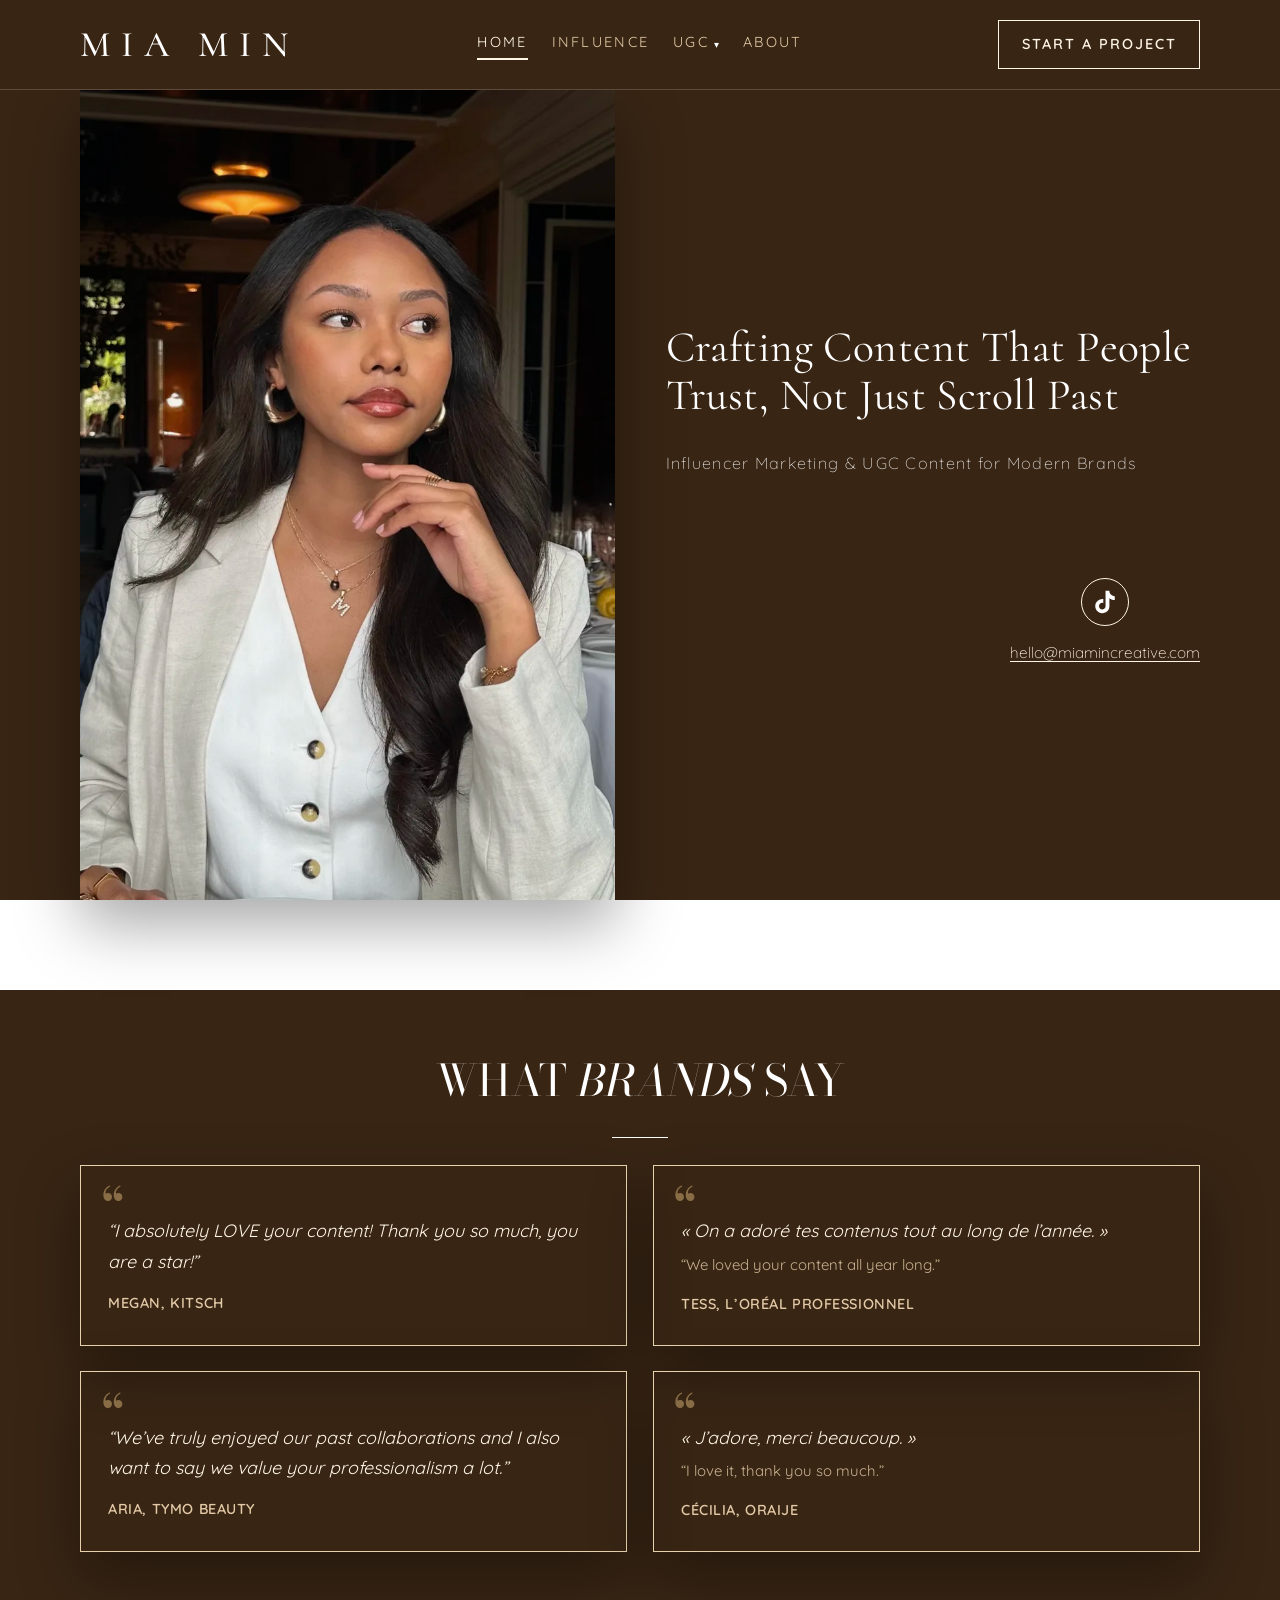
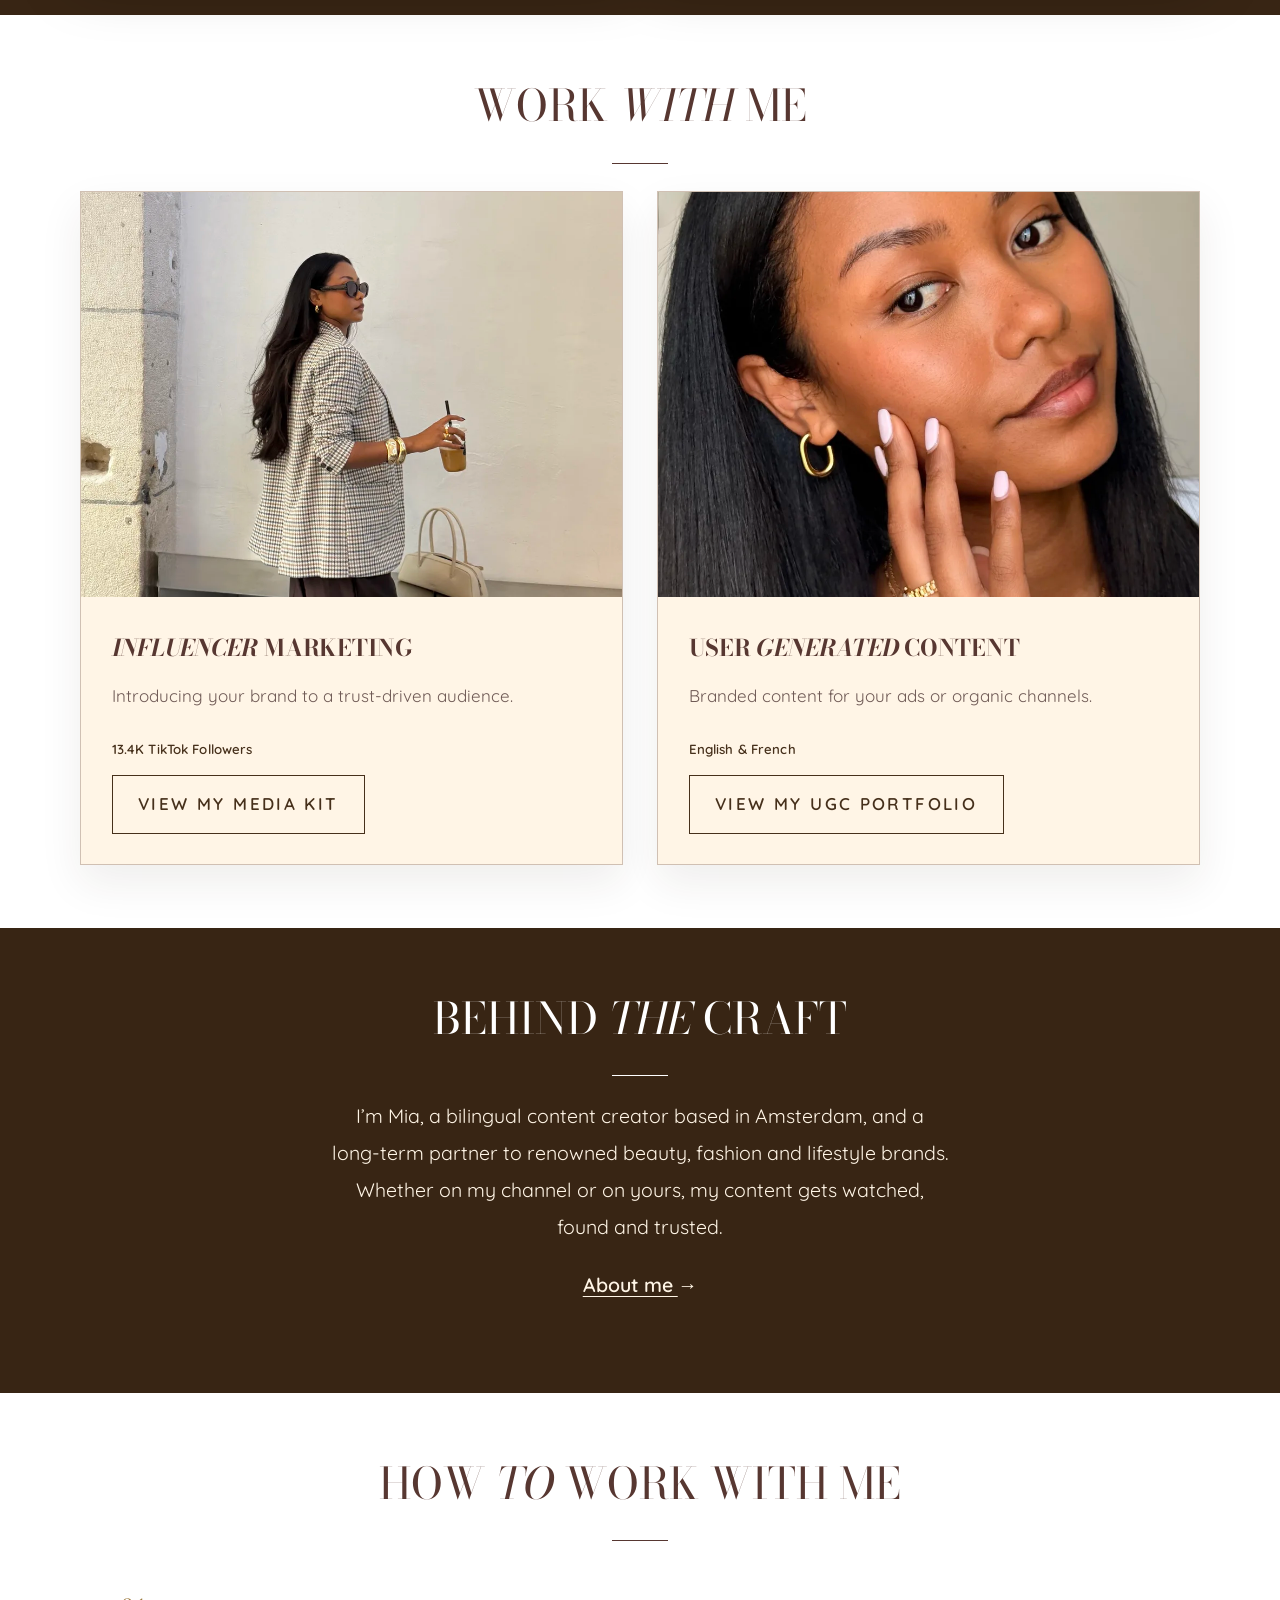
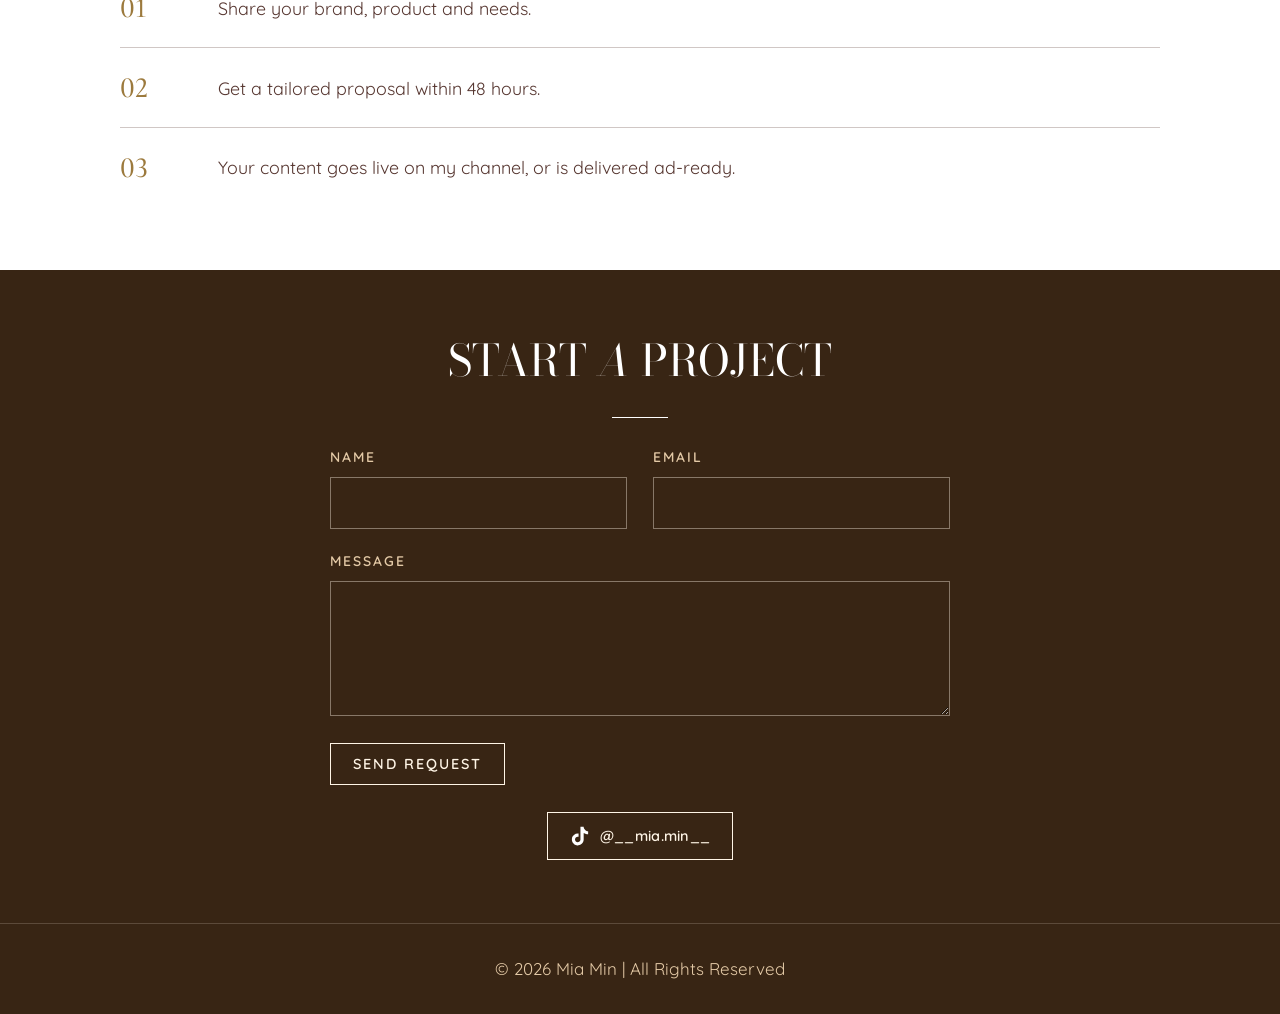
==== commit 0cd996be: "Location: Paris -> Amsterdam across titles, meta, schema and copy Brand names (Yachts de Paris, Pari" ====
--- a/index.html
+++ b/index.html
@@ -12,23 +12,23 @@
 
     gtag('config', 'G-P4KPC04LGJ');
   </script>
-  <title>Mia Min | Beauty, Fashion &amp; Lifestyle Content Creator, Paris</title>
-  <meta name="description" content="Paris-based bilingual (EN/FR) creator: TikTok partnerships and ad-ready video for beauty, hair, fashion &amp; lifestyle brands like L&#x27;Oréal, Kitsch and Fenty." />
+  <title>Mia Min | Beauty, Fashion &amp; Lifestyle Content Creator, Amsterdam</title>
+  <meta name="description" content="Amsterdam-based bilingual (EN/FR) creator: TikTok partnerships and ad-ready video for beauty, hair, fashion &amp; lifestyle brands like L&#x27;Oréal, Kitsch and Fenty." />
   <link rel="canonical" href="https://miamincreative.com/" />
   <meta property="og:type" content="profile" />
   <meta property="og:site_name" content="Mia Min" />
   <meta property="og:locale" content="en_US" />
   <meta property="og:locale:alternate" content="fr_FR" />
   <meta property="og:url" content="https://miamincreative.com/" />
-  <meta property="og:title" content="Mia Min | Beauty, Fashion &amp; Lifestyle Content Creator, Paris" />
-  <meta property="og:description" content="Paris-based bilingual (EN/FR) creator: TikTok partnerships and ad-ready video for beauty, hair, fashion &amp; lifestyle brands like L&#x27;Oréal, Kitsch and Fenty." />
+  <meta property="og:title" content="Mia Min | Beauty, Fashion &amp; Lifestyle Content Creator, Amsterdam" />
+  <meta property="og:description" content="Amsterdam-based bilingual (EN/FR) creator: TikTok partnerships and ad-ready video for beauty, hair, fashion &amp; lifestyle brands like L&#x27;Oréal, Kitsch and Fenty." />
   <meta property="og:image" content="https://miamincreative.com/media/og-image.jpg" />
   <meta property="og:image:width" content="1200" />
   <meta property="og:image:height" content="630" />
-  <meta property="og:image:alt" content="Mia Min, beauty, fashion and lifestyle content creator in Paris" />
+  <meta property="og:image:alt" content="Mia Min, beauty, fashion and lifestyle content creator in Amsterdam" />
   <meta name="twitter:card" content="summary_large_image" />
-  <meta name="twitter:title" content="Mia Min | Beauty, Fashion &amp; Lifestyle Content Creator, Paris" />
-  <meta name="twitter:description" content="Paris-based bilingual (EN/FR) creator: TikTok partnerships and ad-ready video for beauty, hair, fashion &amp; lifestyle brands like L&#x27;Oréal, Kitsch and Fenty." />
+  <meta name="twitter:title" content="Mia Min | Beauty, Fashion &amp; Lifestyle Content Creator, Amsterdam" />
+  <meta name="twitter:description" content="Amsterdam-based bilingual (EN/FR) creator: TikTok partnerships and ad-ready video for beauty, hair, fashion &amp; lifestyle brands like L&#x27;Oréal, Kitsch and Fenty." />
   <meta name="twitter:image" content="https://miamincreative.com/media/og-image.jpg" />
   <script type="application/ld+json">
   {
@@ -51,12 +51,12 @@
         "url": "https://miamincreative.com/",
         "image": "https://miamincreative.com/media/home_hero.webp",
         "jobTitle": "Beauty, Fashion & Lifestyle Content Creator",
-        "description": "Paris-based bilingual (English/French) TikTok creator making brand partnerships and ad-ready video content for beauty, hair, fashion and lifestyle brands.",
+        "description": "Amsterdam-based bilingual (English/French) TikTok creator making brand partnerships and ad-ready video content for beauty, hair, fashion and lifestyle brands.",
         "email": "mailto:hello@miamincreative.com",
         "address": {
           "@type": "PostalAddress",
-          "addressLocality": "Paris",
-          "addressCountry": "FR"
+          "addressLocality": "Amsterdam",
+          "addressCountry": "NL"
         },
         "knowsLanguage": [
           "en",
@@ -80,7 +80,7 @@
       {
         "@type": "ProfilePage",
         "url": "https://miamincreative.com/",
-        "name": "Mia Min | Beauty, Fashion & Lifestyle Content Creator, Paris",
+        "name": "Mia Min | Beauty, Fashion & Lifestyle Content Creator, Amsterdam",
         "mainEntity": {
           "@id": "https://miamincreative.com/#mia-min"
         }
@@ -234,7 +234,7 @@
         <div class="section-head">
           <h2>Behind <em>the</em> Craft</h2>
           <p class="branding-copy">
-            I&rsquo;m Mia, a bilingual content creator based in Paris, and a long-term partner to renowned beauty, fashion and lifestyle brands. Whether on my channel or on yours, my content gets watched, found and trusted.
+            I&rsquo;m Mia, a bilingual content creator based in Amsterdam, and a long-term partner to renowned beauty, fashion and lifestyle brands. Whether on my channel or on yours, my content gets watched, found and trusted.
           </p>
           <p class="branding-copy"><a class="text-link read-more-link" href="about.html">About me <span class="arrow">&rarr;</span></a></p>
         </div>
--- a/css/index-theme.css
+++ b/css/index-theme.css
@@ -24,6 +24,11 @@
   --font-display: "Cormorant", serif;
   --font-body: "Quicksand", sans-serif;
   --font-brand: "Great Vibes", cursive;
+  /* "MIA MIN" wordmark: one size and spacing on every page and screen
+     (px, so it doesn't follow the root font-size breakpoints); only
+     shrinks on narrow phones so it still fits beside the menu button */
+  --brand-size: clamp(28px, 8.5vw, 36px);
+  --brand-tracking: 0.3em;
   /* square corners on every card/frame/field (client, 2026-10-06);
      only true circles (play badges, round icons) stay round */
   --radius-xl: 0;
@@ -193,8 +198,9 @@
   font-style: normal;
   font-weight: 500;
   text-transform: uppercase;
-  letter-spacing: 0.3em; /* widely spaced capitals */
-  font-size: 2.1rem;
+  letter-spacing: var(--brand-tracking);
+  font-size: var(--brand-size);
+  line-height: 1.2;
   color: #FFFFFF; /* pure white (was the inherited cream) */
 }
 
@@ -1921,19 +1927,6 @@
   white-space: nowrap;
 }
 
-@media (max-width: 640px) {
-  body[data-theme="espresso"] .brand {
-    font-size: 1.45rem;
-    letter-spacing: 0.2em;
-  }
-}
-
-@media (max-width: 400px) {
-  body[data-theme="espresso"] .brand {
-    font-size: 1.25rem;
-    letter-spacing: 0.16em;
-  }
-}
 
 /* "What I Offer" on a brown section: cream titles/text, light dividers */
 body[data-theme="espresso"] .section-cream .offer-row h4 {
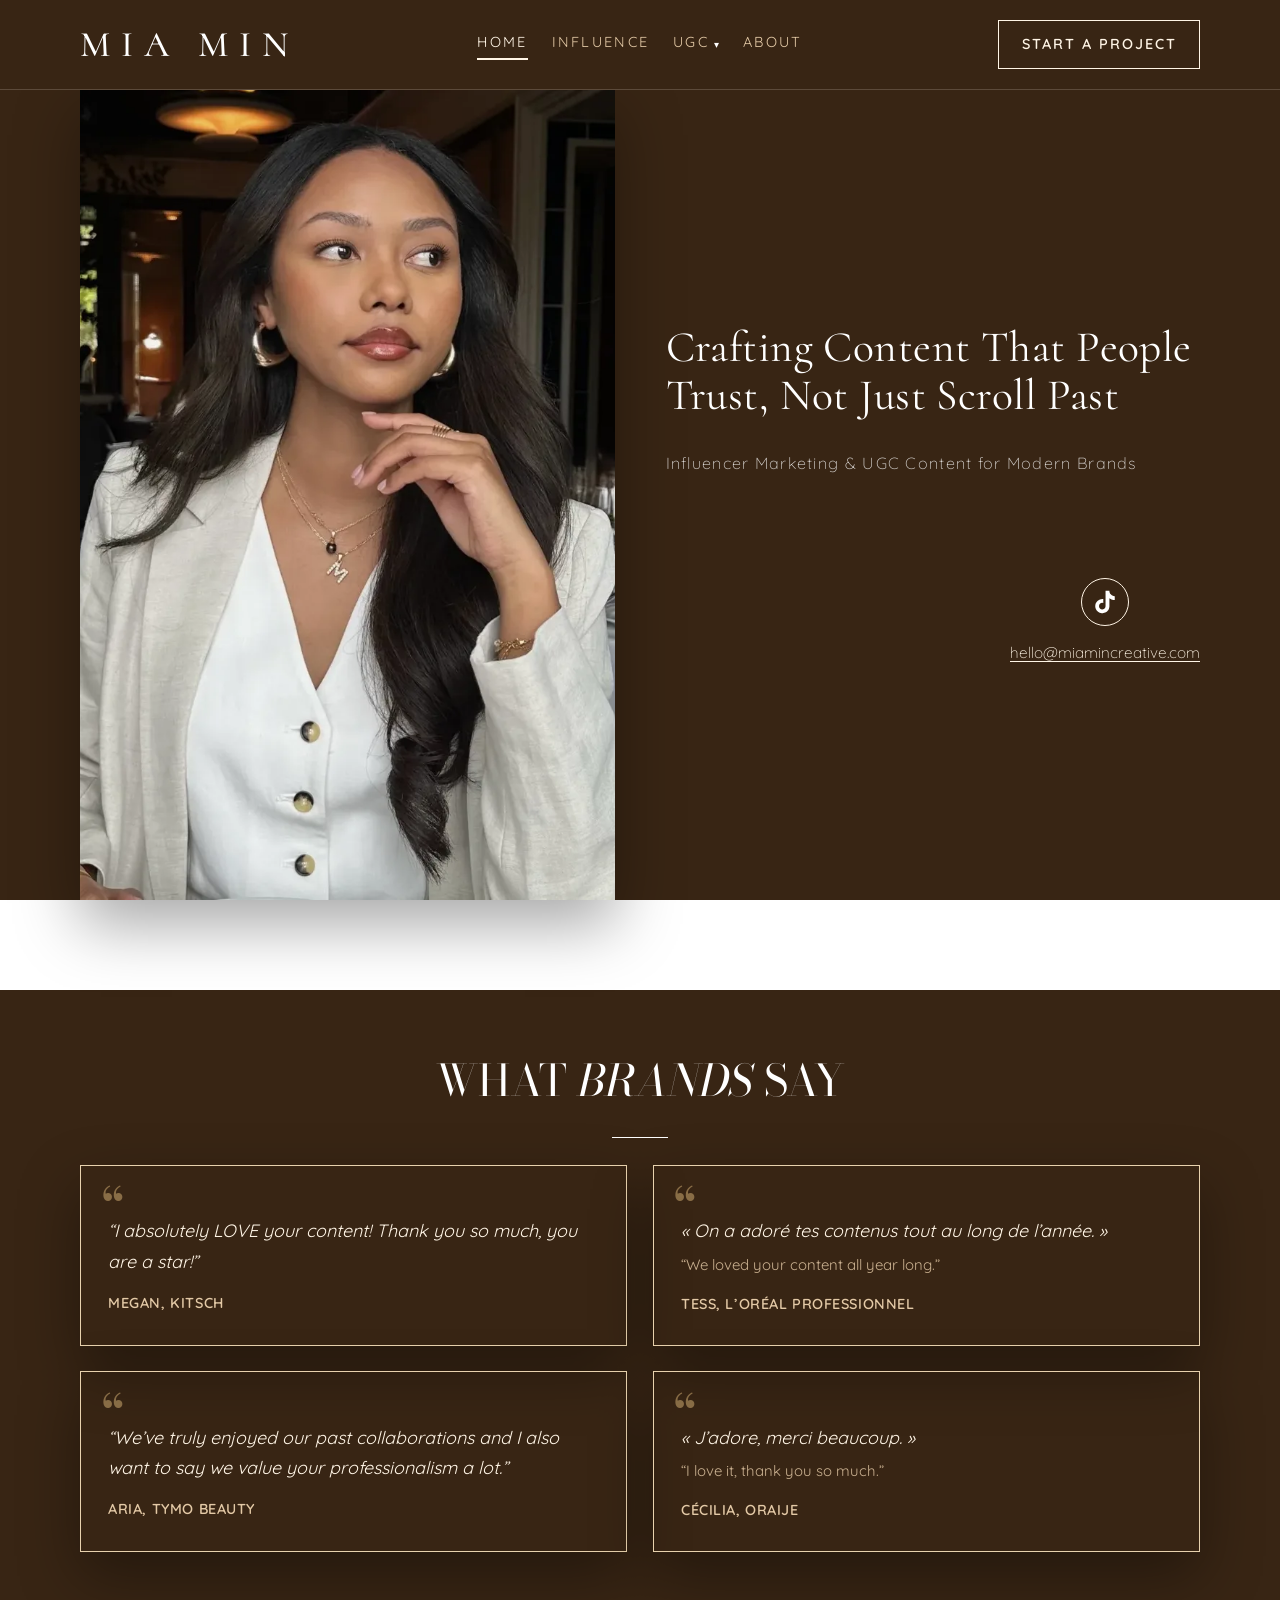
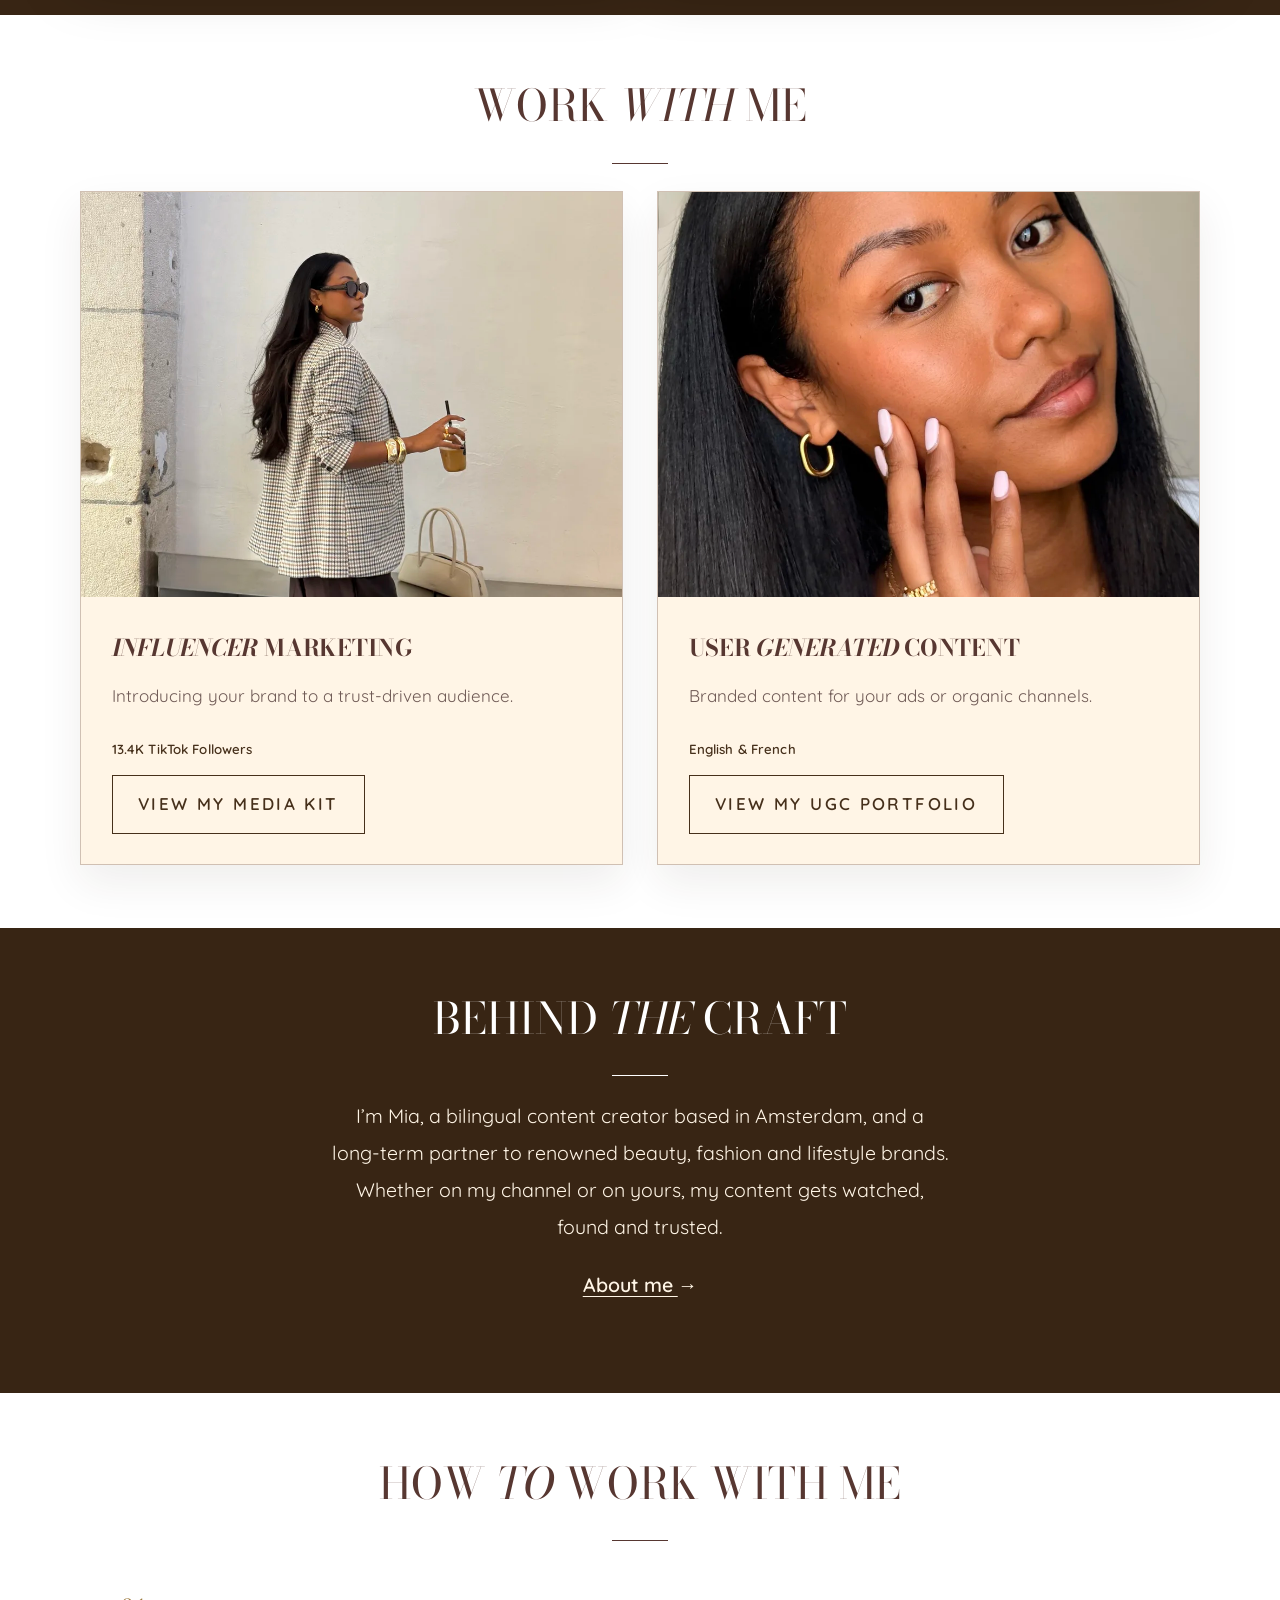
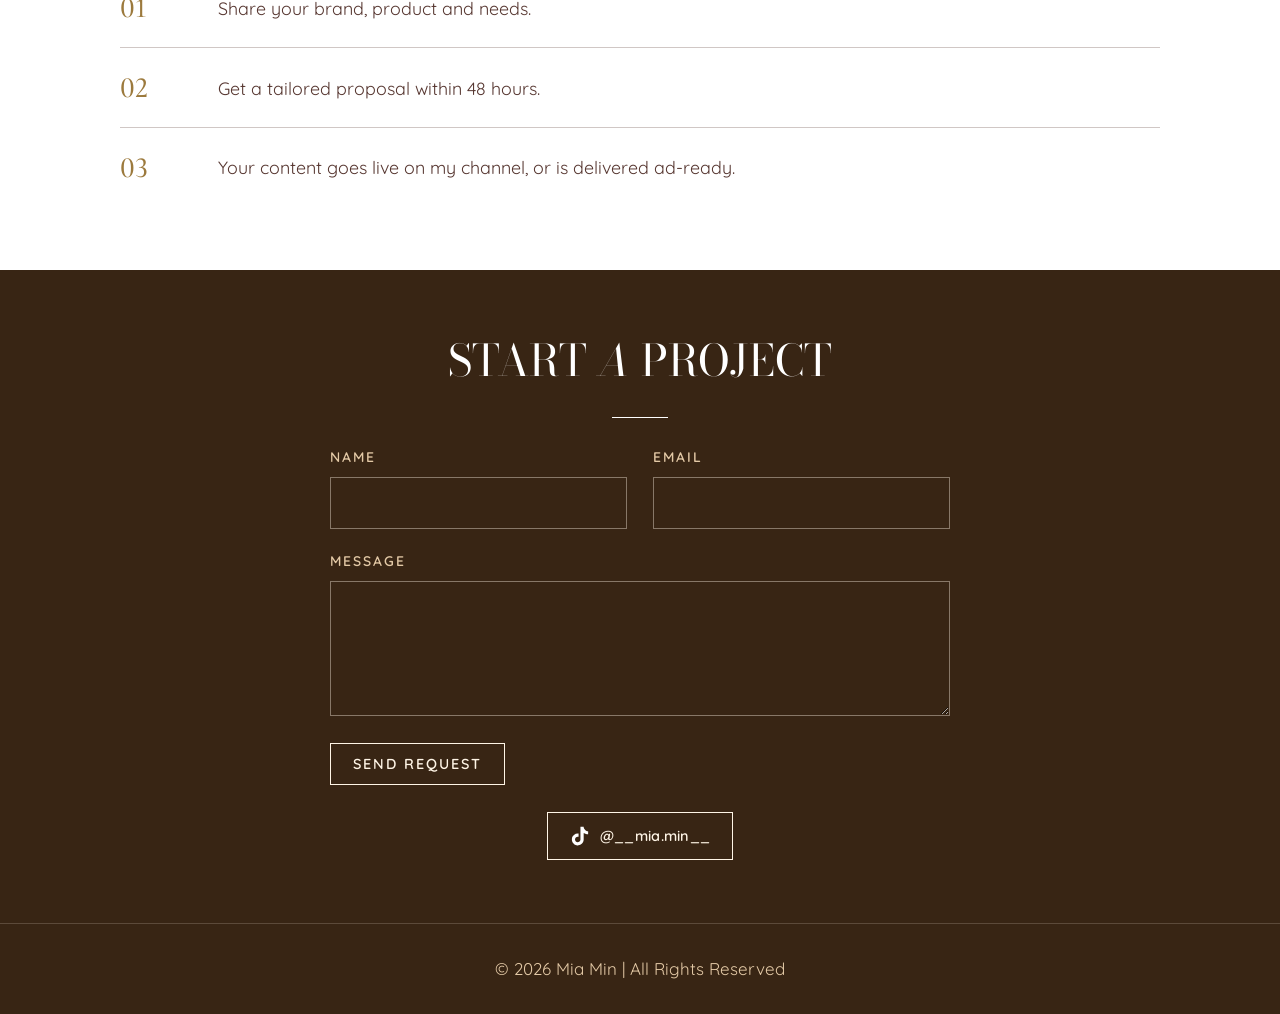
==== commit a0d203a9: "Page titles: consistent 'Mia Min | <page>' format on every page Updates <title>, og:title, twitter:t" ====
--- a/index.html
+++ b/index.html
@@ -12,7 +12,7 @@
 
     gtag('config', 'G-P4KPC04LGJ');
   </script>
-  <title>Mia Min | Beauty, Fashion &amp; Lifestyle Content Creator, Amsterdam</title>
+  <title>Mia Min | Beauty &amp; Lifestyle Content Creator</title>
   <meta name="description" content="Amsterdam-based bilingual (EN/FR) creator: TikTok partnerships and ad-ready video for beauty, hair, fashion &amp; lifestyle brands like L&#x27;Oréal, Kitsch and Fenty." />
   <link rel="canonical" href="https://miamincreative.com/" />
   <meta property="og:type" content="profile" />
@@ -20,14 +20,14 @@
   <meta property="og:locale" content="en_US" />
   <meta property="og:locale:alternate" content="fr_FR" />
   <meta property="og:url" content="https://miamincreative.com/" />
-  <meta property="og:title" content="Mia Min | Beauty, Fashion &amp; Lifestyle Content Creator, Amsterdam" />
+  <meta property="og:title" content="Mia Min | Beauty &amp; Lifestyle Content Creator" />
   <meta property="og:description" content="Amsterdam-based bilingual (EN/FR) creator: TikTok partnerships and ad-ready video for beauty, hair, fashion &amp; lifestyle brands like L&#x27;Oréal, Kitsch and Fenty." />
   <meta property="og:image" content="https://miamincreative.com/media/og-image.jpg" />
   <meta property="og:image:width" content="1200" />
   <meta property="og:image:height" content="630" />
   <meta property="og:image:alt" content="Mia Min, beauty, fashion and lifestyle content creator in Amsterdam" />
   <meta name="twitter:card" content="summary_large_image" />
-  <meta name="twitter:title" content="Mia Min | Beauty, Fashion &amp; Lifestyle Content Creator, Amsterdam" />
+  <meta name="twitter:title" content="Mia Min | Beauty &amp; Lifestyle Content Creator" />
   <meta name="twitter:description" content="Amsterdam-based bilingual (EN/FR) creator: TikTok partnerships and ad-ready video for beauty, hair, fashion &amp; lifestyle brands like L&#x27;Oréal, Kitsch and Fenty." />
   <meta name="twitter:image" content="https://miamincreative.com/media/og-image.jpg" />
   <script type="application/ld+json">
@@ -80,7 +80,7 @@
       {
         "@type": "ProfilePage",
         "url": "https://miamincreative.com/",
-        "name": "Mia Min | Beauty, Fashion & Lifestyle Content Creator, Amsterdam",
+        "name": "Mia Min | Beauty & Lifestyle Content Creator",
         "mainEntity": {
           "@id": "https://miamincreative.com/#mia-min"
         }
